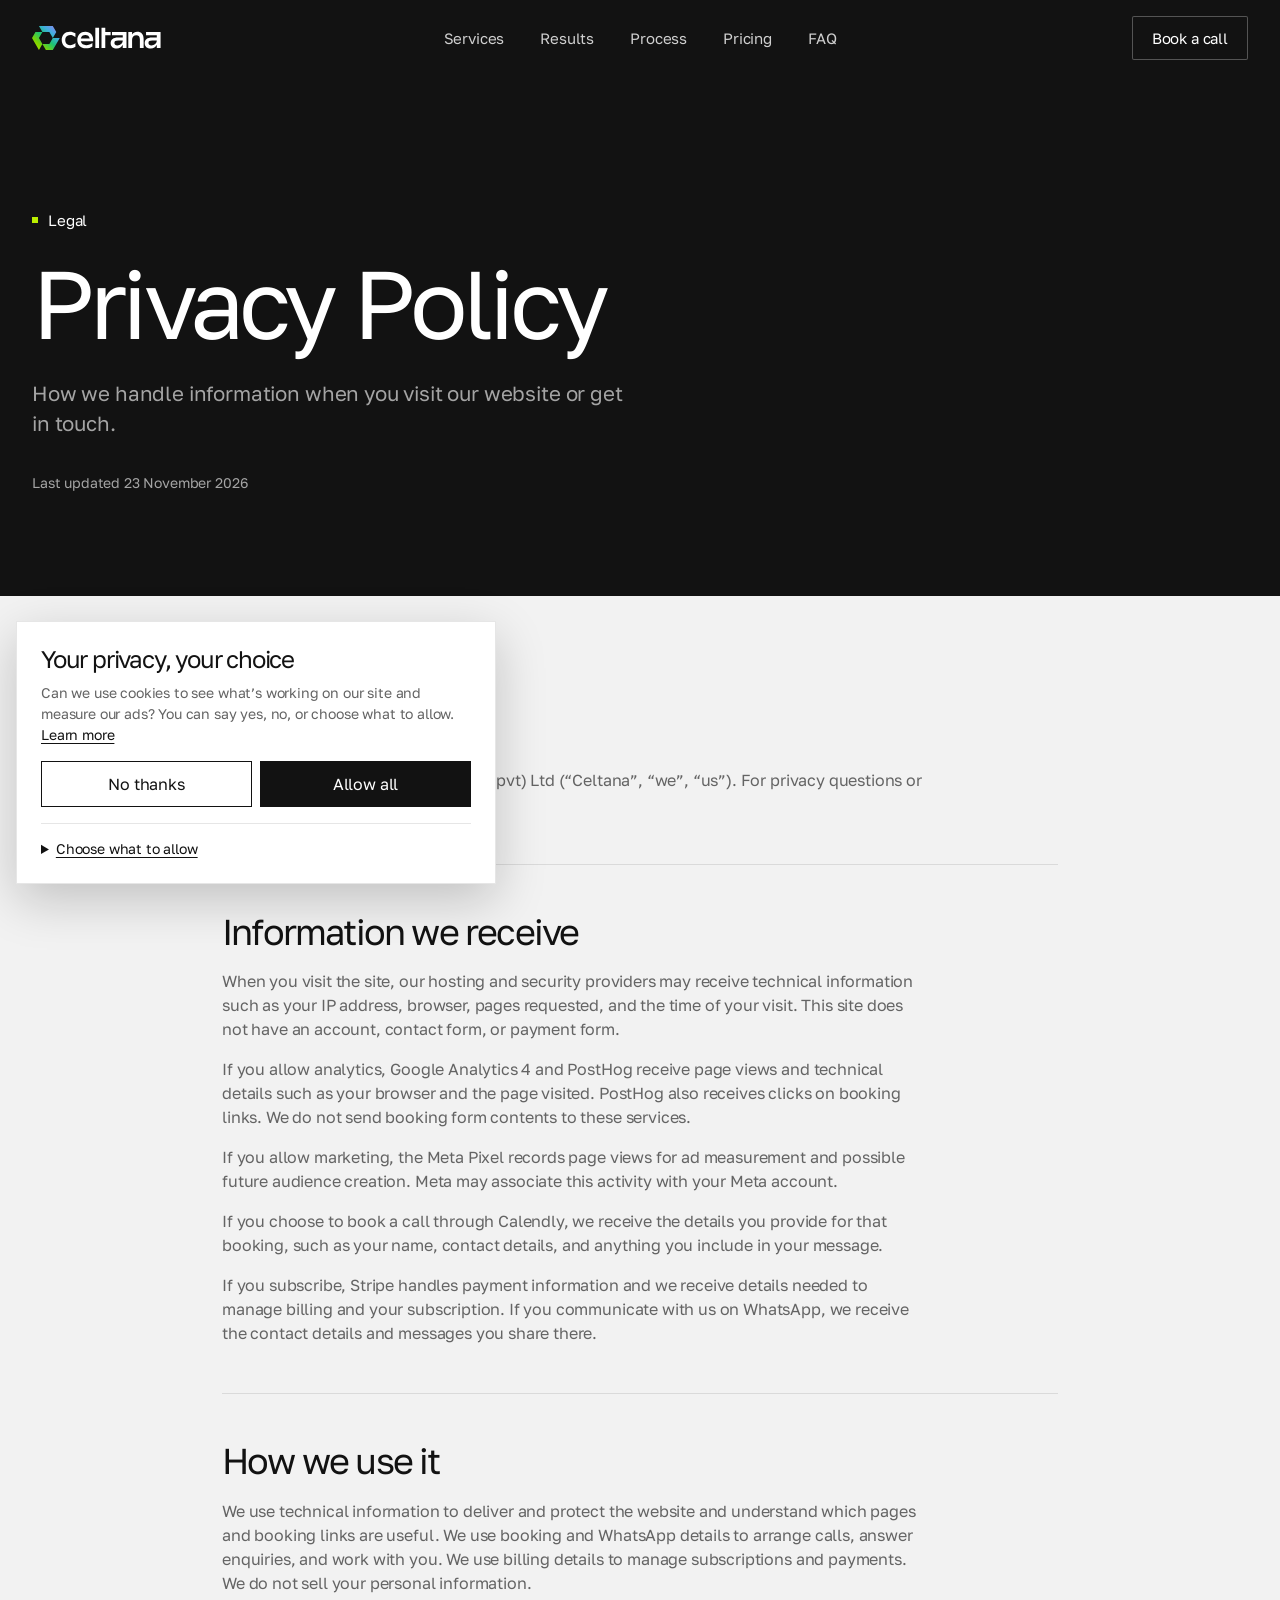
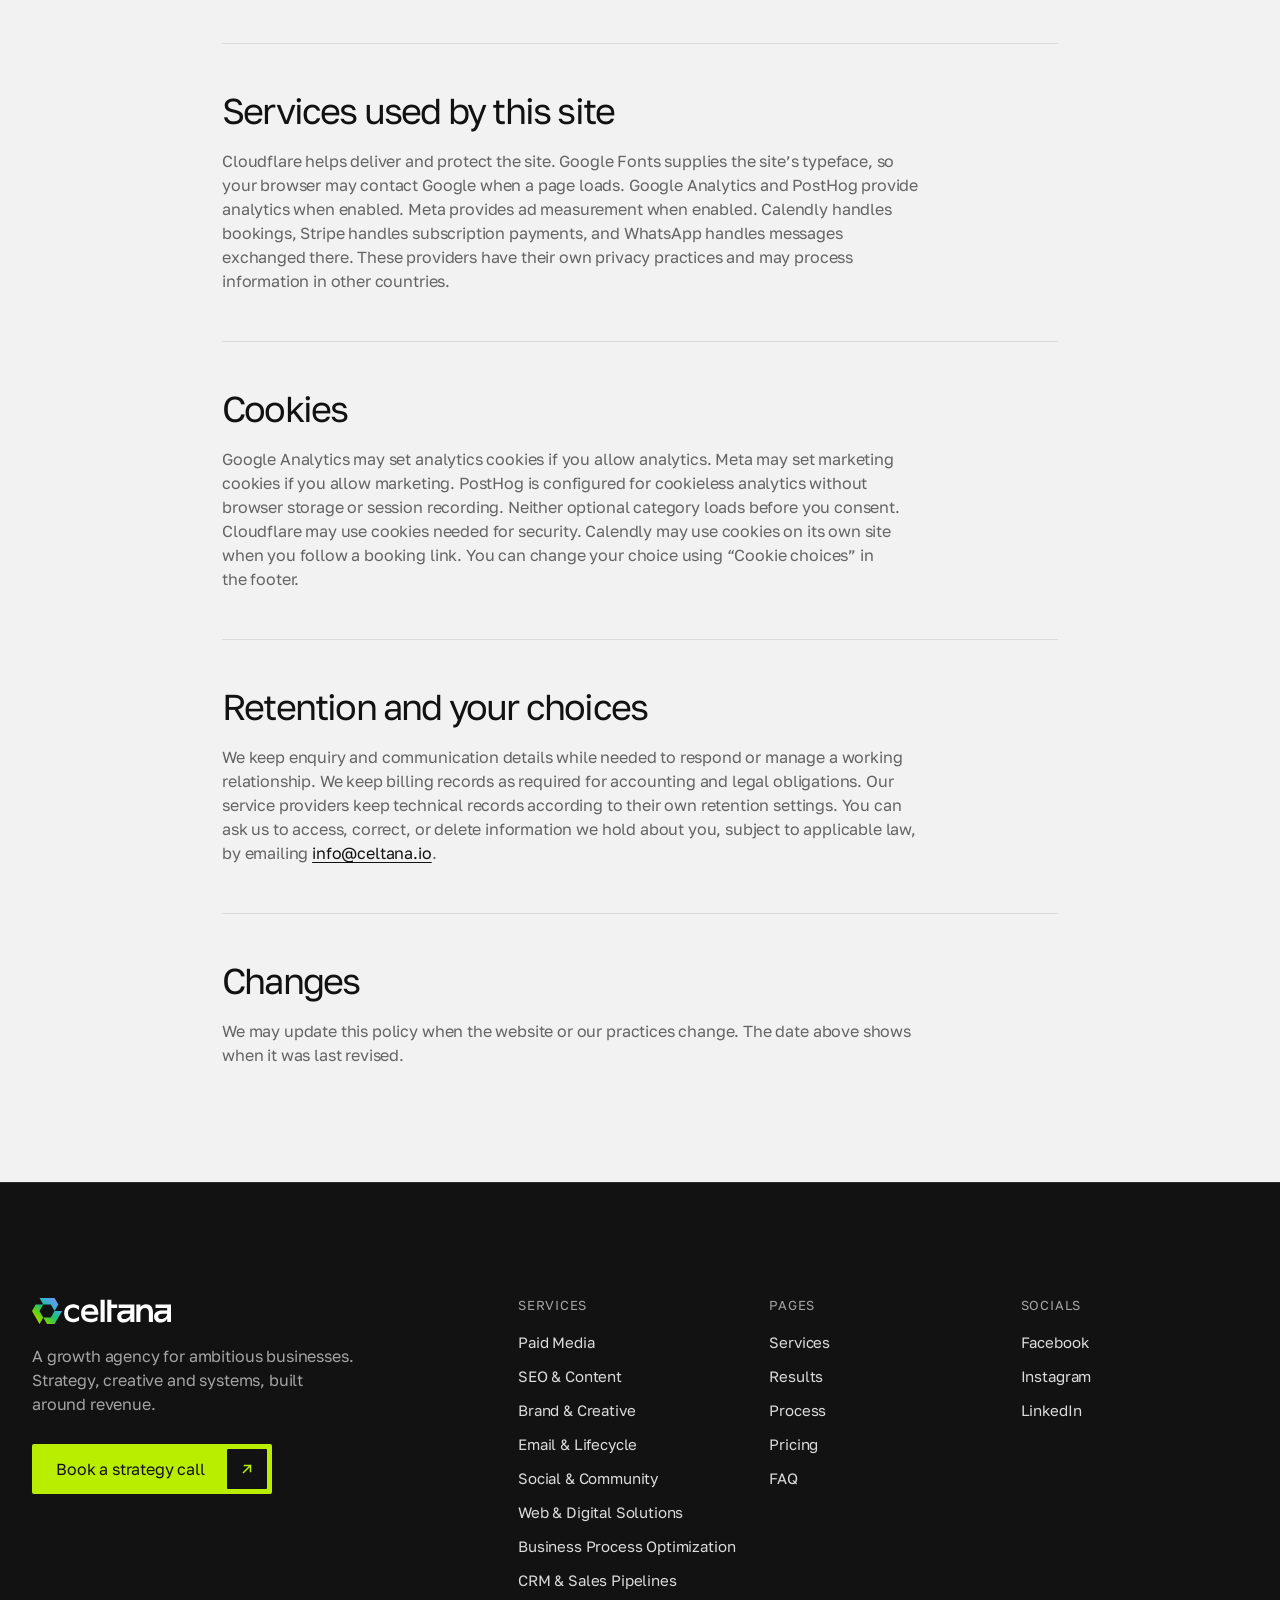
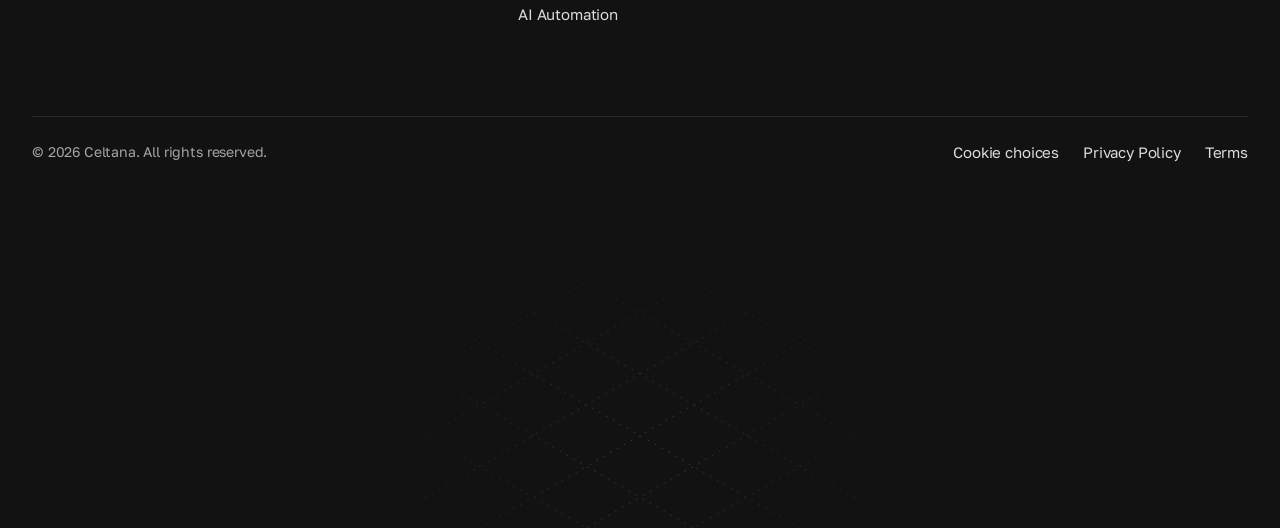
==== privacy/index.html @ 5a54888a "Publish 78c51f37f8bcbc0c3a8fbe68517673e09d79d1ba" ====
<!DOCTYPE html><html lang="en" class="no-js"><head><meta charset="utf-8"><meta name="viewport" content="width=device-width, initial-scale=1"><link rel="icon" type="image/svg+xml" href="/favicon.svg"><meta name="generator" content="Astro v7.4.13"><title>Privacy Policy | Celtana</title><meta name="description" content="Learn how Celtana (pvt) Ltd handles website analytics, booking details, WhatsApp messages, and subscription information."><link rel="canonical" href="https://www.celtana.io/privacy/"><meta property="og:type" content="website"><meta property="og:site_name" content="Celtana"><meta property="og:title" content="Privacy Policy | Celtana"><meta property="og:description" content="Learn how Celtana (pvt) Ltd handles website analytics, booking details, WhatsApp messages, and subscription information."><meta property="og:url" content="https://www.celtana.io/privacy/"><meta name="theme-color" content="#121212"><script>
      const consentKey = "celtana-consent";
      const pixelId = "1700839084925070";
      let started = {};
      function applyConsent(choices) {
        if (choices.analytics && !started.analytics) {
          started.analytics = true;
          document.dispatchEvent(new Event("celtana:analytics-consent"));
          window.dataLayer = window.dataLayer || [];
          window.gtag = function () { dataLayer.push(arguments); };
          gtag("js", new Date());
          gtag("config", "G-VMSF169Z6F");
          const tag = document.createElement("script");
          tag.async = true;
          tag.src = "https://www.googletagmanager.com/gtag/js?id=G-VMSF169Z6F";
          document.head.append(tag);
        }
        if (choices.marketing && !started.marketing) {
          started.marketing = true;
          !function(f,b,e,v,n,t,s){if(f.fbq)return;n=f.fbq=function(){n.callMethod?n.callMethod.apply(n,arguments):n.queue.push(arguments)};if(!f._fbq)f._fbq=n;n.push=n;n.loaded=!0;n.version="2.0";n.queue=[];t=b.createElement(e);t.async=!0;t.src=v;s=b.getElementsByTagName(e)[0];s.parentNode.insertBefore(t,s)}(window,document,"script","https://connect.facebook.net/en_US/fbevents.js");
          fbq("init", pixelId);
          fbq("track", "PageView");
        }
      }
      try { const saved = JSON.parse(localStorage.getItem(consentKey)); if (saved) applyConsent(saved); } catch (_) {}
      document.addEventListener("DOMContentLoaded", () => {
        const panel = document.querySelector("[data-consent]");
        const details = panel.querySelector("details");
        const analytics = panel.querySelector("[name=analytics]");
        const marketing = panel.querySelector("[name=marketing]");
        function show(customize = false) {
          let saved;
          try { saved = JSON.parse(localStorage.getItem(consentKey)); } catch (_) {}
          analytics.checked = !!saved?.analytics;
          marketing.checked = !!saved?.marketing;
          details.open = customize;
          panel.hidden = false;
        }
        if (!localStorage.getItem(consentKey)) show();
        document.querySelector("[data-consent-open]").addEventListener("click", () => show(true));
        panel.addEventListener("click", (event) => {
          const action = event.target.closest("[data-consent-action]")?.dataset.consentAction;
          if (!action) return;
          const choices = action === "all" ? { analytics: true, marketing: true } : action === "save" ? { analytics: analytics.checked, marketing: marketing.checked } : { analytics: false, marketing: false };
          let previous;
          try { previous = JSON.parse(localStorage.getItem(consentKey)); } catch (_) {}
          localStorage.setItem(consentKey, JSON.stringify(choices));
          panel.hidden = true;
          if ((previous?.analytics && !choices.analytics) || (previous?.marketing && !choices.marketing)) {
            document.cookie.split(";").forEach((part) => {
              const name = part.trim().split("=")[0];
              if (/^(_ga|_fbp|_fbc)/.test(name)) document.cookie = name + "=; Max-Age=0; Path=/";
            });
            location.reload();
          } else applyConsent(choices);
        });
      });
    </script><script>(function(){const apiKey = "phc_oPhG6ijaEAtDqSktFjMzgSo6GkRa7Hy32LniMuphGLwL";
const apiHost = "https://us.i.posthog.com";

  function startPostHog() {
  !function(t,e){var o,n,p,r;e.__SV||(window.posthog=e,e._i=[],e.init=function(i,s,a){function g(t,e){var o=e.split(".");2==o.length&&(t=t[o[0]],e=o[1]),t[e]=function(){t.push([e].concat(Array.prototype.slice.call(arguments,0)))}}(p=t.createElement("script")).type="text/javascript",p.crossOrigin="anonymous",p.async=!0,p.src=s.api_host.replace(".i.posthog.com","-assets.i.posthog.com")+"/static/array.js",(r=t.getElementsByTagName("script")[0]).parentNode.insertBefore(p,r);var u=e;for(void 0!==a?u=e[a]=[]:a="posthog",u.people=u.people||[],Object.defineProperty(u,"toString",{configurable:!0,enumerable:!0,writable:!0,value:function(t){var e="posthog";return"posthog"!==a&&(e+="."+a),t||(e+=" (stub)"),e}}),Object.defineProperty(u.people,"toString",{configurable:!0,enumerable:!0,writable:!0,value:function(){return u.toString(1)+".people (stub)"}}),o="capture identify alias people.set people.set_once set_config register register_once unregister opt_out_capturing has_opted_out_capturing opt_in_capturing reset isFeatureEnabled onFeatureFlags getFeatureFlag getFeatureFlagPayload reloadFeatureFlags group updateEarlyAccessFeatureEnrollment getEarlyAccessFeatures getActiveMatchingSurveys getSurveys getNextSurveyStep onSessionId".split(" "),n=0;n<o.length;n++)g(u,o[n]);e._i.push([i,s,a])},e.__SV=1)}(document,window.posthog||[]);

  posthog.init(apiKey, {
    api_host: apiHost,
    defaults: "2026-08-30",
    cookieless_mode: "always",
    person_profiles: "never",
    autocapture: false,
    capture_pageview: true,
    disable_session_recording: true,
  });

  document.addEventListener("click", (event) => {
    const link = event.target instanceof Element && event.target.closest("[data-posthog-event]");
    if (link) posthog.capture(link.getAttribute("data-posthog-event"));
  });
  }
  document.addEventListener("celtana:analytics-consent", startPostHog, { once: true });
  try { if (JSON.parse(localStorage.getItem("celtana-consent"))?.analytics) startPostHog(); } catch (_) {}
})();</script><link rel="preconnect" href="https://fonts.googleapis.com"><link rel="preconnect" href="https://fonts.gstatic.com" crossorigin><link href="https://fonts.googleapis.com/css2?family=Golos+Text:wght@400;500&display=swap" rel="stylesheet"><script>document.documentElement.classList.remove("no-js");</script><link rel="stylesheet" href="/_astro/Footer.DnplI2rX.css"></head><body><header class="header" data-header data-astro-cid-kgevm5mn><div class="container inner" data-astro-cid-kgevm5mn><a href="/" class="brand" data-astro-cid-kgevm5mn><svg viewBox="0 0 958.89 179.00" role="img" aria-label="Celtana home" xmlns="http://www.w3.org/2000/svg"><defs><linearGradient id="cg-lg7kua" x1="0" y1="1" x2="1" y2="0"><stop offset="0" stop-color="#BAEE00"></stop><stop offset=".25" stop-color="#7ED300"></stop><stop offset=".5" stop-color="#1CC274"></stop><stop offset=".7" stop-color="#3FAEDD"></stop><stop offset="1" stop-color="#A47DF7"></stop></linearGradient></defs><path fill="url(#cg-lg7kua)" fill-rule="evenodd" d="M51.73 0.00L77.63 44.75L25.87 44.75L0.00 89.50L51.73 179.00L77.63 134.25L103.50 179.00L155.26 179.00L207.00 89.50L155.26 89.50L181.13 44.75L155.26 0.00L51.73 0.00ZM77.63 44.75L129.37 44.75L155.26 89.50L129.37 134.25L77.63 134.25L51.73 89.50L77.63 44.75Z"></path><path fill="currentColor" fill-rule="evenodd" d="M323.97 54.54L323.97 82.58C309.94 70.56 297.91 66.55 283.87 66.55C259.81 66.55 247.78 82.58 247.78 104.60C247.78 126.63 261.82 142.65 283.87 142.65C299.91 142.65 311.94 136.65 323.97 126.63L323.97 154.67C309.94 162.68 297.91 166.68 281.87 166.68C245.78 166.68 221.72 140.65 221.72 104.60C221.72 68.56 245.78 42.52 281.87 42.52C297.91 42.52 309.94 46.53 323.97 54.54Z M456.31 114.62L364.08 114.62C368.09 134.64 384.13 142.65 404.18 142.65C422.22 142.65 436.26 136.65 450.29 126.63L450.29 152.67C438.26 162.68 420.22 166.68 402.17 166.68C362.07 166.68 338.01 140.65 338.01 104.60C338.01 68.56 362.07 42.52 398.16 42.52C436.26 42.52 460.32 68.56 456.31 114.62ZM364.08 92.59L430.24 92.59C426.23 74.57 416.21 66.55 398.16 66.55C380.12 66.55 368.09 74.57 364.08 92.59Z M472.35 12.48L500.42 12.48L500.42 164.68L472.35 164.68L472.35 12.48Z M518.47 12.48L546.54 12.48L546.54 44.53L586.64 44.53L586.64 68.56L546.54 68.56L546.54 164.68L518.47 164.68L518.47 12.48Z M596.67 44.53L704.94 44.53L704.94 164.68L676.87 164.68L676.87 140.65C668.85 158.67 652.81 168.69 632.76 168.69C604.69 168.69 586.64 152.67 586.64 128.64C586.64 102.60 606.69 86.58 640.78 86.58L676.87 86.58L676.87 68.56L596.67 68.56L596.67 44.53ZM676.87 108.61L642.78 108.61C622.73 108.61 614.71 114.62 614.71 126.63C614.71 138.65 622.73 144.66 636.77 144.66C658.82 144.66 676.87 128.64 676.87 108.61Z M718.37 44.53L746.44 44.53L746.44 62.55C756.47 48.53 768.50 42.52 784.54 42.52C816.62 42.52 832.66 62.55 832.66 96.59L832.66 164.68L804.59 164.68L804.59 100.60C804.59 78.57 796.57 68.56 778.52 68.56C758.47 68.56 746.44 82.58 746.44 102.60L746.44 164.68L718.37 164.68L718.37 44.53Z M850.62 44.53L958.89 44.53L958.89 164.68L930.82 164.68L930.82 140.65C922.80 158.67 906.76 168.69 886.71 168.69C858.64 168.69 840.60 152.67 840.60 128.64C840.60 102.60 860.65 86.58 894.73 86.58L930.82 86.58L930.82 68.56L850.62 68.56L850.62 44.53ZM930.82 108.61L896.74 108.61C876.69 108.61 868.67 114.62 868.67 126.63C868.67 138.65 876.69 144.66 890.72 144.66C912.78 144.66 930.82 128.64 930.82 108.61Z"></path></svg></a><nav aria-label="Primary" data-astro-cid-kgevm5mn><ul data-astro-cid-kgevm5mn><li data-astro-cid-kgevm5mn><a href="/#services" data-astro-cid-kgevm5mn>Services</a></li><li data-astro-cid-kgevm5mn><a href="/#results" data-astro-cid-kgevm5mn>Results</a></li><li data-astro-cid-kgevm5mn><a href="/#process" data-astro-cid-kgevm5mn>Process</a></li><li data-astro-cid-kgevm5mn><a href="/#pricing" data-astro-cid-kgevm5mn>Pricing</a></li><li data-astro-cid-kgevm5mn><a href="/#faq" data-astro-cid-kgevm5mn>FAQ</a></li></ul></nav><div class="end" data-astro-cid-kgevm5mn><a class="btn btn-outline nav-cta" href="https://calendly.com/celtana/strategy-call" data-posthog-event="booking_link_clicked" target="_blank" rel="noopener"><span>Book a call</span></a><button class="menu-btn" type="button" aria-expanded="false" aria-controls="mobile-nav" aria-label="Open menu" data-astro-cid-kgevm5mn><span data-astro-cid-kgevm5mn></span><span data-astro-cid-kgevm5mn></span></button></div></div><div class="mobile-nav" id="mobile-nav" hidden data-astro-cid-kgevm5mn><ul data-astro-cid-kgevm5mn><li data-astro-cid-kgevm5mn><a href="/#services" data-astro-cid-kgevm5mn>Services</a></li><li data-astro-cid-kgevm5mn><a href="/#results" data-astro-cid-kgevm5mn>Results</a></li><li data-astro-cid-kgevm5mn><a href="/#process" data-astro-cid-kgevm5mn>Process</a></li><li data-astro-cid-kgevm5mn><a href="/#pricing" data-astro-cid-kgevm5mn>Pricing</a></li><li data-astro-cid-kgevm5mn><a href="/#faq" data-astro-cid-kgevm5mn>FAQ</a></li></ul></div></header><script type="module">var e=document.querySelector(`[data-header]`),t=document.querySelector(`.menu-btn`),n=document.getElementById(`mobile-nav`);if(e){let t=window.scrollY,r=()=>{let r=window.scrollY;e.classList.toggle(`is-scrolled`,r>24),e.classList.toggle(`is-hidden`,r>400&&r>t&&n?.hidden!==!1),t=r};r(),window.addEventListener(`scroll`,r,{passive:!0})}if(t&&n){let e=e=>{t.setAttribute(`aria-expanded`,String(e)),n.hidden=!e};t.addEventListener(`click`,()=>e(n.hidden)),n.querySelectorAll(`a`).forEach(t=>t.addEventListener(`click`,()=>e(!1)))}</script><main class="legal-page"><header class="legal-hero dark"><div class="container"><span class="label">Legal</span><h1>Privacy Policy</h1><p>How we handle information when you visit our website or get in touch.</p><span class="updated">Last updated <time datetime="2026-11-23">23 November 2026</time></span></div></header><article class="container legal-content"><section><h2>Who we are</h2><p>This website is operated by Celtana (pvt) Ltd (“Celtana”, “we”, “us”). For privacy questions or requests, email <a href="mailto:info@celtana.io">info@celtana.io</a>.</p></section><section><h2>Information we receive</h2><p>When you visit the site, our hosting and security providers may receive technical information such as your IP address, browser, pages requested, and the time of your visit. This site does not have an account, contact form, or payment form.</p><p>If you allow analytics, Google Analytics 4 and PostHog receive page views and technical details such as your browser and the page visited. PostHog also receives clicks on booking links. We do not send booking form contents to these services.</p><p>If you allow marketing, the Meta Pixel records page views for ad measurement and possible future audience creation. Meta may associate this activity with your Meta account.</p><p>If you choose to book a call through Calendly, we receive the details you provide for that booking, such as your name, contact details, and anything you include in your message.</p><p>If you subscribe, Stripe handles payment information and we receive details needed to manage billing and your subscription. If you communicate with us on WhatsApp, we receive the contact details and messages you share there.</p></section><section><h2>How we use it</h2><p>We use technical information to deliver and protect the website and understand which pages and booking links are useful. We use booking and WhatsApp details to arrange calls, answer enquiries, and work with you. We use billing details to manage subscriptions and payments. We do not sell your personal information.</p></section><section><h2>Services used by this site</h2><p>Cloudflare helps deliver and protect the site. Google Fonts supplies the site’s typeface, so your browser may contact Google when a page loads. Google Analytics and PostHog provide analytics when enabled. Meta provides ad measurement when enabled. Calendly handles bookings, Stripe handles subscription payments, and WhatsApp handles messages exchanged there. These providers have their own privacy practices and may process information in other countries.</p></section><section><h2>Cookies</h2><p>Google Analytics may set analytics cookies if you allow analytics. Meta may set marketing cookies if you allow marketing. PostHog is configured for cookieless analytics without browser storage or session recording. Neither optional category loads before you consent. Cloudflare may use cookies needed for security. Calendly may use cookies on its own site when you follow a booking link. You can change your choice using “Cookie choices” in the footer.</p></section><section><h2>Retention and your choices</h2><p>We keep enquiry and communication details while needed to respond or manage a working relationship. We keep billing records as required for accounting and legal obligations. Our service providers keep technical records according to their own retention settings. You can ask us to access, correct, or delete information we hold about you, subject to applicable law, by emailing <a href="mailto:info@celtana.io">info@celtana.io</a>.</p></section><section><h2>Changes</h2><p>We may update this policy when the website or our practices change. The date above shows when it was last revised.</p></section></article></main><footer class="footer dark" data-astro-cid-yvkg62gd><div class="container" data-astro-cid-yvkg62gd><div class="top" data-astro-cid-yvkg62gd><div class="about" data-astro-cid-yvkg62gd><svg class="f-logo" viewBox="0 0 958.89 179.00" role="img" aria-label="Celtana" xmlns="http://www.w3.org/2000/svg"><defs><linearGradient id="cg-05hrk5" x1="0" y1="1" x2="1" y2="0"><stop offset="0" stop-color="#BAEE00"></stop><stop offset=".25" stop-color="#7ED300"></stop><stop offset=".5" stop-color="#1CC274"></stop><stop offset=".7" stop-color="#3FAEDD"></stop><stop offset="1" stop-color="#A47DF7"></stop></linearGradient></defs><path fill="url(#cg-05hrk5)" fill-rule="evenodd" d="M51.73 0.00L77.63 44.75L25.87 44.75L0.00 89.50L51.73 179.00L77.63 134.25L103.50 179.00L155.26 179.00L207.00 89.50L155.26 89.50L181.13 44.75L155.26 0.00L51.73 0.00ZM77.63 44.75L129.37 44.75L155.26 89.50L129.37 134.25L77.63 134.25L51.73 89.50L77.63 44.75Z"></path><path fill="currentColor" fill-rule="evenodd" d="M323.97 54.54L323.97 82.58C309.94 70.56 297.91 66.55 283.87 66.55C259.81 66.55 247.78 82.58 247.78 104.60C247.78 126.63 261.82 142.65 283.87 142.65C299.91 142.65 311.94 136.65 323.97 126.63L323.97 154.67C309.94 162.68 297.91 166.68 281.87 166.68C245.78 166.68 221.72 140.65 221.72 104.60C221.72 68.56 245.78 42.52 281.87 42.52C297.91 42.52 309.94 46.53 323.97 54.54Z M456.31 114.62L364.08 114.62C368.09 134.64 384.13 142.65 404.18 142.65C422.22 142.65 436.26 136.65 450.29 126.63L450.29 152.67C438.26 162.68 420.22 166.68 402.17 166.68C362.07 166.68 338.01 140.65 338.01 104.60C338.01 68.56 362.07 42.52 398.16 42.52C436.26 42.52 460.32 68.56 456.31 114.62ZM364.08 92.59L430.24 92.59C426.23 74.57 416.21 66.55 398.16 66.55C380.12 66.55 368.09 74.57 364.08 92.59Z M472.35 12.48L500.42 12.48L500.42 164.68L472.35 164.68L472.35 12.48Z M518.47 12.48L546.54 12.48L546.54 44.53L586.64 44.53L586.64 68.56L546.54 68.56L546.54 164.68L518.47 164.68L518.47 12.48Z M596.67 44.53L704.94 44.53L704.94 164.68L676.87 164.68L676.87 140.65C668.85 158.67 652.81 168.69 632.76 168.69C604.69 168.69 586.64 152.67 586.64 128.64C586.64 102.60 606.69 86.58 640.78 86.58L676.87 86.58L676.87 68.56L596.67 68.56L596.67 44.53ZM676.87 108.61L642.78 108.61C622.73 108.61 614.71 114.62 614.71 126.63C614.71 138.65 622.73 144.66 636.77 144.66C658.82 144.66 676.87 128.64 676.87 108.61Z M718.37 44.53L746.44 44.53L746.44 62.55C756.47 48.53 768.50 42.52 784.54 42.52C816.62 42.52 832.66 62.55 832.66 96.59L832.66 164.68L804.59 164.68L804.59 100.60C804.59 78.57 796.57 68.56 778.52 68.56C758.47 68.56 746.44 82.58 746.44 102.60L746.44 164.68L718.37 164.68L718.37 44.53Z M850.62 44.53L958.89 44.53L958.89 164.68L930.82 164.68L930.82 140.65C922.80 158.67 906.76 168.69 886.71 168.69C858.64 168.69 840.60 152.67 840.60 128.64C840.60 102.60 860.65 86.58 894.73 86.58L930.82 86.58L930.82 68.56L850.62 68.56L850.62 44.53ZM930.82 108.61L896.74 108.61C876.69 108.61 868.67 114.62 868.67 126.63C868.67 138.65 876.69 144.66 890.72 144.66C912.78 144.66 930.82 128.64 930.82 108.61Z"></path></svg><p data-astro-cid-yvkg62gd>A growth agency for ambitious businesses. Strategy, creative and systems, built around revenue.</p><a class="btn book" href="https://calendly.com/celtana/strategy-call" data-posthog-event="booking_link_clicked" target="_blank" rel="noopener"><span>Book a strategy call</span><span class="arrow" aria-hidden="true"><svg width="14" height="14" viewBox="0 0 14 14" fill="none"><path d="M3.5 10.5l7-7M4.5 3.5h6v6" stroke="currentColor" stroke-width="1.5" stroke-linecap="square"></path></svg><svg width="14" height="14" viewBox="0 0 14 14" fill="none"><path d="M3.5 10.5l7-7M4.5 3.5h6v6" stroke="currentColor" stroke-width="1.5" stroke-linecap="square"></path></svg></span></a></div><nav class="cols" aria-label="Footer" data-astro-cid-yvkg62gd><div data-astro-cid-yvkg62gd><h3 data-astro-cid-yvkg62gd>Services</h3><ul data-astro-cid-yvkg62gd><li data-astro-cid-yvkg62gd><a href="/services/paid-media/" data-astro-cid-yvkg62gd>Paid Media</a></li><li data-astro-cid-yvkg62gd><a href="/services/seo-content/" data-astro-cid-yvkg62gd>SEO &amp; Content</a></li><li data-astro-cid-yvkg62gd><a href="/services/brand-creative/" data-astro-cid-yvkg62gd>Brand &amp; Creative</a></li><li data-astro-cid-yvkg62gd><a href="/services/email-lifecycle/" data-astro-cid-yvkg62gd>Email &amp; Lifecycle</a></li><li data-astro-cid-yvkg62gd><a href="/services/social-community/" data-astro-cid-yvkg62gd>Social &amp; Community</a></li><li data-astro-cid-yvkg62gd><a href="/services/conversion-web/" data-astro-cid-yvkg62gd>Web &amp; Digital Solutions</a></li><li data-astro-cid-yvkg62gd><a href="/services/process-optimization/" data-astro-cid-yvkg62gd>Business Process Optimization</a></li><li data-astro-cid-yvkg62gd><a href="/services/crm-sales-pipelines/" data-astro-cid-yvkg62gd>CRM &amp; Sales Pipelines</a></li><li data-astro-cid-yvkg62gd><a href="/services/ai-automation/" data-astro-cid-yvkg62gd>AI Automation</a></li></ul></div><div data-astro-cid-yvkg62gd><h3 data-astro-cid-yvkg62gd>Pages</h3><ul data-astro-cid-yvkg62gd><li data-astro-cid-yvkg62gd><a href="/#services" data-astro-cid-yvkg62gd>Services</a></li><li data-astro-cid-yvkg62gd><a href="/#results" data-astro-cid-yvkg62gd>Results</a></li><li data-astro-cid-yvkg62gd><a href="/#process" data-astro-cid-yvkg62gd>Process</a></li><li data-astro-cid-yvkg62gd><a href="/#pricing" data-astro-cid-yvkg62gd>Pricing</a></li><li data-astro-cid-yvkg62gd><a href="/#faq" data-astro-cid-yvkg62gd>FAQ</a></li></ul></div><div data-astro-cid-yvkg62gd><h3 data-astro-cid-yvkg62gd>Socials</h3><ul data-astro-cid-yvkg62gd><li data-astro-cid-yvkg62gd><a href="https://web.facebook.com/celtana.io/" data-astro-cid-yvkg62gd>Facebook</a></li><li data-astro-cid-yvkg62gd><a href="https://www.instagram.com/celtana.io/" data-astro-cid-yvkg62gd>Instagram</a></li><li data-astro-cid-yvkg62gd><a href="https://www.linkedin.com/company/celtana-io/" data-astro-cid-yvkg62gd>LinkedIn</a></li></ul></div></nav></div><div class="bottom" data-astro-cid-yvkg62gd><span data-astro-cid-yvkg62gd>© 2026 Celtana. All rights reserved.</span><div class="legal" data-astro-cid-yvkg62gd><button type="button" data-consent-open data-astro-cid-yvkg62gd>Cookie choices</button><a href="/privacy/" data-astro-cid-yvkg62gd>Privacy Policy</a><a href="/terms/" data-astro-cid-yvkg62gd>Terms</a></div></div></div><div class="chart" data-astro-cid-yvkg62gd><div class="blocks-chart" aria-hidden="true" data-astro-cid-i5zgjwo4><canvas data-blocks-chart data-mode="wave" data-astro-cid-i5zgjwo4></canvas></div><script type="module" src="/_astro/BlocksChart.astro_astro_type_script_index_0_lang.DUdlTAFC.js"></script></div></footer><aside class="consent-panel" data-consent hidden aria-label="Cookie choices"><h2>Your privacy, your choice</h2><p>Can we use cookies to see what’s working on our site and measure our ads? You can say yes, no, or choose what to allow. <a href="/privacy/">Learn more</a></p><div class="consent-actions"><button type="button" data-consent-action="reject">No thanks</button><button type="button" data-consent-action="all">Allow all</button></div><details><summary>Choose what to allow</summary><label><input type="checkbox" name="analytics"> Site analytics <small>Google Analytics and PostHog help us understand visits.</small></label><label><input type="checkbox" name="marketing"> Ad measurement <small>Meta Pixel measures ads and may support future audiences.</small></label><button type="button" data-consent-action="save">Save my choices</button></details></aside><script type="module">var e=new IntersectionObserver(t=>{for(let n of t)n.isIntersecting&&(n.target.classList.add(`is-in`),e.unobserve(n.target))},{rootMargin:`0px 0px -10% 0px`,threshold:.08});document.querySelectorAll(`[data-reveal]`).forEach(t=>e.observe(t));</script></body></html>
---- _astro/Footer.DnplI2rX.css ----
:root{--lime:#baee00;--green:#7ed300;--emerald:#1cc274;--blue:#3faedd;--purple:#a47df7;--dark:#121212;--dark-2:#1a1a1a;--dark-3:#222;--light:#f2f2f2;--white:#fff;--ink:#121212;--accent:var(--lime);--accent-ink:#121212;--muted:#646464;--muted-on-dark:#ffffff9e;--line:#1212121a;--line-dark:#ffffff1a;--font:"Golos Text", ui-sans-serif, system-ui, sans-serif;--container:1320px;--gutter:clamp(16px, 3vw, 32px);--section-y:clamp(88px, 11vw, 160px);--ease-out:cubic-bezier(.16, 1, .3, 1)}*,:before,:after{box-sizing:border-box}html{-webkit-text-size-adjust:100%;interpolate-size:allow-keywords;scroll-padding-top:72px}@media (prefers-reduced-motion:no-preference){html{scroll-behavior:smooth}}body{background:var(--light);color:var(--ink);font-family:var(--font);letter-spacing:-.01em;-webkit-font-smoothing:antialiased;-moz-osx-font-smoothing:grayscale;margin:0;font-size:16px;font-weight:400;line-height:1.5;overflow-x:clip}h1,h2,h3,h4{letter-spacing:-.05em;text-wrap:balance;margin:0;font-weight:400;line-height:1.08}p{text-wrap:pretty;margin:0}a{color:inherit;text-decoration:none}img,svg{display:block}button{font:inherit;color:inherit;letter-spacing:inherit}:focus-visible{outline:2px solid var(--accent);outline-offset:3px}.container{width:100%;max-width:var(--container);padding-inline:var(--gutter);margin-inline:auto}.section{padding-block:var(--section-y)}.dark{background:var(--dark);color:var(--white)}.h2{font-size:clamp(36px,4.2vw,58px)}.lead{color:var(--muted);max-width:46ch;font-size:clamp(16px,1.25vw,18px)}.dark .lead{color:var(--muted-on-dark)}.label{color:var(--ink);align-items:center;gap:10px;margin-bottom:20px;font-size:15px;display:inline-flex}.label:before{content:"";background:var(--emerald);width:6px;height:6px}.dark .label{color:var(--white)}.dark .label:before{background:var(--accent)}.btn{cursor:pointer;white-space:nowrap;background:var(--accent);height:50px;color:var(--accent-ink);border:0;border-radius:2px;align-items:center;gap:22px;padding:5px 5px 5px 24px;font-size:16px;transition:background-color .3s,color .3s;display:inline-flex}.btn .arrow{background:var(--dark);width:40px;height:40px;color:var(--accent);border-radius:1px;place-items:center;display:grid;overflow:hidden}.btn .arrow svg{grid-area:1/1;transition:transform .4s cubic-bezier(.65,0,.35,1)}.btn .arrow svg+svg{transform:translate(-40px,40px)}.btn-dark{background:var(--dark);color:var(--white)}.btn-dark .arrow{background:var(--accent);color:var(--dark)}.btn-outline{height:44px;color:inherit;background:0 0;gap:0;padding:0 20px;box-shadow:inset 0 0 0 1px #ffffff47}@media (hover:hover){.btn:hover .arrow svg{transform:translate(40px,-40px)}.btn:hover .arrow svg+svg{transform:none}.btn-outline:hover{background:#ffffff14}}[data-reveal]{opacity:0;transition:opacity 1.1s var(--ease-out), transform 1.1s var(--ease-out);transition-delay:var(--d,0s);transform:translateY(28px)}[data-reveal].is-in,.no-js [data-reveal]{opacity:1;transform:none}@media (prefers-reduced-motion:reduce){[data-reveal]{opacity:1;transition:none;transform:none}}.sr-only{clip:rect(0 0 0 0);white-space:nowrap;border:0;width:1px;height:1px;margin:-1px;padding:0;position:absolute;overflow:hidden}.legal-hero{padding-block:clamp(148px,16vw,220px) clamp(72px,8vw,112px)}.legal-hero h1{font-size:clamp(48px,8vw,96px)}.legal-hero p{max-width:48ch;color:var(--muted-on-dark);margin-top:24px;font-size:clamp(18px,1.6vw,22px)}.legal-hero .updated{color:var(--muted-on-dark);margin-top:32px;font-size:14px;display:block}.legal-content{max-width:900px;padding-block:clamp(72px,9vw,120px)}.legal-content section+section{border-top:1px solid var(--line);margin-top:48px;padding-top:48px}.legal-content h2{margin-bottom:18px;font-size:clamp(26px,3vw,36px)}.legal-content p{max-width:70ch;color:var(--muted)}.legal-content p+p{margin-top:16px}.legal-content a{color:var(--ink);text-underline-offset:3px;text-decoration:underline}.consent-panel{z-index:100;background:var(--white);width:min(480px,100% - 32px);max-height:calc(100dvh - 32px);color:var(--ink);border:1px solid var(--line);margin:0;padding:24px;position:fixed;inset:auto 16px 16px;overflow:auto;box-shadow:0 16px 48px #0003}.consent-panel[hidden]{display:none}.consent-panel h2{margin-bottom:10px;font-size:24px}.consent-panel p{color:var(--muted);font-size:14px}.consent-panel a{color:var(--ink);text-underline-offset:3px;text-decoration:underline}.consent-panel details{border-top:1px solid var(--line);margin-top:16px;padding-top:14px;font-size:14px}.consent-panel summary{cursor:pointer;text-underline-offset:3px;text-decoration:underline}.consent-panel label{cursor:pointer;margin:16px 0;display:block}.consent-panel input{accent-color:var(--emerald);margin-right:8px}.consent-panel small{color:var(--muted);margin-left:26px;display:block}.consent-actions{flex-wrap:wrap;gap:8px;margin-top:16px;display:flex}.consent-panel button{border:1px solid var(--ink);color:var(--ink);cursor:pointer;background:0 0;padding:10px 16px}.consent-actions button{flex:1}.consent-actions [data-consent-action=all]{background:var(--dark);color:var(--white)}.header[data-astro-cid-kgevm5mn]{z-index:50;color:var(--white);transition:background-color .4s, transform .6s var(--ease-out), box-shadow .4s;position:fixed;inset:0 0 auto}.header[data-astro-cid-kgevm5mn].is-scrolled{-webkit-backdrop-filter:blur(14px);box-shadow:0 1px 0 var(--line-dark);background:#121212d1}.header[data-astro-cid-kgevm5mn].is-hidden{transform:translateY(-100%)}.inner[data-astro-cid-kgevm5mn]{grid-template-columns:1fr auto 1fr;align-items:center;gap:24px;height:76px;display:grid}.brand[data-astro-cid-kgevm5mn]{justify-self:start}.brand[data-astro-cid-kgevm5mn] svg{width:auto;height:24px;color:var(--white)}ul[data-astro-cid-kgevm5mn]{gap:36px;margin:0;padding:0;list-style:none;display:flex}nav[data-astro-cid-kgevm5mn] a[data-astro-cid-kgevm5mn]{color:#fffc;font-size:15px;transition:color .25s}@media (hover:hover){nav[data-astro-cid-kgevm5mn] a[data-astro-cid-kgevm5mn]:hover{color:var(--white)}}.end[data-astro-cid-kgevm5mn]{justify-self:end;align-items:center;gap:8px;display:flex}.end[data-astro-cid-kgevm5mn] .nav-cta{font-size:15px}.menu-btn[data-astro-cid-kgevm5mn]{cursor:pointer;background:#ffffff14;border:0;border-radius:2px;place-content:center;gap:5px;width:44px;height:44px;display:none}.menu-btn[data-astro-cid-kgevm5mn] span[data-astro-cid-kgevm5mn]{width:16px;height:1.5px;transition:transform .3s var(--ease-out);background:currentColor;display:block}.menu-btn[data-astro-cid-kgevm5mn][aria-expanded=true] span[data-astro-cid-kgevm5mn]:first-child{transform:translateY(3.25px)rotate(45deg)}.menu-btn[data-astro-cid-kgevm5mn][aria-expanded=true] span[data-astro-cid-kgevm5mn]:last-child{transform:translateY(-3.25px)rotate(-45deg)}.mobile-nav[data-astro-cid-kgevm5mn]{padding:8px var(--gutter) 16px;background:#121212f5}.mobile-nav[data-astro-cid-kgevm5mn] ul[data-astro-cid-kgevm5mn]{flex-direction:column;gap:0}.mobile-nav[data-astro-cid-kgevm5mn] a[data-astro-cid-kgevm5mn]{border-bottom:1px solid var(--line-dark);padding:14px 0;font-size:18px;display:block}@media (width<=860px){.inner[data-astro-cid-kgevm5mn]{grid-template-columns:1fr auto}nav[data-astro-cid-kgevm5mn]{display:none}.menu-btn[data-astro-cid-kgevm5mn]{display:grid}}@media (width<=420px){.end[data-astro-cid-kgevm5mn] .nav-cta{display:none}}.blocks-chart[data-astro-cid-i5zgjwo4]{pointer-events:none;position:absolute;inset:0}.blocks-chart[data-astro-cid-i5zgjwo4] canvas[data-astro-cid-i5zgjwo4]{width:100%;height:100%;display:block}.footer[data-astro-cid-yvkg62gd]{isolation:isolate;border-top:1px solid var(--line-dark);padding-top:clamp(72px,9vw,128px);position:relative;overflow:hidden}.top[data-astro-cid-yvkg62gd]{grid-template-columns:1.2fr 2fr;gap:48px;padding-bottom:clamp(56px,7vw,96px);display:grid}.about[data-astro-cid-yvkg62gd]{align-content:start;justify-items:start;gap:20px;display:grid}.about[data-astro-cid-yvkg62gd] .f-logo{width:auto;height:26px;color:var(--white)}.about[data-astro-cid-yvkg62gd] p[data-astro-cid-yvkg62gd]{color:var(--muted-on-dark);max-width:34ch;font-size:16px}.about[data-astro-cid-yvkg62gd] .book{margin-top:8px}.cols[data-astro-cid-yvkg62gd]{grid-template-columns:repeat(3,1fr);gap:24px;display:grid}h3[data-astro-cid-yvkg62gd]{letter-spacing:.06em;text-transform:uppercase;color:var(--muted-on-dark);margin-bottom:18px;font-size:13px}ul[data-astro-cid-yvkg62gd]{gap:10px;margin:0;padding:0;list-style:none;display:grid}.cols[data-astro-cid-yvkg62gd] a[data-astro-cid-yvkg62gd],.legal[data-astro-cid-yvkg62gd] a[data-astro-cid-yvkg62gd],.legal[data-astro-cid-yvkg62gd] button[data-astro-cid-yvkg62gd]{color:#ffffffd9;font-size:15px;transition:color .25s}.legal[data-astro-cid-yvkg62gd] button[data-astro-cid-yvkg62gd]{cursor:pointer;background:0 0;border:0;padding:0}@media (hover:hover){.cols[data-astro-cid-yvkg62gd] a[data-astro-cid-yvkg62gd]:hover,.legal[data-astro-cid-yvkg62gd] a[data-astro-cid-yvkg62gd]:hover{color:var(--accent)}}.bottom[data-astro-cid-yvkg62gd]{border-top:1px solid var(--line-dark);color:var(--muted-on-dark);flex-wrap:wrap;justify-content:space-between;gap:12px;padding:24px 0 32px;font-size:14px;display:flex}.legal[data-astro-cid-yvkg62gd]{gap:24px;display:flex}.chart[data-astro-cid-yvkg62gd]{height:clamp(240px,26vw,400px);position:relative}@media (width<=900px){.top[data-astro-cid-yvkg62gd]{grid-template-columns:1fr}}@media (width<=560px){.cols[data-astro-cid-yvkg62gd]{grid-template-columns:repeat(2,1fr);row-gap:32px}}
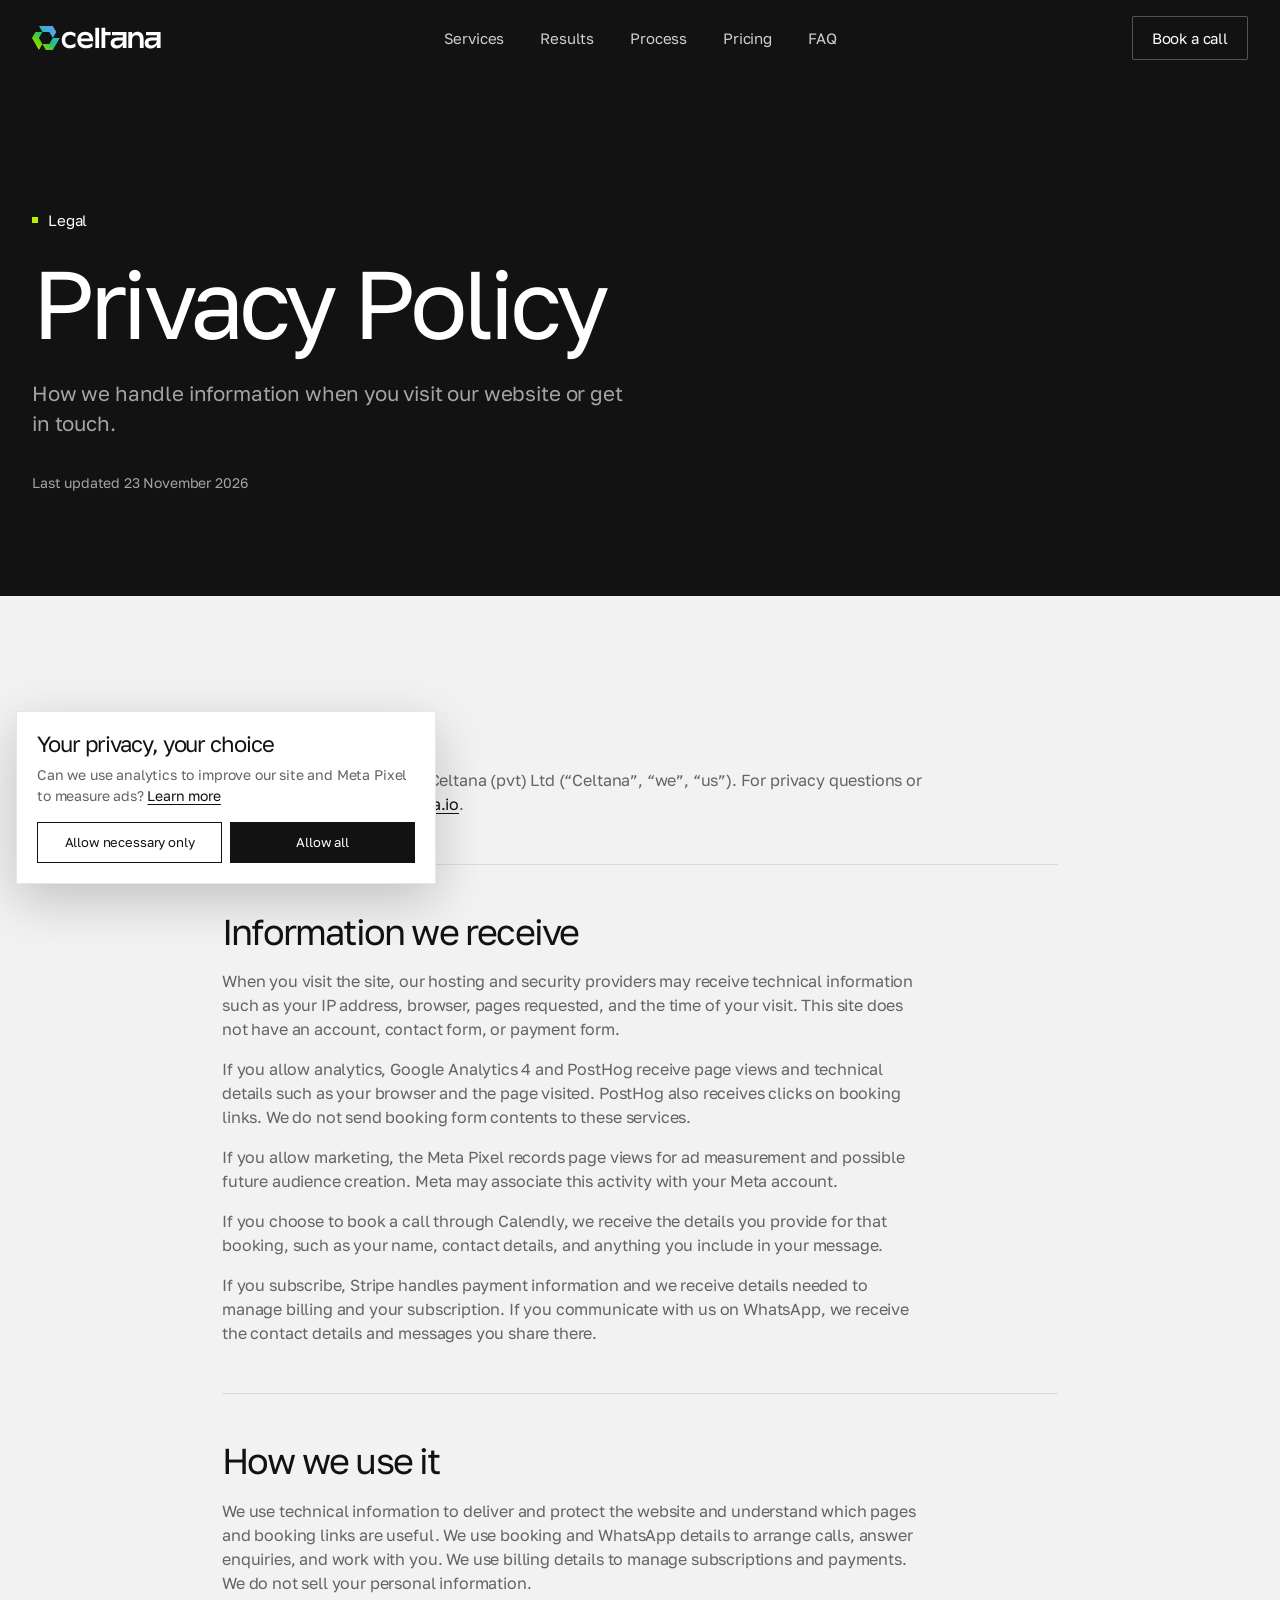
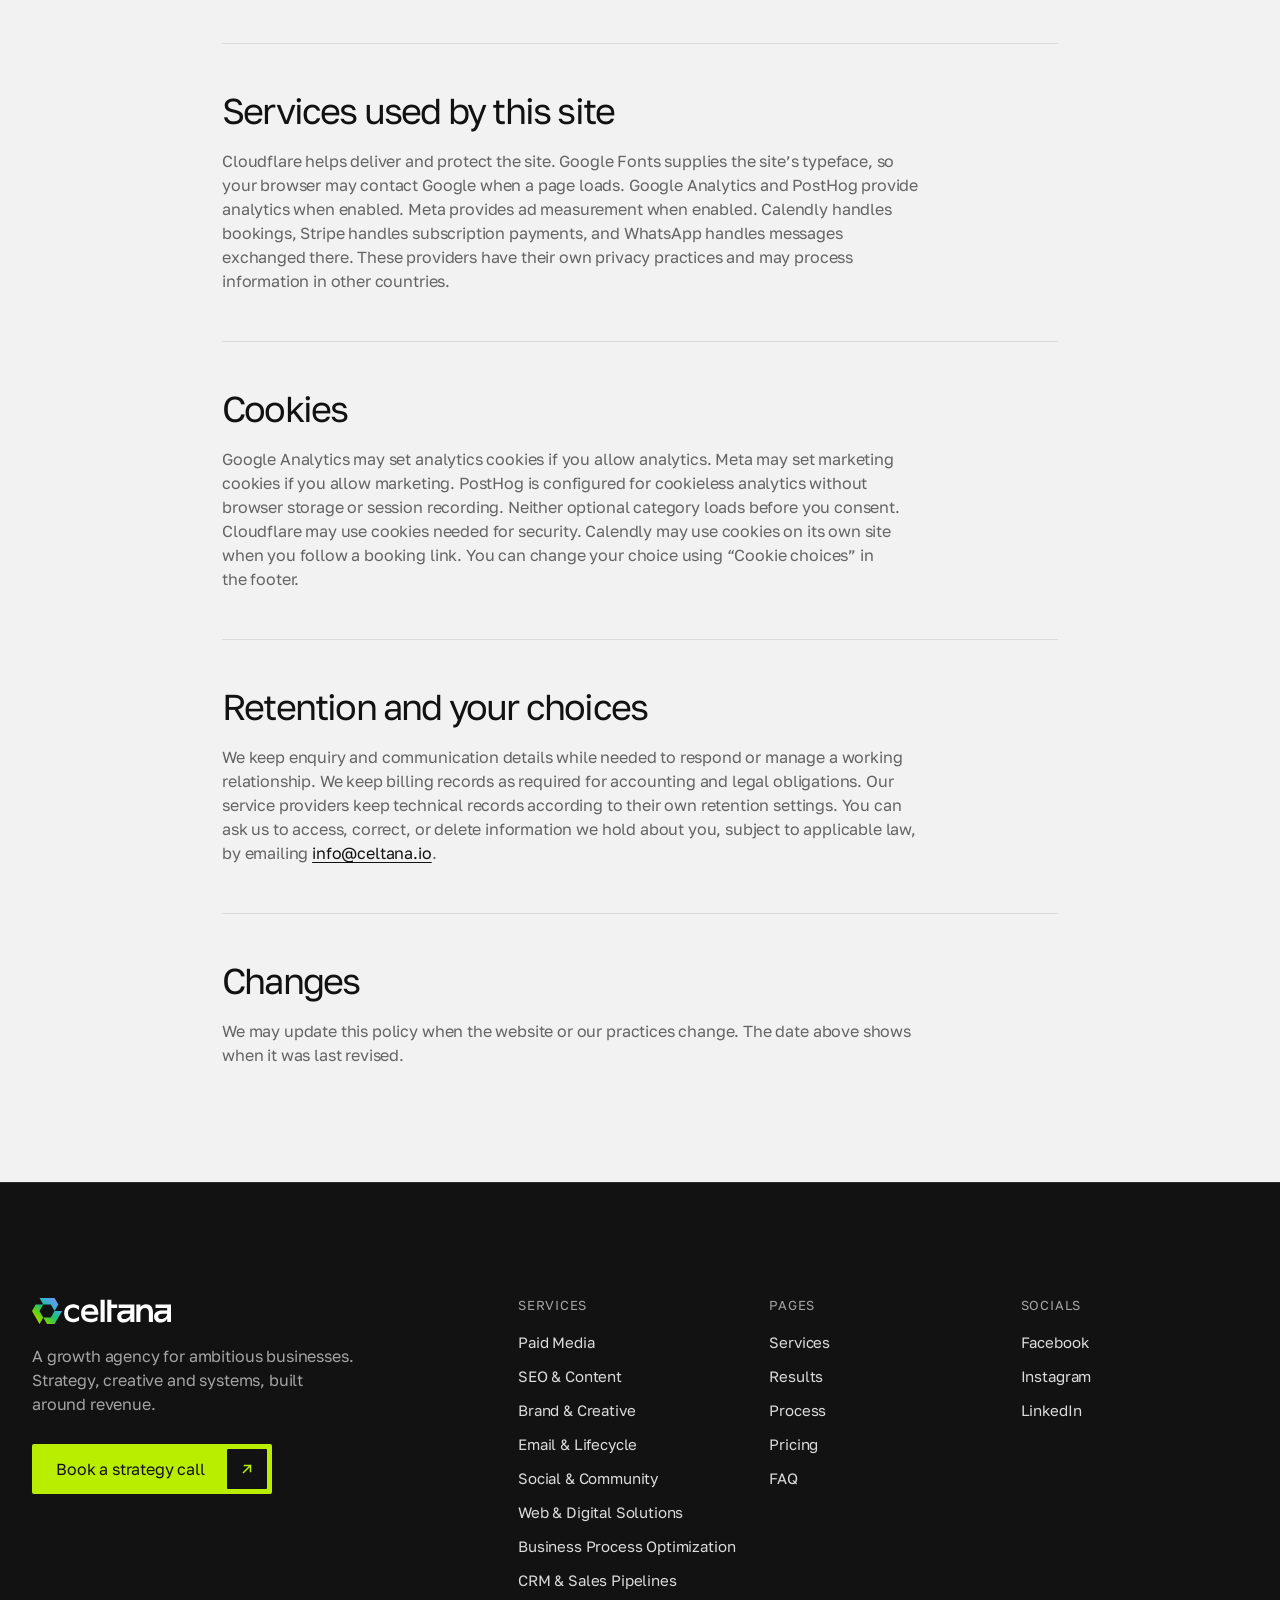
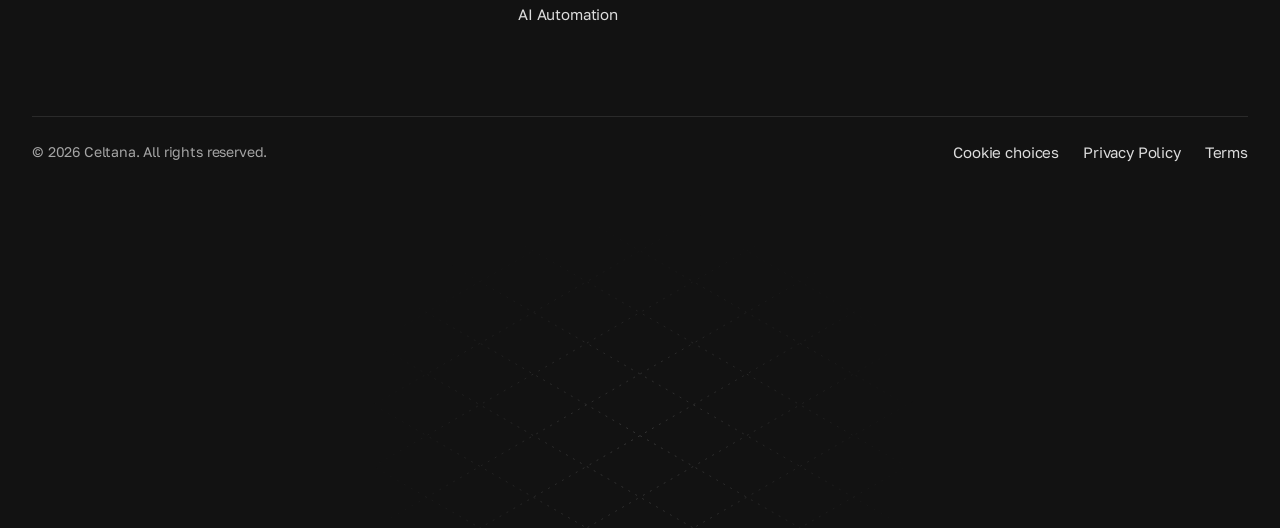
==== commit 4448cda4: "Publish 3817f319c59bcb3b84ba6573aac1e659de69db9f" ====
--- a/privacy/index.html
+++ b/privacy/index.html
@@ -25,23 +25,12 @@
       try { const saved = JSON.parse(localStorage.getItem(consentKey)); if (saved) applyConsent(saved); } catch (_) {}
       document.addEventListener("DOMContentLoaded", () => {
         const panel = document.querySelector("[data-consent]");
-        const details = panel.querySelector("details");
-        const analytics = panel.querySelector("[name=analytics]");
-        const marketing = panel.querySelector("[name=marketing]");
-        function show(customize = false) {
-          let saved;
-          try { saved = JSON.parse(localStorage.getItem(consentKey)); } catch (_) {}
-          analytics.checked = !!saved?.analytics;
-          marketing.checked = !!saved?.marketing;
-          details.open = customize;
-          panel.hidden = false;
-        }
-        if (!localStorage.getItem(consentKey)) show();
-        document.querySelector("[data-consent-open]").addEventListener("click", () => show(true));
+        if (!localStorage.getItem(consentKey)) panel.hidden = false;
+        document.querySelector("[data-consent-open]").addEventListener("click", () => { panel.hidden = false; });
         panel.addEventListener("click", (event) => {
           const action = event.target.closest("[data-consent-action]")?.dataset.consentAction;
           if (!action) return;
-          const choices = action === "all" ? { analytics: true, marketing: true } : action === "save" ? { analytics: analytics.checked, marketing: marketing.checked } : { analytics: false, marketing: false };
+          const choices = action === "all" ? { analytics: true, marketing: true } : { analytics: false, marketing: false };
           let previous;
           try { previous = JSON.parse(localStorage.getItem(consentKey)); } catch (_) {}
           localStorage.setItem(consentKey, JSON.stringify(choices));
@@ -78,4 +67,4 @@
   }
   document.addEventListener("celtana:analytics-consent", startPostHog, { once: true });
   try { if (JSON.parse(localStorage.getItem("celtana-consent"))?.analytics) startPostHog(); } catch (_) {}
-})();</script><link rel="preconnect" href="https://fonts.googleapis.com"><link rel="preconnect" href="https://fonts.gstatic.com" crossorigin><link href="https://fonts.googleapis.com/css2?family=Golos+Text:wght@400;500&display=swap" rel="stylesheet"><script>document.documentElement.classList.remove("no-js");</script><link rel="stylesheet" href="/_astro/Footer.DnplI2rX.css"></head><body><header class="header" data-header data-astro-cid-kgevm5mn><div class="container inner" data-astro-cid-kgevm5mn><a href="/" class="brand" data-astro-cid-kgevm5mn><svg viewBox="0 0 958.89 179.00" role="img" aria-label="Celtana home" xmlns="http://www.w3.org/2000/svg"><defs><linearGradient id="cg-lg7kua" x1="0" y1="1" x2="1" y2="0"><stop offset="0" stop-color="#BAEE00"></stop><stop offset=".25" stop-color="#7ED300"></stop><stop offset=".5" stop-color="#1CC274"></stop><stop offset=".7" stop-color="#3FAEDD"></stop><stop offset="1" stop-color="#A47DF7"></stop></linearGradient></defs><path fill="url(#cg-lg7kua)" fill-rule="evenodd" d="M51.73 0.00L77.63 44.75L25.87 44.75L0.00 89.50L51.73 179.00L77.63 134.25L103.50 179.00L155.26 179.00L207.00 89.50L155.26 89.50L181.13 44.75L155.26 0.00L51.73 0.00ZM77.63 44.75L129.37 44.75L155.26 89.50L129.37 134.25L77.63 134.25L51.73 89.50L77.63 44.75Z"></path><path fill="currentColor" fill-rule="evenodd" d="M323.97 54.54L323.97 82.58C309.94 70.56 297.91 66.55 283.87 66.55C259.81 66.55 247.78 82.58 247.78 104.60C247.78 126.63 261.82 142.65 283.87 142.65C299.91 142.65 311.94 136.65 323.97 126.63L323.97 154.67C309.94 162.68 297.91 166.68 281.87 166.68C245.78 166.68 221.72 140.65 221.72 104.60C221.72 68.56 245.78 42.52 281.87 42.52C297.91 42.52 309.94 46.53 323.97 54.54Z M456.31 114.62L364.08 114.62C368.09 134.64 384.13 142.65 404.18 142.65C422.22 142.65 436.26 136.65 450.29 126.63L450.29 152.67C438.26 162.68 420.22 166.68 402.17 166.68C362.07 166.68 338.01 140.65 338.01 104.60C338.01 68.56 362.07 42.52 398.16 42.52C436.26 42.52 460.32 68.56 456.31 114.62ZM364.08 92.59L430.24 92.59C426.23 74.57 416.21 66.55 398.16 66.55C380.12 66.55 368.09 74.57 364.08 92.59Z M472.35 12.48L500.42 12.48L500.42 164.68L472.35 164.68L472.35 12.48Z M518.47 12.48L546.54 12.48L546.54 44.53L586.64 44.53L586.64 68.56L546.54 68.56L546.54 164.68L518.47 164.68L518.47 12.48Z M596.67 44.53L704.94 44.53L704.94 164.68L676.87 164.68L676.87 140.65C668.85 158.67 652.81 168.69 632.76 168.69C604.69 168.69 586.64 152.67 586.64 128.64C586.64 102.60 606.69 86.58 640.78 86.58L676.87 86.58L676.87 68.56L596.67 68.56L596.67 44.53ZM676.87 108.61L642.78 108.61C622.73 108.61 614.71 114.62 614.71 126.63C614.71 138.65 622.73 144.66 636.77 144.66C658.82 144.66 676.87 128.64 676.87 108.61Z M718.37 44.53L746.44 44.53L746.44 62.55C756.47 48.53 768.50 42.52 784.54 42.52C816.62 42.52 832.66 62.55 832.66 96.59L832.66 164.68L804.59 164.68L804.59 100.60C804.59 78.57 796.57 68.56 778.52 68.56C758.47 68.56 746.44 82.58 746.44 102.60L746.44 164.68L718.37 164.68L718.37 44.53Z M850.62 44.53L958.89 44.53L958.89 164.68L930.82 164.68L930.82 140.65C922.80 158.67 906.76 168.69 886.71 168.69C858.64 168.69 840.60 152.67 840.60 128.64C840.60 102.60 860.65 86.58 894.73 86.58L930.82 86.58L930.82 68.56L850.62 68.56L850.62 44.53ZM930.82 108.61L896.74 108.61C876.69 108.61 868.67 114.62 868.67 126.63C868.67 138.65 876.69 144.66 890.72 144.66C912.78 144.66 930.82 128.64 930.82 108.61Z"></path></svg></a><nav aria-label="Primary" data-astro-cid-kgevm5mn><ul data-astro-cid-kgevm5mn><li data-astro-cid-kgevm5mn><a href="/#services" data-astro-cid-kgevm5mn>Services</a></li><li data-astro-cid-kgevm5mn><a href="/#results" data-astro-cid-kgevm5mn>Results</a></li><li data-astro-cid-kgevm5mn><a href="/#process" data-astro-cid-kgevm5mn>Process</a></li><li data-astro-cid-kgevm5mn><a href="/#pricing" data-astro-cid-kgevm5mn>Pricing</a></li><li data-astro-cid-kgevm5mn><a href="/#faq" data-astro-cid-kgevm5mn>FAQ</a></li></ul></nav><div class="end" data-astro-cid-kgevm5mn><a class="btn btn-outline nav-cta" href="https://calendly.com/celtana/strategy-call" data-posthog-event="booking_link_clicked" target="_blank" rel="noopener"><span>Book a call</span></a><button class="menu-btn" type="button" aria-expanded="false" aria-controls="mobile-nav" aria-label="Open menu" data-astro-cid-kgevm5mn><span data-astro-cid-kgevm5mn></span><span data-astro-cid-kgevm5mn></span></button></div></div><div class="mobile-nav" id="mobile-nav" hidden data-astro-cid-kgevm5mn><ul data-astro-cid-kgevm5mn><li data-astro-cid-kgevm5mn><a href="/#services" data-astro-cid-kgevm5mn>Services</a></li><li data-astro-cid-kgevm5mn><a href="/#results" data-astro-cid-kgevm5mn>Results</a></li><li data-astro-cid-kgevm5mn><a href="/#process" data-astro-cid-kgevm5mn>Process</a></li><li data-astro-cid-kgevm5mn><a href="/#pricing" data-astro-cid-kgevm5mn>Pricing</a></li><li data-astro-cid-kgevm5mn><a href="/#faq" data-astro-cid-kgevm5mn>FAQ</a></li></ul></div></header><script type="module">var e=document.querySelector(`[data-header]`),t=document.querySelector(`.menu-btn`),n=document.getElementById(`mobile-nav`);if(e){let t=window.scrollY,r=()=>{let r=window.scrollY;e.classList.toggle(`is-scrolled`,r>24),e.classList.toggle(`is-hidden`,r>400&&r>t&&n?.hidden!==!1),t=r};r(),window.addEventListener(`scroll`,r,{passive:!0})}if(t&&n){let e=e=>{t.setAttribute(`aria-expanded`,String(e)),n.hidden=!e};t.addEventListener(`click`,()=>e(n.hidden)),n.querySelectorAll(`a`).forEach(t=>t.addEventListener(`click`,()=>e(!1)))}</script><main class="legal-page"><header class="legal-hero dark"><div class="container"><span class="label">Legal</span><h1>Privacy Policy</h1><p>How we handle information when you visit our website or get in touch.</p><span class="updated">Last updated <time datetime="2026-11-23">23 November 2026</time></span></div></header><article class="container legal-content"><section><h2>Who we are</h2><p>This website is operated by Celtana (pvt) Ltd (“Celtana”, “we”, “us”). For privacy questions or requests, email <a href="mailto:info@celtana.io">info@celtana.io</a>.</p></section><section><h2>Information we receive</h2><p>When you visit the site, our hosting and security providers may receive technical information such as your IP address, browser, pages requested, and the time of your visit. This site does not have an account, contact form, or payment form.</p><p>If you allow analytics, Google Analytics 4 and PostHog receive page views and technical details such as your browser and the page visited. PostHog also receives clicks on booking links. We do not send booking form contents to these services.</p><p>If you allow marketing, the Meta Pixel records page views for ad measurement and possible future audience creation. Meta may associate this activity with your Meta account.</p><p>If you choose to book a call through Calendly, we receive the details you provide for that booking, such as your name, contact details, and anything you include in your message.</p><p>If you subscribe, Stripe handles payment information and we receive details needed to manage billing and your subscription. If you communicate with us on WhatsApp, we receive the contact details and messages you share there.</p></section><section><h2>How we use it</h2><p>We use technical information to deliver and protect the website and understand which pages and booking links are useful. We use booking and WhatsApp details to arrange calls, answer enquiries, and work with you. We use billing details to manage subscriptions and payments. We do not sell your personal information.</p></section><section><h2>Services used by this site</h2><p>Cloudflare helps deliver and protect the site. Google Fonts supplies the site’s typeface, so your browser may contact Google when a page loads. Google Analytics and PostHog provide analytics when enabled. Meta provides ad measurement when enabled. Calendly handles bookings, Stripe handles subscription payments, and WhatsApp handles messages exchanged there. These providers have their own privacy practices and may process information in other countries.</p></section><section><h2>Cookies</h2><p>Google Analytics may set analytics cookies if you allow analytics. Meta may set marketing cookies if you allow marketing. PostHog is configured for cookieless analytics without browser storage or session recording. Neither optional category loads before you consent. Cloudflare may use cookies needed for security. Calendly may use cookies on its own site when you follow a booking link. You can change your choice using “Cookie choices” in the footer.</p></section><section><h2>Retention and your choices</h2><p>We keep enquiry and communication details while needed to respond or manage a working relationship. We keep billing records as required for accounting and legal obligations. Our service providers keep technical records according to their own retention settings. You can ask us to access, correct, or delete information we hold about you, subject to applicable law, by emailing <a href="mailto:info@celtana.io">info@celtana.io</a>.</p></section><section><h2>Changes</h2><p>We may update this policy when the website or our practices change. The date above shows when it was last revised.</p></section></article></main><footer class="footer dark" data-astro-cid-yvkg62gd><div class="container" data-astro-cid-yvkg62gd><div class="top" data-astro-cid-yvkg62gd><div class="about" data-astro-cid-yvkg62gd><svg class="f-logo" viewBox="0 0 958.89 179.00" role="img" aria-label="Celtana" xmlns="http://www.w3.org/2000/svg"><defs><linearGradient id="cg-05hrk5" x1="0" y1="1" x2="1" y2="0"><stop offset="0" stop-color="#BAEE00"></stop><stop offset=".25" stop-color="#7ED300"></stop><stop offset=".5" stop-color="#1CC274"></stop><stop offset=".7" stop-color="#3FAEDD"></stop><stop offset="1" stop-color="#A47DF7"></stop></linearGradient></defs><path fill="url(#cg-05hrk5)" fill-rule="evenodd" d="M51.73 0.00L77.63 44.75L25.87 44.75L0.00 89.50L51.73 179.00L77.63 134.25L103.50 179.00L155.26 179.00L207.00 89.50L155.26 89.50L181.13 44.75L155.26 0.00L51.73 0.00ZM77.63 44.75L129.37 44.75L155.26 89.50L129.37 134.25L77.63 134.25L51.73 89.50L77.63 44.75Z"></path><path fill="currentColor" fill-rule="evenodd" d="M323.97 54.54L323.97 82.58C309.94 70.56 297.91 66.55 283.87 66.55C259.81 66.55 247.78 82.58 247.78 104.60C247.78 126.63 261.82 142.65 283.87 142.65C299.91 142.65 311.94 136.65 323.97 126.63L323.97 154.67C309.94 162.68 297.91 166.68 281.87 166.68C245.78 166.68 221.72 140.65 221.72 104.60C221.72 68.56 245.78 42.52 281.87 42.52C297.91 42.52 309.94 46.53 323.97 54.54Z M456.31 114.62L364.08 114.62C368.09 134.64 384.13 142.65 404.18 142.65C422.22 142.65 436.26 136.65 450.29 126.63L450.29 152.67C438.26 162.68 420.22 166.68 402.17 166.68C362.07 166.68 338.01 140.65 338.01 104.60C338.01 68.56 362.07 42.52 398.16 42.52C436.26 42.52 460.32 68.56 456.31 114.62ZM364.08 92.59L430.24 92.59C426.23 74.57 416.21 66.55 398.16 66.55C380.12 66.55 368.09 74.57 364.08 92.59Z M472.35 12.48L500.42 12.48L500.42 164.68L472.35 164.68L472.35 12.48Z M518.47 12.48L546.54 12.48L546.54 44.53L586.64 44.53L586.64 68.56L546.54 68.56L546.54 164.68L518.47 164.68L518.47 12.48Z M596.67 44.53L704.94 44.53L704.94 164.68L676.87 164.68L676.87 140.65C668.85 158.67 652.81 168.69 632.76 168.69C604.69 168.69 586.64 152.67 586.64 128.64C586.64 102.60 606.69 86.58 640.78 86.58L676.87 86.58L676.87 68.56L596.67 68.56L596.67 44.53ZM676.87 108.61L642.78 108.61C622.73 108.61 614.71 114.62 614.71 126.63C614.71 138.65 622.73 144.66 636.77 144.66C658.82 144.66 676.87 128.64 676.87 108.61Z M718.37 44.53L746.44 44.53L746.44 62.55C756.47 48.53 768.50 42.52 784.54 42.52C816.62 42.52 832.66 62.55 832.66 96.59L832.66 164.68L804.59 164.68L804.59 100.60C804.59 78.57 796.57 68.56 778.52 68.56C758.47 68.56 746.44 82.58 746.44 102.60L746.44 164.68L718.37 164.68L718.37 44.53Z M850.62 44.53L958.89 44.53L958.89 164.68L930.82 164.68L930.82 140.65C922.80 158.67 906.76 168.69 886.71 168.69C858.64 168.69 840.60 152.67 840.60 128.64C840.60 102.60 860.65 86.58 894.73 86.58L930.82 86.58L930.82 68.56L850.62 68.56L850.62 44.53ZM930.82 108.61L896.74 108.61C876.69 108.61 868.67 114.62 868.67 126.63C868.67 138.65 876.69 144.66 890.72 144.66C912.78 144.66 930.82 128.64 930.82 108.61Z"></path></svg><p data-astro-cid-yvkg62gd>A growth agency for ambitious businesses. Strategy, creative and systems, built around revenue.</p><a class="btn book" href="https://calendly.com/celtana/strategy-call" data-posthog-event="booking_link_clicked" target="_blank" rel="noopener"><span>Book a strategy call</span><span class="arrow" aria-hidden="true"><svg width="14" height="14" viewBox="0 0 14 14" fill="none"><path d="M3.5 10.5l7-7M4.5 3.5h6v6" stroke="currentColor" stroke-width="1.5" stroke-linecap="square"></path></svg><svg width="14" height="14" viewBox="0 0 14 14" fill="none"><path d="M3.5 10.5l7-7M4.5 3.5h6v6" stroke="currentColor" stroke-width="1.5" stroke-linecap="square"></path></svg></span></a></div><nav class="cols" aria-label="Footer" data-astro-cid-yvkg62gd><div data-astro-cid-yvkg62gd><h3 data-astro-cid-yvkg62gd>Services</h3><ul data-astro-cid-yvkg62gd><li data-astro-cid-yvkg62gd><a href="/services/paid-media/" data-astro-cid-yvkg62gd>Paid Media</a></li><li data-astro-cid-yvkg62gd><a href="/services/seo-content/" data-astro-cid-yvkg62gd>SEO &amp; Content</a></li><li data-astro-cid-yvkg62gd><a href="/services/brand-creative/" data-astro-cid-yvkg62gd>Brand &amp; Creative</a></li><li data-astro-cid-yvkg62gd><a href="/services/email-lifecycle/" data-astro-cid-yvkg62gd>Email &amp; Lifecycle</a></li><li data-astro-cid-yvkg62gd><a href="/services/social-community/" data-astro-cid-yvkg62gd>Social &amp; Community</a></li><li data-astro-cid-yvkg62gd><a href="/services/conversion-web/" data-astro-cid-yvkg62gd>Web &amp; Digital Solutions</a></li><li data-astro-cid-yvkg62gd><a href="/services/process-optimization/" data-astro-cid-yvkg62gd>Business Process Optimization</a></li><li data-astro-cid-yvkg62gd><a href="/services/crm-sales-pipelines/" data-astro-cid-yvkg62gd>CRM &amp; Sales Pipelines</a></li><li data-astro-cid-yvkg62gd><a href="/services/ai-automation/" data-astro-cid-yvkg62gd>AI Automation</a></li></ul></div><div data-astro-cid-yvkg62gd><h3 data-astro-cid-yvkg62gd>Pages</h3><ul data-astro-cid-yvkg62gd><li data-astro-cid-yvkg62gd><a href="/#services" data-astro-cid-yvkg62gd>Services</a></li><li data-astro-cid-yvkg62gd><a href="/#results" data-astro-cid-yvkg62gd>Results</a></li><li data-astro-cid-yvkg62gd><a href="/#process" data-astro-cid-yvkg62gd>Process</a></li><li data-astro-cid-yvkg62gd><a href="/#pricing" data-astro-cid-yvkg62gd>Pricing</a></li><li data-astro-cid-yvkg62gd><a href="/#faq" data-astro-cid-yvkg62gd>FAQ</a></li></ul></div><div data-astro-cid-yvkg62gd><h3 data-astro-cid-yvkg62gd>Socials</h3><ul data-astro-cid-yvkg62gd><li data-astro-cid-yvkg62gd><a href="https://web.facebook.com/celtana.io/" data-astro-cid-yvkg62gd>Facebook</a></li><li data-astro-cid-yvkg62gd><a href="https://www.instagram.com/celtana.io/" data-astro-cid-yvkg62gd>Instagram</a></li><li data-astro-cid-yvkg62gd><a href="https://www.linkedin.com/company/celtana-io/" data-astro-cid-yvkg62gd>LinkedIn</a></li></ul></div></nav></div><div class="bottom" data-astro-cid-yvkg62gd><span data-astro-cid-yvkg62gd>© 2026 Celtana. All rights reserved.</span><div class="legal" data-astro-cid-yvkg62gd><button type="button" data-consent-open data-astro-cid-yvkg62gd>Cookie choices</button><a href="/privacy/" data-astro-cid-yvkg62gd>Privacy Policy</a><a href="/terms/" data-astro-cid-yvkg62gd>Terms</a></div></div></div><div class="chart" data-astro-cid-yvkg62gd><div class="blocks-chart" aria-hidden="true" data-astro-cid-i5zgjwo4><canvas data-blocks-chart data-mode="wave" data-astro-cid-i5zgjwo4></canvas></div><script type="module" src="/_astro/BlocksChart.astro_astro_type_script_index_0_lang.DUdlTAFC.js"></script></div></footer><aside class="consent-panel" data-consent hidden aria-label="Cookie choices"><h2>Your privacy, your choice</h2><p>Can we use cookies to see what’s working on our site and measure our ads? You can say yes, no, or choose what to allow. <a href="/privacy/">Learn more</a></p><div class="consent-actions"><button type="button" data-consent-action="reject">No thanks</button><button type="button" data-consent-action="all">Allow all</button></div><details><summary>Choose what to allow</summary><label><input type="checkbox" name="analytics"> Site analytics <small>Google Analytics and PostHog help us understand visits.</small></label><label><input type="checkbox" name="marketing"> Ad measurement <small>Meta Pixel measures ads and may support future audiences.</small></label><button type="button" data-consent-action="save">Save my choices</button></details></aside><script type="module">var e=new IntersectionObserver(t=>{for(let n of t)n.isIntersecting&&(n.target.classList.add(`is-in`),e.unobserve(n.target))},{rootMargin:`0px 0px -10% 0px`,threshold:.08});document.querySelectorAll(`[data-reveal]`).forEach(t=>e.observe(t));</script></body></html>+})();</script><link rel="preconnect" href="https://fonts.googleapis.com"><link rel="preconnect" href="https://fonts.gstatic.com" crossorigin><link href="https://fonts.googleapis.com/css2?family=Golos+Text:wght@400;500&display=swap" rel="stylesheet"><script>document.documentElement.classList.remove("no-js");</script><link rel="stylesheet" href="/_astro/Footer.D3UJprCQ.css"></head><body><header class="header" data-header data-astro-cid-kgevm5mn><div class="container inner" data-astro-cid-kgevm5mn><a href="/" class="brand" data-astro-cid-kgevm5mn><svg viewBox="0 0 958.89 179.00" role="img" aria-label="Celtana home" xmlns="http://www.w3.org/2000/svg"><defs><linearGradient id="cg-ushl1q" x1="0" y1="1" x2="1" y2="0"><stop offset="0" stop-color="#BAEE00"></stop><stop offset=".25" stop-color="#7ED300"></stop><stop offset=".5" stop-color="#1CC274"></stop><stop offset=".7" stop-color="#3FAEDD"></stop><stop offset="1" stop-color="#A47DF7"></stop></linearGradient></defs><path fill="url(#cg-ushl1q)" fill-rule="evenodd" d="M51.73 0.00L77.63 44.75L25.87 44.75L0.00 89.50L51.73 179.00L77.63 134.25L103.50 179.00L155.26 179.00L207.00 89.50L155.26 89.50L181.13 44.75L155.26 0.00L51.73 0.00ZM77.63 44.75L129.37 44.75L155.26 89.50L129.37 134.25L77.63 134.25L51.73 89.50L77.63 44.75Z"></path><path fill="currentColor" fill-rule="evenodd" d="M323.97 54.54L323.97 82.58C309.94 70.56 297.91 66.55 283.87 66.55C259.81 66.55 247.78 82.58 247.78 104.60C247.78 126.63 261.82 142.65 283.87 142.65C299.91 142.65 311.94 136.65 323.97 126.63L323.97 154.67C309.94 162.68 297.91 166.68 281.87 166.68C245.78 166.68 221.72 140.65 221.72 104.60C221.72 68.56 245.78 42.52 281.87 42.52C297.91 42.52 309.94 46.53 323.97 54.54Z M456.31 114.62L364.08 114.62C368.09 134.64 384.13 142.65 404.18 142.65C422.22 142.65 436.26 136.65 450.29 126.63L450.29 152.67C438.26 162.68 420.22 166.68 402.17 166.68C362.07 166.68 338.01 140.65 338.01 104.60C338.01 68.56 362.07 42.52 398.16 42.52C436.26 42.52 460.32 68.56 456.31 114.62ZM364.08 92.59L430.24 92.59C426.23 74.57 416.21 66.55 398.16 66.55C380.12 66.55 368.09 74.57 364.08 92.59Z M472.35 12.48L500.42 12.48L500.42 164.68L472.35 164.68L472.35 12.48Z M518.47 12.48L546.54 12.48L546.54 44.53L586.64 44.53L586.64 68.56L546.54 68.56L546.54 164.68L518.47 164.68L518.47 12.48Z M596.67 44.53L704.94 44.53L704.94 164.68L676.87 164.68L676.87 140.65C668.85 158.67 652.81 168.69 632.76 168.69C604.69 168.69 586.64 152.67 586.64 128.64C586.64 102.60 606.69 86.58 640.78 86.58L676.87 86.58L676.87 68.56L596.67 68.56L596.67 44.53ZM676.87 108.61L642.78 108.61C622.73 108.61 614.71 114.62 614.71 126.63C614.71 138.65 622.73 144.66 636.77 144.66C658.82 144.66 676.87 128.64 676.87 108.61Z M718.37 44.53L746.44 44.53L746.44 62.55C756.47 48.53 768.50 42.52 784.54 42.52C816.62 42.52 832.66 62.55 832.66 96.59L832.66 164.68L804.59 164.68L804.59 100.60C804.59 78.57 796.57 68.56 778.52 68.56C758.47 68.56 746.44 82.58 746.44 102.60L746.44 164.68L718.37 164.68L718.37 44.53Z M850.62 44.53L958.89 44.53L958.89 164.68L930.82 164.68L930.82 140.65C922.80 158.67 906.76 168.69 886.71 168.69C858.64 168.69 840.60 152.67 840.60 128.64C840.60 102.60 860.65 86.58 894.73 86.58L930.82 86.58L930.82 68.56L850.62 68.56L850.62 44.53ZM930.82 108.61L896.74 108.61C876.69 108.61 868.67 114.62 868.67 126.63C868.67 138.65 876.69 144.66 890.72 144.66C912.78 144.66 930.82 128.64 930.82 108.61Z"></path></svg></a><nav aria-label="Primary" data-astro-cid-kgevm5mn><ul data-astro-cid-kgevm5mn><li data-astro-cid-kgevm5mn><a href="/#services" data-astro-cid-kgevm5mn>Services</a></li><li data-astro-cid-kgevm5mn><a href="/#results" data-astro-cid-kgevm5mn>Results</a></li><li data-astro-cid-kgevm5mn><a href="/#process" data-astro-cid-kgevm5mn>Process</a></li><li data-astro-cid-kgevm5mn><a href="/#pricing" data-astro-cid-kgevm5mn>Pricing</a></li><li data-astro-cid-kgevm5mn><a href="/#faq" data-astro-cid-kgevm5mn>FAQ</a></li></ul></nav><div class="end" data-astro-cid-kgevm5mn><a class="btn btn-outline nav-cta" href="https://calendly.com/celtana/strategy-call" data-posthog-event="booking_link_clicked" target="_blank" rel="noopener"><span>Book a call</span></a><button class="menu-btn" type="button" aria-expanded="false" aria-controls="mobile-nav" aria-label="Open menu" data-astro-cid-kgevm5mn><span data-astro-cid-kgevm5mn></span><span data-astro-cid-kgevm5mn></span></button></div></div><div class="mobile-nav" id="mobile-nav" hidden data-astro-cid-kgevm5mn><ul data-astro-cid-kgevm5mn><li data-astro-cid-kgevm5mn><a href="/#services" data-astro-cid-kgevm5mn>Services</a></li><li data-astro-cid-kgevm5mn><a href="/#results" data-astro-cid-kgevm5mn>Results</a></li><li data-astro-cid-kgevm5mn><a href="/#process" data-astro-cid-kgevm5mn>Process</a></li><li data-astro-cid-kgevm5mn><a href="/#pricing" data-astro-cid-kgevm5mn>Pricing</a></li><li data-astro-cid-kgevm5mn><a href="/#faq" data-astro-cid-kgevm5mn>FAQ</a></li></ul></div></header><script type="module">var e=document.querySelector(`[data-header]`),t=document.querySelector(`.menu-btn`),n=document.getElementById(`mobile-nav`);if(e){let t=window.scrollY,r=()=>{let r=window.scrollY;e.classList.toggle(`is-scrolled`,r>24),e.classList.toggle(`is-hidden`,r>400&&r>t&&n?.hidden!==!1),t=r};r(),window.addEventListener(`scroll`,r,{passive:!0})}if(t&&n){let e=e=>{t.setAttribute(`aria-expanded`,String(e)),n.hidden=!e};t.addEventListener(`click`,()=>e(n.hidden)),n.querySelectorAll(`a`).forEach(t=>t.addEventListener(`click`,()=>e(!1)))}</script><main class="legal-page"><header class="legal-hero dark"><div class="container"><span class="label">Legal</span><h1>Privacy Policy</h1><p>How we handle information when you visit our website or get in touch.</p><span class="updated">Last updated <time datetime="2026-11-23">23 November 2026</time></span></div></header><article class="container legal-content"><section><h2>Who we are</h2><p>This website is operated by Celtana (pvt) Ltd (“Celtana”, “we”, “us”). For privacy questions or requests, email <a href="mailto:info@celtana.io">info@celtana.io</a>.</p></section><section><h2>Information we receive</h2><p>When you visit the site, our hosting and security providers may receive technical information such as your IP address, browser, pages requested, and the time of your visit. This site does not have an account, contact form, or payment form.</p><p>If you allow analytics, Google Analytics 4 and PostHog receive page views and technical details such as your browser and the page visited. PostHog also receives clicks on booking links. We do not send booking form contents to these services.</p><p>If you allow marketing, the Meta Pixel records page views for ad measurement and possible future audience creation. Meta may associate this activity with your Meta account.</p><p>If you choose to book a call through Calendly, we receive the details you provide for that booking, such as your name, contact details, and anything you include in your message.</p><p>If you subscribe, Stripe handles payment information and we receive details needed to manage billing and your subscription. If you communicate with us on WhatsApp, we receive the contact details and messages you share there.</p></section><section><h2>How we use it</h2><p>We use technical information to deliver and protect the website and understand which pages and booking links are useful. We use booking and WhatsApp details to arrange calls, answer enquiries, and work with you. We use billing details to manage subscriptions and payments. We do not sell your personal information.</p></section><section><h2>Services used by this site</h2><p>Cloudflare helps deliver and protect the site. Google Fonts supplies the site’s typeface, so your browser may contact Google when a page loads. Google Analytics and PostHog provide analytics when enabled. Meta provides ad measurement when enabled. Calendly handles bookings, Stripe handles subscription payments, and WhatsApp handles messages exchanged there. These providers have their own privacy practices and may process information in other countries.</p></section><section><h2>Cookies</h2><p>Google Analytics may set analytics cookies if you allow analytics. Meta may set marketing cookies if you allow marketing. PostHog is configured for cookieless analytics without browser storage or session recording. Neither optional category loads before you consent. Cloudflare may use cookies needed for security. Calendly may use cookies on its own site when you follow a booking link. You can change your choice using “Cookie choices” in the footer.</p></section><section><h2>Retention and your choices</h2><p>We keep enquiry and communication details while needed to respond or manage a working relationship. We keep billing records as required for accounting and legal obligations. Our service providers keep technical records according to their own retention settings. You can ask us to access, correct, or delete information we hold about you, subject to applicable law, by emailing <a href="mailto:info@celtana.io">info@celtana.io</a>.</p></section><section><h2>Changes</h2><p>We may update this policy when the website or our practices change. The date above shows when it was last revised.</p></section></article></main><footer class="footer dark" data-astro-cid-yvkg62gd><div class="container" data-astro-cid-yvkg62gd><div class="top" data-astro-cid-yvkg62gd><div class="about" data-astro-cid-yvkg62gd><svg class="f-logo" viewBox="0 0 958.89 179.00" role="img" aria-label="Celtana" xmlns="http://www.w3.org/2000/svg"><defs><linearGradient id="cg-3mxyjw" x1="0" y1="1" x2="1" y2="0"><stop offset="0" stop-color="#BAEE00"></stop><stop offset=".25" stop-color="#7ED300"></stop><stop offset=".5" stop-color="#1CC274"></stop><stop offset=".7" stop-color="#3FAEDD"></stop><stop offset="1" stop-color="#A47DF7"></stop></linearGradient></defs><path fill="url(#cg-3mxyjw)" fill-rule="evenodd" d="M51.73 0.00L77.63 44.75L25.87 44.75L0.00 89.50L51.73 179.00L77.63 134.25L103.50 179.00L155.26 179.00L207.00 89.50L155.26 89.50L181.13 44.75L155.26 0.00L51.73 0.00ZM77.63 44.75L129.37 44.75L155.26 89.50L129.37 134.25L77.63 134.25L51.73 89.50L77.63 44.75Z"></path><path fill="currentColor" fill-rule="evenodd" d="M323.97 54.54L323.97 82.58C309.94 70.56 297.91 66.55 283.87 66.55C259.81 66.55 247.78 82.58 247.78 104.60C247.78 126.63 261.82 142.65 283.87 142.65C299.91 142.65 311.94 136.65 323.97 126.63L323.97 154.67C309.94 162.68 297.91 166.68 281.87 166.68C245.78 166.68 221.72 140.65 221.72 104.60C221.72 68.56 245.78 42.52 281.87 42.52C297.91 42.52 309.94 46.53 323.97 54.54Z M456.31 114.62L364.08 114.62C368.09 134.64 384.13 142.65 404.18 142.65C422.22 142.65 436.26 136.65 450.29 126.63L450.29 152.67C438.26 162.68 420.22 166.68 402.17 166.68C362.07 166.68 338.01 140.65 338.01 104.60C338.01 68.56 362.07 42.52 398.16 42.52C436.26 42.52 460.32 68.56 456.31 114.62ZM364.08 92.59L430.24 92.59C426.23 74.57 416.21 66.55 398.16 66.55C380.12 66.55 368.09 74.57 364.08 92.59Z M472.35 12.48L500.42 12.48L500.42 164.68L472.35 164.68L472.35 12.48Z M518.47 12.48L546.54 12.48L546.54 44.53L586.64 44.53L586.64 68.56L546.54 68.56L546.54 164.68L518.47 164.68L518.47 12.48Z M596.67 44.53L704.94 44.53L704.94 164.68L676.87 164.68L676.87 140.65C668.85 158.67 652.81 168.69 632.76 168.69C604.69 168.69 586.64 152.67 586.64 128.64C586.64 102.60 606.69 86.58 640.78 86.58L676.87 86.58L676.87 68.56L596.67 68.56L596.67 44.53ZM676.87 108.61L642.78 108.61C622.73 108.61 614.71 114.62 614.71 126.63C614.71 138.65 622.73 144.66 636.77 144.66C658.82 144.66 676.87 128.64 676.87 108.61Z M718.37 44.53L746.44 44.53L746.44 62.55C756.47 48.53 768.50 42.52 784.54 42.52C816.62 42.52 832.66 62.55 832.66 96.59L832.66 164.68L804.59 164.68L804.59 100.60C804.59 78.57 796.57 68.56 778.52 68.56C758.47 68.56 746.44 82.58 746.44 102.60L746.44 164.68L718.37 164.68L718.37 44.53Z M850.62 44.53L958.89 44.53L958.89 164.68L930.82 164.68L930.82 140.65C922.80 158.67 906.76 168.69 886.71 168.69C858.64 168.69 840.60 152.67 840.60 128.64C840.60 102.60 860.65 86.58 894.73 86.58L930.82 86.58L930.82 68.56L850.62 68.56L850.62 44.53ZM930.82 108.61L896.74 108.61C876.69 108.61 868.67 114.62 868.67 126.63C868.67 138.65 876.69 144.66 890.72 144.66C912.78 144.66 930.82 128.64 930.82 108.61Z"></path></svg><p data-astro-cid-yvkg62gd>A growth agency for ambitious businesses. Strategy, creative and systems, built around revenue.</p><a class="btn book" href="https://calendly.com/celtana/strategy-call" data-posthog-event="booking_link_clicked" target="_blank" rel="noopener"><span>Book a strategy call</span><span class="arrow" aria-hidden="true"><svg width="14" height="14" viewBox="0 0 14 14" fill="none"><path d="M3.5 10.5l7-7M4.5 3.5h6v6" stroke="currentColor" stroke-width="1.5" stroke-linecap="square"></path></svg><svg width="14" height="14" viewBox="0 0 14 14" fill="none"><path d="M3.5 10.5l7-7M4.5 3.5h6v6" stroke="currentColor" stroke-width="1.5" stroke-linecap="square"></path></svg></span></a></div><nav class="cols" aria-label="Footer" data-astro-cid-yvkg62gd><div data-astro-cid-yvkg62gd><h3 data-astro-cid-yvkg62gd>Services</h3><ul data-astro-cid-yvkg62gd><li data-astro-cid-yvkg62gd><a href="/services/paid-media/" data-astro-cid-yvkg62gd>Paid Media</a></li><li data-astro-cid-yvkg62gd><a href="/services/seo-content/" data-astro-cid-yvkg62gd>SEO &amp; Content</a></li><li data-astro-cid-yvkg62gd><a href="/services/brand-creative/" data-astro-cid-yvkg62gd>Brand &amp; Creative</a></li><li data-astro-cid-yvkg62gd><a href="/services/email-lifecycle/" data-astro-cid-yvkg62gd>Email &amp; Lifecycle</a></li><li data-astro-cid-yvkg62gd><a href="/services/social-community/" data-astro-cid-yvkg62gd>Social &amp; Community</a></li><li data-astro-cid-yvkg62gd><a href="/services/conversion-web/" data-astro-cid-yvkg62gd>Web &amp; Digital Solutions</a></li><li data-astro-cid-yvkg62gd><a href="/services/process-optimization/" data-astro-cid-yvkg62gd>Business Process Optimization</a></li><li data-astro-cid-yvkg62gd><a href="/services/crm-sales-pipelines/" data-astro-cid-yvkg62gd>CRM &amp; Sales Pipelines</a></li><li data-astro-cid-yvkg62gd><a href="/services/ai-automation/" data-astro-cid-yvkg62gd>AI Automation</a></li></ul></div><div data-astro-cid-yvkg62gd><h3 data-astro-cid-yvkg62gd>Pages</h3><ul data-astro-cid-yvkg62gd><li data-astro-cid-yvkg62gd><a href="/#services" data-astro-cid-yvkg62gd>Services</a></li><li data-astro-cid-yvkg62gd><a href="/#results" data-astro-cid-yvkg62gd>Results</a></li><li data-astro-cid-yvkg62gd><a href="/#process" data-astro-cid-yvkg62gd>Process</a></li><li data-astro-cid-yvkg62gd><a href="/#pricing" data-astro-cid-yvkg62gd>Pricing</a></li><li data-astro-cid-yvkg62gd><a href="/#faq" data-astro-cid-yvkg62gd>FAQ</a></li></ul></div><div data-astro-cid-yvkg62gd><h3 data-astro-cid-yvkg62gd>Socials</h3><ul data-astro-cid-yvkg62gd><li data-astro-cid-yvkg62gd><a href="https://web.facebook.com/celtana.io/" data-astro-cid-yvkg62gd>Facebook</a></li><li data-astro-cid-yvkg62gd><a href="https://www.instagram.com/celtana.io/" data-astro-cid-yvkg62gd>Instagram</a></li><li data-astro-cid-yvkg62gd><a href="https://www.linkedin.com/company/celtana-io/" data-astro-cid-yvkg62gd>LinkedIn</a></li></ul></div></nav></div><div class="bottom" data-astro-cid-yvkg62gd><span data-astro-cid-yvkg62gd>© 2026 Celtana. All rights reserved.</span><div class="legal" data-astro-cid-yvkg62gd><button type="button" data-consent-open data-astro-cid-yvkg62gd>Cookie choices</button><a href="/privacy/" data-astro-cid-yvkg62gd>Privacy Policy</a><a href="/terms/" data-astro-cid-yvkg62gd>Terms</a></div></div></div><div class="chart" data-astro-cid-yvkg62gd><div class="blocks-chart" aria-hidden="true" data-astro-cid-i5zgjwo4><canvas data-blocks-chart data-mode="wave" data-astro-cid-i5zgjwo4></canvas></div><script type="module" src="/_astro/BlocksChart.astro_astro_type_script_index_0_lang.DUdlTAFC.js"></script></div></footer><aside class="consent-panel" data-consent hidden aria-label="Cookie choices"><h2>Your privacy, your choice</h2><p>Can we use analytics to improve our site and Meta Pixel to measure ads? <a href="/privacy/">Learn more</a></p><div class="consent-actions"><button type="button" data-consent-action="reject">Allow necessary only</button><button type="button" data-consent-action="all">Allow all</button></div></aside><script type="module">var e=new IntersectionObserver(t=>{for(let n of t)n.isIntersecting&&(n.target.classList.add(`is-in`),e.unobserve(n.target))},{rootMargin:`0px 0px -10% 0px`,threshold:.08});document.querySelectorAll(`[data-reveal]`).forEach(t=>e.observe(t));</script></body></html>
--- a/_astro/Footer.D3UJprCQ.css
+++ b/_astro/Footer.D3UJprCQ.css
@@ -0,0 +1 @@
+:root{--lime:#baee00;--green:#7ed300;--emerald:#1cc274;--blue:#3faedd;--purple:#a47df7;--dark:#121212;--dark-2:#1a1a1a;--dark-3:#222;--light:#f2f2f2;--white:#fff;--ink:#121212;--accent:var(--lime);--accent-ink:#121212;--muted:#646464;--muted-on-dark:#ffffff9e;--line:#1212121a;--line-dark:#ffffff1a;--font:"Golos Text", ui-sans-serif, system-ui, sans-serif;--container:1320px;--gutter:clamp(16px, 3vw, 32px);--section-y:clamp(88px, 11vw, 160px);--ease-out:cubic-bezier(.16, 1, .3, 1)}*,:before,:after{box-sizing:border-box}html{-webkit-text-size-adjust:100%;interpolate-size:allow-keywords;scroll-padding-top:72px}@media (prefers-reduced-motion:no-preference){html{scroll-behavior:smooth}}body{background:var(--light);color:var(--ink);font-family:var(--font);letter-spacing:-.01em;-webkit-font-smoothing:antialiased;-moz-osx-font-smoothing:grayscale;margin:0;font-size:16px;font-weight:400;line-height:1.5;overflow-x:clip}h1,h2,h3,h4{letter-spacing:-.05em;text-wrap:balance;margin:0;font-weight:400;line-height:1.08}p{text-wrap:pretty;margin:0}a{color:inherit;text-decoration:none}img,svg{display:block}button{font:inherit;color:inherit;letter-spacing:inherit}:focus-visible{outline:2px solid var(--accent);outline-offset:3px}.container{width:100%;max-width:var(--container);padding-inline:var(--gutter);margin-inline:auto}.section{padding-block:var(--section-y)}.dark{background:var(--dark);color:var(--white)}.h2{font-size:clamp(36px,4.2vw,58px)}.lead{color:var(--muted);max-width:46ch;font-size:clamp(16px,1.25vw,18px)}.dark .lead{color:var(--muted-on-dark)}.label{color:var(--ink);align-items:center;gap:10px;margin-bottom:20px;font-size:15px;display:inline-flex}.label:before{content:"";background:var(--emerald);width:6px;height:6px}.dark .label{color:var(--white)}.dark .label:before{background:var(--accent)}.btn{cursor:pointer;white-space:nowrap;background:var(--accent);height:50px;color:var(--accent-ink);border:0;border-radius:2px;align-items:center;gap:22px;padding:5px 5px 5px 24px;font-size:16px;transition:background-color .3s,color .3s;display:inline-flex}.btn .arrow{background:var(--dark);width:40px;height:40px;color:var(--accent);border-radius:1px;place-items:center;display:grid;overflow:hidden}.btn .arrow svg{grid-area:1/1;transition:transform .4s cubic-bezier(.65,0,.35,1)}.btn .arrow svg+svg{transform:translate(-40px,40px)}.btn-dark{background:var(--dark);color:var(--white)}.btn-dark .arrow{background:var(--accent);color:var(--dark)}.btn-outline{height:44px;color:inherit;background:0 0;gap:0;padding:0 20px;box-shadow:inset 0 0 0 1px #ffffff47}@media (hover:hover){.btn:hover .arrow svg{transform:translate(40px,-40px)}.btn:hover .arrow svg+svg{transform:none}.btn-outline:hover{background:#ffffff14}}[data-reveal]{opacity:0;transition:opacity 1.1s var(--ease-out), transform 1.1s var(--ease-out);transition-delay:var(--d,0s);transform:translateY(28px)}[data-reveal].is-in,.no-js [data-reveal]{opacity:1;transform:none}@media (prefers-reduced-motion:reduce){[data-reveal]{opacity:1;transition:none;transform:none}}.sr-only{clip:rect(0 0 0 0);white-space:nowrap;border:0;width:1px;height:1px;margin:-1px;padding:0;position:absolute;overflow:hidden}.legal-hero{padding-block:clamp(148px,16vw,220px) clamp(72px,8vw,112px)}.legal-hero h1{font-size:clamp(48px,8vw,96px)}.legal-hero p{max-width:48ch;color:var(--muted-on-dark);margin-top:24px;font-size:clamp(18px,1.6vw,22px)}.legal-hero .updated{color:var(--muted-on-dark);margin-top:32px;font-size:14px;display:block}.legal-content{max-width:900px;padding-block:clamp(72px,9vw,120px)}.legal-content section+section{border-top:1px solid var(--line);margin-top:48px;padding-top:48px}.legal-content h2{margin-bottom:18px;font-size:clamp(26px,3vw,36px)}.legal-content p{max-width:70ch;color:var(--muted)}.legal-content p+p{margin-top:16px}.legal-content a{color:var(--ink);text-underline-offset:3px;text-decoration:underline}.consent-panel{z-index:100;background:var(--white);width:min(420px,100% - 32px);color:var(--ink);border:1px solid var(--line);margin:0;padding:20px;position:fixed;inset:auto 16px 16px;box-shadow:0 16px 48px #0003}.consent-panel[hidden]{display:none}.consent-panel h2{margin-bottom:8px;font-size:22px}.consent-panel p{color:var(--muted);font-size:14px}.consent-panel a{color:var(--ink);text-underline-offset:3px;text-decoration:underline}.consent-actions{flex-wrap:wrap;gap:8px;margin-top:16px;display:flex}.consent-panel button{border:1px solid var(--ink);color:var(--ink);cursor:pointer;background:0 0;padding:10px 16px}.consent-actions button{white-space:nowrap;flex:1;font-size:13px}.consent-actions [data-consent-action=all]{background:var(--dark);color:var(--white)}.header[data-astro-cid-kgevm5mn]{z-index:50;color:var(--white);transition:background-color .4s, transform .6s var(--ease-out), box-shadow .4s;position:fixed;inset:0 0 auto}.header[data-astro-cid-kgevm5mn].is-scrolled{-webkit-backdrop-filter:blur(14px);box-shadow:0 1px 0 var(--line-dark);background:#121212d1}.header[data-astro-cid-kgevm5mn].is-hidden{transform:translateY(-100%)}.inner[data-astro-cid-kgevm5mn]{grid-template-columns:1fr auto 1fr;align-items:center;gap:24px;height:76px;display:grid}.brand[data-astro-cid-kgevm5mn]{justify-self:start}.brand[data-astro-cid-kgevm5mn] svg{width:auto;height:24px;color:var(--white)}ul[data-astro-cid-kgevm5mn]{gap:36px;margin:0;padding:0;list-style:none;display:flex}nav[data-astro-cid-kgevm5mn] a[data-astro-cid-kgevm5mn]{color:#fffc;font-size:15px;transition:color .25s}@media (hover:hover){nav[data-astro-cid-kgevm5mn] a[data-astro-cid-kgevm5mn]:hover{color:var(--white)}}.end[data-astro-cid-kgevm5mn]{justify-self:end;align-items:center;gap:8px;display:flex}.end[data-astro-cid-kgevm5mn] .nav-cta{font-size:15px}.menu-btn[data-astro-cid-kgevm5mn]{cursor:pointer;background:#ffffff14;border:0;border-radius:2px;place-content:center;gap:5px;width:44px;height:44px;display:none}.menu-btn[data-astro-cid-kgevm5mn] span[data-astro-cid-kgevm5mn]{width:16px;height:1.5px;transition:transform .3s var(--ease-out);background:currentColor;display:block}.menu-btn[data-astro-cid-kgevm5mn][aria-expanded=true] span[data-astro-cid-kgevm5mn]:first-child{transform:translateY(3.25px)rotate(45deg)}.menu-btn[data-astro-cid-kgevm5mn][aria-expanded=true] span[data-astro-cid-kgevm5mn]:last-child{transform:translateY(-3.25px)rotate(-45deg)}.mobile-nav[data-astro-cid-kgevm5mn]{padding:8px var(--gutter) 16px;background:#121212f5}.mobile-nav[data-astro-cid-kgevm5mn] ul[data-astro-cid-kgevm5mn]{flex-direction:column;gap:0}.mobile-nav[data-astro-cid-kgevm5mn] a[data-astro-cid-kgevm5mn]{border-bottom:1px solid var(--line-dark);padding:14px 0;font-size:18px;display:block}@media (width<=860px){.inner[data-astro-cid-kgevm5mn]{grid-template-columns:1fr auto}nav[data-astro-cid-kgevm5mn]{display:none}.menu-btn[data-astro-cid-kgevm5mn]{display:grid}}@media (width<=420px){.end[data-astro-cid-kgevm5mn] .nav-cta{display:none}}.blocks-chart[data-astro-cid-i5zgjwo4]{pointer-events:none;position:absolute;inset:0}.blocks-chart[data-astro-cid-i5zgjwo4] canvas[data-astro-cid-i5zgjwo4]{width:100%;height:100%;display:block}.footer[data-astro-cid-yvkg62gd]{isolation:isolate;border-top:1px solid var(--line-dark);padding-top:clamp(72px,9vw,128px);position:relative;overflow:hidden}.top[data-astro-cid-yvkg62gd]{grid-template-columns:1.2fr 2fr;gap:48px;padding-bottom:clamp(56px,7vw,96px);display:grid}.about[data-astro-cid-yvkg62gd]{align-content:start;justify-items:start;gap:20px;display:grid}.about[data-astro-cid-yvkg62gd] .f-logo{width:auto;height:26px;color:var(--white)}.about[data-astro-cid-yvkg62gd] p[data-astro-cid-yvkg62gd]{color:var(--muted-on-dark);max-width:34ch;font-size:16px}.about[data-astro-cid-yvkg62gd] .book{margin-top:8px}.cols[data-astro-cid-yvkg62gd]{grid-template-columns:repeat(3,1fr);gap:24px;display:grid}h3[data-astro-cid-yvkg62gd]{letter-spacing:.06em;text-transform:uppercase;color:var(--muted-on-dark);margin-bottom:18px;font-size:13px}ul[data-astro-cid-yvkg62gd]{gap:10px;margin:0;padding:0;list-style:none;display:grid}.cols[data-astro-cid-yvkg62gd] a[data-astro-cid-yvkg62gd],.legal[data-astro-cid-yvkg62gd] a[data-astro-cid-yvkg62gd],.legal[data-astro-cid-yvkg62gd] button[data-astro-cid-yvkg62gd]{color:#ffffffd9;font-size:15px;transition:color .25s}.legal[data-astro-cid-yvkg62gd] button[data-astro-cid-yvkg62gd]{cursor:pointer;background:0 0;border:0;padding:0}@media (hover:hover){.cols[data-astro-cid-yvkg62gd] a[data-astro-cid-yvkg62gd]:hover,.legal[data-astro-cid-yvkg62gd] a[data-astro-cid-yvkg62gd]:hover{color:var(--accent)}}.bottom[data-astro-cid-yvkg62gd]{border-top:1px solid var(--line-dark);color:var(--muted-on-dark);flex-wrap:wrap;justify-content:space-between;gap:12px;padding:24px 0 32px;font-size:14px;display:flex}.legal[data-astro-cid-yvkg62gd]{gap:24px;display:flex}.chart[data-astro-cid-yvkg62gd]{height:clamp(240px,26vw,400px);position:relative}@media (width<=900px){.top[data-astro-cid-yvkg62gd]{grid-template-columns:1fr}}@media (width<=560px){.cols[data-astro-cid-yvkg62gd]{grid-template-columns:repeat(2,1fr);row-gap:32px}}
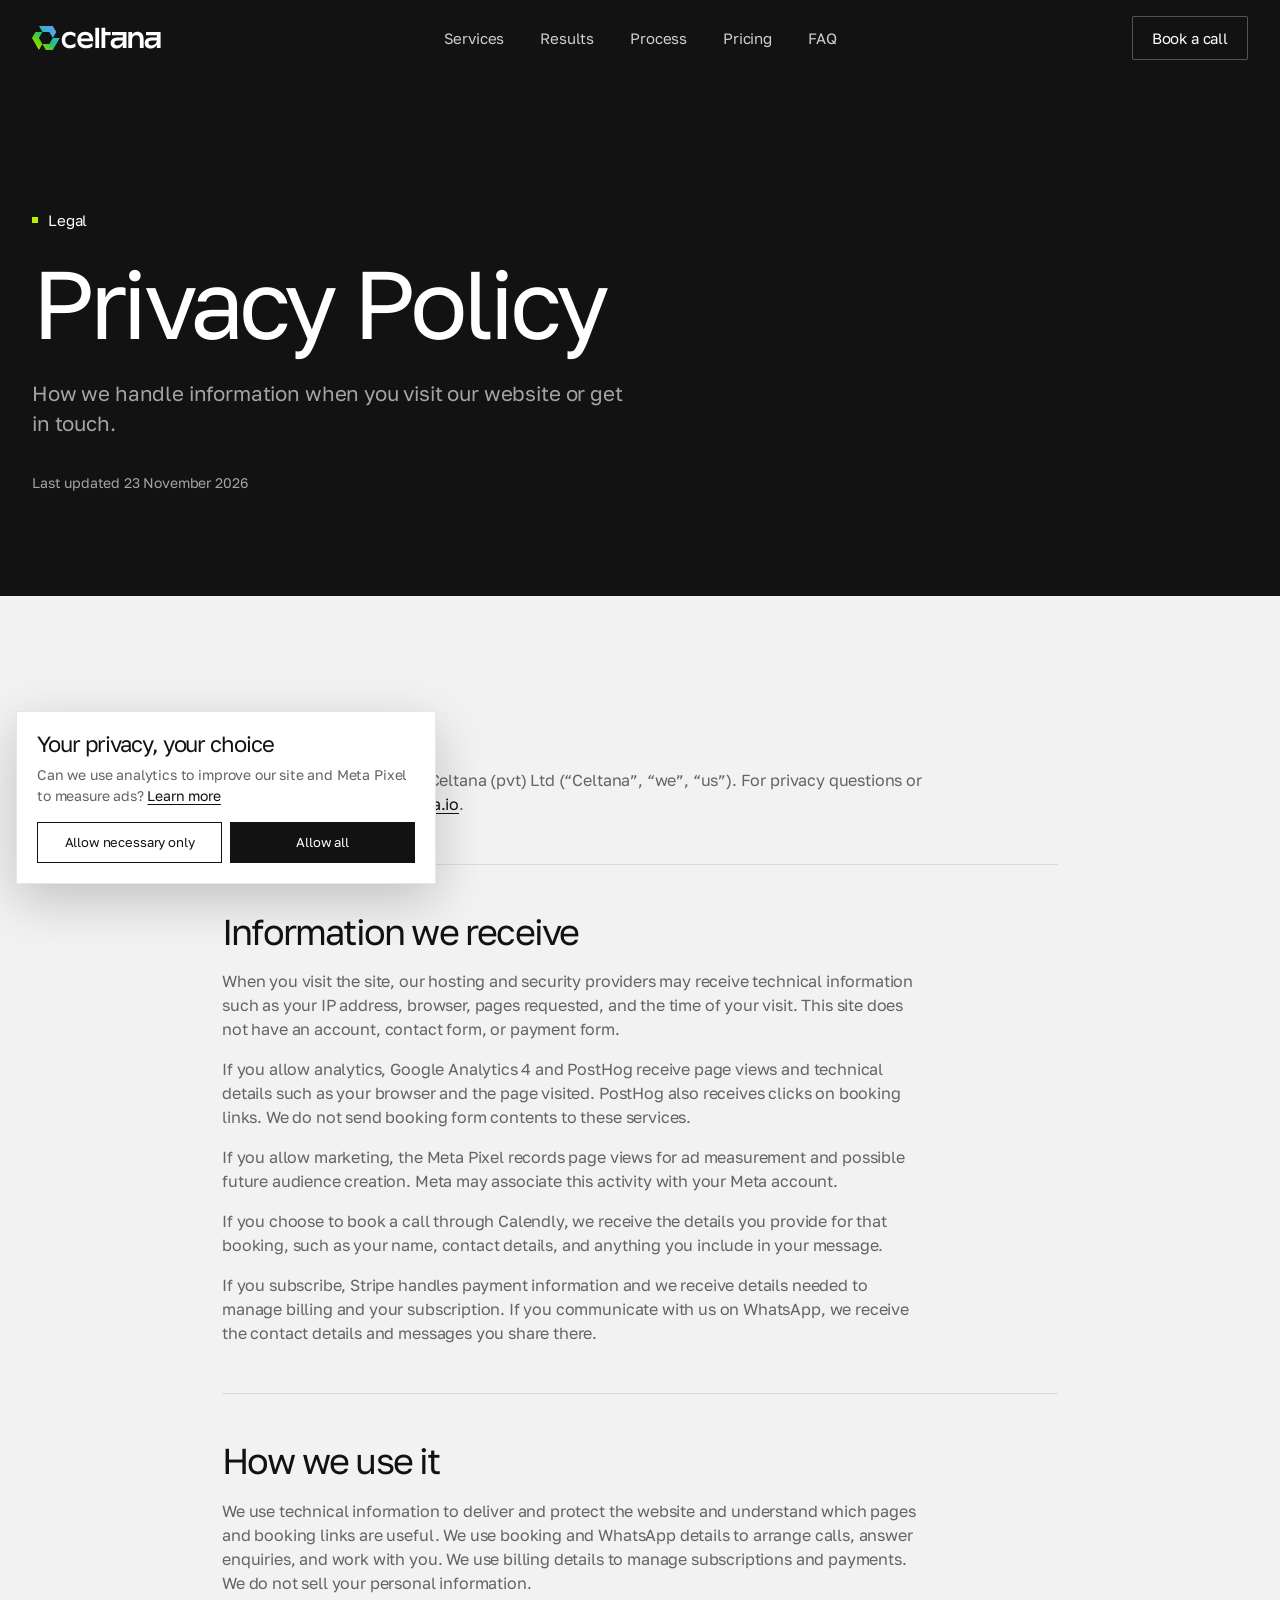
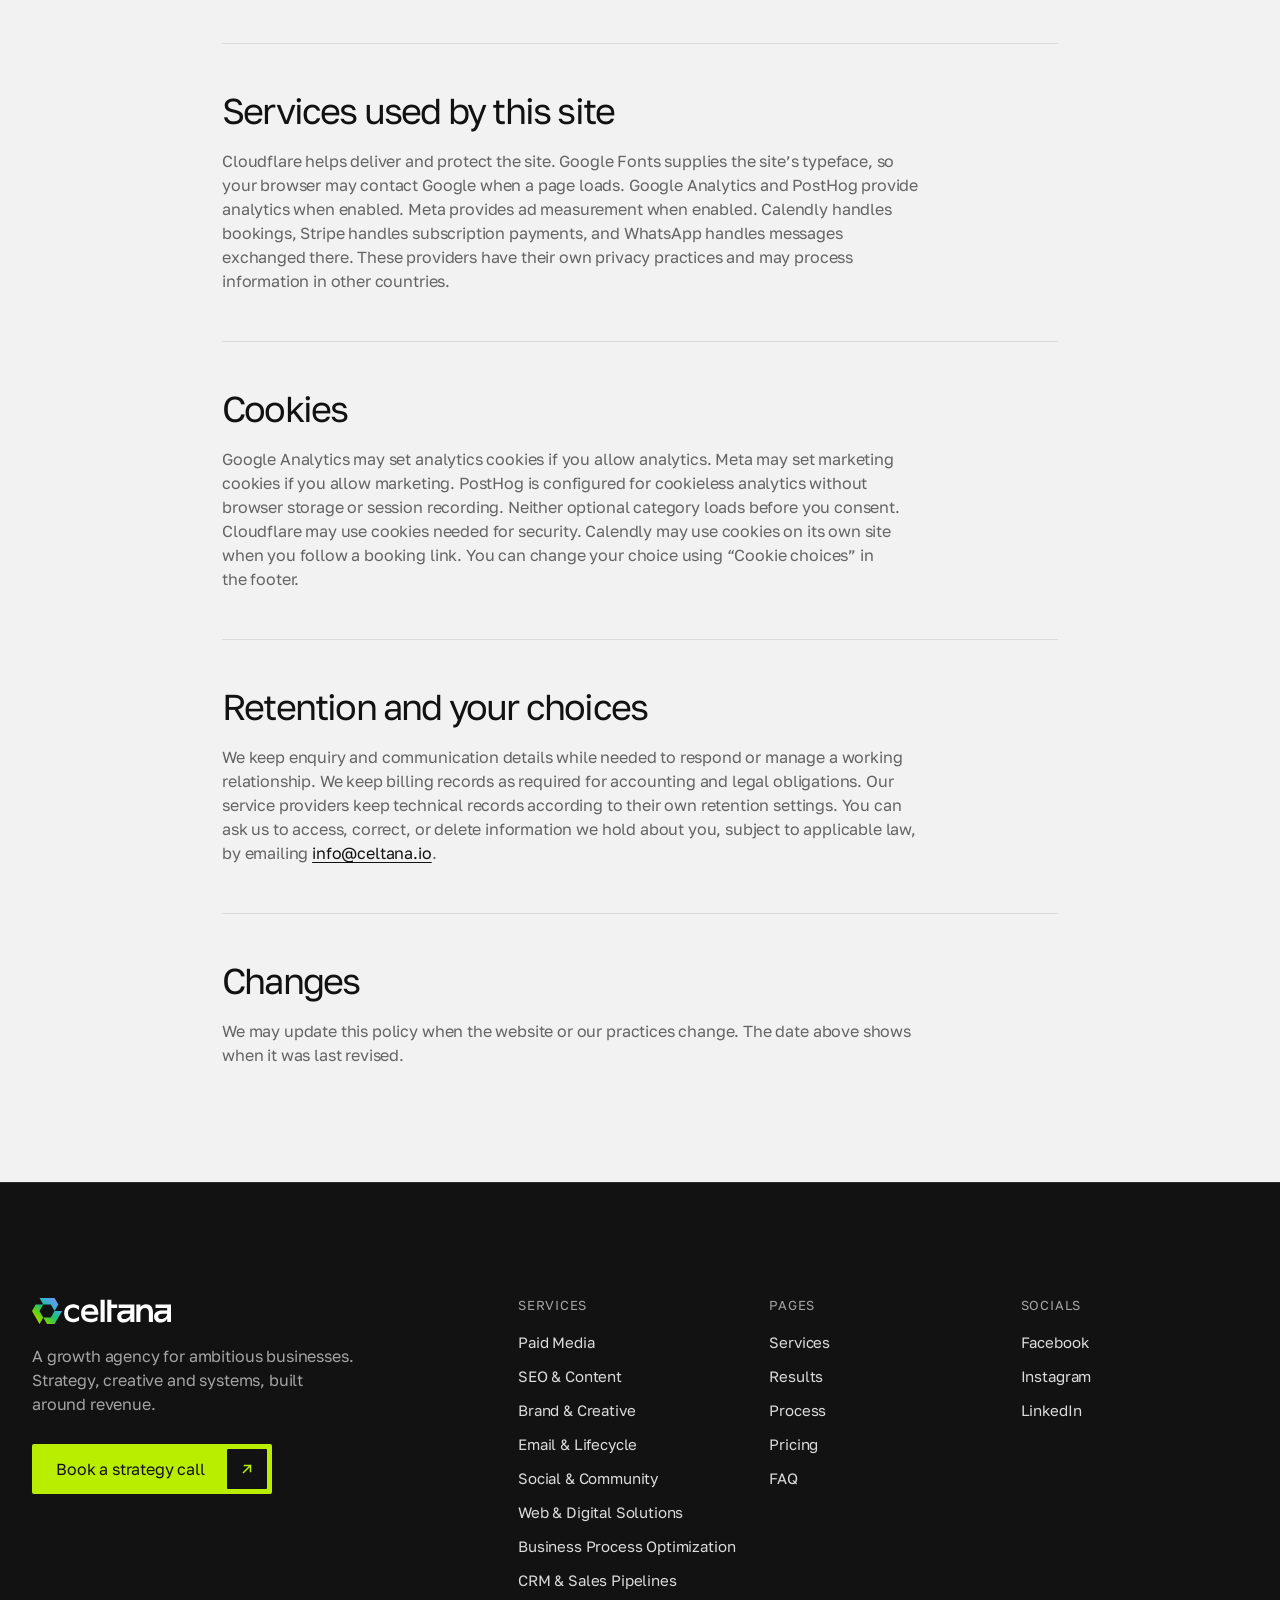
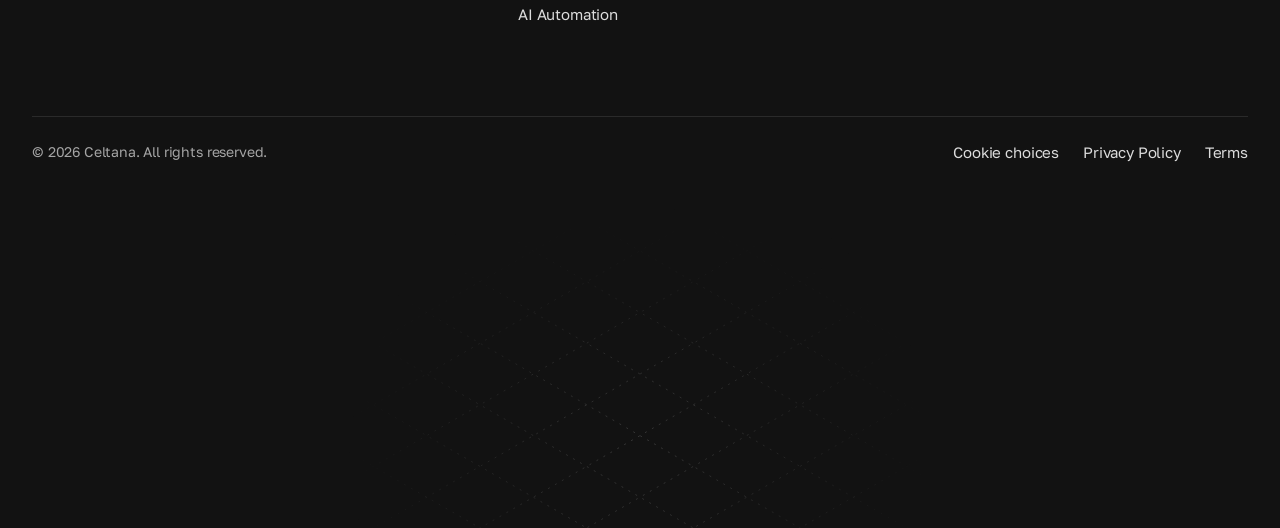
==== commit cfaa54f2: "Publish 2fb5cda691b873b4c24b5fcdefe75e840c500941" ====
--- a/privacy/index.html
+++ b/privacy/index.html
@@ -1,6 +1,5 @@
 <!DOCTYPE html><html lang="en" class="no-js"><head><meta charset="utf-8"><meta name="viewport" content="width=device-width, initial-scale=1"><link rel="icon" type="image/svg+xml" href="/favicon.svg"><meta name="generator" content="Astro v7.4.13"><title>Privacy Policy | Celtana</title><meta name="description" content="Learn how Celtana (pvt) Ltd handles website analytics, booking details, WhatsApp messages, and subscription information."><link rel="canonical" href="https://www.celtana.io/privacy/"><meta property="og:type" content="website"><meta property="og:site_name" content="Celtana"><meta property="og:title" content="Privacy Policy | Celtana"><meta property="og:description" content="Learn how Celtana (pvt) Ltd handles website analytics, booking details, WhatsApp messages, and subscription information."><meta property="og:url" content="https://www.celtana.io/privacy/"><meta name="theme-color" content="#121212"><script>
       const consentKey = "celtana-consent";
-      const pixelId = "1700839084925070";
       let started = {};
       function applyConsent(choices) {
         if (choices.analytics && !started.analytics) {
@@ -17,8 +16,9 @@
         }
         if (choices.marketing && !started.marketing) {
           started.marketing = true;
+          // Meta Pixel Code: load only after marketing consent.
           !function(f,b,e,v,n,t,s){if(f.fbq)return;n=f.fbq=function(){n.callMethod?n.callMethod.apply(n,arguments):n.queue.push(arguments)};if(!f._fbq)f._fbq=n;n.push=n;n.loaded=!0;n.version="2.0";n.queue=[];t=b.createElement(e);t.async=!0;t.src=v;s=b.getElementsByTagName(e)[0];s.parentNode.insertBefore(t,s)}(window,document,"script","https://connect.facebook.net/en_US/fbevents.js");
-          fbq("init", pixelId);
+          fbq("init", "1700839084925070");
           fbq("track", "PageView");
         }
       }
@@ -67,4 +67,4 @@
   }
   document.addEventListener("celtana:analytics-consent", startPostHog, { once: true });
   try { if (JSON.parse(localStorage.getItem("celtana-consent"))?.analytics) startPostHog(); } catch (_) {}
-})();</script><link rel="preconnect" href="https://fonts.googleapis.com"><link rel="preconnect" href="https://fonts.gstatic.com" crossorigin><link href="https://fonts.googleapis.com/css2?family=Golos+Text:wght@400;500&display=swap" rel="stylesheet"><script>document.documentElement.classList.remove("no-js");</script><link rel="stylesheet" href="/_astro/Footer.D3UJprCQ.css"></head><body><header class="header" data-header data-astro-cid-kgevm5mn><div class="container inner" data-astro-cid-kgevm5mn><a href="/" class="brand" data-astro-cid-kgevm5mn><svg viewBox="0 0 958.89 179.00" role="img" aria-label="Celtana home" xmlns="http://www.w3.org/2000/svg"><defs><linearGradient id="cg-ushl1q" x1="0" y1="1" x2="1" y2="0"><stop offset="0" stop-color="#BAEE00"></stop><stop offset=".25" stop-color="#7ED300"></stop><stop offset=".5" stop-color="#1CC274"></stop><stop offset=".7" stop-color="#3FAEDD"></stop><stop offset="1" stop-color="#A47DF7"></stop></linearGradient></defs><path fill="url(#cg-ushl1q)" fill-rule="evenodd" d="M51.73 0.00L77.63 44.75L25.87 44.75L0.00 89.50L51.73 179.00L77.63 134.25L103.50 179.00L155.26 179.00L207.00 89.50L155.26 89.50L181.13 44.75L155.26 0.00L51.73 0.00ZM77.63 44.75L129.37 44.75L155.26 89.50L129.37 134.25L77.63 134.25L51.73 89.50L77.63 44.75Z"></path><path fill="currentColor" fill-rule="evenodd" d="M323.97 54.54L323.97 82.58C309.94 70.56 297.91 66.55 283.87 66.55C259.81 66.55 247.78 82.58 247.78 104.60C247.78 126.63 261.82 142.65 283.87 142.65C299.91 142.65 311.94 136.65 323.97 126.63L323.97 154.67C309.94 162.68 297.91 166.68 281.87 166.68C245.78 166.68 221.72 140.65 221.72 104.60C221.72 68.56 245.78 42.52 281.87 42.52C297.91 42.52 309.94 46.53 323.97 54.54Z M456.31 114.62L364.08 114.62C368.09 134.64 384.13 142.65 404.18 142.65C422.22 142.65 436.26 136.65 450.29 126.63L450.29 152.67C438.26 162.68 420.22 166.68 402.17 166.68C362.07 166.68 338.01 140.65 338.01 104.60C338.01 68.56 362.07 42.52 398.16 42.52C436.26 42.52 460.32 68.56 456.31 114.62ZM364.08 92.59L430.24 92.59C426.23 74.57 416.21 66.55 398.16 66.55C380.12 66.55 368.09 74.57 364.08 92.59Z M472.35 12.48L500.42 12.48L500.42 164.68L472.35 164.68L472.35 12.48Z M518.47 12.48L546.54 12.48L546.54 44.53L586.64 44.53L586.64 68.56L546.54 68.56L546.54 164.68L518.47 164.68L518.47 12.48Z M596.67 44.53L704.94 44.53L704.94 164.68L676.87 164.68L676.87 140.65C668.85 158.67 652.81 168.69 632.76 168.69C604.69 168.69 586.64 152.67 586.64 128.64C586.64 102.60 606.69 86.58 640.78 86.58L676.87 86.58L676.87 68.56L596.67 68.56L596.67 44.53ZM676.87 108.61L642.78 108.61C622.73 108.61 614.71 114.62 614.71 126.63C614.71 138.65 622.73 144.66 636.77 144.66C658.82 144.66 676.87 128.64 676.87 108.61Z M718.37 44.53L746.44 44.53L746.44 62.55C756.47 48.53 768.50 42.52 784.54 42.52C816.62 42.52 832.66 62.55 832.66 96.59L832.66 164.68L804.59 164.68L804.59 100.60C804.59 78.57 796.57 68.56 778.52 68.56C758.47 68.56 746.44 82.58 746.44 102.60L746.44 164.68L718.37 164.68L718.37 44.53Z M850.62 44.53L958.89 44.53L958.89 164.68L930.82 164.68L930.82 140.65C922.80 158.67 906.76 168.69 886.71 168.69C858.64 168.69 840.60 152.67 840.60 128.64C840.60 102.60 860.65 86.58 894.73 86.58L930.82 86.58L930.82 68.56L850.62 68.56L850.62 44.53ZM930.82 108.61L896.74 108.61C876.69 108.61 868.67 114.62 868.67 126.63C868.67 138.65 876.69 144.66 890.72 144.66C912.78 144.66 930.82 128.64 930.82 108.61Z"></path></svg></a><nav aria-label="Primary" data-astro-cid-kgevm5mn><ul data-astro-cid-kgevm5mn><li data-astro-cid-kgevm5mn><a href="/#services" data-astro-cid-kgevm5mn>Services</a></li><li data-astro-cid-kgevm5mn><a href="/#results" data-astro-cid-kgevm5mn>Results</a></li><li data-astro-cid-kgevm5mn><a href="/#process" data-astro-cid-kgevm5mn>Process</a></li><li data-astro-cid-kgevm5mn><a href="/#pricing" data-astro-cid-kgevm5mn>Pricing</a></li><li data-astro-cid-kgevm5mn><a href="/#faq" data-astro-cid-kgevm5mn>FAQ</a></li></ul></nav><div class="end" data-astro-cid-kgevm5mn><a class="btn btn-outline nav-cta" href="https://calendly.com/celtana/strategy-call" data-posthog-event="booking_link_clicked" target="_blank" rel="noopener"><span>Book a call</span></a><button class="menu-btn" type="button" aria-expanded="false" aria-controls="mobile-nav" aria-label="Open menu" data-astro-cid-kgevm5mn><span data-astro-cid-kgevm5mn></span><span data-astro-cid-kgevm5mn></span></button></div></div><div class="mobile-nav" id="mobile-nav" hidden data-astro-cid-kgevm5mn><ul data-astro-cid-kgevm5mn><li data-astro-cid-kgevm5mn><a href="/#services" data-astro-cid-kgevm5mn>Services</a></li><li data-astro-cid-kgevm5mn><a href="/#results" data-astro-cid-kgevm5mn>Results</a></li><li data-astro-cid-kgevm5mn><a href="/#process" data-astro-cid-kgevm5mn>Process</a></li><li data-astro-cid-kgevm5mn><a href="/#pricing" data-astro-cid-kgevm5mn>Pricing</a></li><li data-astro-cid-kgevm5mn><a href="/#faq" data-astro-cid-kgevm5mn>FAQ</a></li></ul></div></header><script type="module">var e=document.querySelector(`[data-header]`),t=document.querySelector(`.menu-btn`),n=document.getElementById(`mobile-nav`);if(e){let t=window.scrollY,r=()=>{let r=window.scrollY;e.classList.toggle(`is-scrolled`,r>24),e.classList.toggle(`is-hidden`,r>400&&r>t&&n?.hidden!==!1),t=r};r(),window.addEventListener(`scroll`,r,{passive:!0})}if(t&&n){let e=e=>{t.setAttribute(`aria-expanded`,String(e)),n.hidden=!e};t.addEventListener(`click`,()=>e(n.hidden)),n.querySelectorAll(`a`).forEach(t=>t.addEventListener(`click`,()=>e(!1)))}</script><main class="legal-page"><header class="legal-hero dark"><div class="container"><span class="label">Legal</span><h1>Privacy Policy</h1><p>How we handle information when you visit our website or get in touch.</p><span class="updated">Last updated <time datetime="2026-11-23">23 November 2026</time></span></div></header><article class="container legal-content"><section><h2>Who we are</h2><p>This website is operated by Celtana (pvt) Ltd (“Celtana”, “we”, “us”). For privacy questions or requests, email <a href="mailto:info@celtana.io">info@celtana.io</a>.</p></section><section><h2>Information we receive</h2><p>When you visit the site, our hosting and security providers may receive technical information such as your IP address, browser, pages requested, and the time of your visit. This site does not have an account, contact form, or payment form.</p><p>If you allow analytics, Google Analytics 4 and PostHog receive page views and technical details such as your browser and the page visited. PostHog also receives clicks on booking links. We do not send booking form contents to these services.</p><p>If you allow marketing, the Meta Pixel records page views for ad measurement and possible future audience creation. Meta may associate this activity with your Meta account.</p><p>If you choose to book a call through Calendly, we receive the details you provide for that booking, such as your name, contact details, and anything you include in your message.</p><p>If you subscribe, Stripe handles payment information and we receive details needed to manage billing and your subscription. If you communicate with us on WhatsApp, we receive the contact details and messages you share there.</p></section><section><h2>How we use it</h2><p>We use technical information to deliver and protect the website and understand which pages and booking links are useful. We use booking and WhatsApp details to arrange calls, answer enquiries, and work with you. We use billing details to manage subscriptions and payments. We do not sell your personal information.</p></section><section><h2>Services used by this site</h2><p>Cloudflare helps deliver and protect the site. Google Fonts supplies the site’s typeface, so your browser may contact Google when a page loads. Google Analytics and PostHog provide analytics when enabled. Meta provides ad measurement when enabled. Calendly handles bookings, Stripe handles subscription payments, and WhatsApp handles messages exchanged there. These providers have their own privacy practices and may process information in other countries.</p></section><section><h2>Cookies</h2><p>Google Analytics may set analytics cookies if you allow analytics. Meta may set marketing cookies if you allow marketing. PostHog is configured for cookieless analytics without browser storage or session recording. Neither optional category loads before you consent. Cloudflare may use cookies needed for security. Calendly may use cookies on its own site when you follow a booking link. You can change your choice using “Cookie choices” in the footer.</p></section><section><h2>Retention and your choices</h2><p>We keep enquiry and communication details while needed to respond or manage a working relationship. We keep billing records as required for accounting and legal obligations. Our service providers keep technical records according to their own retention settings. You can ask us to access, correct, or delete information we hold about you, subject to applicable law, by emailing <a href="mailto:info@celtana.io">info@celtana.io</a>.</p></section><section><h2>Changes</h2><p>We may update this policy when the website or our practices change. The date above shows when it was last revised.</p></section></article></main><footer class="footer dark" data-astro-cid-yvkg62gd><div class="container" data-astro-cid-yvkg62gd><div class="top" data-astro-cid-yvkg62gd><div class="about" data-astro-cid-yvkg62gd><svg class="f-logo" viewBox="0 0 958.89 179.00" role="img" aria-label="Celtana" xmlns="http://www.w3.org/2000/svg"><defs><linearGradient id="cg-3mxyjw" x1="0" y1="1" x2="1" y2="0"><stop offset="0" stop-color="#BAEE00"></stop><stop offset=".25" stop-color="#7ED300"></stop><stop offset=".5" stop-color="#1CC274"></stop><stop offset=".7" stop-color="#3FAEDD"></stop><stop offset="1" stop-color="#A47DF7"></stop></linearGradient></defs><path fill="url(#cg-3mxyjw)" fill-rule="evenodd" d="M51.73 0.00L77.63 44.75L25.87 44.75L0.00 89.50L51.73 179.00L77.63 134.25L103.50 179.00L155.26 179.00L207.00 89.50L155.26 89.50L181.13 44.75L155.26 0.00L51.73 0.00ZM77.63 44.75L129.37 44.75L155.26 89.50L129.37 134.25L77.63 134.25L51.73 89.50L77.63 44.75Z"></path><path fill="currentColor" fill-rule="evenodd" d="M323.97 54.54L323.97 82.58C309.94 70.56 297.91 66.55 283.87 66.55C259.81 66.55 247.78 82.58 247.78 104.60C247.78 126.63 261.82 142.65 283.87 142.65C299.91 142.65 311.94 136.65 323.97 126.63L323.97 154.67C309.94 162.68 297.91 166.68 281.87 166.68C245.78 166.68 221.72 140.65 221.72 104.60C221.72 68.56 245.78 42.52 281.87 42.52C297.91 42.52 309.94 46.53 323.97 54.54Z M456.31 114.62L364.08 114.62C368.09 134.64 384.13 142.65 404.18 142.65C422.22 142.65 436.26 136.65 450.29 126.63L450.29 152.67C438.26 162.68 420.22 166.68 402.17 166.68C362.07 166.68 338.01 140.65 338.01 104.60C338.01 68.56 362.07 42.52 398.16 42.52C436.26 42.52 460.32 68.56 456.31 114.62ZM364.08 92.59L430.24 92.59C426.23 74.57 416.21 66.55 398.16 66.55C380.12 66.55 368.09 74.57 364.08 92.59Z M472.35 12.48L500.42 12.48L500.42 164.68L472.35 164.68L472.35 12.48Z M518.47 12.48L546.54 12.48L546.54 44.53L586.64 44.53L586.64 68.56L546.54 68.56L546.54 164.68L518.47 164.68L518.47 12.48Z M596.67 44.53L704.94 44.53L704.94 164.68L676.87 164.68L676.87 140.65C668.85 158.67 652.81 168.69 632.76 168.69C604.69 168.69 586.64 152.67 586.64 128.64C586.64 102.60 606.69 86.58 640.78 86.58L676.87 86.58L676.87 68.56L596.67 68.56L596.67 44.53ZM676.87 108.61L642.78 108.61C622.73 108.61 614.71 114.62 614.71 126.63C614.71 138.65 622.73 144.66 636.77 144.66C658.82 144.66 676.87 128.64 676.87 108.61Z M718.37 44.53L746.44 44.53L746.44 62.55C756.47 48.53 768.50 42.52 784.54 42.52C816.62 42.52 832.66 62.55 832.66 96.59L832.66 164.68L804.59 164.68L804.59 100.60C804.59 78.57 796.57 68.56 778.52 68.56C758.47 68.56 746.44 82.58 746.44 102.60L746.44 164.68L718.37 164.68L718.37 44.53Z M850.62 44.53L958.89 44.53L958.89 164.68L930.82 164.68L930.82 140.65C922.80 158.67 906.76 168.69 886.71 168.69C858.64 168.69 840.60 152.67 840.60 128.64C840.60 102.60 860.65 86.58 894.73 86.58L930.82 86.58L930.82 68.56L850.62 68.56L850.62 44.53ZM930.82 108.61L896.74 108.61C876.69 108.61 868.67 114.62 868.67 126.63C868.67 138.65 876.69 144.66 890.72 144.66C912.78 144.66 930.82 128.64 930.82 108.61Z"></path></svg><p data-astro-cid-yvkg62gd>A growth agency for ambitious businesses. Strategy, creative and systems, built around revenue.</p><a class="btn book" href="https://calendly.com/celtana/strategy-call" data-posthog-event="booking_link_clicked" target="_blank" rel="noopener"><span>Book a strategy call</span><span class="arrow" aria-hidden="true"><svg width="14" height="14" viewBox="0 0 14 14" fill="none"><path d="M3.5 10.5l7-7M4.5 3.5h6v6" stroke="currentColor" stroke-width="1.5" stroke-linecap="square"></path></svg><svg width="14" height="14" viewBox="0 0 14 14" fill="none"><path d="M3.5 10.5l7-7M4.5 3.5h6v6" stroke="currentColor" stroke-width="1.5" stroke-linecap="square"></path></svg></span></a></div><nav class="cols" aria-label="Footer" data-astro-cid-yvkg62gd><div data-astro-cid-yvkg62gd><h3 data-astro-cid-yvkg62gd>Services</h3><ul data-astro-cid-yvkg62gd><li data-astro-cid-yvkg62gd><a href="/services/paid-media/" data-astro-cid-yvkg62gd>Paid Media</a></li><li data-astro-cid-yvkg62gd><a href="/services/seo-content/" data-astro-cid-yvkg62gd>SEO &amp; Content</a></li><li data-astro-cid-yvkg62gd><a href="/services/brand-creative/" data-astro-cid-yvkg62gd>Brand &amp; Creative</a></li><li data-astro-cid-yvkg62gd><a href="/services/email-lifecycle/" data-astro-cid-yvkg62gd>Email &amp; Lifecycle</a></li><li data-astro-cid-yvkg62gd><a href="/services/social-community/" data-astro-cid-yvkg62gd>Social &amp; Community</a></li><li data-astro-cid-yvkg62gd><a href="/services/conversion-web/" data-astro-cid-yvkg62gd>Web &amp; Digital Solutions</a></li><li data-astro-cid-yvkg62gd><a href="/services/process-optimization/" data-astro-cid-yvkg62gd>Business Process Optimization</a></li><li data-astro-cid-yvkg62gd><a href="/services/crm-sales-pipelines/" data-astro-cid-yvkg62gd>CRM &amp; Sales Pipelines</a></li><li data-astro-cid-yvkg62gd><a href="/services/ai-automation/" data-astro-cid-yvkg62gd>AI Automation</a></li></ul></div><div data-astro-cid-yvkg62gd><h3 data-astro-cid-yvkg62gd>Pages</h3><ul data-astro-cid-yvkg62gd><li data-astro-cid-yvkg62gd><a href="/#services" data-astro-cid-yvkg62gd>Services</a></li><li data-astro-cid-yvkg62gd><a href="/#results" data-astro-cid-yvkg62gd>Results</a></li><li data-astro-cid-yvkg62gd><a href="/#process" data-astro-cid-yvkg62gd>Process</a></li><li data-astro-cid-yvkg62gd><a href="/#pricing" data-astro-cid-yvkg62gd>Pricing</a></li><li data-astro-cid-yvkg62gd><a href="/#faq" data-astro-cid-yvkg62gd>FAQ</a></li></ul></div><div data-astro-cid-yvkg62gd><h3 data-astro-cid-yvkg62gd>Socials</h3><ul data-astro-cid-yvkg62gd><li data-astro-cid-yvkg62gd><a href="https://web.facebook.com/celtana.io/" data-astro-cid-yvkg62gd>Facebook</a></li><li data-astro-cid-yvkg62gd><a href="https://www.instagram.com/celtana.io/" data-astro-cid-yvkg62gd>Instagram</a></li><li data-astro-cid-yvkg62gd><a href="https://www.linkedin.com/company/celtana-io/" data-astro-cid-yvkg62gd>LinkedIn</a></li></ul></div></nav></div><div class="bottom" data-astro-cid-yvkg62gd><span data-astro-cid-yvkg62gd>© 2026 Celtana. All rights reserved.</span><div class="legal" data-astro-cid-yvkg62gd><button type="button" data-consent-open data-astro-cid-yvkg62gd>Cookie choices</button><a href="/privacy/" data-astro-cid-yvkg62gd>Privacy Policy</a><a href="/terms/" data-astro-cid-yvkg62gd>Terms</a></div></div></div><div class="chart" data-astro-cid-yvkg62gd><div class="blocks-chart" aria-hidden="true" data-astro-cid-i5zgjwo4><canvas data-blocks-chart data-mode="wave" data-astro-cid-i5zgjwo4></canvas></div><script type="module" src="/_astro/BlocksChart.astro_astro_type_script_index_0_lang.DUdlTAFC.js"></script></div></footer><aside class="consent-panel" data-consent hidden aria-label="Cookie choices"><h2>Your privacy, your choice</h2><p>Can we use analytics to improve our site and Meta Pixel to measure ads? <a href="/privacy/">Learn more</a></p><div class="consent-actions"><button type="button" data-consent-action="reject">Allow necessary only</button><button type="button" data-consent-action="all">Allow all</button></div></aside><script type="module">var e=new IntersectionObserver(t=>{for(let n of t)n.isIntersecting&&(n.target.classList.add(`is-in`),e.unobserve(n.target))},{rootMargin:`0px 0px -10% 0px`,threshold:.08});document.querySelectorAll(`[data-reveal]`).forEach(t=>e.observe(t));</script></body></html>+})();</script><link rel="preconnect" href="https://fonts.googleapis.com"><link rel="preconnect" href="https://fonts.gstatic.com" crossorigin><link href="https://fonts.googleapis.com/css2?family=Golos+Text:wght@400;500&display=swap" rel="stylesheet"><script>document.documentElement.classList.remove("no-js");</script><link rel="stylesheet" href="/_astro/Footer.D3UJprCQ.css"></head><body><header class="header" data-header data-astro-cid-kgevm5mn><div class="container inner" data-astro-cid-kgevm5mn><a href="/" class="brand" data-astro-cid-kgevm5mn><svg viewBox="0 0 958.89 179.00" role="img" aria-label="Celtana home" xmlns="http://www.w3.org/2000/svg"><defs><linearGradient id="cg-xzcyvj" x1="0" y1="1" x2="1" y2="0"><stop offset="0" stop-color="#BAEE00"></stop><stop offset=".25" stop-color="#7ED300"></stop><stop offset=".5" stop-color="#1CC274"></stop><stop offset=".7" stop-color="#3FAEDD"></stop><stop offset="1" stop-color="#A47DF7"></stop></linearGradient></defs><path fill="url(#cg-xzcyvj)" fill-rule="evenodd" d="M51.73 0.00L77.63 44.75L25.87 44.75L0.00 89.50L51.73 179.00L77.63 134.25L103.50 179.00L155.26 179.00L207.00 89.50L155.26 89.50L181.13 44.75L155.26 0.00L51.73 0.00ZM77.63 44.75L129.37 44.75L155.26 89.50L129.37 134.25L77.63 134.25L51.73 89.50L77.63 44.75Z"></path><path fill="currentColor" fill-rule="evenodd" d="M323.97 54.54L323.97 82.58C309.94 70.56 297.91 66.55 283.87 66.55C259.81 66.55 247.78 82.58 247.78 104.60C247.78 126.63 261.82 142.65 283.87 142.65C299.91 142.65 311.94 136.65 323.97 126.63L323.97 154.67C309.94 162.68 297.91 166.68 281.87 166.68C245.78 166.68 221.72 140.65 221.72 104.60C221.72 68.56 245.78 42.52 281.87 42.52C297.91 42.52 309.94 46.53 323.97 54.54Z M456.31 114.62L364.08 114.62C368.09 134.64 384.13 142.65 404.18 142.65C422.22 142.65 436.26 136.65 450.29 126.63L450.29 152.67C438.26 162.68 420.22 166.68 402.17 166.68C362.07 166.68 338.01 140.65 338.01 104.60C338.01 68.56 362.07 42.52 398.16 42.52C436.26 42.52 460.32 68.56 456.31 114.62ZM364.08 92.59L430.24 92.59C426.23 74.57 416.21 66.55 398.16 66.55C380.12 66.55 368.09 74.57 364.08 92.59Z M472.35 12.48L500.42 12.48L500.42 164.68L472.35 164.68L472.35 12.48Z M518.47 12.48L546.54 12.48L546.54 44.53L586.64 44.53L586.64 68.56L546.54 68.56L546.54 164.68L518.47 164.68L518.47 12.48Z M596.67 44.53L704.94 44.53L704.94 164.68L676.87 164.68L676.87 140.65C668.85 158.67 652.81 168.69 632.76 168.69C604.69 168.69 586.64 152.67 586.64 128.64C586.64 102.60 606.69 86.58 640.78 86.58L676.87 86.58L676.87 68.56L596.67 68.56L596.67 44.53ZM676.87 108.61L642.78 108.61C622.73 108.61 614.71 114.62 614.71 126.63C614.71 138.65 622.73 144.66 636.77 144.66C658.82 144.66 676.87 128.64 676.87 108.61Z M718.37 44.53L746.44 44.53L746.44 62.55C756.47 48.53 768.50 42.52 784.54 42.52C816.62 42.52 832.66 62.55 832.66 96.59L832.66 164.68L804.59 164.68L804.59 100.60C804.59 78.57 796.57 68.56 778.52 68.56C758.47 68.56 746.44 82.58 746.44 102.60L746.44 164.68L718.37 164.68L718.37 44.53Z M850.62 44.53L958.89 44.53L958.89 164.68L930.82 164.68L930.82 140.65C922.80 158.67 906.76 168.69 886.71 168.69C858.64 168.69 840.60 152.67 840.60 128.64C840.60 102.60 860.65 86.58 894.73 86.58L930.82 86.58L930.82 68.56L850.62 68.56L850.62 44.53ZM930.82 108.61L896.74 108.61C876.69 108.61 868.67 114.62 868.67 126.63C868.67 138.65 876.69 144.66 890.72 144.66C912.78 144.66 930.82 128.64 930.82 108.61Z"></path></svg></a><nav aria-label="Primary" data-astro-cid-kgevm5mn><ul data-astro-cid-kgevm5mn><li data-astro-cid-kgevm5mn><a href="/#services" data-astro-cid-kgevm5mn>Services</a></li><li data-astro-cid-kgevm5mn><a href="/#results" data-astro-cid-kgevm5mn>Results</a></li><li data-astro-cid-kgevm5mn><a href="/#process" data-astro-cid-kgevm5mn>Process</a></li><li data-astro-cid-kgevm5mn><a href="/#pricing" data-astro-cid-kgevm5mn>Pricing</a></li><li data-astro-cid-kgevm5mn><a href="/#faq" data-astro-cid-kgevm5mn>FAQ</a></li></ul></nav><div class="end" data-astro-cid-kgevm5mn><a class="btn btn-outline nav-cta" href="https://calendly.com/celtana/strategy-call" data-posthog-event="booking_link_clicked" target="_blank" rel="noopener"><span>Book a call</span></a><button class="menu-btn" type="button" aria-expanded="false" aria-controls="mobile-nav" aria-label="Open menu" data-astro-cid-kgevm5mn><span data-astro-cid-kgevm5mn></span><span data-astro-cid-kgevm5mn></span></button></div></div><div class="mobile-nav" id="mobile-nav" hidden data-astro-cid-kgevm5mn><ul data-astro-cid-kgevm5mn><li data-astro-cid-kgevm5mn><a href="/#services" data-astro-cid-kgevm5mn>Services</a></li><li data-astro-cid-kgevm5mn><a href="/#results" data-astro-cid-kgevm5mn>Results</a></li><li data-astro-cid-kgevm5mn><a href="/#process" data-astro-cid-kgevm5mn>Process</a></li><li data-astro-cid-kgevm5mn><a href="/#pricing" data-astro-cid-kgevm5mn>Pricing</a></li><li data-astro-cid-kgevm5mn><a href="/#faq" data-astro-cid-kgevm5mn>FAQ</a></li></ul></div></header><script type="module">var e=document.querySelector(`[data-header]`),t=document.querySelector(`.menu-btn`),n=document.getElementById(`mobile-nav`);if(e){let t=window.scrollY,r=()=>{let r=window.scrollY;e.classList.toggle(`is-scrolled`,r>24),e.classList.toggle(`is-hidden`,r>400&&r>t&&n?.hidden!==!1),t=r};r(),window.addEventListener(`scroll`,r,{passive:!0})}if(t&&n){let e=e=>{t.setAttribute(`aria-expanded`,String(e)),n.hidden=!e};t.addEventListener(`click`,()=>e(n.hidden)),n.querySelectorAll(`a`).forEach(t=>t.addEventListener(`click`,()=>e(!1)))}</script><main class="legal-page"><header class="legal-hero dark"><div class="container"><span class="label">Legal</span><h1>Privacy Policy</h1><p>How we handle information when you visit our website or get in touch.</p><span class="updated">Last updated <time datetime="2026-11-23">23 November 2026</time></span></div></header><article class="container legal-content"><section><h2>Who we are</h2><p>This website is operated by Celtana (pvt) Ltd (“Celtana”, “we”, “us”). For privacy questions or requests, email <a href="mailto:info@celtana.io">info@celtana.io</a>.</p></section><section><h2>Information we receive</h2><p>When you visit the site, our hosting and security providers may receive technical information such as your IP address, browser, pages requested, and the time of your visit. This site does not have an account, contact form, or payment form.</p><p>If you allow analytics, Google Analytics 4 and PostHog receive page views and technical details such as your browser and the page visited. PostHog also receives clicks on booking links. We do not send booking form contents to these services.</p><p>If you allow marketing, the Meta Pixel records page views for ad measurement and possible future audience creation. Meta may associate this activity with your Meta account.</p><p>If you choose to book a call through Calendly, we receive the details you provide for that booking, such as your name, contact details, and anything you include in your message.</p><p>If you subscribe, Stripe handles payment information and we receive details needed to manage billing and your subscription. If you communicate with us on WhatsApp, we receive the contact details and messages you share there.</p></section><section><h2>How we use it</h2><p>We use technical information to deliver and protect the website and understand which pages and booking links are useful. We use booking and WhatsApp details to arrange calls, answer enquiries, and work with you. We use billing details to manage subscriptions and payments. We do not sell your personal information.</p></section><section><h2>Services used by this site</h2><p>Cloudflare helps deliver and protect the site. Google Fonts supplies the site’s typeface, so your browser may contact Google when a page loads. Google Analytics and PostHog provide analytics when enabled. Meta provides ad measurement when enabled. Calendly handles bookings, Stripe handles subscription payments, and WhatsApp handles messages exchanged there. These providers have their own privacy practices and may process information in other countries.</p></section><section><h2>Cookies</h2><p>Google Analytics may set analytics cookies if you allow analytics. Meta may set marketing cookies if you allow marketing. PostHog is configured for cookieless analytics without browser storage or session recording. Neither optional category loads before you consent. Cloudflare may use cookies needed for security. Calendly may use cookies on its own site when you follow a booking link. You can change your choice using “Cookie choices” in the footer.</p></section><section><h2>Retention and your choices</h2><p>We keep enquiry and communication details while needed to respond or manage a working relationship. We keep billing records as required for accounting and legal obligations. Our service providers keep technical records according to their own retention settings. You can ask us to access, correct, or delete information we hold about you, subject to applicable law, by emailing <a href="mailto:info@celtana.io">info@celtana.io</a>.</p></section><section><h2>Changes</h2><p>We may update this policy when the website or our practices change. The date above shows when it was last revised.</p></section></article></main><footer class="footer dark" data-astro-cid-yvkg62gd><div class="container" data-astro-cid-yvkg62gd><div class="top" data-astro-cid-yvkg62gd><div class="about" data-astro-cid-yvkg62gd><svg class="f-logo" viewBox="0 0 958.89 179.00" role="img" aria-label="Celtana" xmlns="http://www.w3.org/2000/svg"><defs><linearGradient id="cg-7fq6h1" x1="0" y1="1" x2="1" y2="0"><stop offset="0" stop-color="#BAEE00"></stop><stop offset=".25" stop-color="#7ED300"></stop><stop offset=".5" stop-color="#1CC274"></stop><stop offset=".7" stop-color="#3FAEDD"></stop><stop offset="1" stop-color="#A47DF7"></stop></linearGradient></defs><path fill="url(#cg-7fq6h1)" fill-rule="evenodd" d="M51.73 0.00L77.63 44.75L25.87 44.75L0.00 89.50L51.73 179.00L77.63 134.25L103.50 179.00L155.26 179.00L207.00 89.50L155.26 89.50L181.13 44.75L155.26 0.00L51.73 0.00ZM77.63 44.75L129.37 44.75L155.26 89.50L129.37 134.25L77.63 134.25L51.73 89.50L77.63 44.75Z"></path><path fill="currentColor" fill-rule="evenodd" d="M323.97 54.54L323.97 82.58C309.94 70.56 297.91 66.55 283.87 66.55C259.81 66.55 247.78 82.58 247.78 104.60C247.78 126.63 261.82 142.65 283.87 142.65C299.91 142.65 311.94 136.65 323.97 126.63L323.97 154.67C309.94 162.68 297.91 166.68 281.87 166.68C245.78 166.68 221.72 140.65 221.72 104.60C221.72 68.56 245.78 42.52 281.87 42.52C297.91 42.52 309.94 46.53 323.97 54.54Z M456.31 114.62L364.08 114.62C368.09 134.64 384.13 142.65 404.18 142.65C422.22 142.65 436.26 136.65 450.29 126.63L450.29 152.67C438.26 162.68 420.22 166.68 402.17 166.68C362.07 166.68 338.01 140.65 338.01 104.60C338.01 68.56 362.07 42.52 398.16 42.52C436.26 42.52 460.32 68.56 456.31 114.62ZM364.08 92.59L430.24 92.59C426.23 74.57 416.21 66.55 398.16 66.55C380.12 66.55 368.09 74.57 364.08 92.59Z M472.35 12.48L500.42 12.48L500.42 164.68L472.35 164.68L472.35 12.48Z M518.47 12.48L546.54 12.48L546.54 44.53L586.64 44.53L586.64 68.56L546.54 68.56L546.54 164.68L518.47 164.68L518.47 12.48Z M596.67 44.53L704.94 44.53L704.94 164.68L676.87 164.68L676.87 140.65C668.85 158.67 652.81 168.69 632.76 168.69C604.69 168.69 586.64 152.67 586.64 128.64C586.64 102.60 606.69 86.58 640.78 86.58L676.87 86.58L676.87 68.56L596.67 68.56L596.67 44.53ZM676.87 108.61L642.78 108.61C622.73 108.61 614.71 114.62 614.71 126.63C614.71 138.65 622.73 144.66 636.77 144.66C658.82 144.66 676.87 128.64 676.87 108.61Z M718.37 44.53L746.44 44.53L746.44 62.55C756.47 48.53 768.50 42.52 784.54 42.52C816.62 42.52 832.66 62.55 832.66 96.59L832.66 164.68L804.59 164.68L804.59 100.60C804.59 78.57 796.57 68.56 778.52 68.56C758.47 68.56 746.44 82.58 746.44 102.60L746.44 164.68L718.37 164.68L718.37 44.53Z M850.62 44.53L958.89 44.53L958.89 164.68L930.82 164.68L930.82 140.65C922.80 158.67 906.76 168.69 886.71 168.69C858.64 168.69 840.60 152.67 840.60 128.64C840.60 102.60 860.65 86.58 894.73 86.58L930.82 86.58L930.82 68.56L850.62 68.56L850.62 44.53ZM930.82 108.61L896.74 108.61C876.69 108.61 868.67 114.62 868.67 126.63C868.67 138.65 876.69 144.66 890.72 144.66C912.78 144.66 930.82 128.64 930.82 108.61Z"></path></svg><p data-astro-cid-yvkg62gd>A growth agency for ambitious businesses. Strategy, creative and systems, built around revenue.</p><a class="btn book" href="https://calendly.com/celtana/strategy-call" data-posthog-event="booking_link_clicked" target="_blank" rel="noopener"><span>Book a strategy call</span><span class="arrow" aria-hidden="true"><svg width="14" height="14" viewBox="0 0 14 14" fill="none"><path d="M3.5 10.5l7-7M4.5 3.5h6v6" stroke="currentColor" stroke-width="1.5" stroke-linecap="square"></path></svg><svg width="14" height="14" viewBox="0 0 14 14" fill="none"><path d="M3.5 10.5l7-7M4.5 3.5h6v6" stroke="currentColor" stroke-width="1.5" stroke-linecap="square"></path></svg></span></a></div><nav class="cols" aria-label="Footer" data-astro-cid-yvkg62gd><div data-astro-cid-yvkg62gd><h3 data-astro-cid-yvkg62gd>Services</h3><ul data-astro-cid-yvkg62gd><li data-astro-cid-yvkg62gd><a href="/services/paid-media/" data-astro-cid-yvkg62gd>Paid Media</a></li><li data-astro-cid-yvkg62gd><a href="/services/seo-content/" data-astro-cid-yvkg62gd>SEO &amp; Content</a></li><li data-astro-cid-yvkg62gd><a href="/services/brand-creative/" data-astro-cid-yvkg62gd>Brand &amp; Creative</a></li><li data-astro-cid-yvkg62gd><a href="/services/email-lifecycle/" data-astro-cid-yvkg62gd>Email &amp; Lifecycle</a></li><li data-astro-cid-yvkg62gd><a href="/services/social-community/" data-astro-cid-yvkg62gd>Social &amp; Community</a></li><li data-astro-cid-yvkg62gd><a href="/services/conversion-web/" data-astro-cid-yvkg62gd>Web &amp; Digital Solutions</a></li><li data-astro-cid-yvkg62gd><a href="/services/process-optimization/" data-astro-cid-yvkg62gd>Business Process Optimization</a></li><li data-astro-cid-yvkg62gd><a href="/services/crm-sales-pipelines/" data-astro-cid-yvkg62gd>CRM &amp; Sales Pipelines</a></li><li data-astro-cid-yvkg62gd><a href="/services/ai-automation/" data-astro-cid-yvkg62gd>AI Automation</a></li></ul></div><div data-astro-cid-yvkg62gd><h3 data-astro-cid-yvkg62gd>Pages</h3><ul data-astro-cid-yvkg62gd><li data-astro-cid-yvkg62gd><a href="/#services" data-astro-cid-yvkg62gd>Services</a></li><li data-astro-cid-yvkg62gd><a href="/#results" data-astro-cid-yvkg62gd>Results</a></li><li data-astro-cid-yvkg62gd><a href="/#process" data-astro-cid-yvkg62gd>Process</a></li><li data-astro-cid-yvkg62gd><a href="/#pricing" data-astro-cid-yvkg62gd>Pricing</a></li><li data-astro-cid-yvkg62gd><a href="/#faq" data-astro-cid-yvkg62gd>FAQ</a></li></ul></div><div data-astro-cid-yvkg62gd><h3 data-astro-cid-yvkg62gd>Socials</h3><ul data-astro-cid-yvkg62gd><li data-astro-cid-yvkg62gd><a href="https://web.facebook.com/celtana.io/" data-astro-cid-yvkg62gd>Facebook</a></li><li data-astro-cid-yvkg62gd><a href="https://www.instagram.com/celtana.io/" data-astro-cid-yvkg62gd>Instagram</a></li><li data-astro-cid-yvkg62gd><a href="https://www.linkedin.com/company/celtana-io/" data-astro-cid-yvkg62gd>LinkedIn</a></li></ul></div></nav></div><div class="bottom" data-astro-cid-yvkg62gd><span data-astro-cid-yvkg62gd>© 2026 Celtana. All rights reserved.</span><div class="legal" data-astro-cid-yvkg62gd><button type="button" data-consent-open data-astro-cid-yvkg62gd>Cookie choices</button><a href="/privacy/" data-astro-cid-yvkg62gd>Privacy Policy</a><a href="/terms/" data-astro-cid-yvkg62gd>Terms</a></div></div></div><div class="chart" data-astro-cid-yvkg62gd><div class="blocks-chart" aria-hidden="true" data-astro-cid-i5zgjwo4><canvas data-blocks-chart data-mode="wave" data-astro-cid-i5zgjwo4></canvas></div><script type="module" src="/_astro/BlocksChart.astro_astro_type_script_index_0_lang.DUdlTAFC.js"></script></div></footer><aside class="consent-panel" data-consent hidden aria-label="Cookie choices"><h2>Your privacy, your choice</h2><p>Can we use analytics to improve our site and Meta Pixel to measure ads? <a href="/privacy/">Learn more</a></p><div class="consent-actions"><button type="button" data-consent-action="reject">Allow necessary only</button><button type="button" data-consent-action="all">Allow all</button></div></aside><script type="module">var e=new IntersectionObserver(t=>{for(let n of t)n.isIntersecting&&(n.target.classList.add(`is-in`),e.unobserve(n.target))},{rootMargin:`0px 0px -10% 0px`,threshold:.08});document.querySelectorAll(`[data-reveal]`).forEach(t=>e.observe(t));</script></body></html>
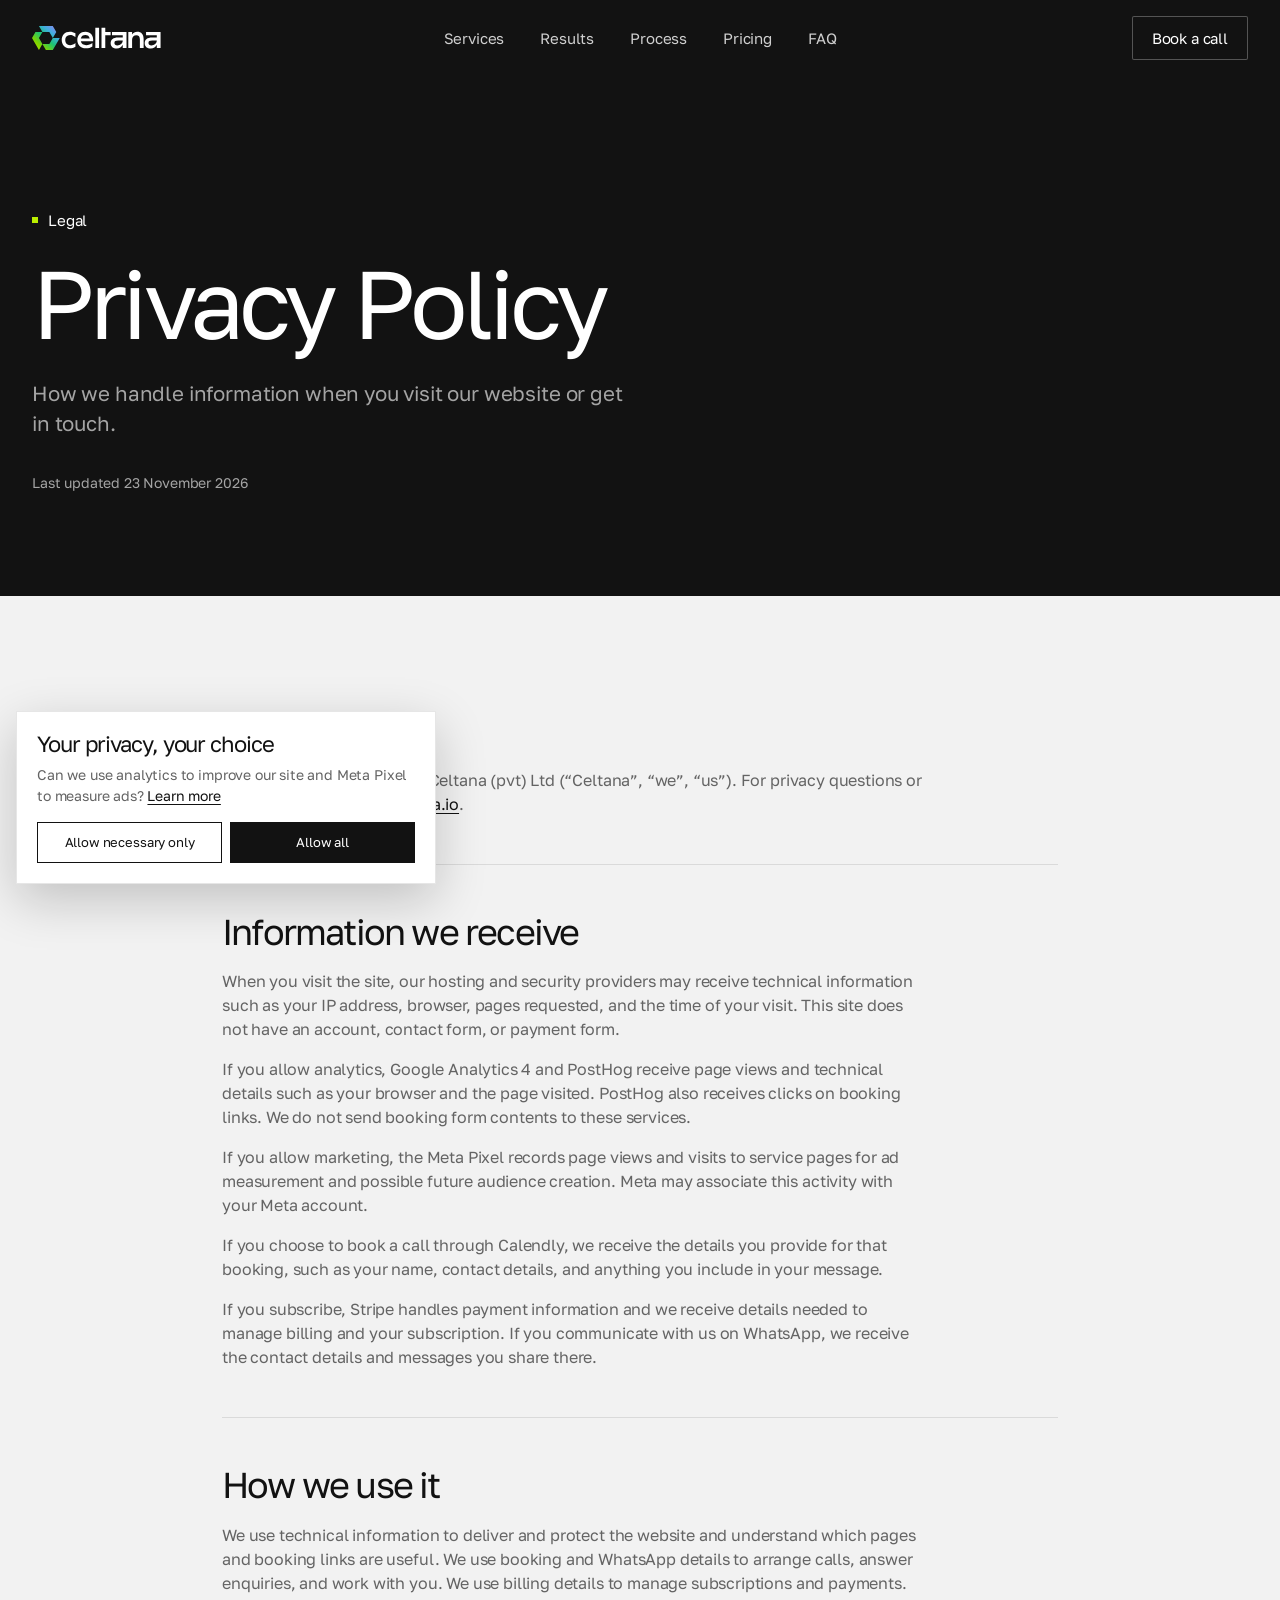
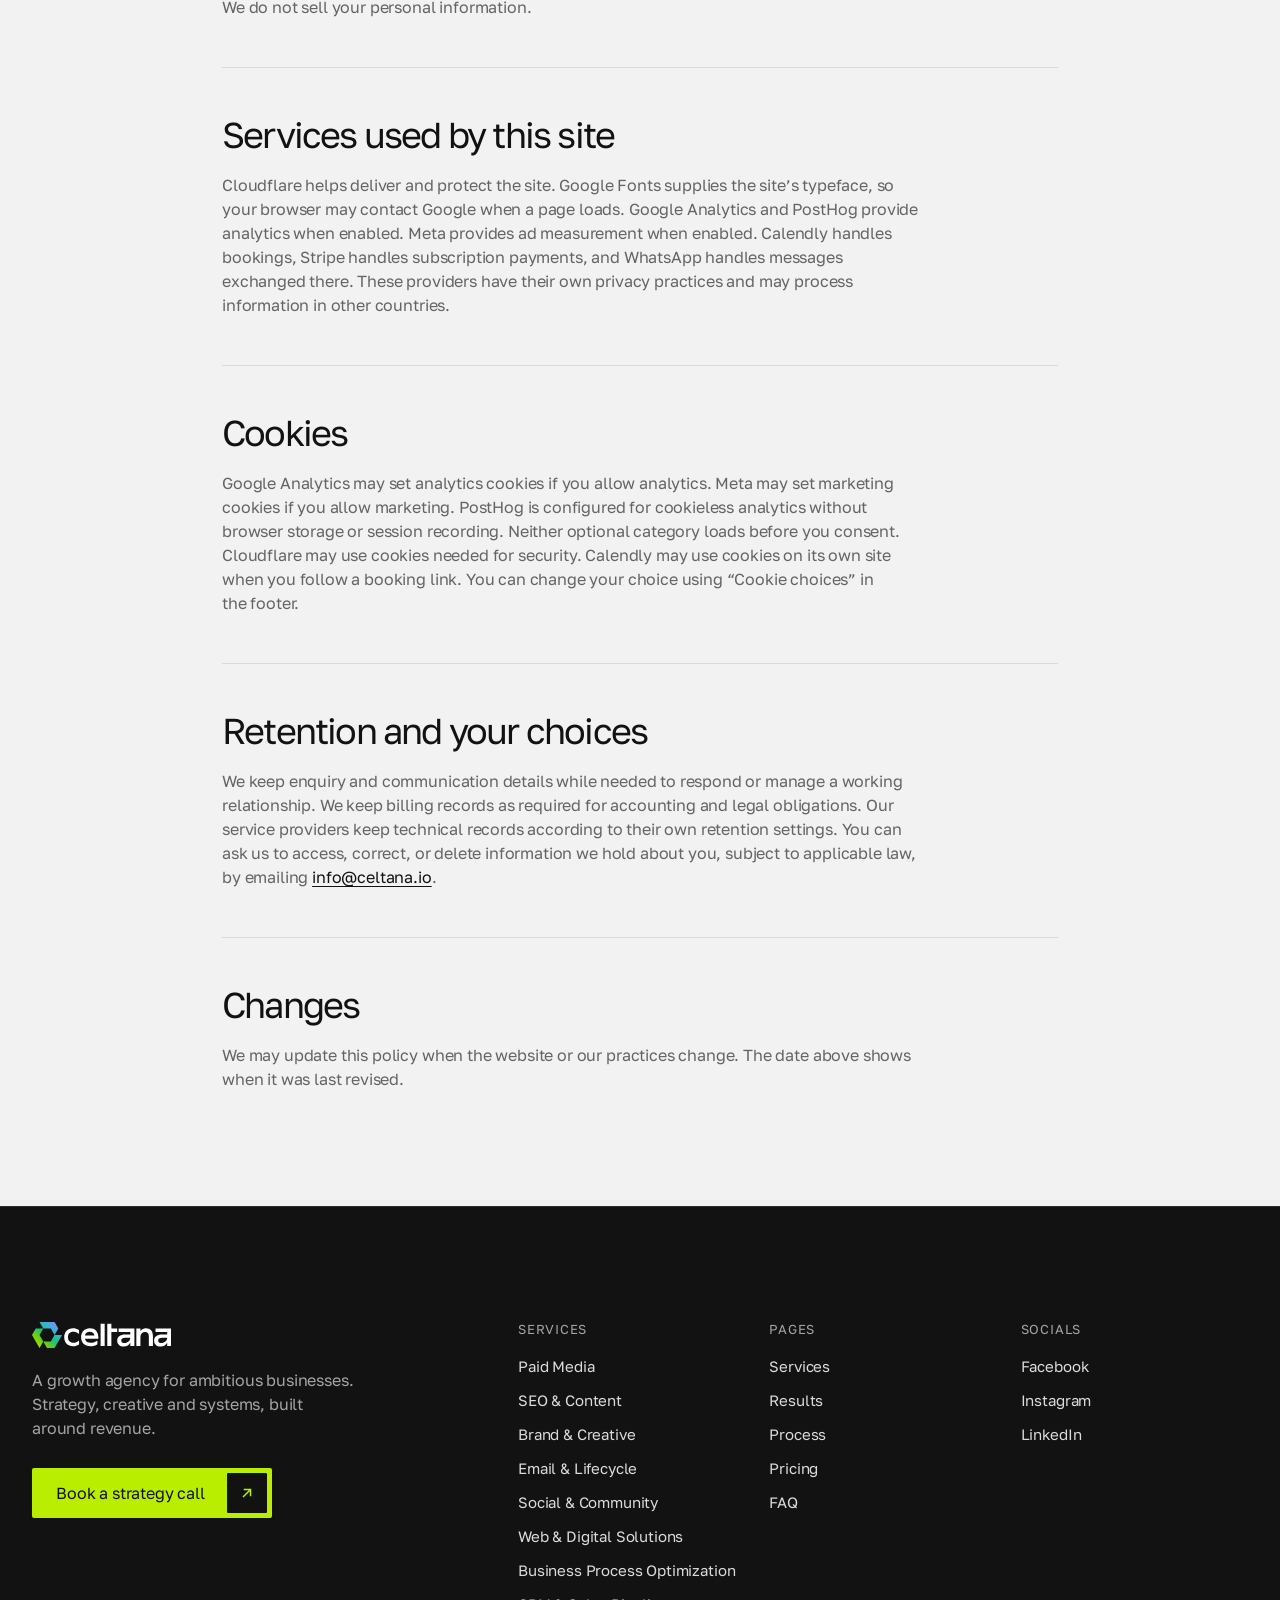
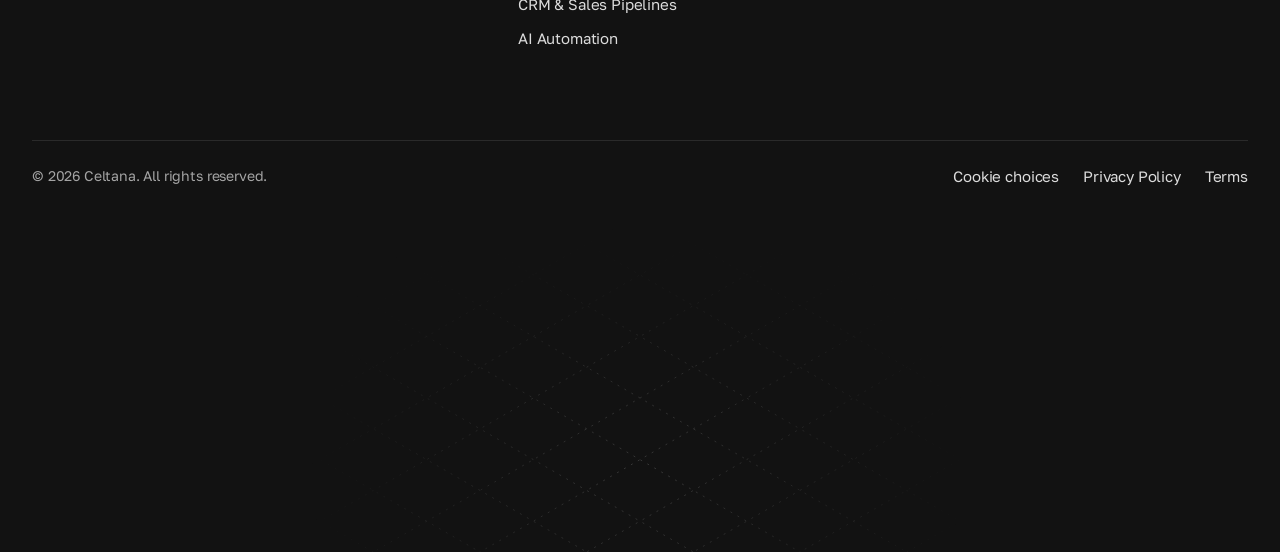
==== commit 80cfea3e: "Publish b0fe2249c683c4d6e78c1db3c426c6aad90bf2b3" ====
--- a/privacy/index.html
+++ b/privacy/index.html
@@ -20,6 +20,7 @@
           !function(f,b,e,v,n,t,s){if(f.fbq)return;n=f.fbq=function(){n.callMethod?n.callMethod.apply(n,arguments):n.queue.push(arguments)};if(!f._fbq)f._fbq=n;n.push=n;n.loaded=!0;n.version="2.0";n.queue=[];t=b.createElement(e);t.async=!0;t.src=v;s=b.getElementsByTagName(e)[0];s.parentNode.insertBefore(t,s)}(window,document,"script","https://connect.facebook.net/en_US/fbevents.js");
           fbq("init", "1700839084925070");
           fbq("track", "PageView");
+          if (location.pathname.startsWith("/services/") && location.pathname !== "/services/") fbq("track", "ViewContent");
         }
       }
       try { const saved = JSON.parse(localStorage.getItem(consentKey)); if (saved) applyConsent(saved); } catch (_) {}
@@ -67,4 +68,4 @@
   }
   document.addEventListener("celtana:analytics-consent", startPostHog, { once: true });
   try { if (JSON.parse(localStorage.getItem("celtana-consent"))?.analytics) startPostHog(); } catch (_) {}
-})();</script><link rel="preconnect" href="https://fonts.googleapis.com"><link rel="preconnect" href="https://fonts.gstatic.com" crossorigin><link href="https://fonts.googleapis.com/css2?family=Golos+Text:wght@400;500&display=swap" rel="stylesheet"><script>document.documentElement.classList.remove("no-js");</script><link rel="stylesheet" href="/_astro/Footer.D3UJprCQ.css"></head><body><header class="header" data-header data-astro-cid-kgevm5mn><div class="container inner" data-astro-cid-kgevm5mn><a href="/" class="brand" data-astro-cid-kgevm5mn><svg viewBox="0 0 958.89 179.00" role="img" aria-label="Celtana home" xmlns="http://www.w3.org/2000/svg"><defs><linearGradient id="cg-xzcyvj" x1="0" y1="1" x2="1" y2="0"><stop offset="0" stop-color="#BAEE00"></stop><stop offset=".25" stop-color="#7ED300"></stop><stop offset=".5" stop-color="#1CC274"></stop><stop offset=".7" stop-color="#3FAEDD"></stop><stop offset="1" stop-color="#A47DF7"></stop></linearGradient></defs><path fill="url(#cg-xzcyvj)" fill-rule="evenodd" d="M51.73 0.00L77.63 44.75L25.87 44.75L0.00 89.50L51.73 179.00L77.63 134.25L103.50 179.00L155.26 179.00L207.00 89.50L155.26 89.50L181.13 44.75L155.26 0.00L51.73 0.00ZM77.63 44.75L129.37 44.75L155.26 89.50L129.37 134.25L77.63 134.25L51.73 89.50L77.63 44.75Z"></path><path fill="currentColor" fill-rule="evenodd" d="M323.97 54.54L323.97 82.58C309.94 70.56 297.91 66.55 283.87 66.55C259.81 66.55 247.78 82.58 247.78 104.60C247.78 126.63 261.82 142.65 283.87 142.65C299.91 142.65 311.94 136.65 323.97 126.63L323.97 154.67C309.94 162.68 297.91 166.68 281.87 166.68C245.78 166.68 221.72 140.65 221.72 104.60C221.72 68.56 245.78 42.52 281.87 42.52C297.91 42.52 309.94 46.53 323.97 54.54Z M456.31 114.62L364.08 114.62C368.09 134.64 384.13 142.65 404.18 142.65C422.22 142.65 436.26 136.65 450.29 126.63L450.29 152.67C438.26 162.68 420.22 166.68 402.17 166.68C362.07 166.68 338.01 140.65 338.01 104.60C338.01 68.56 362.07 42.52 398.16 42.52C436.26 42.52 460.32 68.56 456.31 114.62ZM364.08 92.59L430.24 92.59C426.23 74.57 416.21 66.55 398.16 66.55C380.12 66.55 368.09 74.57 364.08 92.59Z M472.35 12.48L500.42 12.48L500.42 164.68L472.35 164.68L472.35 12.48Z M518.47 12.48L546.54 12.48L546.54 44.53L586.64 44.53L586.64 68.56L546.54 68.56L546.54 164.68L518.47 164.68L518.47 12.48Z M596.67 44.53L704.94 44.53L704.94 164.68L676.87 164.68L676.87 140.65C668.85 158.67 652.81 168.69 632.76 168.69C604.69 168.69 586.64 152.67 586.64 128.64C586.64 102.60 606.69 86.58 640.78 86.58L676.87 86.58L676.87 68.56L596.67 68.56L596.67 44.53ZM676.87 108.61L642.78 108.61C622.73 108.61 614.71 114.62 614.71 126.63C614.71 138.65 622.73 144.66 636.77 144.66C658.82 144.66 676.87 128.64 676.87 108.61Z M718.37 44.53L746.44 44.53L746.44 62.55C756.47 48.53 768.50 42.52 784.54 42.52C816.62 42.52 832.66 62.55 832.66 96.59L832.66 164.68L804.59 164.68L804.59 100.60C804.59 78.57 796.57 68.56 778.52 68.56C758.47 68.56 746.44 82.58 746.44 102.60L746.44 164.68L718.37 164.68L718.37 44.53Z M850.62 44.53L958.89 44.53L958.89 164.68L930.82 164.68L930.82 140.65C922.80 158.67 906.76 168.69 886.71 168.69C858.64 168.69 840.60 152.67 840.60 128.64C840.60 102.60 860.65 86.58 894.73 86.58L930.82 86.58L930.82 68.56L850.62 68.56L850.62 44.53ZM930.82 108.61L896.74 108.61C876.69 108.61 868.67 114.62 868.67 126.63C868.67 138.65 876.69 144.66 890.72 144.66C912.78 144.66 930.82 128.64 930.82 108.61Z"></path></svg></a><nav aria-label="Primary" data-astro-cid-kgevm5mn><ul data-astro-cid-kgevm5mn><li data-astro-cid-kgevm5mn><a href="/#services" data-astro-cid-kgevm5mn>Services</a></li><li data-astro-cid-kgevm5mn><a href="/#results" data-astro-cid-kgevm5mn>Results</a></li><li data-astro-cid-kgevm5mn><a href="/#process" data-astro-cid-kgevm5mn>Process</a></li><li data-astro-cid-kgevm5mn><a href="/#pricing" data-astro-cid-kgevm5mn>Pricing</a></li><li data-astro-cid-kgevm5mn><a href="/#faq" data-astro-cid-kgevm5mn>FAQ</a></li></ul></nav><div class="end" data-astro-cid-kgevm5mn><a class="btn btn-outline nav-cta" href="https://calendly.com/celtana/strategy-call" data-posthog-event="booking_link_clicked" target="_blank" rel="noopener"><span>Book a call</span></a><button class="menu-btn" type="button" aria-expanded="false" aria-controls="mobile-nav" aria-label="Open menu" data-astro-cid-kgevm5mn><span data-astro-cid-kgevm5mn></span><span data-astro-cid-kgevm5mn></span></button></div></div><div class="mobile-nav" id="mobile-nav" hidden data-astro-cid-kgevm5mn><ul data-astro-cid-kgevm5mn><li data-astro-cid-kgevm5mn><a href="/#services" data-astro-cid-kgevm5mn>Services</a></li><li data-astro-cid-kgevm5mn><a href="/#results" data-astro-cid-kgevm5mn>Results</a></li><li data-astro-cid-kgevm5mn><a href="/#process" data-astro-cid-kgevm5mn>Process</a></li><li data-astro-cid-kgevm5mn><a href="/#pricing" data-astro-cid-kgevm5mn>Pricing</a></li><li data-astro-cid-kgevm5mn><a href="/#faq" data-astro-cid-kgevm5mn>FAQ</a></li></ul></div></header><script type="module">var e=document.querySelector(`[data-header]`),t=document.querySelector(`.menu-btn`),n=document.getElementById(`mobile-nav`);if(e){let t=window.scrollY,r=()=>{let r=window.scrollY;e.classList.toggle(`is-scrolled`,r>24),e.classList.toggle(`is-hidden`,r>400&&r>t&&n?.hidden!==!1),t=r};r(),window.addEventListener(`scroll`,r,{passive:!0})}if(t&&n){let e=e=>{t.setAttribute(`aria-expanded`,String(e)),n.hidden=!e};t.addEventListener(`click`,()=>e(n.hidden)),n.querySelectorAll(`a`).forEach(t=>t.addEventListener(`click`,()=>e(!1)))}</script><main class="legal-page"><header class="legal-hero dark"><div class="container"><span class="label">Legal</span><h1>Privacy Policy</h1><p>How we handle information when you visit our website or get in touch.</p><span class="updated">Last updated <time datetime="2026-11-23">23 November 2026</time></span></div></header><article class="container legal-content"><section><h2>Who we are</h2><p>This website is operated by Celtana (pvt) Ltd (“Celtana”, “we”, “us”). For privacy questions or requests, email <a href="mailto:info@celtana.io">info@celtana.io</a>.</p></section><section><h2>Information we receive</h2><p>When you visit the site, our hosting and security providers may receive technical information such as your IP address, browser, pages requested, and the time of your visit. This site does not have an account, contact form, or payment form.</p><p>If you allow analytics, Google Analytics 4 and PostHog receive page views and technical details such as your browser and the page visited. PostHog also receives clicks on booking links. We do not send booking form contents to these services.</p><p>If you allow marketing, the Meta Pixel records page views for ad measurement and possible future audience creation. Meta may associate this activity with your Meta account.</p><p>If you choose to book a call through Calendly, we receive the details you provide for that booking, such as your name, contact details, and anything you include in your message.</p><p>If you subscribe, Stripe handles payment information and we receive details needed to manage billing and your subscription. If you communicate with us on WhatsApp, we receive the contact details and messages you share there.</p></section><section><h2>How we use it</h2><p>We use technical information to deliver and protect the website and understand which pages and booking links are useful. We use booking and WhatsApp details to arrange calls, answer enquiries, and work with you. We use billing details to manage subscriptions and payments. We do not sell your personal information.</p></section><section><h2>Services used by this site</h2><p>Cloudflare helps deliver and protect the site. Google Fonts supplies the site’s typeface, so your browser may contact Google when a page loads. Google Analytics and PostHog provide analytics when enabled. Meta provides ad measurement when enabled. Calendly handles bookings, Stripe handles subscription payments, and WhatsApp handles messages exchanged there. These providers have their own privacy practices and may process information in other countries.</p></section><section><h2>Cookies</h2><p>Google Analytics may set analytics cookies if you allow analytics. Meta may set marketing cookies if you allow marketing. PostHog is configured for cookieless analytics without browser storage or session recording. Neither optional category loads before you consent. Cloudflare may use cookies needed for security. Calendly may use cookies on its own site when you follow a booking link. You can change your choice using “Cookie choices” in the footer.</p></section><section><h2>Retention and your choices</h2><p>We keep enquiry and communication details while needed to respond or manage a working relationship. We keep billing records as required for accounting and legal obligations. Our service providers keep technical records according to their own retention settings. You can ask us to access, correct, or delete information we hold about you, subject to applicable law, by emailing <a href="mailto:info@celtana.io">info@celtana.io</a>.</p></section><section><h2>Changes</h2><p>We may update this policy when the website or our practices change. The date above shows when it was last revised.</p></section></article></main><footer class="footer dark" data-astro-cid-yvkg62gd><div class="container" data-astro-cid-yvkg62gd><div class="top" data-astro-cid-yvkg62gd><div class="about" data-astro-cid-yvkg62gd><svg class="f-logo" viewBox="0 0 958.89 179.00" role="img" aria-label="Celtana" xmlns="http://www.w3.org/2000/svg"><defs><linearGradient id="cg-7fq6h1" x1="0" y1="1" x2="1" y2="0"><stop offset="0" stop-color="#BAEE00"></stop><stop offset=".25" stop-color="#7ED300"></stop><stop offset=".5" stop-color="#1CC274"></stop><stop offset=".7" stop-color="#3FAEDD"></stop><stop offset="1" stop-color="#A47DF7"></stop></linearGradient></defs><path fill="url(#cg-7fq6h1)" fill-rule="evenodd" d="M51.73 0.00L77.63 44.75L25.87 44.75L0.00 89.50L51.73 179.00L77.63 134.25L103.50 179.00L155.26 179.00L207.00 89.50L155.26 89.50L181.13 44.75L155.26 0.00L51.73 0.00ZM77.63 44.75L129.37 44.75L155.26 89.50L129.37 134.25L77.63 134.25L51.73 89.50L77.63 44.75Z"></path><path fill="currentColor" fill-rule="evenodd" d="M323.97 54.54L323.97 82.58C309.94 70.56 297.91 66.55 283.87 66.55C259.81 66.55 247.78 82.58 247.78 104.60C247.78 126.63 261.82 142.65 283.87 142.65C299.91 142.65 311.94 136.65 323.97 126.63L323.97 154.67C309.94 162.68 297.91 166.68 281.87 166.68C245.78 166.68 221.72 140.65 221.72 104.60C221.72 68.56 245.78 42.52 281.87 42.52C297.91 42.52 309.94 46.53 323.97 54.54Z M456.31 114.62L364.08 114.62C368.09 134.64 384.13 142.65 404.18 142.65C422.22 142.65 436.26 136.65 450.29 126.63L450.29 152.67C438.26 162.68 420.22 166.68 402.17 166.68C362.07 166.68 338.01 140.65 338.01 104.60C338.01 68.56 362.07 42.52 398.16 42.52C436.26 42.52 460.32 68.56 456.31 114.62ZM364.08 92.59L430.24 92.59C426.23 74.57 416.21 66.55 398.16 66.55C380.12 66.55 368.09 74.57 364.08 92.59Z M472.35 12.48L500.42 12.48L500.42 164.68L472.35 164.68L472.35 12.48Z M518.47 12.48L546.54 12.48L546.54 44.53L586.64 44.53L586.64 68.56L546.54 68.56L546.54 164.68L518.47 164.68L518.47 12.48Z M596.67 44.53L704.94 44.53L704.94 164.68L676.87 164.68L676.87 140.65C668.85 158.67 652.81 168.69 632.76 168.69C604.69 168.69 586.64 152.67 586.64 128.64C586.64 102.60 606.69 86.58 640.78 86.58L676.87 86.58L676.87 68.56L596.67 68.56L596.67 44.53ZM676.87 108.61L642.78 108.61C622.73 108.61 614.71 114.62 614.71 126.63C614.71 138.65 622.73 144.66 636.77 144.66C658.82 144.66 676.87 128.64 676.87 108.61Z M718.37 44.53L746.44 44.53L746.44 62.55C756.47 48.53 768.50 42.52 784.54 42.52C816.62 42.52 832.66 62.55 832.66 96.59L832.66 164.68L804.59 164.68L804.59 100.60C804.59 78.57 796.57 68.56 778.52 68.56C758.47 68.56 746.44 82.58 746.44 102.60L746.44 164.68L718.37 164.68L718.37 44.53Z M850.62 44.53L958.89 44.53L958.89 164.68L930.82 164.68L930.82 140.65C922.80 158.67 906.76 168.69 886.71 168.69C858.64 168.69 840.60 152.67 840.60 128.64C840.60 102.60 860.65 86.58 894.73 86.58L930.82 86.58L930.82 68.56L850.62 68.56L850.62 44.53ZM930.82 108.61L896.74 108.61C876.69 108.61 868.67 114.62 868.67 126.63C868.67 138.65 876.69 144.66 890.72 144.66C912.78 144.66 930.82 128.64 930.82 108.61Z"></path></svg><p data-astro-cid-yvkg62gd>A growth agency for ambitious businesses. Strategy, creative and systems, built around revenue.</p><a class="btn book" href="https://calendly.com/celtana/strategy-call" data-posthog-event="booking_link_clicked" target="_blank" rel="noopener"><span>Book a strategy call</span><span class="arrow" aria-hidden="true"><svg width="14" height="14" viewBox="0 0 14 14" fill="none"><path d="M3.5 10.5l7-7M4.5 3.5h6v6" stroke="currentColor" stroke-width="1.5" stroke-linecap="square"></path></svg><svg width="14" height="14" viewBox="0 0 14 14" fill="none"><path d="M3.5 10.5l7-7M4.5 3.5h6v6" stroke="currentColor" stroke-width="1.5" stroke-linecap="square"></path></svg></span></a></div><nav class="cols" aria-label="Footer" data-astro-cid-yvkg62gd><div data-astro-cid-yvkg62gd><h3 data-astro-cid-yvkg62gd>Services</h3><ul data-astro-cid-yvkg62gd><li data-astro-cid-yvkg62gd><a href="/services/paid-media/" data-astro-cid-yvkg62gd>Paid Media</a></li><li data-astro-cid-yvkg62gd><a href="/services/seo-content/" data-astro-cid-yvkg62gd>SEO &amp; Content</a></li><li data-astro-cid-yvkg62gd><a href="/services/brand-creative/" data-astro-cid-yvkg62gd>Brand &amp; Creative</a></li><li data-astro-cid-yvkg62gd><a href="/services/email-lifecycle/" data-astro-cid-yvkg62gd>Email &amp; Lifecycle</a></li><li data-astro-cid-yvkg62gd><a href="/services/social-community/" data-astro-cid-yvkg62gd>Social &amp; Community</a></li><li data-astro-cid-yvkg62gd><a href="/services/conversion-web/" data-astro-cid-yvkg62gd>Web &amp; Digital Solutions</a></li><li data-astro-cid-yvkg62gd><a href="/services/process-optimization/" data-astro-cid-yvkg62gd>Business Process Optimization</a></li><li data-astro-cid-yvkg62gd><a href="/services/crm-sales-pipelines/" data-astro-cid-yvkg62gd>CRM &amp; Sales Pipelines</a></li><li data-astro-cid-yvkg62gd><a href="/services/ai-automation/" data-astro-cid-yvkg62gd>AI Automation</a></li></ul></div><div data-astro-cid-yvkg62gd><h3 data-astro-cid-yvkg62gd>Pages</h3><ul data-astro-cid-yvkg62gd><li data-astro-cid-yvkg62gd><a href="/#services" data-astro-cid-yvkg62gd>Services</a></li><li data-astro-cid-yvkg62gd><a href="/#results" data-astro-cid-yvkg62gd>Results</a></li><li data-astro-cid-yvkg62gd><a href="/#process" data-astro-cid-yvkg62gd>Process</a></li><li data-astro-cid-yvkg62gd><a href="/#pricing" data-astro-cid-yvkg62gd>Pricing</a></li><li data-astro-cid-yvkg62gd><a href="/#faq" data-astro-cid-yvkg62gd>FAQ</a></li></ul></div><div data-astro-cid-yvkg62gd><h3 data-astro-cid-yvkg62gd>Socials</h3><ul data-astro-cid-yvkg62gd><li data-astro-cid-yvkg62gd><a href="https://web.facebook.com/celtana.io/" data-astro-cid-yvkg62gd>Facebook</a></li><li data-astro-cid-yvkg62gd><a href="https://www.instagram.com/celtana.io/" data-astro-cid-yvkg62gd>Instagram</a></li><li data-astro-cid-yvkg62gd><a href="https://www.linkedin.com/company/celtana-io/" data-astro-cid-yvkg62gd>LinkedIn</a></li></ul></div></nav></div><div class="bottom" data-astro-cid-yvkg62gd><span data-astro-cid-yvkg62gd>© 2026 Celtana. All rights reserved.</span><div class="legal" data-astro-cid-yvkg62gd><button type="button" data-consent-open data-astro-cid-yvkg62gd>Cookie choices</button><a href="/privacy/" data-astro-cid-yvkg62gd>Privacy Policy</a><a href="/terms/" data-astro-cid-yvkg62gd>Terms</a></div></div></div><div class="chart" data-astro-cid-yvkg62gd><div class="blocks-chart" aria-hidden="true" data-astro-cid-i5zgjwo4><canvas data-blocks-chart data-mode="wave" data-astro-cid-i5zgjwo4></canvas></div><script type="module" src="/_astro/BlocksChart.astro_astro_type_script_index_0_lang.DUdlTAFC.js"></script></div></footer><aside class="consent-panel" data-consent hidden aria-label="Cookie choices"><h2>Your privacy, your choice</h2><p>Can we use analytics to improve our site and Meta Pixel to measure ads? <a href="/privacy/">Learn more</a></p><div class="consent-actions"><button type="button" data-consent-action="reject">Allow necessary only</button><button type="button" data-consent-action="all">Allow all</button></div></aside><script type="module">var e=new IntersectionObserver(t=>{for(let n of t)n.isIntersecting&&(n.target.classList.add(`is-in`),e.unobserve(n.target))},{rootMargin:`0px 0px -10% 0px`,threshold:.08});document.querySelectorAll(`[data-reveal]`).forEach(t=>e.observe(t));</script></body></html>+})();</script><link rel="preconnect" href="https://fonts.googleapis.com"><link rel="preconnect" href="https://fonts.gstatic.com" crossorigin><link href="https://fonts.googleapis.com/css2?family=Golos+Text:wght@400;500&display=swap" rel="stylesheet"><script>document.documentElement.classList.remove("no-js");</script><link rel="stylesheet" href="/_astro/Footer.D3UJprCQ.css"></head><body><header class="header" data-header data-astro-cid-kgevm5mn><div class="container inner" data-astro-cid-kgevm5mn><a href="/" class="brand" data-astro-cid-kgevm5mn><svg viewBox="0 0 958.89 179.00" role="img" aria-label="Celtana home" xmlns="http://www.w3.org/2000/svg"><defs><linearGradient id="cg-6ql7gg" x1="0" y1="1" x2="1" y2="0"><stop offset="0" stop-color="#BAEE00"></stop><stop offset=".25" stop-color="#7ED300"></stop><stop offset=".5" stop-color="#1CC274"></stop><stop offset=".7" stop-color="#3FAEDD"></stop><stop offset="1" stop-color="#A47DF7"></stop></linearGradient></defs><path fill="url(#cg-6ql7gg)" fill-rule="evenodd" d="M51.73 0.00L77.63 44.75L25.87 44.75L0.00 89.50L51.73 179.00L77.63 134.25L103.50 179.00L155.26 179.00L207.00 89.50L155.26 89.50L181.13 44.75L155.26 0.00L51.73 0.00ZM77.63 44.75L129.37 44.75L155.26 89.50L129.37 134.25L77.63 134.25L51.73 89.50L77.63 44.75Z"></path><path fill="currentColor" fill-rule="evenodd" d="M323.97 54.54L323.97 82.58C309.94 70.56 297.91 66.55 283.87 66.55C259.81 66.55 247.78 82.58 247.78 104.60C247.78 126.63 261.82 142.65 283.87 142.65C299.91 142.65 311.94 136.65 323.97 126.63L323.97 154.67C309.94 162.68 297.91 166.68 281.87 166.68C245.78 166.68 221.72 140.65 221.72 104.60C221.72 68.56 245.78 42.52 281.87 42.52C297.91 42.52 309.94 46.53 323.97 54.54Z M456.31 114.62L364.08 114.62C368.09 134.64 384.13 142.65 404.18 142.65C422.22 142.65 436.26 136.65 450.29 126.63L450.29 152.67C438.26 162.68 420.22 166.68 402.17 166.68C362.07 166.68 338.01 140.65 338.01 104.60C338.01 68.56 362.07 42.52 398.16 42.52C436.26 42.52 460.32 68.56 456.31 114.62ZM364.08 92.59L430.24 92.59C426.23 74.57 416.21 66.55 398.16 66.55C380.12 66.55 368.09 74.57 364.08 92.59Z M472.35 12.48L500.42 12.48L500.42 164.68L472.35 164.68L472.35 12.48Z M518.47 12.48L546.54 12.48L546.54 44.53L586.64 44.53L586.64 68.56L546.54 68.56L546.54 164.68L518.47 164.68L518.47 12.48Z M596.67 44.53L704.94 44.53L704.94 164.68L676.87 164.68L676.87 140.65C668.85 158.67 652.81 168.69 632.76 168.69C604.69 168.69 586.64 152.67 586.64 128.64C586.64 102.60 606.69 86.58 640.78 86.58L676.87 86.58L676.87 68.56L596.67 68.56L596.67 44.53ZM676.87 108.61L642.78 108.61C622.73 108.61 614.71 114.62 614.71 126.63C614.71 138.65 622.73 144.66 636.77 144.66C658.82 144.66 676.87 128.64 676.87 108.61Z M718.37 44.53L746.44 44.53L746.44 62.55C756.47 48.53 768.50 42.52 784.54 42.52C816.62 42.52 832.66 62.55 832.66 96.59L832.66 164.68L804.59 164.68L804.59 100.60C804.59 78.57 796.57 68.56 778.52 68.56C758.47 68.56 746.44 82.58 746.44 102.60L746.44 164.68L718.37 164.68L718.37 44.53Z M850.62 44.53L958.89 44.53L958.89 164.68L930.82 164.68L930.82 140.65C922.80 158.67 906.76 168.69 886.71 168.69C858.64 168.69 840.60 152.67 840.60 128.64C840.60 102.60 860.65 86.58 894.73 86.58L930.82 86.58L930.82 68.56L850.62 68.56L850.62 44.53ZM930.82 108.61L896.74 108.61C876.69 108.61 868.67 114.62 868.67 126.63C868.67 138.65 876.69 144.66 890.72 144.66C912.78 144.66 930.82 128.64 930.82 108.61Z"></path></svg></a><nav aria-label="Primary" data-astro-cid-kgevm5mn><ul data-astro-cid-kgevm5mn><li data-astro-cid-kgevm5mn><a href="/#services" data-astro-cid-kgevm5mn>Services</a></li><li data-astro-cid-kgevm5mn><a href="/#results" data-astro-cid-kgevm5mn>Results</a></li><li data-astro-cid-kgevm5mn><a href="/#process" data-astro-cid-kgevm5mn>Process</a></li><li data-astro-cid-kgevm5mn><a href="/#pricing" data-astro-cid-kgevm5mn>Pricing</a></li><li data-astro-cid-kgevm5mn><a href="/#faq" data-astro-cid-kgevm5mn>FAQ</a></li></ul></nav><div class="end" data-astro-cid-kgevm5mn><a class="btn btn-outline nav-cta" href="https://calendly.com/celtana/strategy-call" data-posthog-event="booking_link_clicked" target="_blank" rel="noopener"><span>Book a call</span></a><button class="menu-btn" type="button" aria-expanded="false" aria-controls="mobile-nav" aria-label="Open menu" data-astro-cid-kgevm5mn><span data-astro-cid-kgevm5mn></span><span data-astro-cid-kgevm5mn></span></button></div></div><div class="mobile-nav" id="mobile-nav" hidden data-astro-cid-kgevm5mn><ul data-astro-cid-kgevm5mn><li data-astro-cid-kgevm5mn><a href="/#services" data-astro-cid-kgevm5mn>Services</a></li><li data-astro-cid-kgevm5mn><a href="/#results" data-astro-cid-kgevm5mn>Results</a></li><li data-astro-cid-kgevm5mn><a href="/#process" data-astro-cid-kgevm5mn>Process</a></li><li data-astro-cid-kgevm5mn><a href="/#pricing" data-astro-cid-kgevm5mn>Pricing</a></li><li data-astro-cid-kgevm5mn><a href="/#faq" data-astro-cid-kgevm5mn>FAQ</a></li></ul></div></header><script type="module">var e=document.querySelector(`[data-header]`),t=document.querySelector(`.menu-btn`),n=document.getElementById(`mobile-nav`);if(e){let t=window.scrollY,r=()=>{let r=window.scrollY;e.classList.toggle(`is-scrolled`,r>24),e.classList.toggle(`is-hidden`,r>400&&r>t&&n?.hidden!==!1),t=r};r(),window.addEventListener(`scroll`,r,{passive:!0})}if(t&&n){let e=e=>{t.setAttribute(`aria-expanded`,String(e)),n.hidden=!e};t.addEventListener(`click`,()=>e(n.hidden)),n.querySelectorAll(`a`).forEach(t=>t.addEventListener(`click`,()=>e(!1)))}</script><main class="legal-page"><header class="legal-hero dark"><div class="container"><span class="label">Legal</span><h1>Privacy Policy</h1><p>How we handle information when you visit our website or get in touch.</p><span class="updated">Last updated <time datetime="2026-11-23">23 November 2026</time></span></div></header><article class="container legal-content"><section><h2>Who we are</h2><p>This website is operated by Celtana (pvt) Ltd (“Celtana”, “we”, “us”). For privacy questions or requests, email <a href="mailto:info@celtana.io">info@celtana.io</a>.</p></section><section><h2>Information we receive</h2><p>When you visit the site, our hosting and security providers may receive technical information such as your IP address, browser, pages requested, and the time of your visit. This site does not have an account, contact form, or payment form.</p><p>If you allow analytics, Google Analytics 4 and PostHog receive page views and technical details such as your browser and the page visited. PostHog also receives clicks on booking links. We do not send booking form contents to these services.</p><p>If you allow marketing, the Meta Pixel records page views and visits to service pages for ad measurement and possible future audience creation. Meta may associate this activity with your Meta account.</p><p>If you choose to book a call through Calendly, we receive the details you provide for that booking, such as your name, contact details, and anything you include in your message.</p><p>If you subscribe, Stripe handles payment information and we receive details needed to manage billing and your subscription. If you communicate with us on WhatsApp, we receive the contact details and messages you share there.</p></section><section><h2>How we use it</h2><p>We use technical information to deliver and protect the website and understand which pages and booking links are useful. We use booking and WhatsApp details to arrange calls, answer enquiries, and work with you. We use billing details to manage subscriptions and payments. We do not sell your personal information.</p></section><section><h2>Services used by this site</h2><p>Cloudflare helps deliver and protect the site. Google Fonts supplies the site’s typeface, so your browser may contact Google when a page loads. Google Analytics and PostHog provide analytics when enabled. Meta provides ad measurement when enabled. Calendly handles bookings, Stripe handles subscription payments, and WhatsApp handles messages exchanged there. These providers have their own privacy practices and may process information in other countries.</p></section><section><h2>Cookies</h2><p>Google Analytics may set analytics cookies if you allow analytics. Meta may set marketing cookies if you allow marketing. PostHog is configured for cookieless analytics without browser storage or session recording. Neither optional category loads before you consent. Cloudflare may use cookies needed for security. Calendly may use cookies on its own site when you follow a booking link. You can change your choice using “Cookie choices” in the footer.</p></section><section><h2>Retention and your choices</h2><p>We keep enquiry and communication details while needed to respond or manage a working relationship. We keep billing records as required for accounting and legal obligations. Our service providers keep technical records according to their own retention settings. You can ask us to access, correct, or delete information we hold about you, subject to applicable law, by emailing <a href="mailto:info@celtana.io">info@celtana.io</a>.</p></section><section><h2>Changes</h2><p>We may update this policy when the website or our practices change. The date above shows when it was last revised.</p></section></article></main><footer class="footer dark" data-astro-cid-yvkg62gd><div class="container" data-astro-cid-yvkg62gd><div class="top" data-astro-cid-yvkg62gd><div class="about" data-astro-cid-yvkg62gd><svg class="f-logo" viewBox="0 0 958.89 179.00" role="img" aria-label="Celtana" xmlns="http://www.w3.org/2000/svg"><defs><linearGradient id="cg-0y4bpm" x1="0" y1="1" x2="1" y2="0"><stop offset="0" stop-color="#BAEE00"></stop><stop offset=".25" stop-color="#7ED300"></stop><stop offset=".5" stop-color="#1CC274"></stop><stop offset=".7" stop-color="#3FAEDD"></stop><stop offset="1" stop-color="#A47DF7"></stop></linearGradient></defs><path fill="url(#cg-0y4bpm)" fill-rule="evenodd" d="M51.73 0.00L77.63 44.75L25.87 44.75L0.00 89.50L51.73 179.00L77.63 134.25L103.50 179.00L155.26 179.00L207.00 89.50L155.26 89.50L181.13 44.75L155.26 0.00L51.73 0.00ZM77.63 44.75L129.37 44.75L155.26 89.50L129.37 134.25L77.63 134.25L51.73 89.50L77.63 44.75Z"></path><path fill="currentColor" fill-rule="evenodd" d="M323.97 54.54L323.97 82.58C309.94 70.56 297.91 66.55 283.87 66.55C259.81 66.55 247.78 82.58 247.78 104.60C247.78 126.63 261.82 142.65 283.87 142.65C299.91 142.65 311.94 136.65 323.97 126.63L323.97 154.67C309.94 162.68 297.91 166.68 281.87 166.68C245.78 166.68 221.72 140.65 221.72 104.60C221.72 68.56 245.78 42.52 281.87 42.52C297.91 42.52 309.94 46.53 323.97 54.54Z M456.31 114.62L364.08 114.62C368.09 134.64 384.13 142.65 404.18 142.65C422.22 142.65 436.26 136.65 450.29 126.63L450.29 152.67C438.26 162.68 420.22 166.68 402.17 166.68C362.07 166.68 338.01 140.65 338.01 104.60C338.01 68.56 362.07 42.52 398.16 42.52C436.26 42.52 460.32 68.56 456.31 114.62ZM364.08 92.59L430.24 92.59C426.23 74.57 416.21 66.55 398.16 66.55C380.12 66.55 368.09 74.57 364.08 92.59Z M472.35 12.48L500.42 12.48L500.42 164.68L472.35 164.68L472.35 12.48Z M518.47 12.48L546.54 12.48L546.54 44.53L586.64 44.53L586.64 68.56L546.54 68.56L546.54 164.68L518.47 164.68L518.47 12.48Z M596.67 44.53L704.94 44.53L704.94 164.68L676.87 164.68L676.87 140.65C668.85 158.67 652.81 168.69 632.76 168.69C604.69 168.69 586.64 152.67 586.64 128.64C586.64 102.60 606.69 86.58 640.78 86.58L676.87 86.58L676.87 68.56L596.67 68.56L596.67 44.53ZM676.87 108.61L642.78 108.61C622.73 108.61 614.71 114.62 614.71 126.63C614.71 138.65 622.73 144.66 636.77 144.66C658.82 144.66 676.87 128.64 676.87 108.61Z M718.37 44.53L746.44 44.53L746.44 62.55C756.47 48.53 768.50 42.52 784.54 42.52C816.62 42.52 832.66 62.55 832.66 96.59L832.66 164.68L804.59 164.68L804.59 100.60C804.59 78.57 796.57 68.56 778.52 68.56C758.47 68.56 746.44 82.58 746.44 102.60L746.44 164.68L718.37 164.68L718.37 44.53Z M850.62 44.53L958.89 44.53L958.89 164.68L930.82 164.68L930.82 140.65C922.80 158.67 906.76 168.69 886.71 168.69C858.64 168.69 840.60 152.67 840.60 128.64C840.60 102.60 860.65 86.58 894.73 86.58L930.82 86.58L930.82 68.56L850.62 68.56L850.62 44.53ZM930.82 108.61L896.74 108.61C876.69 108.61 868.67 114.62 868.67 126.63C868.67 138.65 876.69 144.66 890.72 144.66C912.78 144.66 930.82 128.64 930.82 108.61Z"></path></svg><p data-astro-cid-yvkg62gd>A growth agency for ambitious businesses. Strategy, creative and systems, built around revenue.</p><a class="btn book" href="https://calendly.com/celtana/strategy-call" data-posthog-event="booking_link_clicked" target="_blank" rel="noopener"><span>Book a strategy call</span><span class="arrow" aria-hidden="true"><svg width="14" height="14" viewBox="0 0 14 14" fill="none"><path d="M3.5 10.5l7-7M4.5 3.5h6v6" stroke="currentColor" stroke-width="1.5" stroke-linecap="square"></path></svg><svg width="14" height="14" viewBox="0 0 14 14" fill="none"><path d="M3.5 10.5l7-7M4.5 3.5h6v6" stroke="currentColor" stroke-width="1.5" stroke-linecap="square"></path></svg></span></a></div><nav class="cols" aria-label="Footer" data-astro-cid-yvkg62gd><div data-astro-cid-yvkg62gd><h3 data-astro-cid-yvkg62gd>Services</h3><ul data-astro-cid-yvkg62gd><li data-astro-cid-yvkg62gd><a href="/services/paid-media/" data-astro-cid-yvkg62gd>Paid Media</a></li><li data-astro-cid-yvkg62gd><a href="/services/seo-content/" data-astro-cid-yvkg62gd>SEO &amp; Content</a></li><li data-astro-cid-yvkg62gd><a href="/services/brand-creative/" data-astro-cid-yvkg62gd>Brand &amp; Creative</a></li><li data-astro-cid-yvkg62gd><a href="/services/email-lifecycle/" data-astro-cid-yvkg62gd>Email &amp; Lifecycle</a></li><li data-astro-cid-yvkg62gd><a href="/services/social-community/" data-astro-cid-yvkg62gd>Social &amp; Community</a></li><li data-astro-cid-yvkg62gd><a href="/services/conversion-web/" data-astro-cid-yvkg62gd>Web &amp; Digital Solutions</a></li><li data-astro-cid-yvkg62gd><a href="/services/process-optimization/" data-astro-cid-yvkg62gd>Business Process Optimization</a></li><li data-astro-cid-yvkg62gd><a href="/services/crm-sales-pipelines/" data-astro-cid-yvkg62gd>CRM &amp; Sales Pipelines</a></li><li data-astro-cid-yvkg62gd><a href="/services/ai-automation/" data-astro-cid-yvkg62gd>AI Automation</a></li></ul></div><div data-astro-cid-yvkg62gd><h3 data-astro-cid-yvkg62gd>Pages</h3><ul data-astro-cid-yvkg62gd><li data-astro-cid-yvkg62gd><a href="/#services" data-astro-cid-yvkg62gd>Services</a></li><li data-astro-cid-yvkg62gd><a href="/#results" data-astro-cid-yvkg62gd>Results</a></li><li data-astro-cid-yvkg62gd><a href="/#process" data-astro-cid-yvkg62gd>Process</a></li><li data-astro-cid-yvkg62gd><a href="/#pricing" data-astro-cid-yvkg62gd>Pricing</a></li><li data-astro-cid-yvkg62gd><a href="/#faq" data-astro-cid-yvkg62gd>FAQ</a></li></ul></div><div data-astro-cid-yvkg62gd><h3 data-astro-cid-yvkg62gd>Socials</h3><ul data-astro-cid-yvkg62gd><li data-astro-cid-yvkg62gd><a href="https://web.facebook.com/celtana.io/" data-astro-cid-yvkg62gd>Facebook</a></li><li data-astro-cid-yvkg62gd><a href="https://www.instagram.com/celtana.io/" data-astro-cid-yvkg62gd>Instagram</a></li><li data-astro-cid-yvkg62gd><a href="https://www.linkedin.com/company/celtana-io/" data-astro-cid-yvkg62gd>LinkedIn</a></li></ul></div></nav></div><div class="bottom" data-astro-cid-yvkg62gd><span data-astro-cid-yvkg62gd>© 2026 Celtana. All rights reserved.</span><div class="legal" data-astro-cid-yvkg62gd><button type="button" data-consent-open data-astro-cid-yvkg62gd>Cookie choices</button><a href="/privacy/" data-astro-cid-yvkg62gd>Privacy Policy</a><a href="/terms/" data-astro-cid-yvkg62gd>Terms</a></div></div></div><div class="chart" data-astro-cid-yvkg62gd><div class="blocks-chart" aria-hidden="true" data-astro-cid-i5zgjwo4><canvas data-blocks-chart data-mode="wave" data-astro-cid-i5zgjwo4></canvas></div><script type="module" src="/_astro/BlocksChart.astro_astro_type_script_index_0_lang.DUdlTAFC.js"></script></div></footer><aside class="consent-panel" data-consent hidden aria-label="Cookie choices"><h2>Your privacy, your choice</h2><p>Can we use analytics to improve our site and Meta Pixel to measure ads? <a href="/privacy/">Learn more</a></p><div class="consent-actions"><button type="button" data-consent-action="reject">Allow necessary only</button><button type="button" data-consent-action="all">Allow all</button></div></aside><script type="module">var e=new IntersectionObserver(t=>{for(let n of t)n.isIntersecting&&(n.target.classList.add(`is-in`),e.unobserve(n.target))},{rootMargin:`0px 0px -10% 0px`,threshold:.08});document.querySelectorAll(`[data-reveal]`).forEach(t=>e.observe(t));</script></body></html>
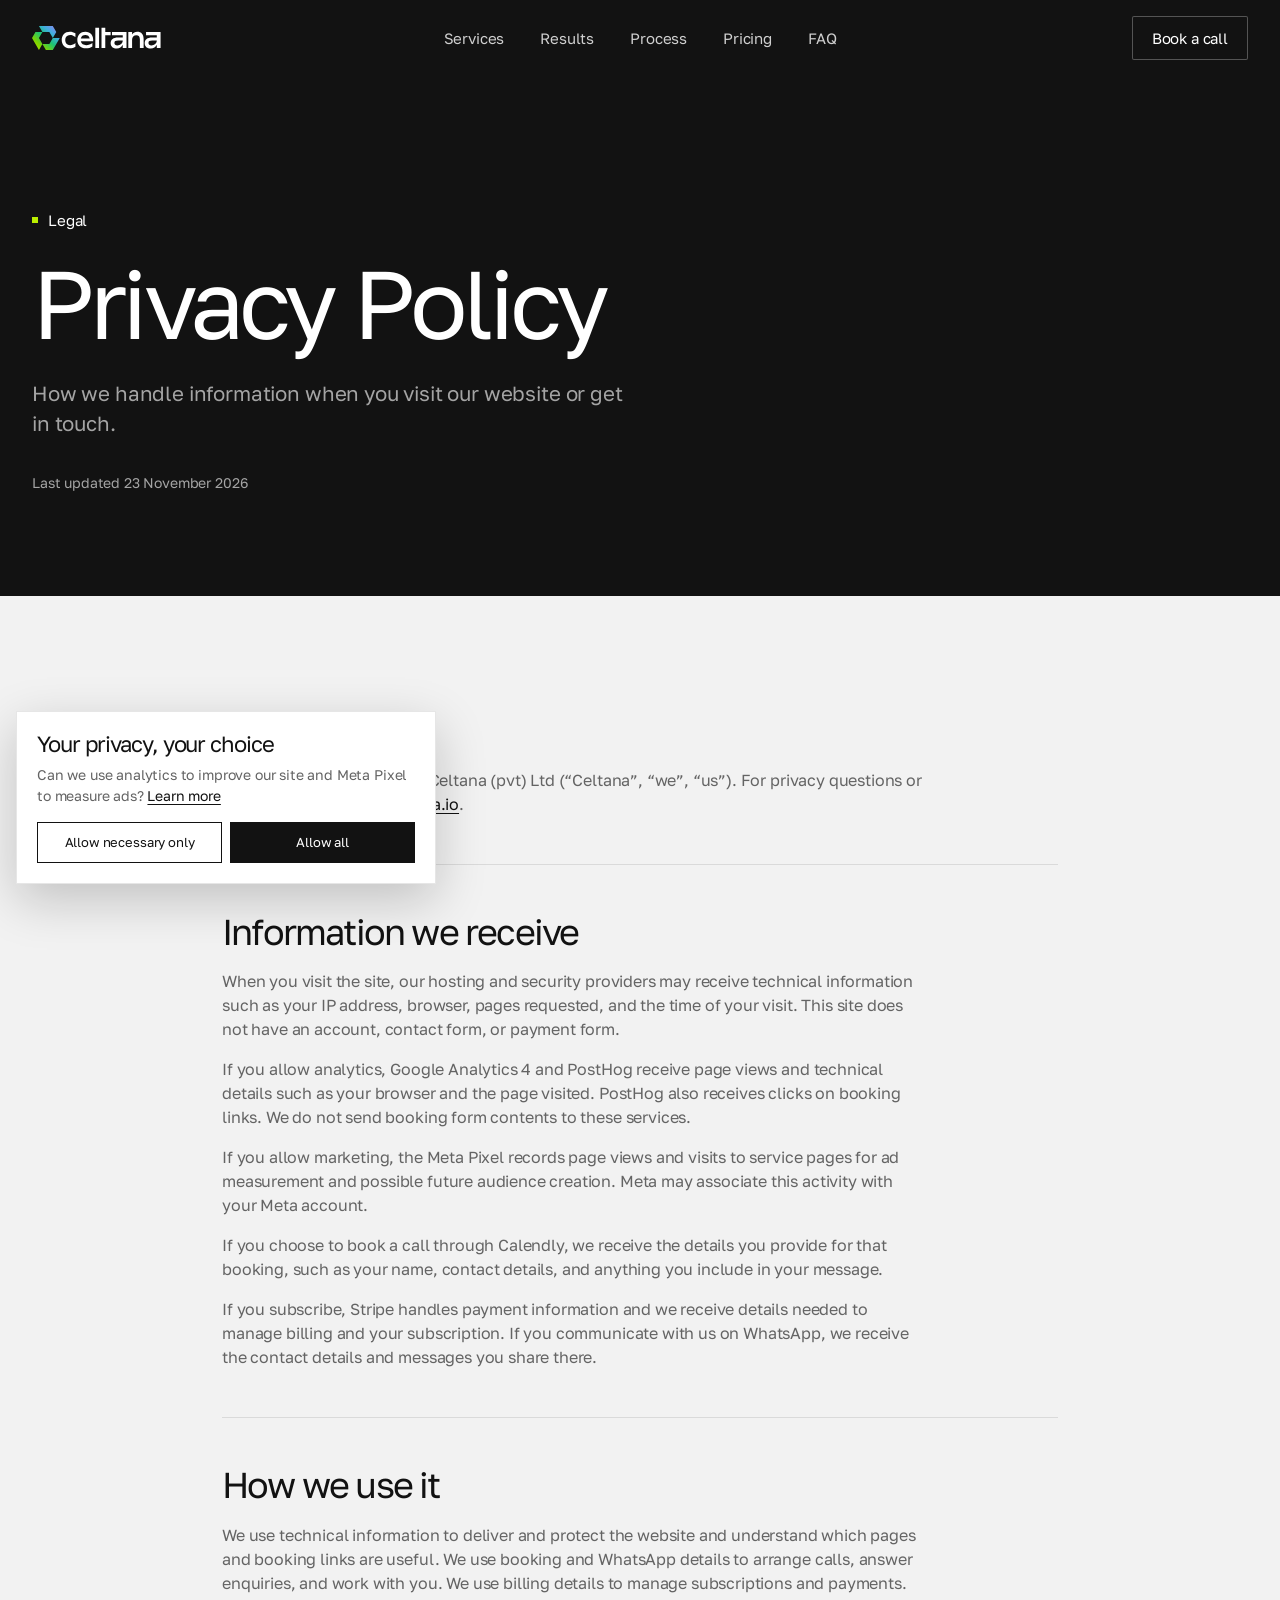
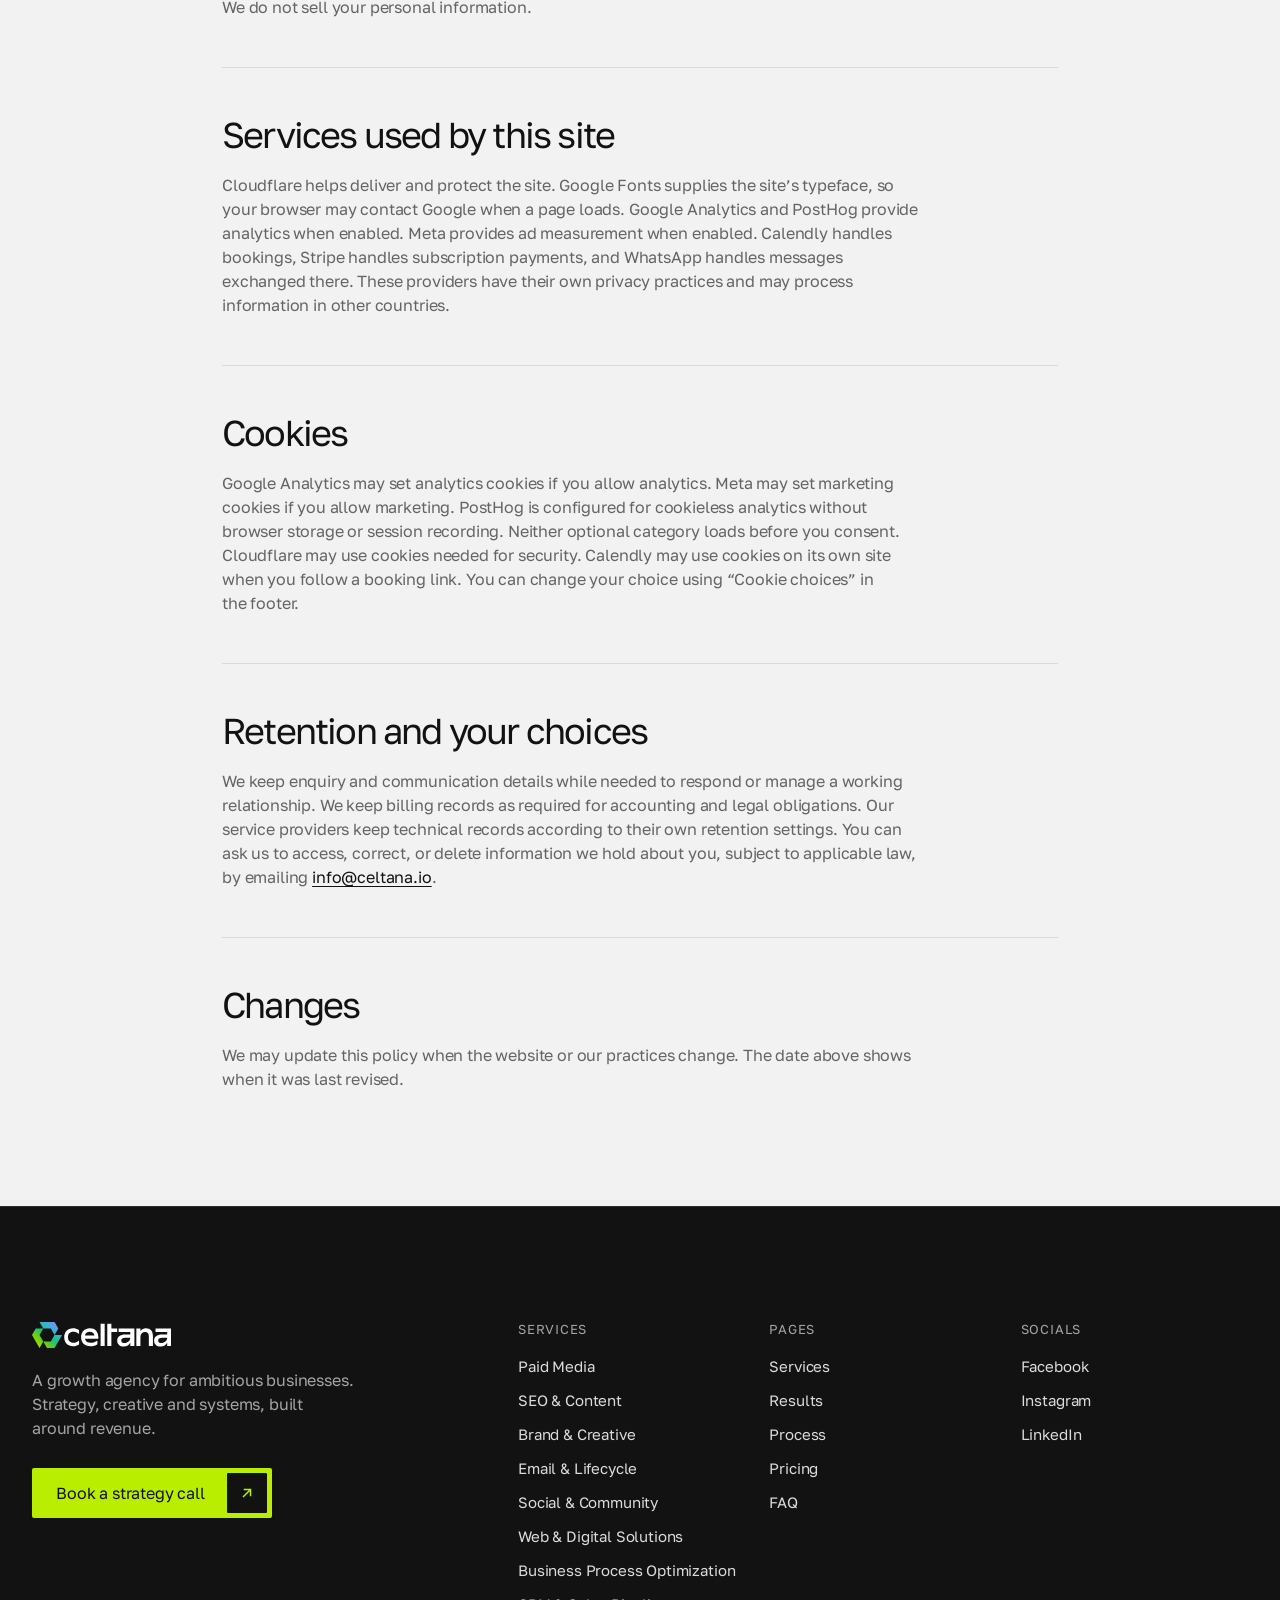
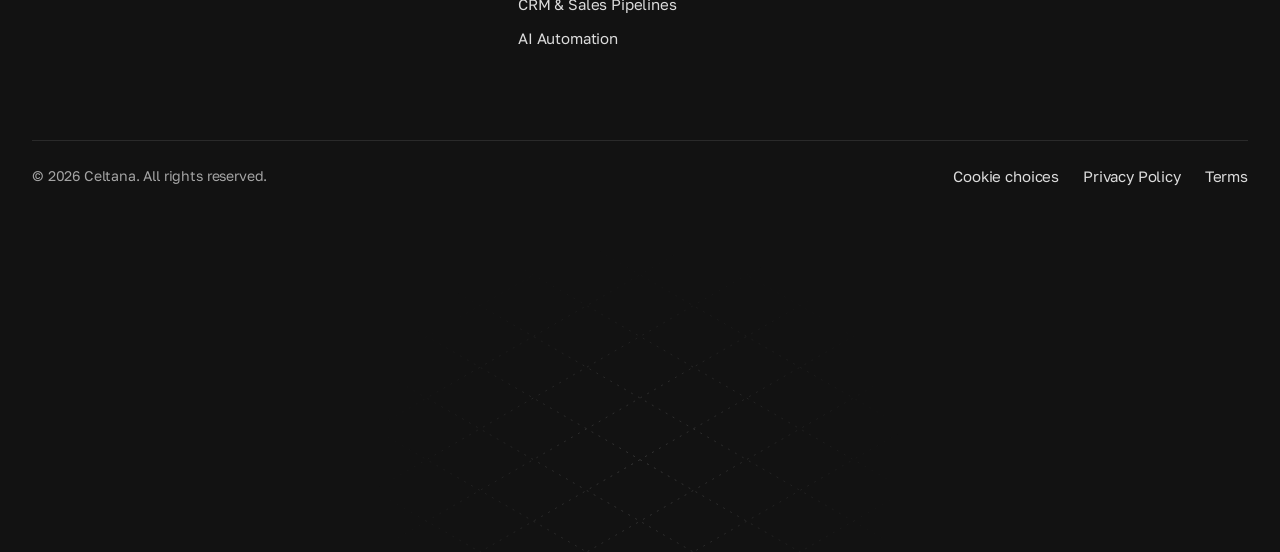
==== commit c530ee71: "Publish 36a9a853e013d9b7b1b5507bfa968f35c129fd50" ====
--- a/privacy/index.html
+++ b/privacy/index.html
@@ -68,4 +68,4 @@
   }
   document.addEventListener("celtana:analytics-consent", startPostHog, { once: true });
   try { if (JSON.parse(localStorage.getItem("celtana-consent"))?.analytics) startPostHog(); } catch (_) {}
-})();</script><link rel="preconnect" href="https://fonts.googleapis.com"><link rel="preconnect" href="https://fonts.gstatic.com" crossorigin><link href="https://fonts.googleapis.com/css2?family=Golos+Text:wght@400;500&display=swap" rel="stylesheet"><script>document.documentElement.classList.remove("no-js");</script><link rel="stylesheet" href="/_astro/Footer.D3UJprCQ.css"></head><body><header class="header" data-header data-astro-cid-kgevm5mn><div class="container inner" data-astro-cid-kgevm5mn><a href="/" class="brand" data-astro-cid-kgevm5mn><svg viewBox="0 0 958.89 179.00" role="img" aria-label="Celtana home" xmlns="http://www.w3.org/2000/svg"><defs><linearGradient id="cg-6ql7gg" x1="0" y1="1" x2="1" y2="0"><stop offset="0" stop-color="#BAEE00"></stop><stop offset=".25" stop-color="#7ED300"></stop><stop offset=".5" stop-color="#1CC274"></stop><stop offset=".7" stop-color="#3FAEDD"></stop><stop offset="1" stop-color="#A47DF7"></stop></linearGradient></defs><path fill="url(#cg-6ql7gg)" fill-rule="evenodd" d="M51.73 0.00L77.63 44.75L25.87 44.75L0.00 89.50L51.73 179.00L77.63 134.25L103.50 179.00L155.26 179.00L207.00 89.50L155.26 89.50L181.13 44.75L155.26 0.00L51.73 0.00ZM77.63 44.75L129.37 44.75L155.26 89.50L129.37 134.25L77.63 134.25L51.73 89.50L77.63 44.75Z"></path><path fill="currentColor" fill-rule="evenodd" d="M323.97 54.54L323.97 82.58C309.94 70.56 297.91 66.55 283.87 66.55C259.81 66.55 247.78 82.58 247.78 104.60C247.78 126.63 261.82 142.65 283.87 142.65C299.91 142.65 311.94 136.65 323.97 126.63L323.97 154.67C309.94 162.68 297.91 166.68 281.87 166.68C245.78 166.68 221.72 140.65 221.72 104.60C221.72 68.56 245.78 42.52 281.87 42.52C297.91 42.52 309.94 46.53 323.97 54.54Z M456.31 114.62L364.08 114.62C368.09 134.64 384.13 142.65 404.18 142.65C422.22 142.65 436.26 136.65 450.29 126.63L450.29 152.67C438.26 162.68 420.22 166.68 402.17 166.68C362.07 166.68 338.01 140.65 338.01 104.60C338.01 68.56 362.07 42.52 398.16 42.52C436.26 42.52 460.32 68.56 456.31 114.62ZM364.08 92.59L430.24 92.59C426.23 74.57 416.21 66.55 398.16 66.55C380.12 66.55 368.09 74.57 364.08 92.59Z M472.35 12.48L500.42 12.48L500.42 164.68L472.35 164.68L472.35 12.48Z M518.47 12.48L546.54 12.48L546.54 44.53L586.64 44.53L586.64 68.56L546.54 68.56L546.54 164.68L518.47 164.68L518.47 12.48Z M596.67 44.53L704.94 44.53L704.94 164.68L676.87 164.68L676.87 140.65C668.85 158.67 652.81 168.69 632.76 168.69C604.69 168.69 586.64 152.67 586.64 128.64C586.64 102.60 606.69 86.58 640.78 86.58L676.87 86.58L676.87 68.56L596.67 68.56L596.67 44.53ZM676.87 108.61L642.78 108.61C622.73 108.61 614.71 114.62 614.71 126.63C614.71 138.65 622.73 144.66 636.77 144.66C658.82 144.66 676.87 128.64 676.87 108.61Z M718.37 44.53L746.44 44.53L746.44 62.55C756.47 48.53 768.50 42.52 784.54 42.52C816.62 42.52 832.66 62.55 832.66 96.59L832.66 164.68L804.59 164.68L804.59 100.60C804.59 78.57 796.57 68.56 778.52 68.56C758.47 68.56 746.44 82.58 746.44 102.60L746.44 164.68L718.37 164.68L718.37 44.53Z M850.62 44.53L958.89 44.53L958.89 164.68L930.82 164.68L930.82 140.65C922.80 158.67 906.76 168.69 886.71 168.69C858.64 168.69 840.60 152.67 840.60 128.64C840.60 102.60 860.65 86.58 894.73 86.58L930.82 86.58L930.82 68.56L850.62 68.56L850.62 44.53ZM930.82 108.61L896.74 108.61C876.69 108.61 868.67 114.62 868.67 126.63C868.67 138.65 876.69 144.66 890.72 144.66C912.78 144.66 930.82 128.64 930.82 108.61Z"></path></svg></a><nav aria-label="Primary" data-astro-cid-kgevm5mn><ul data-astro-cid-kgevm5mn><li data-astro-cid-kgevm5mn><a href="/#services" data-astro-cid-kgevm5mn>Services</a></li><li data-astro-cid-kgevm5mn><a href="/#results" data-astro-cid-kgevm5mn>Results</a></li><li data-astro-cid-kgevm5mn><a href="/#process" data-astro-cid-kgevm5mn>Process</a></li><li data-astro-cid-kgevm5mn><a href="/#pricing" data-astro-cid-kgevm5mn>Pricing</a></li><li data-astro-cid-kgevm5mn><a href="/#faq" data-astro-cid-kgevm5mn>FAQ</a></li></ul></nav><div class="end" data-astro-cid-kgevm5mn><a class="btn btn-outline nav-cta" href="https://calendly.com/celtana/strategy-call" data-posthog-event="booking_link_clicked" target="_blank" rel="noopener"><span>Book a call</span></a><button class="menu-btn" type="button" aria-expanded="false" aria-controls="mobile-nav" aria-label="Open menu" data-astro-cid-kgevm5mn><span data-astro-cid-kgevm5mn></span><span data-astro-cid-kgevm5mn></span></button></div></div><div class="mobile-nav" id="mobile-nav" hidden data-astro-cid-kgevm5mn><ul data-astro-cid-kgevm5mn><li data-astro-cid-kgevm5mn><a href="/#services" data-astro-cid-kgevm5mn>Services</a></li><li data-astro-cid-kgevm5mn><a href="/#results" data-astro-cid-kgevm5mn>Results</a></li><li data-astro-cid-kgevm5mn><a href="/#process" data-astro-cid-kgevm5mn>Process</a></li><li data-astro-cid-kgevm5mn><a href="/#pricing" data-astro-cid-kgevm5mn>Pricing</a></li><li data-astro-cid-kgevm5mn><a href="/#faq" data-astro-cid-kgevm5mn>FAQ</a></li></ul></div></header><script type="module">var e=document.querySelector(`[data-header]`),t=document.querySelector(`.menu-btn`),n=document.getElementById(`mobile-nav`);if(e){let t=window.scrollY,r=()=>{let r=window.scrollY;e.classList.toggle(`is-scrolled`,r>24),e.classList.toggle(`is-hidden`,r>400&&r>t&&n?.hidden!==!1),t=r};r(),window.addEventListener(`scroll`,r,{passive:!0})}if(t&&n){let e=e=>{t.setAttribute(`aria-expanded`,String(e)),n.hidden=!e};t.addEventListener(`click`,()=>e(n.hidden)),n.querySelectorAll(`a`).forEach(t=>t.addEventListener(`click`,()=>e(!1)))}</script><main class="legal-page"><header class="legal-hero dark"><div class="container"><span class="label">Legal</span><h1>Privacy Policy</h1><p>How we handle information when you visit our website or get in touch.</p><span class="updated">Last updated <time datetime="2026-11-23">23 November 2026</time></span></div></header><article class="container legal-content"><section><h2>Who we are</h2><p>This website is operated by Celtana (pvt) Ltd (“Celtana”, “we”, “us”). For privacy questions or requests, email <a href="mailto:info@celtana.io">info@celtana.io</a>.</p></section><section><h2>Information we receive</h2><p>When you visit the site, our hosting and security providers may receive technical information such as your IP address, browser, pages requested, and the time of your visit. This site does not have an account, contact form, or payment form.</p><p>If you allow analytics, Google Analytics 4 and PostHog receive page views and technical details such as your browser and the page visited. PostHog also receives clicks on booking links. We do not send booking form contents to these services.</p><p>If you allow marketing, the Meta Pixel records page views and visits to service pages for ad measurement and possible future audience creation. Meta may associate this activity with your Meta account.</p><p>If you choose to book a call through Calendly, we receive the details you provide for that booking, such as your name, contact details, and anything you include in your message.</p><p>If you subscribe, Stripe handles payment information and we receive details needed to manage billing and your subscription. If you communicate with us on WhatsApp, we receive the contact details and messages you share there.</p></section><section><h2>How we use it</h2><p>We use technical information to deliver and protect the website and understand which pages and booking links are useful. We use booking and WhatsApp details to arrange calls, answer enquiries, and work with you. We use billing details to manage subscriptions and payments. We do not sell your personal information.</p></section><section><h2>Services used by this site</h2><p>Cloudflare helps deliver and protect the site. Google Fonts supplies the site’s typeface, so your browser may contact Google when a page loads. Google Analytics and PostHog provide analytics when enabled. Meta provides ad measurement when enabled. Calendly handles bookings, Stripe handles subscription payments, and WhatsApp handles messages exchanged there. These providers have their own privacy practices and may process information in other countries.</p></section><section><h2>Cookies</h2><p>Google Analytics may set analytics cookies if you allow analytics. Meta may set marketing cookies if you allow marketing. PostHog is configured for cookieless analytics without browser storage or session recording. Neither optional category loads before you consent. Cloudflare may use cookies needed for security. Calendly may use cookies on its own site when you follow a booking link. You can change your choice using “Cookie choices” in the footer.</p></section><section><h2>Retention and your choices</h2><p>We keep enquiry and communication details while needed to respond or manage a working relationship. We keep billing records as required for accounting and legal obligations. Our service providers keep technical records according to their own retention settings. You can ask us to access, correct, or delete information we hold about you, subject to applicable law, by emailing <a href="mailto:info@celtana.io">info@celtana.io</a>.</p></section><section><h2>Changes</h2><p>We may update this policy when the website or our practices change. The date above shows when it was last revised.</p></section></article></main><footer class="footer dark" data-astro-cid-yvkg62gd><div class="container" data-astro-cid-yvkg62gd><div class="top" data-astro-cid-yvkg62gd><div class="about" data-astro-cid-yvkg62gd><svg class="f-logo" viewBox="0 0 958.89 179.00" role="img" aria-label="Celtana" xmlns="http://www.w3.org/2000/svg"><defs><linearGradient id="cg-0y4bpm" x1="0" y1="1" x2="1" y2="0"><stop offset="0" stop-color="#BAEE00"></stop><stop offset=".25" stop-color="#7ED300"></stop><stop offset=".5" stop-color="#1CC274"></stop><stop offset=".7" stop-color="#3FAEDD"></stop><stop offset="1" stop-color="#A47DF7"></stop></linearGradient></defs><path fill="url(#cg-0y4bpm)" fill-rule="evenodd" d="M51.73 0.00L77.63 44.75L25.87 44.75L0.00 89.50L51.73 179.00L77.63 134.25L103.50 179.00L155.26 179.00L207.00 89.50L155.26 89.50L181.13 44.75L155.26 0.00L51.73 0.00ZM77.63 44.75L129.37 44.75L155.26 89.50L129.37 134.25L77.63 134.25L51.73 89.50L77.63 44.75Z"></path><path fill="currentColor" fill-rule="evenodd" d="M323.97 54.54L323.97 82.58C309.94 70.56 297.91 66.55 283.87 66.55C259.81 66.55 247.78 82.58 247.78 104.60C247.78 126.63 261.82 142.65 283.87 142.65C299.91 142.65 311.94 136.65 323.97 126.63L323.97 154.67C309.94 162.68 297.91 166.68 281.87 166.68C245.78 166.68 221.72 140.65 221.72 104.60C221.72 68.56 245.78 42.52 281.87 42.52C297.91 42.52 309.94 46.53 323.97 54.54Z M456.31 114.62L364.08 114.62C368.09 134.64 384.13 142.65 404.18 142.65C422.22 142.65 436.26 136.65 450.29 126.63L450.29 152.67C438.26 162.68 420.22 166.68 402.17 166.68C362.07 166.68 338.01 140.65 338.01 104.60C338.01 68.56 362.07 42.52 398.16 42.52C436.26 42.52 460.32 68.56 456.31 114.62ZM364.08 92.59L430.24 92.59C426.23 74.57 416.21 66.55 398.16 66.55C380.12 66.55 368.09 74.57 364.08 92.59Z M472.35 12.48L500.42 12.48L500.42 164.68L472.35 164.68L472.35 12.48Z M518.47 12.48L546.54 12.48L546.54 44.53L586.64 44.53L586.64 68.56L546.54 68.56L546.54 164.68L518.47 164.68L518.47 12.48Z M596.67 44.53L704.94 44.53L704.94 164.68L676.87 164.68L676.87 140.65C668.85 158.67 652.81 168.69 632.76 168.69C604.69 168.69 586.64 152.67 586.64 128.64C586.64 102.60 606.69 86.58 640.78 86.58L676.87 86.58L676.87 68.56L596.67 68.56L596.67 44.53ZM676.87 108.61L642.78 108.61C622.73 108.61 614.71 114.62 614.71 126.63C614.71 138.65 622.73 144.66 636.77 144.66C658.82 144.66 676.87 128.64 676.87 108.61Z M718.37 44.53L746.44 44.53L746.44 62.55C756.47 48.53 768.50 42.52 784.54 42.52C816.62 42.52 832.66 62.55 832.66 96.59L832.66 164.68L804.59 164.68L804.59 100.60C804.59 78.57 796.57 68.56 778.52 68.56C758.47 68.56 746.44 82.58 746.44 102.60L746.44 164.68L718.37 164.68L718.37 44.53Z M850.62 44.53L958.89 44.53L958.89 164.68L930.82 164.68L930.82 140.65C922.80 158.67 906.76 168.69 886.71 168.69C858.64 168.69 840.60 152.67 840.60 128.64C840.60 102.60 860.65 86.58 894.73 86.58L930.82 86.58L930.82 68.56L850.62 68.56L850.62 44.53ZM930.82 108.61L896.74 108.61C876.69 108.61 868.67 114.62 868.67 126.63C868.67 138.65 876.69 144.66 890.72 144.66C912.78 144.66 930.82 128.64 930.82 108.61Z"></path></svg><p data-astro-cid-yvkg62gd>A growth agency for ambitious businesses. Strategy, creative and systems, built around revenue.</p><a class="btn book" href="https://calendly.com/celtana/strategy-call" data-posthog-event="booking_link_clicked" target="_blank" rel="noopener"><span>Book a strategy call</span><span class="arrow" aria-hidden="true"><svg width="14" height="14" viewBox="0 0 14 14" fill="none"><path d="M3.5 10.5l7-7M4.5 3.5h6v6" stroke="currentColor" stroke-width="1.5" stroke-linecap="square"></path></svg><svg width="14" height="14" viewBox="0 0 14 14" fill="none"><path d="M3.5 10.5l7-7M4.5 3.5h6v6" stroke="currentColor" stroke-width="1.5" stroke-linecap="square"></path></svg></span></a></div><nav class="cols" aria-label="Footer" data-astro-cid-yvkg62gd><div data-astro-cid-yvkg62gd><h3 data-astro-cid-yvkg62gd>Services</h3><ul data-astro-cid-yvkg62gd><li data-astro-cid-yvkg62gd><a href="/services/paid-media/" data-astro-cid-yvkg62gd>Paid Media</a></li><li data-astro-cid-yvkg62gd><a href="/services/seo-content/" data-astro-cid-yvkg62gd>SEO &amp; Content</a></li><li data-astro-cid-yvkg62gd><a href="/services/brand-creative/" data-astro-cid-yvkg62gd>Brand &amp; Creative</a></li><li data-astro-cid-yvkg62gd><a href="/services/email-lifecycle/" data-astro-cid-yvkg62gd>Email &amp; Lifecycle</a></li><li data-astro-cid-yvkg62gd><a href="/services/social-community/" data-astro-cid-yvkg62gd>Social &amp; Community</a></li><li data-astro-cid-yvkg62gd><a href="/services/conversion-web/" data-astro-cid-yvkg62gd>Web &amp; Digital Solutions</a></li><li data-astro-cid-yvkg62gd><a href="/services/process-optimization/" data-astro-cid-yvkg62gd>Business Process Optimization</a></li><li data-astro-cid-yvkg62gd><a href="/services/crm-sales-pipelines/" data-astro-cid-yvkg62gd>CRM &amp; Sales Pipelines</a></li><li data-astro-cid-yvkg62gd><a href="/services/ai-automation/" data-astro-cid-yvkg62gd>AI Automation</a></li></ul></div><div data-astro-cid-yvkg62gd><h3 data-astro-cid-yvkg62gd>Pages</h3><ul data-astro-cid-yvkg62gd><li data-astro-cid-yvkg62gd><a href="/#services" data-astro-cid-yvkg62gd>Services</a></li><li data-astro-cid-yvkg62gd><a href="/#results" data-astro-cid-yvkg62gd>Results</a></li><li data-astro-cid-yvkg62gd><a href="/#process" data-astro-cid-yvkg62gd>Process</a></li><li data-astro-cid-yvkg62gd><a href="/#pricing" data-astro-cid-yvkg62gd>Pricing</a></li><li data-astro-cid-yvkg62gd><a href="/#faq" data-astro-cid-yvkg62gd>FAQ</a></li></ul></div><div data-astro-cid-yvkg62gd><h3 data-astro-cid-yvkg62gd>Socials</h3><ul data-astro-cid-yvkg62gd><li data-astro-cid-yvkg62gd><a href="https://web.facebook.com/celtana.io/" data-astro-cid-yvkg62gd>Facebook</a></li><li data-astro-cid-yvkg62gd><a href="https://www.instagram.com/celtana.io/" data-astro-cid-yvkg62gd>Instagram</a></li><li data-astro-cid-yvkg62gd><a href="https://www.linkedin.com/company/celtana-io/" data-astro-cid-yvkg62gd>LinkedIn</a></li></ul></div></nav></div><div class="bottom" data-astro-cid-yvkg62gd><span data-astro-cid-yvkg62gd>© 2026 Celtana. All rights reserved.</span><div class="legal" data-astro-cid-yvkg62gd><button type="button" data-consent-open data-astro-cid-yvkg62gd>Cookie choices</button><a href="/privacy/" data-astro-cid-yvkg62gd>Privacy Policy</a><a href="/terms/" data-astro-cid-yvkg62gd>Terms</a></div></div></div><div class="chart" data-astro-cid-yvkg62gd><div class="blocks-chart" aria-hidden="true" data-astro-cid-i5zgjwo4><canvas data-blocks-chart data-mode="wave" data-astro-cid-i5zgjwo4></canvas></div><script type="module" src="/_astro/BlocksChart.astro_astro_type_script_index_0_lang.DUdlTAFC.js"></script></div></footer><aside class="consent-panel" data-consent hidden aria-label="Cookie choices"><h2>Your privacy, your choice</h2><p>Can we use analytics to improve our site and Meta Pixel to measure ads? <a href="/privacy/">Learn more</a></p><div class="consent-actions"><button type="button" data-consent-action="reject">Allow necessary only</button><button type="button" data-consent-action="all">Allow all</button></div></aside><script type="module">var e=new IntersectionObserver(t=>{for(let n of t)n.isIntersecting&&(n.target.classList.add(`is-in`),e.unobserve(n.target))},{rootMargin:`0px 0px -10% 0px`,threshold:.08});document.querySelectorAll(`[data-reveal]`).forEach(t=>e.observe(t));</script></body></html>+})();</script><link rel="preconnect" href="https://fonts.googleapis.com"><link rel="preconnect" href="https://fonts.gstatic.com" crossorigin><link href="https://fonts.googleapis.com/css2?family=Golos+Text:wght@400;500&display=swap" rel="stylesheet"><script>document.documentElement.classList.remove("no-js");</script><link rel="stylesheet" href="/_astro/Footer.D3UJprCQ.css"></head><body><header class="header" data-header data-astro-cid-kgevm5mn><div class="container inner" data-astro-cid-kgevm5mn><a href="/" class="brand" data-astro-cid-kgevm5mn><svg viewBox="0 0 958.89 179.00" role="img" aria-label="Celtana home" xmlns="http://www.w3.org/2000/svg"><defs><linearGradient id="cg-9d46fo" x1="0" y1="1" x2="1" y2="0"><stop offset="0" stop-color="#BAEE00"></stop><stop offset=".25" stop-color="#7ED300"></stop><stop offset=".5" stop-color="#1CC274"></stop><stop offset=".7" stop-color="#3FAEDD"></stop><stop offset="1" stop-color="#A47DF7"></stop></linearGradient></defs><path fill="url(#cg-9d46fo)" fill-rule="evenodd" d="M51.73 0.00L77.63 44.75L25.87 44.75L0.00 89.50L51.73 179.00L77.63 134.25L103.50 179.00L155.26 179.00L207.00 89.50L155.26 89.50L181.13 44.75L155.26 0.00L51.73 0.00ZM77.63 44.75L129.37 44.75L155.26 89.50L129.37 134.25L77.63 134.25L51.73 89.50L77.63 44.75Z"></path><path fill="currentColor" fill-rule="evenodd" d="M323.97 54.54L323.97 82.58C309.94 70.56 297.91 66.55 283.87 66.55C259.81 66.55 247.78 82.58 247.78 104.60C247.78 126.63 261.82 142.65 283.87 142.65C299.91 142.65 311.94 136.65 323.97 126.63L323.97 154.67C309.94 162.68 297.91 166.68 281.87 166.68C245.78 166.68 221.72 140.65 221.72 104.60C221.72 68.56 245.78 42.52 281.87 42.52C297.91 42.52 309.94 46.53 323.97 54.54Z M456.31 114.62L364.08 114.62C368.09 134.64 384.13 142.65 404.18 142.65C422.22 142.65 436.26 136.65 450.29 126.63L450.29 152.67C438.26 162.68 420.22 166.68 402.17 166.68C362.07 166.68 338.01 140.65 338.01 104.60C338.01 68.56 362.07 42.52 398.16 42.52C436.26 42.52 460.32 68.56 456.31 114.62ZM364.08 92.59L430.24 92.59C426.23 74.57 416.21 66.55 398.16 66.55C380.12 66.55 368.09 74.57 364.08 92.59Z M472.35 12.48L500.42 12.48L500.42 164.68L472.35 164.68L472.35 12.48Z M518.47 12.48L546.54 12.48L546.54 44.53L586.64 44.53L586.64 68.56L546.54 68.56L546.54 164.68L518.47 164.68L518.47 12.48Z M596.67 44.53L704.94 44.53L704.94 164.68L676.87 164.68L676.87 140.65C668.85 158.67 652.81 168.69 632.76 168.69C604.69 168.69 586.64 152.67 586.64 128.64C586.64 102.60 606.69 86.58 640.78 86.58L676.87 86.58L676.87 68.56L596.67 68.56L596.67 44.53ZM676.87 108.61L642.78 108.61C622.73 108.61 614.71 114.62 614.71 126.63C614.71 138.65 622.73 144.66 636.77 144.66C658.82 144.66 676.87 128.64 676.87 108.61Z M718.37 44.53L746.44 44.53L746.44 62.55C756.47 48.53 768.50 42.52 784.54 42.52C816.62 42.52 832.66 62.55 832.66 96.59L832.66 164.68L804.59 164.68L804.59 100.60C804.59 78.57 796.57 68.56 778.52 68.56C758.47 68.56 746.44 82.58 746.44 102.60L746.44 164.68L718.37 164.68L718.37 44.53Z M850.62 44.53L958.89 44.53L958.89 164.68L930.82 164.68L930.82 140.65C922.80 158.67 906.76 168.69 886.71 168.69C858.64 168.69 840.60 152.67 840.60 128.64C840.60 102.60 860.65 86.58 894.73 86.58L930.82 86.58L930.82 68.56L850.62 68.56L850.62 44.53ZM930.82 108.61L896.74 108.61C876.69 108.61 868.67 114.62 868.67 126.63C868.67 138.65 876.69 144.66 890.72 144.66C912.78 144.66 930.82 128.64 930.82 108.61Z"></path></svg></a><nav aria-label="Primary" data-astro-cid-kgevm5mn><ul data-astro-cid-kgevm5mn><li data-astro-cid-kgevm5mn><a href="/#services" data-astro-cid-kgevm5mn>Services</a></li><li data-astro-cid-kgevm5mn><a href="/#results" data-astro-cid-kgevm5mn>Results</a></li><li data-astro-cid-kgevm5mn><a href="/#process" data-astro-cid-kgevm5mn>Process</a></li><li data-astro-cid-kgevm5mn><a href="/#pricing" data-astro-cid-kgevm5mn>Pricing</a></li><li data-astro-cid-kgevm5mn><a href="/#faq" data-astro-cid-kgevm5mn>FAQ</a></li></ul></nav><div class="end" data-astro-cid-kgevm5mn><a class="btn btn-outline nav-cta" href="https://calendly.com/celtana/strategy-call" data-posthog-event="booking_link_clicked" target="_blank" rel="noopener"><span>Book a call</span></a><button class="menu-btn" type="button" aria-expanded="false" aria-controls="mobile-nav" aria-label="Open menu" data-astro-cid-kgevm5mn><span data-astro-cid-kgevm5mn></span><span data-astro-cid-kgevm5mn></span></button></div></div><div class="mobile-nav" id="mobile-nav" hidden data-astro-cid-kgevm5mn><ul data-astro-cid-kgevm5mn><li data-astro-cid-kgevm5mn><a href="/#services" data-astro-cid-kgevm5mn>Services</a></li><li data-astro-cid-kgevm5mn><a href="/#results" data-astro-cid-kgevm5mn>Results</a></li><li data-astro-cid-kgevm5mn><a href="/#process" data-astro-cid-kgevm5mn>Process</a></li><li data-astro-cid-kgevm5mn><a href="/#pricing" data-astro-cid-kgevm5mn>Pricing</a></li><li data-astro-cid-kgevm5mn><a href="/#faq" data-astro-cid-kgevm5mn>FAQ</a></li></ul></div></header><script type="module">var e=document.querySelector(`[data-header]`),t=document.querySelector(`.menu-btn`),n=document.getElementById(`mobile-nav`);if(e){let t=window.scrollY,r=()=>{let r=window.scrollY;e.classList.toggle(`is-scrolled`,r>24),e.classList.toggle(`is-hidden`,r>400&&r>t&&n?.hidden!==!1),t=r};r(),window.addEventListener(`scroll`,r,{passive:!0})}if(t&&n){let e=e=>{t.setAttribute(`aria-expanded`,String(e)),n.hidden=!e};t.addEventListener(`click`,()=>e(n.hidden)),n.querySelectorAll(`a`).forEach(t=>t.addEventListener(`click`,()=>e(!1)))}</script><main class="legal-page"><header class="legal-hero dark"><div class="container"><span class="label">Legal</span><h1>Privacy Policy</h1><p>How we handle information when you visit our website or get in touch.</p><span class="updated">Last updated <time datetime="2026-11-23">23 November 2026</time></span></div></header><article class="container legal-content"><section><h2>Who we are</h2><p>This website is operated by Celtana (pvt) Ltd (“Celtana”, “we”, “us”). For privacy questions or requests, email <a href="mailto:info@celtana.io">info@celtana.io</a>.</p></section><section><h2>Information we receive</h2><p>When you visit the site, our hosting and security providers may receive technical information such as your IP address, browser, pages requested, and the time of your visit. This site does not have an account, contact form, or payment form.</p><p>If you allow analytics, Google Analytics 4 and PostHog receive page views and technical details such as your browser and the page visited. PostHog also receives clicks on booking links. We do not send booking form contents to these services.</p><p>If you allow marketing, the Meta Pixel records page views and visits to service pages for ad measurement and possible future audience creation. Meta may associate this activity with your Meta account.</p><p>If you choose to book a call through Calendly, we receive the details you provide for that booking, such as your name, contact details, and anything you include in your message.</p><p>If you subscribe, Stripe handles payment information and we receive details needed to manage billing and your subscription. If you communicate with us on WhatsApp, we receive the contact details and messages you share there.</p></section><section><h2>How we use it</h2><p>We use technical information to deliver and protect the website and understand which pages and booking links are useful. We use booking and WhatsApp details to arrange calls, answer enquiries, and work with you. We use billing details to manage subscriptions and payments. We do not sell your personal information.</p></section><section><h2>Services used by this site</h2><p>Cloudflare helps deliver and protect the site. Google Fonts supplies the site’s typeface, so your browser may contact Google when a page loads. Google Analytics and PostHog provide analytics when enabled. Meta provides ad measurement when enabled. Calendly handles bookings, Stripe handles subscription payments, and WhatsApp handles messages exchanged there. These providers have their own privacy practices and may process information in other countries.</p></section><section><h2>Cookies</h2><p>Google Analytics may set analytics cookies if you allow analytics. Meta may set marketing cookies if you allow marketing. PostHog is configured for cookieless analytics without browser storage or session recording. Neither optional category loads before you consent. Cloudflare may use cookies needed for security. Calendly may use cookies on its own site when you follow a booking link. You can change your choice using “Cookie choices” in the footer.</p></section><section><h2>Retention and your choices</h2><p>We keep enquiry and communication details while needed to respond or manage a working relationship. We keep billing records as required for accounting and legal obligations. Our service providers keep technical records according to their own retention settings. You can ask us to access, correct, or delete information we hold about you, subject to applicable law, by emailing <a href="mailto:info@celtana.io">info@celtana.io</a>.</p></section><section><h2>Changes</h2><p>We may update this policy when the website or our practices change. The date above shows when it was last revised.</p></section></article></main><footer class="footer dark" data-astro-cid-yvkg62gd><div class="container" data-astro-cid-yvkg62gd><div class="top" data-astro-cid-yvkg62gd><div class="about" data-astro-cid-yvkg62gd><svg class="f-logo" viewBox="0 0 958.89 179.00" role="img" aria-label="Celtana" xmlns="http://www.w3.org/2000/svg"><defs><linearGradient id="cg-x29l1p" x1="0" y1="1" x2="1" y2="0"><stop offset="0" stop-color="#BAEE00"></stop><stop offset=".25" stop-color="#7ED300"></stop><stop offset=".5" stop-color="#1CC274"></stop><stop offset=".7" stop-color="#3FAEDD"></stop><stop offset="1" stop-color="#A47DF7"></stop></linearGradient></defs><path fill="url(#cg-x29l1p)" fill-rule="evenodd" d="M51.73 0.00L77.63 44.75L25.87 44.75L0.00 89.50L51.73 179.00L77.63 134.25L103.50 179.00L155.26 179.00L207.00 89.50L155.26 89.50L181.13 44.75L155.26 0.00L51.73 0.00ZM77.63 44.75L129.37 44.75L155.26 89.50L129.37 134.25L77.63 134.25L51.73 89.50L77.63 44.75Z"></path><path fill="currentColor" fill-rule="evenodd" d="M323.97 54.54L323.97 82.58C309.94 70.56 297.91 66.55 283.87 66.55C259.81 66.55 247.78 82.58 247.78 104.60C247.78 126.63 261.82 142.65 283.87 142.65C299.91 142.65 311.94 136.65 323.97 126.63L323.97 154.67C309.94 162.68 297.91 166.68 281.87 166.68C245.78 166.68 221.72 140.65 221.72 104.60C221.72 68.56 245.78 42.52 281.87 42.52C297.91 42.52 309.94 46.53 323.97 54.54Z M456.31 114.62L364.08 114.62C368.09 134.64 384.13 142.65 404.18 142.65C422.22 142.65 436.26 136.65 450.29 126.63L450.29 152.67C438.26 162.68 420.22 166.68 402.17 166.68C362.07 166.68 338.01 140.65 338.01 104.60C338.01 68.56 362.07 42.52 398.16 42.52C436.26 42.52 460.32 68.56 456.31 114.62ZM364.08 92.59L430.24 92.59C426.23 74.57 416.21 66.55 398.16 66.55C380.12 66.55 368.09 74.57 364.08 92.59Z M472.35 12.48L500.42 12.48L500.42 164.68L472.35 164.68L472.35 12.48Z M518.47 12.48L546.54 12.48L546.54 44.53L586.64 44.53L586.64 68.56L546.54 68.56L546.54 164.68L518.47 164.68L518.47 12.48Z M596.67 44.53L704.94 44.53L704.94 164.68L676.87 164.68L676.87 140.65C668.85 158.67 652.81 168.69 632.76 168.69C604.69 168.69 586.64 152.67 586.64 128.64C586.64 102.60 606.69 86.58 640.78 86.58L676.87 86.58L676.87 68.56L596.67 68.56L596.67 44.53ZM676.87 108.61L642.78 108.61C622.73 108.61 614.71 114.62 614.71 126.63C614.71 138.65 622.73 144.66 636.77 144.66C658.82 144.66 676.87 128.64 676.87 108.61Z M718.37 44.53L746.44 44.53L746.44 62.55C756.47 48.53 768.50 42.52 784.54 42.52C816.62 42.52 832.66 62.55 832.66 96.59L832.66 164.68L804.59 164.68L804.59 100.60C804.59 78.57 796.57 68.56 778.52 68.56C758.47 68.56 746.44 82.58 746.44 102.60L746.44 164.68L718.37 164.68L718.37 44.53Z M850.62 44.53L958.89 44.53L958.89 164.68L930.82 164.68L930.82 140.65C922.80 158.67 906.76 168.69 886.71 168.69C858.64 168.69 840.60 152.67 840.60 128.64C840.60 102.60 860.65 86.58 894.73 86.58L930.82 86.58L930.82 68.56L850.62 68.56L850.62 44.53ZM930.82 108.61L896.74 108.61C876.69 108.61 868.67 114.62 868.67 126.63C868.67 138.65 876.69 144.66 890.72 144.66C912.78 144.66 930.82 128.64 930.82 108.61Z"></path></svg><p data-astro-cid-yvkg62gd>A growth agency for ambitious businesses. Strategy, creative and systems, built around revenue.</p><a class="btn book" href="https://calendly.com/celtana/strategy-call" data-posthog-event="booking_link_clicked" target="_blank" rel="noopener"><span>Book a strategy call</span><span class="arrow" aria-hidden="true"><svg width="14" height="14" viewBox="0 0 14 14" fill="none"><path d="M3.5 10.5l7-7M4.5 3.5h6v6" stroke="currentColor" stroke-width="1.5" stroke-linecap="square"></path></svg><svg width="14" height="14" viewBox="0 0 14 14" fill="none"><path d="M3.5 10.5l7-7M4.5 3.5h6v6" stroke="currentColor" stroke-width="1.5" stroke-linecap="square"></path></svg></span></a></div><nav class="cols" aria-label="Footer" data-astro-cid-yvkg62gd><div data-astro-cid-yvkg62gd><h3 data-astro-cid-yvkg62gd>Services</h3><ul data-astro-cid-yvkg62gd><li data-astro-cid-yvkg62gd><a href="/services/paid-media/" data-astro-cid-yvkg62gd>Paid Media</a></li><li data-astro-cid-yvkg62gd><a href="/services/seo-content/" data-astro-cid-yvkg62gd>SEO &amp; Content</a></li><li data-astro-cid-yvkg62gd><a href="/services/brand-creative/" data-astro-cid-yvkg62gd>Brand &amp; Creative</a></li><li data-astro-cid-yvkg62gd><a href="/services/email-lifecycle/" data-astro-cid-yvkg62gd>Email &amp; Lifecycle</a></li><li data-astro-cid-yvkg62gd><a href="/services/social-community/" data-astro-cid-yvkg62gd>Social &amp; Community</a></li><li data-astro-cid-yvkg62gd><a href="/services/conversion-web/" data-astro-cid-yvkg62gd>Web &amp; Digital Solutions</a></li><li data-astro-cid-yvkg62gd><a href="/services/process-optimization/" data-astro-cid-yvkg62gd>Business Process Optimization</a></li><li data-astro-cid-yvkg62gd><a href="/services/crm-sales-pipelines/" data-astro-cid-yvkg62gd>CRM &amp; Sales Pipelines</a></li><li data-astro-cid-yvkg62gd><a href="/services/ai-automation/" data-astro-cid-yvkg62gd>AI Automation</a></li></ul></div><div data-astro-cid-yvkg62gd><h3 data-astro-cid-yvkg62gd>Pages</h3><ul data-astro-cid-yvkg62gd><li data-astro-cid-yvkg62gd><a href="/#services" data-astro-cid-yvkg62gd>Services</a></li><li data-astro-cid-yvkg62gd><a href="/#results" data-astro-cid-yvkg62gd>Results</a></li><li data-astro-cid-yvkg62gd><a href="/#process" data-astro-cid-yvkg62gd>Process</a></li><li data-astro-cid-yvkg62gd><a href="/#pricing" data-astro-cid-yvkg62gd>Pricing</a></li><li data-astro-cid-yvkg62gd><a href="/#faq" data-astro-cid-yvkg62gd>FAQ</a></li></ul></div><div data-astro-cid-yvkg62gd><h3 data-astro-cid-yvkg62gd>Socials</h3><ul data-astro-cid-yvkg62gd><li data-astro-cid-yvkg62gd><a href="https://web.facebook.com/celtana.io/" data-astro-cid-yvkg62gd>Facebook</a></li><li data-astro-cid-yvkg62gd><a href="https://www.instagram.com/celtana.io/" data-astro-cid-yvkg62gd>Instagram</a></li><li data-astro-cid-yvkg62gd><a href="https://www.linkedin.com/company/celtana-io/" data-astro-cid-yvkg62gd>LinkedIn</a></li></ul></div></nav></div><div class="bottom" data-astro-cid-yvkg62gd><span data-astro-cid-yvkg62gd>© 2026 Celtana. All rights reserved.</span><div class="legal" data-astro-cid-yvkg62gd><button type="button" data-consent-open data-astro-cid-yvkg62gd>Cookie choices</button><a href="/privacy/" data-astro-cid-yvkg62gd>Privacy Policy</a><a href="/terms/" data-astro-cid-yvkg62gd>Terms</a></div></div></div><div class="chart" data-astro-cid-yvkg62gd><div class="blocks-chart" aria-hidden="true" data-astro-cid-i5zgjwo4><canvas data-blocks-chart data-mode="wave" data-astro-cid-i5zgjwo4></canvas></div><script type="module" src="/_astro/BlocksChart.astro_astro_type_script_index_0_lang.DUdlTAFC.js"></script></div></footer><aside class="consent-panel" data-consent hidden aria-label="Cookie choices"><h2>Your privacy, your choice</h2><p>Can we use analytics to improve our site and Meta Pixel to measure ads? <a href="/privacy/">Learn more</a></p><div class="consent-actions"><button type="button" data-consent-action="reject">Allow necessary only</button><button type="button" data-consent-action="all">Allow all</button></div></aside><script type="module">var e=new IntersectionObserver(t=>{for(let n of t)n.isIntersecting&&(n.target.classList.add(`is-in`),e.unobserve(n.target))},{rootMargin:`0px 0px -10% 0px`,threshold:.08});document.querySelectorAll(`[data-reveal]`).forEach(t=>e.observe(t));</script></body></html>
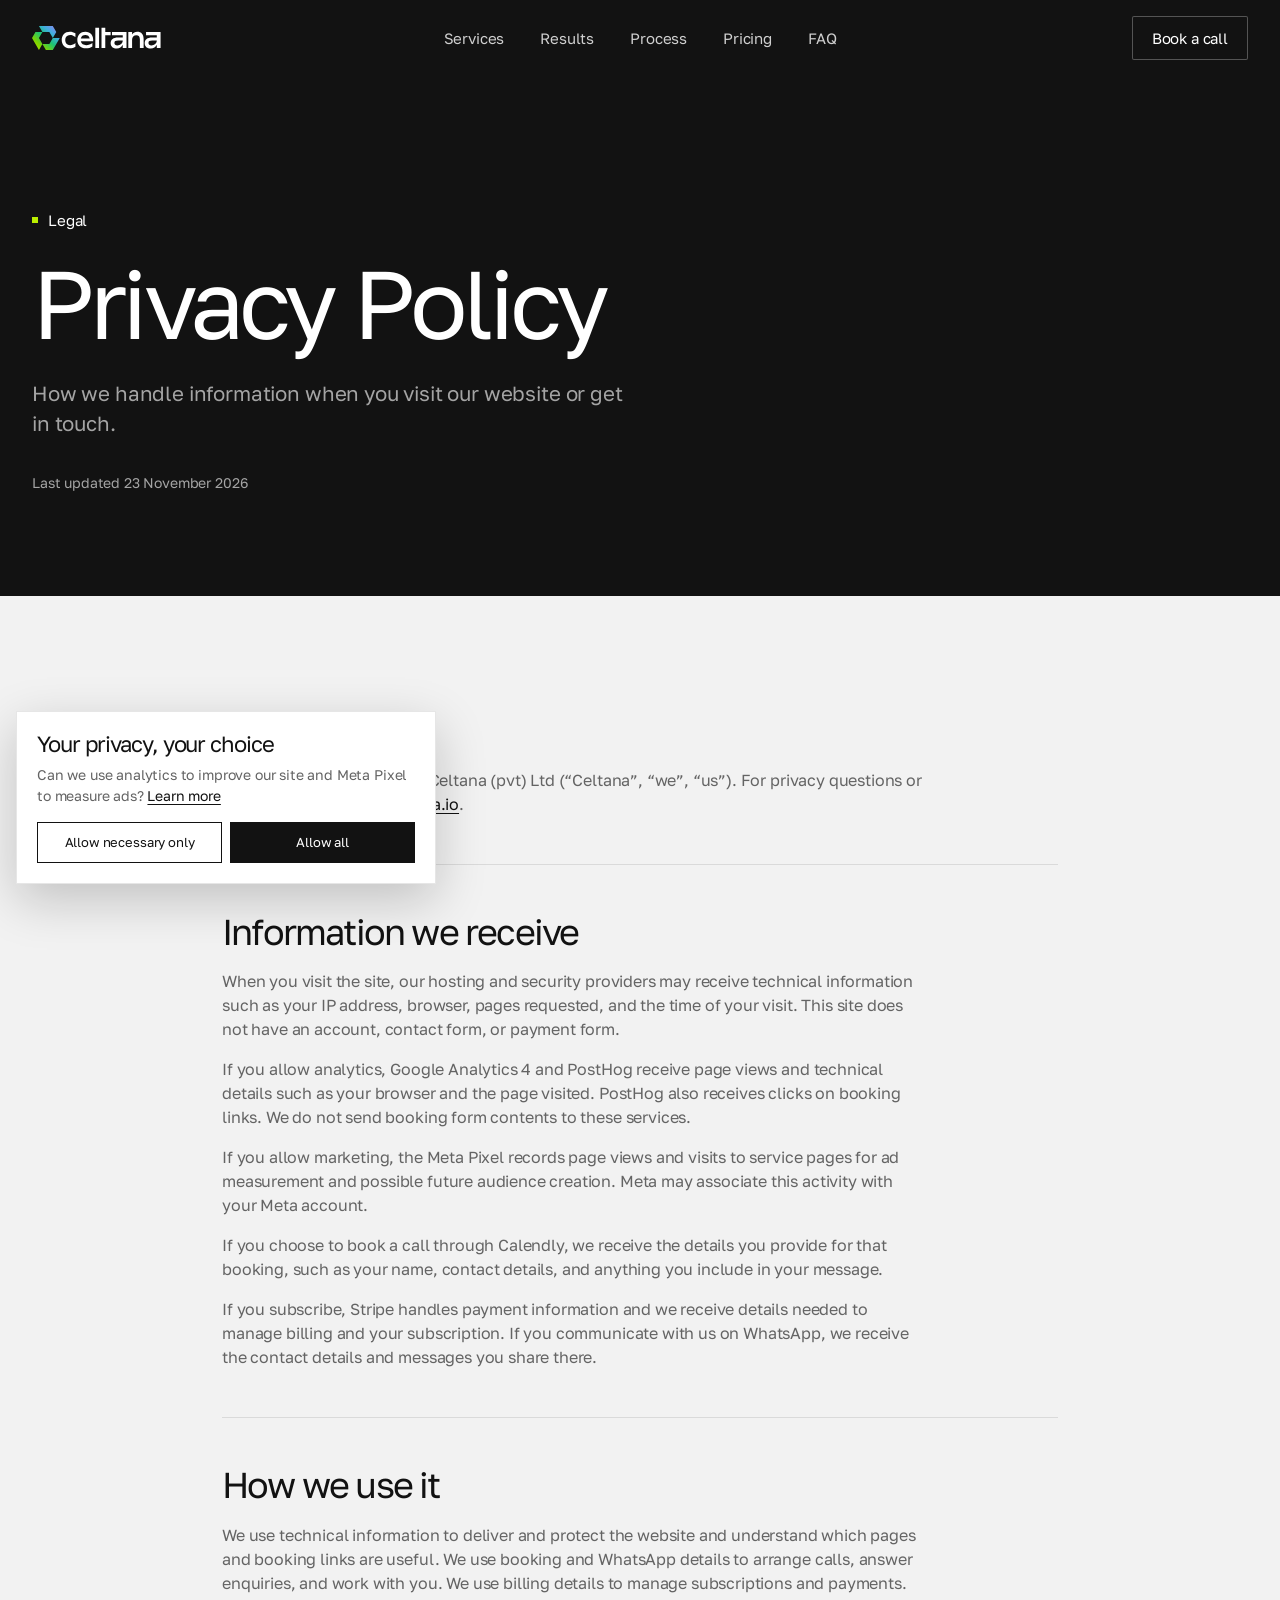
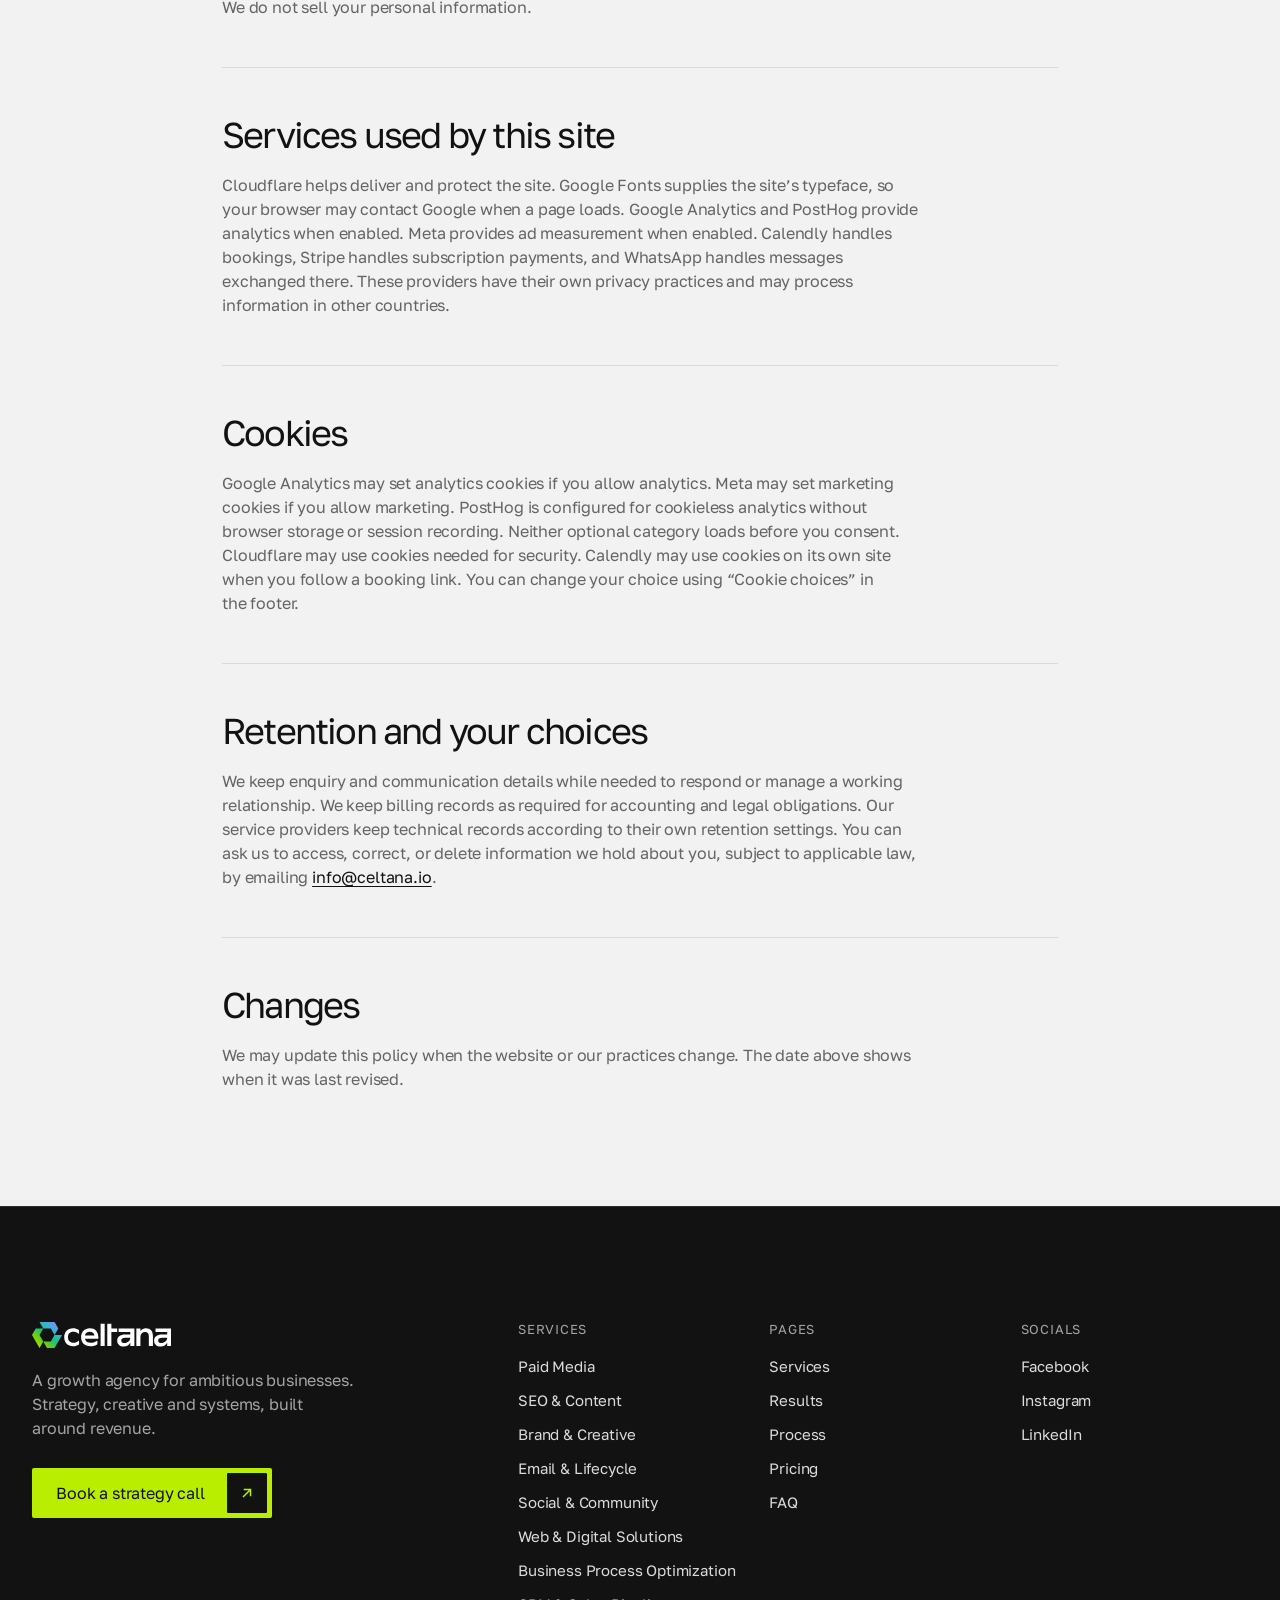
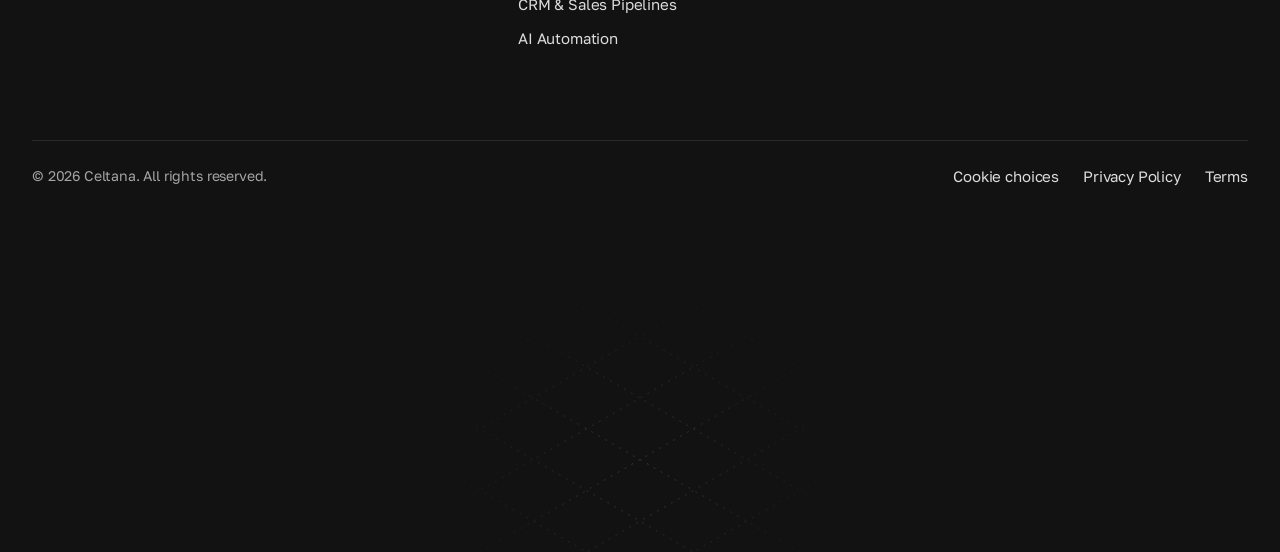
==== commit b07e51ca: "Publish 654908db2341781da0fcf8b0b91e753c14a753b9" ====
--- a/privacy/index.html
+++ b/privacy/index.html
@@ -68,4 +68,4 @@
   }
   document.addEventListener("celtana:analytics-consent", startPostHog, { once: true });
   try { if (JSON.parse(localStorage.getItem("celtana-consent"))?.analytics) startPostHog(); } catch (_) {}
-})();</script><link rel="preconnect" href="https://fonts.googleapis.com"><link rel="preconnect" href="https://fonts.gstatic.com" crossorigin><link href="https://fonts.googleapis.com/css2?family=Golos+Text:wght@400;500&display=swap" rel="stylesheet"><script>document.documentElement.classList.remove("no-js");</script><link rel="stylesheet" href="/_astro/Footer.D3UJprCQ.css"></head><body><header class="header" data-header data-astro-cid-kgevm5mn><div class="container inner" data-astro-cid-kgevm5mn><a href="/" class="brand" data-astro-cid-kgevm5mn><svg viewBox="0 0 958.89 179.00" role="img" aria-label="Celtana home" xmlns="http://www.w3.org/2000/svg"><defs><linearGradient id="cg-9d46fo" x1="0" y1="1" x2="1" y2="0"><stop offset="0" stop-color="#BAEE00"></stop><stop offset=".25" stop-color="#7ED300"></stop><stop offset=".5" stop-color="#1CC274"></stop><stop offset=".7" stop-color="#3FAEDD"></stop><stop offset="1" stop-color="#A47DF7"></stop></linearGradient></defs><path fill="url(#cg-9d46fo)" fill-rule="evenodd" d="M51.73 0.00L77.63 44.75L25.87 44.75L0.00 89.50L51.73 179.00L77.63 134.25L103.50 179.00L155.26 179.00L207.00 89.50L155.26 89.50L181.13 44.75L155.26 0.00L51.73 0.00ZM77.63 44.75L129.37 44.75L155.26 89.50L129.37 134.25L77.63 134.25L51.73 89.50L77.63 44.75Z"></path><path fill="currentColor" fill-rule="evenodd" d="M323.97 54.54L323.97 82.58C309.94 70.56 297.91 66.55 283.87 66.55C259.81 66.55 247.78 82.58 247.78 104.60C247.78 126.63 261.82 142.65 283.87 142.65C299.91 142.65 311.94 136.65 323.97 126.63L323.97 154.67C309.94 162.68 297.91 166.68 281.87 166.68C245.78 166.68 221.72 140.65 221.72 104.60C221.72 68.56 245.78 42.52 281.87 42.52C297.91 42.52 309.94 46.53 323.97 54.54Z M456.31 114.62L364.08 114.62C368.09 134.64 384.13 142.65 404.18 142.65C422.22 142.65 436.26 136.65 450.29 126.63L450.29 152.67C438.26 162.68 420.22 166.68 402.17 166.68C362.07 166.68 338.01 140.65 338.01 104.60C338.01 68.56 362.07 42.52 398.16 42.52C436.26 42.52 460.32 68.56 456.31 114.62ZM364.08 92.59L430.24 92.59C426.23 74.57 416.21 66.55 398.16 66.55C380.12 66.55 368.09 74.57 364.08 92.59Z M472.35 12.48L500.42 12.48L500.42 164.68L472.35 164.68L472.35 12.48Z M518.47 12.48L546.54 12.48L546.54 44.53L586.64 44.53L586.64 68.56L546.54 68.56L546.54 164.68L518.47 164.68L518.47 12.48Z M596.67 44.53L704.94 44.53L704.94 164.68L676.87 164.68L676.87 140.65C668.85 158.67 652.81 168.69 632.76 168.69C604.69 168.69 586.64 152.67 586.64 128.64C586.64 102.60 606.69 86.58 640.78 86.58L676.87 86.58L676.87 68.56L596.67 68.56L596.67 44.53ZM676.87 108.61L642.78 108.61C622.73 108.61 614.71 114.62 614.71 126.63C614.71 138.65 622.73 144.66 636.77 144.66C658.82 144.66 676.87 128.64 676.87 108.61Z M718.37 44.53L746.44 44.53L746.44 62.55C756.47 48.53 768.50 42.52 784.54 42.52C816.62 42.52 832.66 62.55 832.66 96.59L832.66 164.68L804.59 164.68L804.59 100.60C804.59 78.57 796.57 68.56 778.52 68.56C758.47 68.56 746.44 82.58 746.44 102.60L746.44 164.68L718.37 164.68L718.37 44.53Z M850.62 44.53L958.89 44.53L958.89 164.68L930.82 164.68L930.82 140.65C922.80 158.67 906.76 168.69 886.71 168.69C858.64 168.69 840.60 152.67 840.60 128.64C840.60 102.60 860.65 86.58 894.73 86.58L930.82 86.58L930.82 68.56L850.62 68.56L850.62 44.53ZM930.82 108.61L896.74 108.61C876.69 108.61 868.67 114.62 868.67 126.63C868.67 138.65 876.69 144.66 890.72 144.66C912.78 144.66 930.82 128.64 930.82 108.61Z"></path></svg></a><nav aria-label="Primary" data-astro-cid-kgevm5mn><ul data-astro-cid-kgevm5mn><li data-astro-cid-kgevm5mn><a href="/#services" data-astro-cid-kgevm5mn>Services</a></li><li data-astro-cid-kgevm5mn><a href="/#results" data-astro-cid-kgevm5mn>Results</a></li><li data-astro-cid-kgevm5mn><a href="/#process" data-astro-cid-kgevm5mn>Process</a></li><li data-astro-cid-kgevm5mn><a href="/#pricing" data-astro-cid-kgevm5mn>Pricing</a></li><li data-astro-cid-kgevm5mn><a href="/#faq" data-astro-cid-kgevm5mn>FAQ</a></li></ul></nav><div class="end" data-astro-cid-kgevm5mn><a class="btn btn-outline nav-cta" href="https://calendly.com/celtana/strategy-call" data-posthog-event="booking_link_clicked" target="_blank" rel="noopener"><span>Book a call</span></a><button class="menu-btn" type="button" aria-expanded="false" aria-controls="mobile-nav" aria-label="Open menu" data-astro-cid-kgevm5mn><span data-astro-cid-kgevm5mn></span><span data-astro-cid-kgevm5mn></span></button></div></div><div class="mobile-nav" id="mobile-nav" hidden data-astro-cid-kgevm5mn><ul data-astro-cid-kgevm5mn><li data-astro-cid-kgevm5mn><a href="/#services" data-astro-cid-kgevm5mn>Services</a></li><li data-astro-cid-kgevm5mn><a href="/#results" data-astro-cid-kgevm5mn>Results</a></li><li data-astro-cid-kgevm5mn><a href="/#process" data-astro-cid-kgevm5mn>Process</a></li><li data-astro-cid-kgevm5mn><a href="/#pricing" data-astro-cid-kgevm5mn>Pricing</a></li><li data-astro-cid-kgevm5mn><a href="/#faq" data-astro-cid-kgevm5mn>FAQ</a></li></ul></div></header><script type="module">var e=document.querySelector(`[data-header]`),t=document.querySelector(`.menu-btn`),n=document.getElementById(`mobile-nav`);if(e){let t=window.scrollY,r=()=>{let r=window.scrollY;e.classList.toggle(`is-scrolled`,r>24),e.classList.toggle(`is-hidden`,r>400&&r>t&&n?.hidden!==!1),t=r};r(),window.addEventListener(`scroll`,r,{passive:!0})}if(t&&n){let e=e=>{t.setAttribute(`aria-expanded`,String(e)),n.hidden=!e};t.addEventListener(`click`,()=>e(n.hidden)),n.querySelectorAll(`a`).forEach(t=>t.addEventListener(`click`,()=>e(!1)))}</script><main class="legal-page"><header class="legal-hero dark"><div class="container"><span class="label">Legal</span><h1>Privacy Policy</h1><p>How we handle information when you visit our website or get in touch.</p><span class="updated">Last updated <time datetime="2026-11-23">23 November 2026</time></span></div></header><article class="container legal-content"><section><h2>Who we are</h2><p>This website is operated by Celtana (pvt) Ltd (“Celtana”, “we”, “us”). For privacy questions or requests, email <a href="mailto:info@celtana.io">info@celtana.io</a>.</p></section><section><h2>Information we receive</h2><p>When you visit the site, our hosting and security providers may receive technical information such as your IP address, browser, pages requested, and the time of your visit. This site does not have an account, contact form, or payment form.</p><p>If you allow analytics, Google Analytics 4 and PostHog receive page views and technical details such as your browser and the page visited. PostHog also receives clicks on booking links. We do not send booking form contents to these services.</p><p>If you allow marketing, the Meta Pixel records page views and visits to service pages for ad measurement and possible future audience creation. Meta may associate this activity with your Meta account.</p><p>If you choose to book a call through Calendly, we receive the details you provide for that booking, such as your name, contact details, and anything you include in your message.</p><p>If you subscribe, Stripe handles payment information and we receive details needed to manage billing and your subscription. If you communicate with us on WhatsApp, we receive the contact details and messages you share there.</p></section><section><h2>How we use it</h2><p>We use technical information to deliver and protect the website and understand which pages and booking links are useful. We use booking and WhatsApp details to arrange calls, answer enquiries, and work with you. We use billing details to manage subscriptions and payments. We do not sell your personal information.</p></section><section><h2>Services used by this site</h2><p>Cloudflare helps deliver and protect the site. Google Fonts supplies the site’s typeface, so your browser may contact Google when a page loads. Google Analytics and PostHog provide analytics when enabled. Meta provides ad measurement when enabled. Calendly handles bookings, Stripe handles subscription payments, and WhatsApp handles messages exchanged there. These providers have their own privacy practices and may process information in other countries.</p></section><section><h2>Cookies</h2><p>Google Analytics may set analytics cookies if you allow analytics. Meta may set marketing cookies if you allow marketing. PostHog is configured for cookieless analytics without browser storage or session recording. Neither optional category loads before you consent. Cloudflare may use cookies needed for security. Calendly may use cookies on its own site when you follow a booking link. You can change your choice using “Cookie choices” in the footer.</p></section><section><h2>Retention and your choices</h2><p>We keep enquiry and communication details while needed to respond or manage a working relationship. We keep billing records as required for accounting and legal obligations. Our service providers keep technical records according to their own retention settings. You can ask us to access, correct, or delete information we hold about you, subject to applicable law, by emailing <a href="mailto:info@celtana.io">info@celtana.io</a>.</p></section><section><h2>Changes</h2><p>We may update this policy when the website or our practices change. The date above shows when it was last revised.</p></section></article></main><footer class="footer dark" data-astro-cid-yvkg62gd><div class="container" data-astro-cid-yvkg62gd><div class="top" data-astro-cid-yvkg62gd><div class="about" data-astro-cid-yvkg62gd><svg class="f-logo" viewBox="0 0 958.89 179.00" role="img" aria-label="Celtana" xmlns="http://www.w3.org/2000/svg"><defs><linearGradient id="cg-x29l1p" x1="0" y1="1" x2="1" y2="0"><stop offset="0" stop-color="#BAEE00"></stop><stop offset=".25" stop-color="#7ED300"></stop><stop offset=".5" stop-color="#1CC274"></stop><stop offset=".7" stop-color="#3FAEDD"></stop><stop offset="1" stop-color="#A47DF7"></stop></linearGradient></defs><path fill="url(#cg-x29l1p)" fill-rule="evenodd" d="M51.73 0.00L77.63 44.75L25.87 44.75L0.00 89.50L51.73 179.00L77.63 134.25L103.50 179.00L155.26 179.00L207.00 89.50L155.26 89.50L181.13 44.75L155.26 0.00L51.73 0.00ZM77.63 44.75L129.37 44.75L155.26 89.50L129.37 134.25L77.63 134.25L51.73 89.50L77.63 44.75Z"></path><path fill="currentColor" fill-rule="evenodd" d="M323.97 54.54L323.97 82.58C309.94 70.56 297.91 66.55 283.87 66.55C259.81 66.55 247.78 82.58 247.78 104.60C247.78 126.63 261.82 142.65 283.87 142.65C299.91 142.65 311.94 136.65 323.97 126.63L323.97 154.67C309.94 162.68 297.91 166.68 281.87 166.68C245.78 166.68 221.72 140.65 221.72 104.60C221.72 68.56 245.78 42.52 281.87 42.52C297.91 42.52 309.94 46.53 323.97 54.54Z M456.31 114.62L364.08 114.62C368.09 134.64 384.13 142.65 404.18 142.65C422.22 142.65 436.26 136.65 450.29 126.63L450.29 152.67C438.26 162.68 420.22 166.68 402.17 166.68C362.07 166.68 338.01 140.65 338.01 104.60C338.01 68.56 362.07 42.52 398.16 42.52C436.26 42.52 460.32 68.56 456.31 114.62ZM364.08 92.59L430.24 92.59C426.23 74.57 416.21 66.55 398.16 66.55C380.12 66.55 368.09 74.57 364.08 92.59Z M472.35 12.48L500.42 12.48L500.42 164.68L472.35 164.68L472.35 12.48Z M518.47 12.48L546.54 12.48L546.54 44.53L586.64 44.53L586.64 68.56L546.54 68.56L546.54 164.68L518.47 164.68L518.47 12.48Z M596.67 44.53L704.94 44.53L704.94 164.68L676.87 164.68L676.87 140.65C668.85 158.67 652.81 168.69 632.76 168.69C604.69 168.69 586.64 152.67 586.64 128.64C586.64 102.60 606.69 86.58 640.78 86.58L676.87 86.58L676.87 68.56L596.67 68.56L596.67 44.53ZM676.87 108.61L642.78 108.61C622.73 108.61 614.71 114.62 614.71 126.63C614.71 138.65 622.73 144.66 636.77 144.66C658.82 144.66 676.87 128.64 676.87 108.61Z M718.37 44.53L746.44 44.53L746.44 62.55C756.47 48.53 768.50 42.52 784.54 42.52C816.62 42.52 832.66 62.55 832.66 96.59L832.66 164.68L804.59 164.68L804.59 100.60C804.59 78.57 796.57 68.56 778.52 68.56C758.47 68.56 746.44 82.58 746.44 102.60L746.44 164.68L718.37 164.68L718.37 44.53Z M850.62 44.53L958.89 44.53L958.89 164.68L930.82 164.68L930.82 140.65C922.80 158.67 906.76 168.69 886.71 168.69C858.64 168.69 840.60 152.67 840.60 128.64C840.60 102.60 860.65 86.58 894.73 86.58L930.82 86.58L930.82 68.56L850.62 68.56L850.62 44.53ZM930.82 108.61L896.74 108.61C876.69 108.61 868.67 114.62 868.67 126.63C868.67 138.65 876.69 144.66 890.72 144.66C912.78 144.66 930.82 128.64 930.82 108.61Z"></path></svg><p data-astro-cid-yvkg62gd>A growth agency for ambitious businesses. Strategy, creative and systems, built around revenue.</p><a class="btn book" href="https://calendly.com/celtana/strategy-call" data-posthog-event="booking_link_clicked" target="_blank" rel="noopener"><span>Book a strategy call</span><span class="arrow" aria-hidden="true"><svg width="14" height="14" viewBox="0 0 14 14" fill="none"><path d="M3.5 10.5l7-7M4.5 3.5h6v6" stroke="currentColor" stroke-width="1.5" stroke-linecap="square"></path></svg><svg width="14" height="14" viewBox="0 0 14 14" fill="none"><path d="M3.5 10.5l7-7M4.5 3.5h6v6" stroke="currentColor" stroke-width="1.5" stroke-linecap="square"></path></svg></span></a></div><nav class="cols" aria-label="Footer" data-astro-cid-yvkg62gd><div data-astro-cid-yvkg62gd><h3 data-astro-cid-yvkg62gd>Services</h3><ul data-astro-cid-yvkg62gd><li data-astro-cid-yvkg62gd><a href="/services/paid-media/" data-astro-cid-yvkg62gd>Paid Media</a></li><li data-astro-cid-yvkg62gd><a href="/services/seo-content/" data-astro-cid-yvkg62gd>SEO &amp; Content</a></li><li data-astro-cid-yvkg62gd><a href="/services/brand-creative/" data-astro-cid-yvkg62gd>Brand &amp; Creative</a></li><li data-astro-cid-yvkg62gd><a href="/services/email-lifecycle/" data-astro-cid-yvkg62gd>Email &amp; Lifecycle</a></li><li data-astro-cid-yvkg62gd><a href="/services/social-community/" data-astro-cid-yvkg62gd>Social &amp; Community</a></li><li data-astro-cid-yvkg62gd><a href="/services/conversion-web/" data-astro-cid-yvkg62gd>Web &amp; Digital Solutions</a></li><li data-astro-cid-yvkg62gd><a href="/services/process-optimization/" data-astro-cid-yvkg62gd>Business Process Optimization</a></li><li data-astro-cid-yvkg62gd><a href="/services/crm-sales-pipelines/" data-astro-cid-yvkg62gd>CRM &amp; Sales Pipelines</a></li><li data-astro-cid-yvkg62gd><a href="/services/ai-automation/" data-astro-cid-yvkg62gd>AI Automation</a></li></ul></div><div data-astro-cid-yvkg62gd><h3 data-astro-cid-yvkg62gd>Pages</h3><ul data-astro-cid-yvkg62gd><li data-astro-cid-yvkg62gd><a href="/#services" data-astro-cid-yvkg62gd>Services</a></li><li data-astro-cid-yvkg62gd><a href="/#results" data-astro-cid-yvkg62gd>Results</a></li><li data-astro-cid-yvkg62gd><a href="/#process" data-astro-cid-yvkg62gd>Process</a></li><li data-astro-cid-yvkg62gd><a href="/#pricing" data-astro-cid-yvkg62gd>Pricing</a></li><li data-astro-cid-yvkg62gd><a href="/#faq" data-astro-cid-yvkg62gd>FAQ</a></li></ul></div><div data-astro-cid-yvkg62gd><h3 data-astro-cid-yvkg62gd>Socials</h3><ul data-astro-cid-yvkg62gd><li data-astro-cid-yvkg62gd><a href="https://web.facebook.com/celtana.io/" data-astro-cid-yvkg62gd>Facebook</a></li><li data-astro-cid-yvkg62gd><a href="https://www.instagram.com/celtana.io/" data-astro-cid-yvkg62gd>Instagram</a></li><li data-astro-cid-yvkg62gd><a href="https://www.linkedin.com/company/celtana-io/" data-astro-cid-yvkg62gd>LinkedIn</a></li></ul></div></nav></div><div class="bottom" data-astro-cid-yvkg62gd><span data-astro-cid-yvkg62gd>© 2026 Celtana. All rights reserved.</span><div class="legal" data-astro-cid-yvkg62gd><button type="button" data-consent-open data-astro-cid-yvkg62gd>Cookie choices</button><a href="/privacy/" data-astro-cid-yvkg62gd>Privacy Policy</a><a href="/terms/" data-astro-cid-yvkg62gd>Terms</a></div></div></div><div class="chart" data-astro-cid-yvkg62gd><div class="blocks-chart" aria-hidden="true" data-astro-cid-i5zgjwo4><canvas data-blocks-chart data-mode="wave" data-astro-cid-i5zgjwo4></canvas></div><script type="module" src="/_astro/BlocksChart.astro_astro_type_script_index_0_lang.DUdlTAFC.js"></script></div></footer><aside class="consent-panel" data-consent hidden aria-label="Cookie choices"><h2>Your privacy, your choice</h2><p>Can we use analytics to improve our site and Meta Pixel to measure ads? <a href="/privacy/">Learn more</a></p><div class="consent-actions"><button type="button" data-consent-action="reject">Allow necessary only</button><button type="button" data-consent-action="all">Allow all</button></div></aside><script type="module">var e=new IntersectionObserver(t=>{for(let n of t)n.isIntersecting&&(n.target.classList.add(`is-in`),e.unobserve(n.target))},{rootMargin:`0px 0px -10% 0px`,threshold:.08});document.querySelectorAll(`[data-reveal]`).forEach(t=>e.observe(t));</script></body></html>+})();</script><link rel="preconnect" href="https://fonts.googleapis.com"><link rel="preconnect" href="https://fonts.gstatic.com" crossorigin><link href="https://fonts.googleapis.com/css2?family=Golos+Text:wght@400;500&display=swap" rel="stylesheet"><script>document.documentElement.classList.remove("no-js");</script><link rel="stylesheet" href="/_astro/Footer.D3UJprCQ.css"></head><body><header class="header" data-header data-astro-cid-kgevm5mn><div class="container inner" data-astro-cid-kgevm5mn><a href="/" class="brand" data-astro-cid-kgevm5mn><svg viewBox="0 0 958.89 179.00" role="img" aria-label="Celtana home" xmlns="http://www.w3.org/2000/svg"><defs><linearGradient id="cg-s0akys" x1="0" y1="1" x2="1" y2="0"><stop offset="0" stop-color="#BAEE00"></stop><stop offset=".25" stop-color="#7ED300"></stop><stop offset=".5" stop-color="#1CC274"></stop><stop offset=".7" stop-color="#3FAEDD"></stop><stop offset="1" stop-color="#A47DF7"></stop></linearGradient></defs><path fill="url(#cg-s0akys)" fill-rule="evenodd" d="M51.73 0.00L77.63 44.75L25.87 44.75L0.00 89.50L51.73 179.00L77.63 134.25L103.50 179.00L155.26 179.00L207.00 89.50L155.26 89.50L181.13 44.75L155.26 0.00L51.73 0.00ZM77.63 44.75L129.37 44.75L155.26 89.50L129.37 134.25L77.63 134.25L51.73 89.50L77.63 44.75Z"></path><path fill="currentColor" fill-rule="evenodd" d="M323.97 54.54L323.97 82.58C309.94 70.56 297.91 66.55 283.87 66.55C259.81 66.55 247.78 82.58 247.78 104.60C247.78 126.63 261.82 142.65 283.87 142.65C299.91 142.65 311.94 136.65 323.97 126.63L323.97 154.67C309.94 162.68 297.91 166.68 281.87 166.68C245.78 166.68 221.72 140.65 221.72 104.60C221.72 68.56 245.78 42.52 281.87 42.52C297.91 42.52 309.94 46.53 323.97 54.54Z M456.31 114.62L364.08 114.62C368.09 134.64 384.13 142.65 404.18 142.65C422.22 142.65 436.26 136.65 450.29 126.63L450.29 152.67C438.26 162.68 420.22 166.68 402.17 166.68C362.07 166.68 338.01 140.65 338.01 104.60C338.01 68.56 362.07 42.52 398.16 42.52C436.26 42.52 460.32 68.56 456.31 114.62ZM364.08 92.59L430.24 92.59C426.23 74.57 416.21 66.55 398.16 66.55C380.12 66.55 368.09 74.57 364.08 92.59Z M472.35 12.48L500.42 12.48L500.42 164.68L472.35 164.68L472.35 12.48Z M518.47 12.48L546.54 12.48L546.54 44.53L586.64 44.53L586.64 68.56L546.54 68.56L546.54 164.68L518.47 164.68L518.47 12.48Z M596.67 44.53L704.94 44.53L704.94 164.68L676.87 164.68L676.87 140.65C668.85 158.67 652.81 168.69 632.76 168.69C604.69 168.69 586.64 152.67 586.64 128.64C586.64 102.60 606.69 86.58 640.78 86.58L676.87 86.58L676.87 68.56L596.67 68.56L596.67 44.53ZM676.87 108.61L642.78 108.61C622.73 108.61 614.71 114.62 614.71 126.63C614.71 138.65 622.73 144.66 636.77 144.66C658.82 144.66 676.87 128.64 676.87 108.61Z M718.37 44.53L746.44 44.53L746.44 62.55C756.47 48.53 768.50 42.52 784.54 42.52C816.62 42.52 832.66 62.55 832.66 96.59L832.66 164.68L804.59 164.68L804.59 100.60C804.59 78.57 796.57 68.56 778.52 68.56C758.47 68.56 746.44 82.58 746.44 102.60L746.44 164.68L718.37 164.68L718.37 44.53Z M850.62 44.53L958.89 44.53L958.89 164.68L930.82 164.68L930.82 140.65C922.80 158.67 906.76 168.69 886.71 168.69C858.64 168.69 840.60 152.67 840.60 128.64C840.60 102.60 860.65 86.58 894.73 86.58L930.82 86.58L930.82 68.56L850.62 68.56L850.62 44.53ZM930.82 108.61L896.74 108.61C876.69 108.61 868.67 114.62 868.67 126.63C868.67 138.65 876.69 144.66 890.72 144.66C912.78 144.66 930.82 128.64 930.82 108.61Z"></path></svg></a><nav aria-label="Primary" data-astro-cid-kgevm5mn><ul data-astro-cid-kgevm5mn><li data-astro-cid-kgevm5mn><a href="/#services" data-astro-cid-kgevm5mn>Services</a></li><li data-astro-cid-kgevm5mn><a href="/#results" data-astro-cid-kgevm5mn>Results</a></li><li data-astro-cid-kgevm5mn><a href="/#process" data-astro-cid-kgevm5mn>Process</a></li><li data-astro-cid-kgevm5mn><a href="/#pricing" data-astro-cid-kgevm5mn>Pricing</a></li><li data-astro-cid-kgevm5mn><a href="/#faq" data-astro-cid-kgevm5mn>FAQ</a></li></ul></nav><div class="end" data-astro-cid-kgevm5mn><a class="btn btn-outline nav-cta" href="https://calendly.com/celtana/strategy-call" data-posthog-event="booking_link_clicked" target="_blank" rel="noopener"><span>Book a call</span></a><button class="menu-btn" type="button" aria-expanded="false" aria-controls="mobile-nav" aria-label="Open menu" data-astro-cid-kgevm5mn><span data-astro-cid-kgevm5mn></span><span data-astro-cid-kgevm5mn></span></button></div></div><div class="mobile-nav" id="mobile-nav" hidden data-astro-cid-kgevm5mn><ul data-astro-cid-kgevm5mn><li data-astro-cid-kgevm5mn><a href="/#services" data-astro-cid-kgevm5mn>Services</a></li><li data-astro-cid-kgevm5mn><a href="/#results" data-astro-cid-kgevm5mn>Results</a></li><li data-astro-cid-kgevm5mn><a href="/#process" data-astro-cid-kgevm5mn>Process</a></li><li data-astro-cid-kgevm5mn><a href="/#pricing" data-astro-cid-kgevm5mn>Pricing</a></li><li data-astro-cid-kgevm5mn><a href="/#faq" data-astro-cid-kgevm5mn>FAQ</a></li></ul></div></header><script type="module">var e=document.querySelector(`[data-header]`),t=document.querySelector(`.menu-btn`),n=document.getElementById(`mobile-nav`);if(e){let t=window.scrollY,r=()=>{let r=window.scrollY;e.classList.toggle(`is-scrolled`,r>24),e.classList.toggle(`is-hidden`,r>400&&r>t&&n?.hidden!==!1),t=r};r(),window.addEventListener(`scroll`,r,{passive:!0})}if(t&&n){let e=e=>{t.setAttribute(`aria-expanded`,String(e)),n.hidden=!e};t.addEventListener(`click`,()=>e(n.hidden)),n.querySelectorAll(`a`).forEach(t=>t.addEventListener(`click`,()=>e(!1)))}</script><main class="legal-page"><header class="legal-hero dark"><div class="container"><span class="label">Legal</span><h1>Privacy Policy</h1><p>How we handle information when you visit our website or get in touch.</p><span class="updated">Last updated <time datetime="2026-11-23">23 November 2026</time></span></div></header><article class="container legal-content"><section><h2>Who we are</h2><p>This website is operated by Celtana (pvt) Ltd (“Celtana”, “we”, “us”). For privacy questions or requests, email <a href="mailto:info@celtana.io">info@celtana.io</a>.</p></section><section><h2>Information we receive</h2><p>When you visit the site, our hosting and security providers may receive technical information such as your IP address, browser, pages requested, and the time of your visit. This site does not have an account, contact form, or payment form.</p><p>If you allow analytics, Google Analytics 4 and PostHog receive page views and technical details such as your browser and the page visited. PostHog also receives clicks on booking links. We do not send booking form contents to these services.</p><p>If you allow marketing, the Meta Pixel records page views and visits to service pages for ad measurement and possible future audience creation. Meta may associate this activity with your Meta account.</p><p>If you choose to book a call through Calendly, we receive the details you provide for that booking, such as your name, contact details, and anything you include in your message.</p><p>If you subscribe, Stripe handles payment information and we receive details needed to manage billing and your subscription. If you communicate with us on WhatsApp, we receive the contact details and messages you share there.</p></section><section><h2>How we use it</h2><p>We use technical information to deliver and protect the website and understand which pages and booking links are useful. We use booking and WhatsApp details to arrange calls, answer enquiries, and work with you. We use billing details to manage subscriptions and payments. We do not sell your personal information.</p></section><section><h2>Services used by this site</h2><p>Cloudflare helps deliver and protect the site. Google Fonts supplies the site’s typeface, so your browser may contact Google when a page loads. Google Analytics and PostHog provide analytics when enabled. Meta provides ad measurement when enabled. Calendly handles bookings, Stripe handles subscription payments, and WhatsApp handles messages exchanged there. These providers have their own privacy practices and may process information in other countries.</p></section><section><h2>Cookies</h2><p>Google Analytics may set analytics cookies if you allow analytics. Meta may set marketing cookies if you allow marketing. PostHog is configured for cookieless analytics without browser storage or session recording. Neither optional category loads before you consent. Cloudflare may use cookies needed for security. Calendly may use cookies on its own site when you follow a booking link. You can change your choice using “Cookie choices” in the footer.</p></section><section><h2>Retention and your choices</h2><p>We keep enquiry and communication details while needed to respond or manage a working relationship. We keep billing records as required for accounting and legal obligations. Our service providers keep technical records according to their own retention settings. You can ask us to access, correct, or delete information we hold about you, subject to applicable law, by emailing <a href="mailto:info@celtana.io">info@celtana.io</a>.</p></section><section><h2>Changes</h2><p>We may update this policy when the website or our practices change. The date above shows when it was last revised.</p></section></article></main><footer class="footer dark" data-astro-cid-yvkg62gd><div class="container" data-astro-cid-yvkg62gd><div class="top" data-astro-cid-yvkg62gd><div class="about" data-astro-cid-yvkg62gd><svg class="f-logo" viewBox="0 0 958.89 179.00" role="img" aria-label="Celtana" xmlns="http://www.w3.org/2000/svg"><defs><linearGradient id="cg-gyblf3" x1="0" y1="1" x2="1" y2="0"><stop offset="0" stop-color="#BAEE00"></stop><stop offset=".25" stop-color="#7ED300"></stop><stop offset=".5" stop-color="#1CC274"></stop><stop offset=".7" stop-color="#3FAEDD"></stop><stop offset="1" stop-color="#A47DF7"></stop></linearGradient></defs><path fill="url(#cg-gyblf3)" fill-rule="evenodd" d="M51.73 0.00L77.63 44.75L25.87 44.75L0.00 89.50L51.73 179.00L77.63 134.25L103.50 179.00L155.26 179.00L207.00 89.50L155.26 89.50L181.13 44.75L155.26 0.00L51.73 0.00ZM77.63 44.75L129.37 44.75L155.26 89.50L129.37 134.25L77.63 134.25L51.73 89.50L77.63 44.75Z"></path><path fill="currentColor" fill-rule="evenodd" d="M323.97 54.54L323.97 82.58C309.94 70.56 297.91 66.55 283.87 66.55C259.81 66.55 247.78 82.58 247.78 104.60C247.78 126.63 261.82 142.65 283.87 142.65C299.91 142.65 311.94 136.65 323.97 126.63L323.97 154.67C309.94 162.68 297.91 166.68 281.87 166.68C245.78 166.68 221.72 140.65 221.72 104.60C221.72 68.56 245.78 42.52 281.87 42.52C297.91 42.52 309.94 46.53 323.97 54.54Z M456.31 114.62L364.08 114.62C368.09 134.64 384.13 142.65 404.18 142.65C422.22 142.65 436.26 136.65 450.29 126.63L450.29 152.67C438.26 162.68 420.22 166.68 402.17 166.68C362.07 166.68 338.01 140.65 338.01 104.60C338.01 68.56 362.07 42.52 398.16 42.52C436.26 42.52 460.32 68.56 456.31 114.62ZM364.08 92.59L430.24 92.59C426.23 74.57 416.21 66.55 398.16 66.55C380.12 66.55 368.09 74.57 364.08 92.59Z M472.35 12.48L500.42 12.48L500.42 164.68L472.35 164.68L472.35 12.48Z M518.47 12.48L546.54 12.48L546.54 44.53L586.64 44.53L586.64 68.56L546.54 68.56L546.54 164.68L518.47 164.68L518.47 12.48Z M596.67 44.53L704.94 44.53L704.94 164.68L676.87 164.68L676.87 140.65C668.85 158.67 652.81 168.69 632.76 168.69C604.69 168.69 586.64 152.67 586.64 128.64C586.64 102.60 606.69 86.58 640.78 86.58L676.87 86.58L676.87 68.56L596.67 68.56L596.67 44.53ZM676.87 108.61L642.78 108.61C622.73 108.61 614.71 114.62 614.71 126.63C614.71 138.65 622.73 144.66 636.77 144.66C658.82 144.66 676.87 128.64 676.87 108.61Z M718.37 44.53L746.44 44.53L746.44 62.55C756.47 48.53 768.50 42.52 784.54 42.52C816.62 42.52 832.66 62.55 832.66 96.59L832.66 164.68L804.59 164.68L804.59 100.60C804.59 78.57 796.57 68.56 778.52 68.56C758.47 68.56 746.44 82.58 746.44 102.60L746.44 164.68L718.37 164.68L718.37 44.53Z M850.62 44.53L958.89 44.53L958.89 164.68L930.82 164.68L930.82 140.65C922.80 158.67 906.76 168.69 886.71 168.69C858.64 168.69 840.60 152.67 840.60 128.64C840.60 102.60 860.65 86.58 894.73 86.58L930.82 86.58L930.82 68.56L850.62 68.56L850.62 44.53ZM930.82 108.61L896.74 108.61C876.69 108.61 868.67 114.62 868.67 126.63C868.67 138.65 876.69 144.66 890.72 144.66C912.78 144.66 930.82 128.64 930.82 108.61Z"></path></svg><p data-astro-cid-yvkg62gd>A growth agency for ambitious businesses. Strategy, creative and systems, built around revenue.</p><a class="btn book" href="https://calendly.com/celtana/strategy-call" data-posthog-event="booking_link_clicked" target="_blank" rel="noopener"><span>Book a strategy call</span><span class="arrow" aria-hidden="true"><svg width="14" height="14" viewBox="0 0 14 14" fill="none"><path d="M3.5 10.5l7-7M4.5 3.5h6v6" stroke="currentColor" stroke-width="1.5" stroke-linecap="square"></path></svg><svg width="14" height="14" viewBox="0 0 14 14" fill="none"><path d="M3.5 10.5l7-7M4.5 3.5h6v6" stroke="currentColor" stroke-width="1.5" stroke-linecap="square"></path></svg></span></a></div><nav class="cols" aria-label="Footer" data-astro-cid-yvkg62gd><div data-astro-cid-yvkg62gd><h3 data-astro-cid-yvkg62gd>Services</h3><ul data-astro-cid-yvkg62gd><li data-astro-cid-yvkg62gd><a href="/services/paid-media/" data-astro-cid-yvkg62gd>Paid Media</a></li><li data-astro-cid-yvkg62gd><a href="/services/seo-content/" data-astro-cid-yvkg62gd>SEO &amp; Content</a></li><li data-astro-cid-yvkg62gd><a href="/services/brand-creative/" data-astro-cid-yvkg62gd>Brand &amp; Creative</a></li><li data-astro-cid-yvkg62gd><a href="/services/email-lifecycle/" data-astro-cid-yvkg62gd>Email &amp; Lifecycle</a></li><li data-astro-cid-yvkg62gd><a href="/services/social-community/" data-astro-cid-yvkg62gd>Social &amp; Community</a></li><li data-astro-cid-yvkg62gd><a href="/services/conversion-web/" data-astro-cid-yvkg62gd>Web &amp; Digital Solutions</a></li><li data-astro-cid-yvkg62gd><a href="/services/process-optimization/" data-astro-cid-yvkg62gd>Business Process Optimization</a></li><li data-astro-cid-yvkg62gd><a href="/services/crm-sales-pipelines/" data-astro-cid-yvkg62gd>CRM &amp; Sales Pipelines</a></li><li data-astro-cid-yvkg62gd><a href="/services/ai-automation/" data-astro-cid-yvkg62gd>AI Automation</a></li></ul></div><div data-astro-cid-yvkg62gd><h3 data-astro-cid-yvkg62gd>Pages</h3><ul data-astro-cid-yvkg62gd><li data-astro-cid-yvkg62gd><a href="/#services" data-astro-cid-yvkg62gd>Services</a></li><li data-astro-cid-yvkg62gd><a href="/#results" data-astro-cid-yvkg62gd>Results</a></li><li data-astro-cid-yvkg62gd><a href="/#process" data-astro-cid-yvkg62gd>Process</a></li><li data-astro-cid-yvkg62gd><a href="/#pricing" data-astro-cid-yvkg62gd>Pricing</a></li><li data-astro-cid-yvkg62gd><a href="/#faq" data-astro-cid-yvkg62gd>FAQ</a></li></ul></div><div data-astro-cid-yvkg62gd><h3 data-astro-cid-yvkg62gd>Socials</h3><ul data-astro-cid-yvkg62gd><li data-astro-cid-yvkg62gd><a href="https://web.facebook.com/celtana.io/" data-astro-cid-yvkg62gd>Facebook</a></li><li data-astro-cid-yvkg62gd><a href="https://www.instagram.com/celtana.io/" data-astro-cid-yvkg62gd>Instagram</a></li><li data-astro-cid-yvkg62gd><a href="https://www.linkedin.com/company/celtana-io/" data-astro-cid-yvkg62gd>LinkedIn</a></li></ul></div></nav></div><div class="bottom" data-astro-cid-yvkg62gd><span data-astro-cid-yvkg62gd>© 2026 Celtana. All rights reserved.</span><div class="legal" data-astro-cid-yvkg62gd><button type="button" data-consent-open data-astro-cid-yvkg62gd>Cookie choices</button><a href="/privacy/" data-astro-cid-yvkg62gd>Privacy Policy</a><a href="/terms/" data-astro-cid-yvkg62gd>Terms</a></div></div></div><div class="chart" data-astro-cid-yvkg62gd><div class="blocks-chart" aria-hidden="true" data-astro-cid-i5zgjwo4><canvas data-blocks-chart data-mode="wave" data-astro-cid-i5zgjwo4></canvas></div><script type="module" src="/_astro/BlocksChart.astro_astro_type_script_index_0_lang.DUdlTAFC.js"></script></div></footer><aside class="consent-panel" data-consent hidden aria-label="Cookie choices"><h2>Your privacy, your choice</h2><p>Can we use analytics to improve our site and Meta Pixel to measure ads? <a href="/privacy/">Learn more</a></p><div class="consent-actions"><button type="button" data-consent-action="reject">Allow necessary only</button><button type="button" data-consent-action="all">Allow all</button></div></aside><script type="module">var e=new IntersectionObserver(t=>{for(let n of t)n.isIntersecting&&(n.target.classList.add(`is-in`),e.unobserve(n.target))},{rootMargin:`0px 0px -10% 0px`,threshold:.08});document.querySelectorAll(`[data-reveal]`).forEach(t=>e.observe(t));</script></body></html>
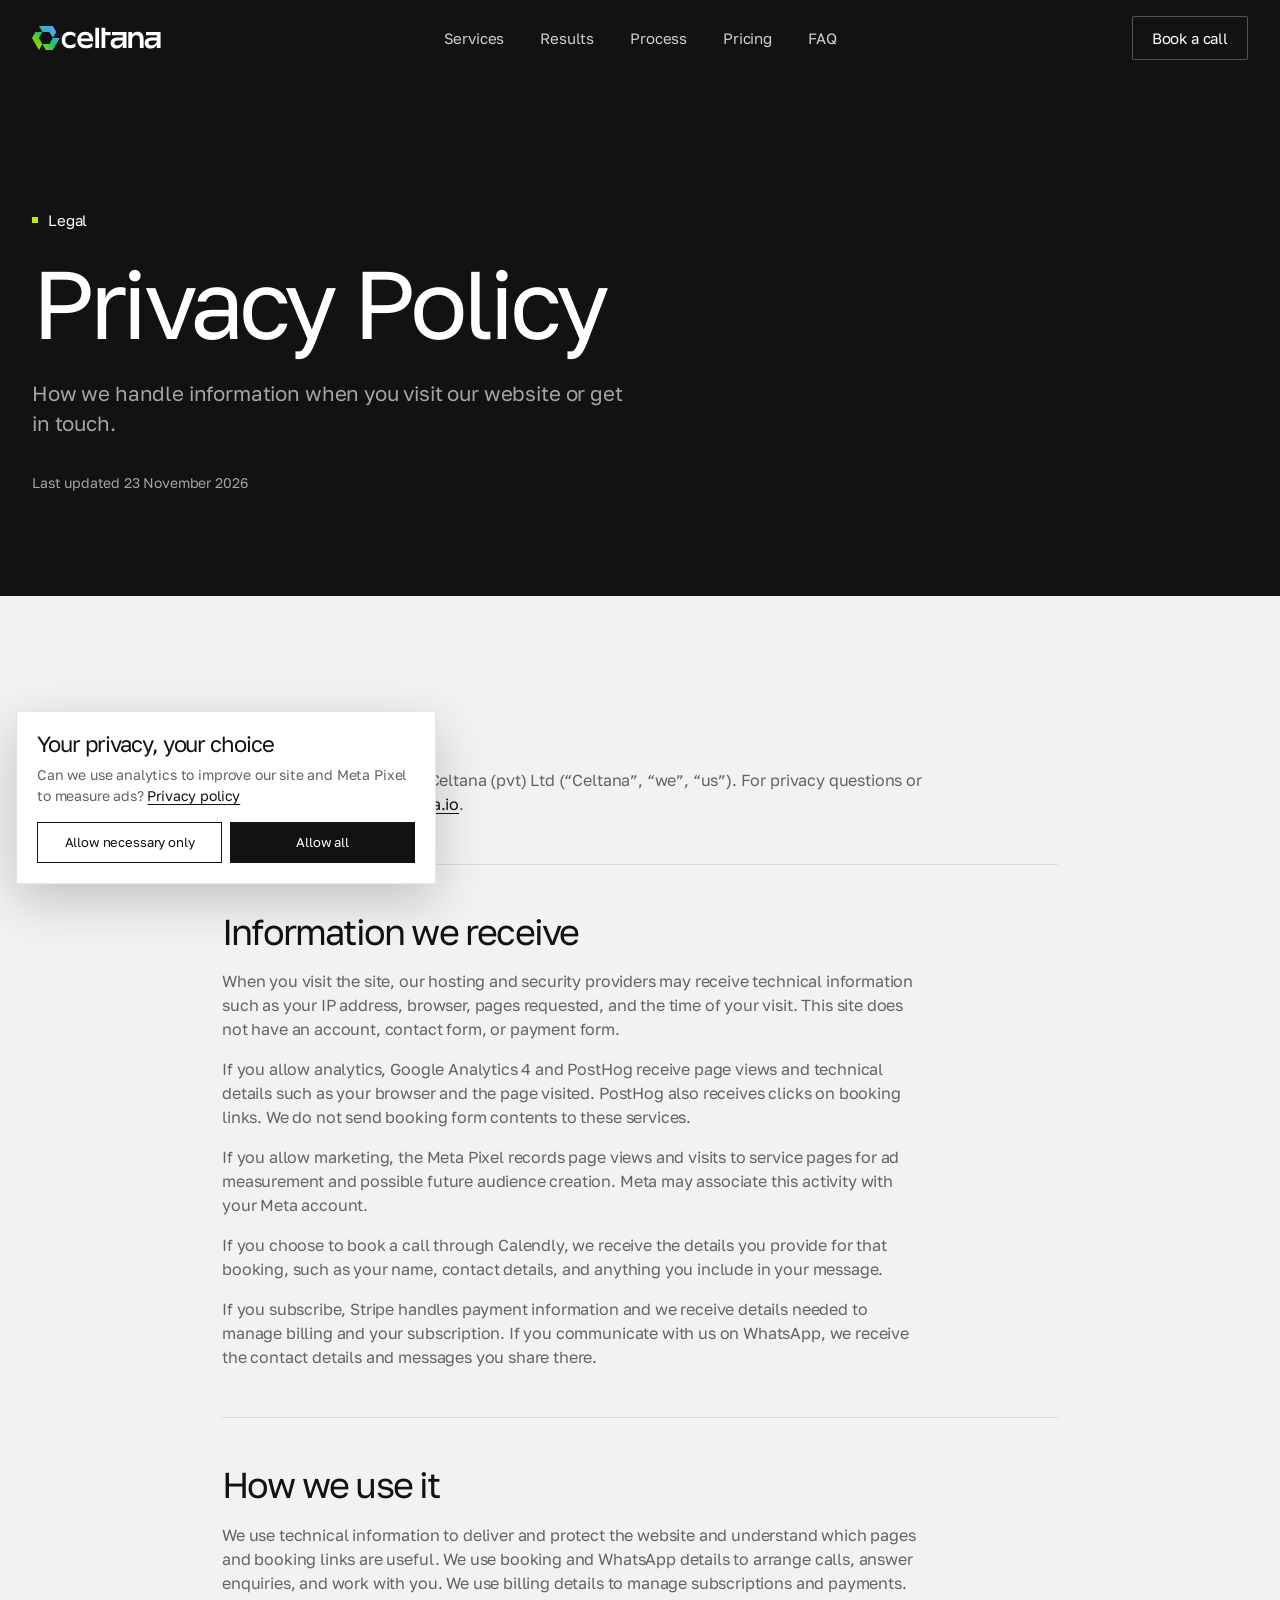
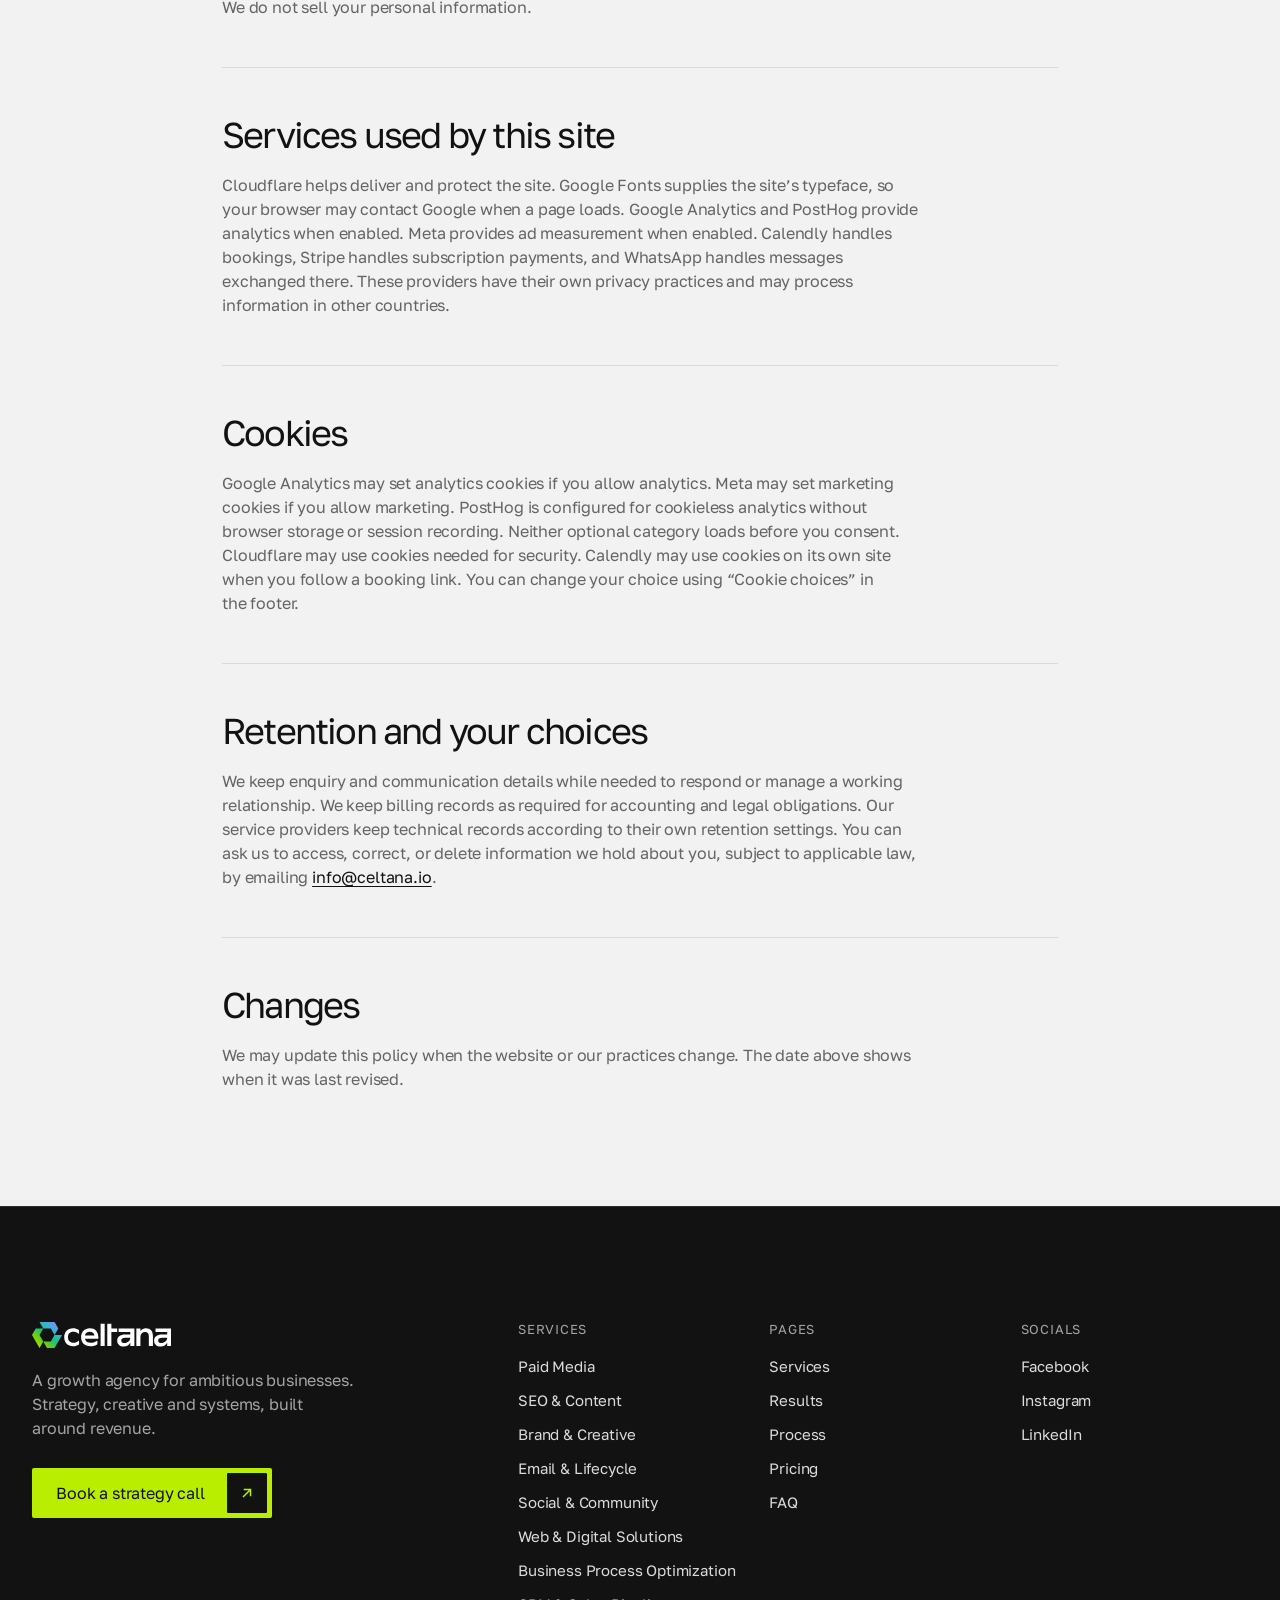
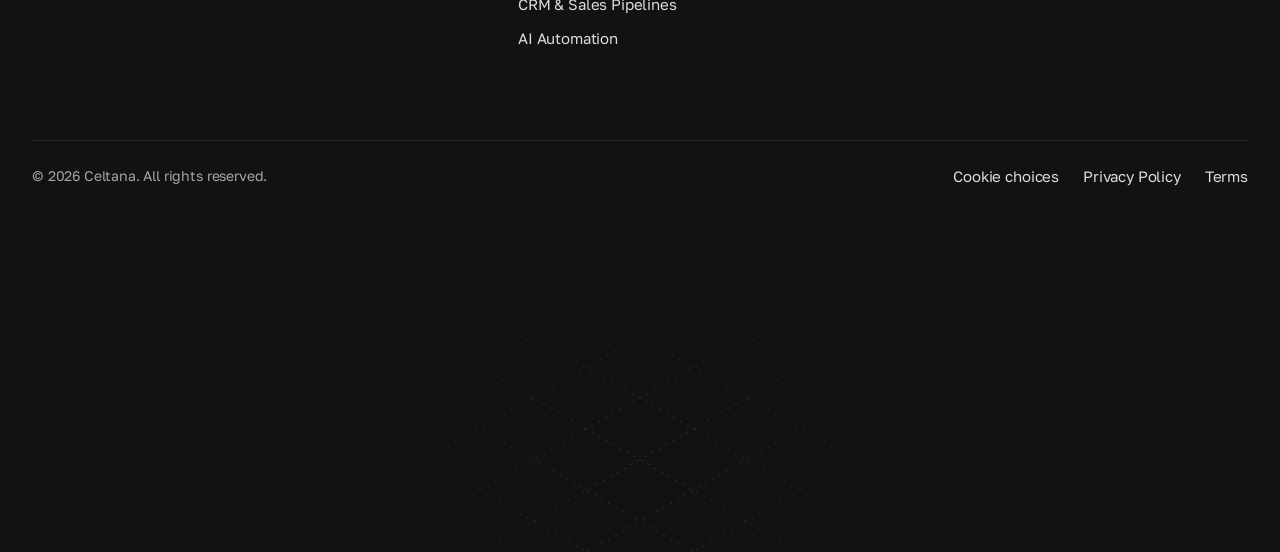
==== commit de873006: "Publish 366a00ce40e8210dfa44770087d5dce6d5371c0c" ====
--- a/privacy/index.html
+++ b/privacy/index.html
@@ -68,4 +68,4 @@
   }
   document.addEventListener("celtana:analytics-consent", startPostHog, { once: true });
   try { if (JSON.parse(localStorage.getItem("celtana-consent"))?.analytics) startPostHog(); } catch (_) {}
-})();</script><link rel="preconnect" href="https://fonts.googleapis.com"><link rel="preconnect" href="https://fonts.gstatic.com" crossorigin><link href="https://fonts.googleapis.com/css2?family=Golos+Text:wght@400;500&display=swap" rel="stylesheet"><script>document.documentElement.classList.remove("no-js");</script><link rel="stylesheet" href="/_astro/Footer.D3UJprCQ.css"></head><body><header class="header" data-header data-astro-cid-kgevm5mn><div class="container inner" data-astro-cid-kgevm5mn><a href="/" class="brand" data-astro-cid-kgevm5mn><svg viewBox="0 0 958.89 179.00" role="img" aria-label="Celtana home" xmlns="http://www.w3.org/2000/svg"><defs><linearGradient id="cg-s0akys" x1="0" y1="1" x2="1" y2="0"><stop offset="0" stop-color="#BAEE00"></stop><stop offset=".25" stop-color="#7ED300"></stop><stop offset=".5" stop-color="#1CC274"></stop><stop offset=".7" stop-color="#3FAEDD"></stop><stop offset="1" stop-color="#A47DF7"></stop></linearGradient></defs><path fill="url(#cg-s0akys)" fill-rule="evenodd" d="M51.73 0.00L77.63 44.75L25.87 44.75L0.00 89.50L51.73 179.00L77.63 134.25L103.50 179.00L155.26 179.00L207.00 89.50L155.26 89.50L181.13 44.75L155.26 0.00L51.73 0.00ZM77.63 44.75L129.37 44.75L155.26 89.50L129.37 134.25L77.63 134.25L51.73 89.50L77.63 44.75Z"></path><path fill="currentColor" fill-rule="evenodd" d="M323.97 54.54L323.97 82.58C309.94 70.56 297.91 66.55 283.87 66.55C259.81 66.55 247.78 82.58 247.78 104.60C247.78 126.63 261.82 142.65 283.87 142.65C299.91 142.65 311.94 136.65 323.97 126.63L323.97 154.67C309.94 162.68 297.91 166.68 281.87 166.68C245.78 166.68 221.72 140.65 221.72 104.60C221.72 68.56 245.78 42.52 281.87 42.52C297.91 42.52 309.94 46.53 323.97 54.54Z M456.31 114.62L364.08 114.62C368.09 134.64 384.13 142.65 404.18 142.65C422.22 142.65 436.26 136.65 450.29 126.63L450.29 152.67C438.26 162.68 420.22 166.68 402.17 166.68C362.07 166.68 338.01 140.65 338.01 104.60C338.01 68.56 362.07 42.52 398.16 42.52C436.26 42.52 460.32 68.56 456.31 114.62ZM364.08 92.59L430.24 92.59C426.23 74.57 416.21 66.55 398.16 66.55C380.12 66.55 368.09 74.57 364.08 92.59Z M472.35 12.48L500.42 12.48L500.42 164.68L472.35 164.68L472.35 12.48Z M518.47 12.48L546.54 12.48L546.54 44.53L586.64 44.53L586.64 68.56L546.54 68.56L546.54 164.68L518.47 164.68L518.47 12.48Z M596.67 44.53L704.94 44.53L704.94 164.68L676.87 164.68L676.87 140.65C668.85 158.67 652.81 168.69 632.76 168.69C604.69 168.69 586.64 152.67 586.64 128.64C586.64 102.60 606.69 86.58 640.78 86.58L676.87 86.58L676.87 68.56L596.67 68.56L596.67 44.53ZM676.87 108.61L642.78 108.61C622.73 108.61 614.71 114.62 614.71 126.63C614.71 138.65 622.73 144.66 636.77 144.66C658.82 144.66 676.87 128.64 676.87 108.61Z M718.37 44.53L746.44 44.53L746.44 62.55C756.47 48.53 768.50 42.52 784.54 42.52C816.62 42.52 832.66 62.55 832.66 96.59L832.66 164.68L804.59 164.68L804.59 100.60C804.59 78.57 796.57 68.56 778.52 68.56C758.47 68.56 746.44 82.58 746.44 102.60L746.44 164.68L718.37 164.68L718.37 44.53Z M850.62 44.53L958.89 44.53L958.89 164.68L930.82 164.68L930.82 140.65C922.80 158.67 906.76 168.69 886.71 168.69C858.64 168.69 840.60 152.67 840.60 128.64C840.60 102.60 860.65 86.58 894.73 86.58L930.82 86.58L930.82 68.56L850.62 68.56L850.62 44.53ZM930.82 108.61L896.74 108.61C876.69 108.61 868.67 114.62 868.67 126.63C868.67 138.65 876.69 144.66 890.72 144.66C912.78 144.66 930.82 128.64 930.82 108.61Z"></path></svg></a><nav aria-label="Primary" data-astro-cid-kgevm5mn><ul data-astro-cid-kgevm5mn><li data-astro-cid-kgevm5mn><a href="/#services" data-astro-cid-kgevm5mn>Services</a></li><li data-astro-cid-kgevm5mn><a href="/#results" data-astro-cid-kgevm5mn>Results</a></li><li data-astro-cid-kgevm5mn><a href="/#process" data-astro-cid-kgevm5mn>Process</a></li><li data-astro-cid-kgevm5mn><a href="/#pricing" data-astro-cid-kgevm5mn>Pricing</a></li><li data-astro-cid-kgevm5mn><a href="/#faq" data-astro-cid-kgevm5mn>FAQ</a></li></ul></nav><div class="end" data-astro-cid-kgevm5mn><a class="btn btn-outline nav-cta" href="https://calendly.com/celtana/strategy-call" data-posthog-event="booking_link_clicked" target="_blank" rel="noopener"><span>Book a call</span></a><button class="menu-btn" type="button" aria-expanded="false" aria-controls="mobile-nav" aria-label="Open menu" data-astro-cid-kgevm5mn><span data-astro-cid-kgevm5mn></span><span data-astro-cid-kgevm5mn></span></button></div></div><div class="mobile-nav" id="mobile-nav" hidden data-astro-cid-kgevm5mn><ul data-astro-cid-kgevm5mn><li data-astro-cid-kgevm5mn><a href="/#services" data-astro-cid-kgevm5mn>Services</a></li><li data-astro-cid-kgevm5mn><a href="/#results" data-astro-cid-kgevm5mn>Results</a></li><li data-astro-cid-kgevm5mn><a href="/#process" data-astro-cid-kgevm5mn>Process</a></li><li data-astro-cid-kgevm5mn><a href="/#pricing" data-astro-cid-kgevm5mn>Pricing</a></li><li data-astro-cid-kgevm5mn><a href="/#faq" data-astro-cid-kgevm5mn>FAQ</a></li></ul></div></header><script type="module">var e=document.querySelector(`[data-header]`),t=document.querySelector(`.menu-btn`),n=document.getElementById(`mobile-nav`);if(e){let t=window.scrollY,r=()=>{let r=window.scrollY;e.classList.toggle(`is-scrolled`,r>24),e.classList.toggle(`is-hidden`,r>400&&r>t&&n?.hidden!==!1),t=r};r(),window.addEventListener(`scroll`,r,{passive:!0})}if(t&&n){let e=e=>{t.setAttribute(`aria-expanded`,String(e)),n.hidden=!e};t.addEventListener(`click`,()=>e(n.hidden)),n.querySelectorAll(`a`).forEach(t=>t.addEventListener(`click`,()=>e(!1)))}</script><main class="legal-page"><header class="legal-hero dark"><div class="container"><span class="label">Legal</span><h1>Privacy Policy</h1><p>How we handle information when you visit our website or get in touch.</p><span class="updated">Last updated <time datetime="2026-11-23">23 November 2026</time></span></div></header><article class="container legal-content"><section><h2>Who we are</h2><p>This website is operated by Celtana (pvt) Ltd (“Celtana”, “we”, “us”). For privacy questions or requests, email <a href="mailto:info@celtana.io">info@celtana.io</a>.</p></section><section><h2>Information we receive</h2><p>When you visit the site, our hosting and security providers may receive technical information such as your IP address, browser, pages requested, and the time of your visit. This site does not have an account, contact form, or payment form.</p><p>If you allow analytics, Google Analytics 4 and PostHog receive page views and technical details such as your browser and the page visited. PostHog also receives clicks on booking links. We do not send booking form contents to these services.</p><p>If you allow marketing, the Meta Pixel records page views and visits to service pages for ad measurement and possible future audience creation. Meta may associate this activity with your Meta account.</p><p>If you choose to book a call through Calendly, we receive the details you provide for that booking, such as your name, contact details, and anything you include in your message.</p><p>If you subscribe, Stripe handles payment information and we receive details needed to manage billing and your subscription. If you communicate with us on WhatsApp, we receive the contact details and messages you share there.</p></section><section><h2>How we use it</h2><p>We use technical information to deliver and protect the website and understand which pages and booking links are useful. We use booking and WhatsApp details to arrange calls, answer enquiries, and work with you. We use billing details to manage subscriptions and payments. We do not sell your personal information.</p></section><section><h2>Services used by this site</h2><p>Cloudflare helps deliver and protect the site. Google Fonts supplies the site’s typeface, so your browser may contact Google when a page loads. Google Analytics and PostHog provide analytics when enabled. Meta provides ad measurement when enabled. Calendly handles bookings, Stripe handles subscription payments, and WhatsApp handles messages exchanged there. These providers have their own privacy practices and may process information in other countries.</p></section><section><h2>Cookies</h2><p>Google Analytics may set analytics cookies if you allow analytics. Meta may set marketing cookies if you allow marketing. PostHog is configured for cookieless analytics without browser storage or session recording. Neither optional category loads before you consent. Cloudflare may use cookies needed for security. Calendly may use cookies on its own site when you follow a booking link. You can change your choice using “Cookie choices” in the footer.</p></section><section><h2>Retention and your choices</h2><p>We keep enquiry and communication details while needed to respond or manage a working relationship. We keep billing records as required for accounting and legal obligations. Our service providers keep technical records according to their own retention settings. You can ask us to access, correct, or delete information we hold about you, subject to applicable law, by emailing <a href="mailto:info@celtana.io">info@celtana.io</a>.</p></section><section><h2>Changes</h2><p>We may update this policy when the website or our practices change. The date above shows when it was last revised.</p></section></article></main><footer class="footer dark" data-astro-cid-yvkg62gd><div class="container" data-astro-cid-yvkg62gd><div class="top" data-astro-cid-yvkg62gd><div class="about" data-astro-cid-yvkg62gd><svg class="f-logo" viewBox="0 0 958.89 179.00" role="img" aria-label="Celtana" xmlns="http://www.w3.org/2000/svg"><defs><linearGradient id="cg-gyblf3" x1="0" y1="1" x2="1" y2="0"><stop offset="0" stop-color="#BAEE00"></stop><stop offset=".25" stop-color="#7ED300"></stop><stop offset=".5" stop-color="#1CC274"></stop><stop offset=".7" stop-color="#3FAEDD"></stop><stop offset="1" stop-color="#A47DF7"></stop></linearGradient></defs><path fill="url(#cg-gyblf3)" fill-rule="evenodd" d="M51.73 0.00L77.63 44.75L25.87 44.75L0.00 89.50L51.73 179.00L77.63 134.25L103.50 179.00L155.26 179.00L207.00 89.50L155.26 89.50L181.13 44.75L155.26 0.00L51.73 0.00ZM77.63 44.75L129.37 44.75L155.26 89.50L129.37 134.25L77.63 134.25L51.73 89.50L77.63 44.75Z"></path><path fill="currentColor" fill-rule="evenodd" d="M323.97 54.54L323.97 82.58C309.94 70.56 297.91 66.55 283.87 66.55C259.81 66.55 247.78 82.58 247.78 104.60C247.78 126.63 261.82 142.65 283.87 142.65C299.91 142.65 311.94 136.65 323.97 126.63L323.97 154.67C309.94 162.68 297.91 166.68 281.87 166.68C245.78 166.68 221.72 140.65 221.72 104.60C221.72 68.56 245.78 42.52 281.87 42.52C297.91 42.52 309.94 46.53 323.97 54.54Z M456.31 114.62L364.08 114.62C368.09 134.64 384.13 142.65 404.18 142.65C422.22 142.65 436.26 136.65 450.29 126.63L450.29 152.67C438.26 162.68 420.22 166.68 402.17 166.68C362.07 166.68 338.01 140.65 338.01 104.60C338.01 68.56 362.07 42.52 398.16 42.52C436.26 42.52 460.32 68.56 456.31 114.62ZM364.08 92.59L430.24 92.59C426.23 74.57 416.21 66.55 398.16 66.55C380.12 66.55 368.09 74.57 364.08 92.59Z M472.35 12.48L500.42 12.48L500.42 164.68L472.35 164.68L472.35 12.48Z M518.47 12.48L546.54 12.48L546.54 44.53L586.64 44.53L586.64 68.56L546.54 68.56L546.54 164.68L518.47 164.68L518.47 12.48Z M596.67 44.53L704.94 44.53L704.94 164.68L676.87 164.68L676.87 140.65C668.85 158.67 652.81 168.69 632.76 168.69C604.69 168.69 586.64 152.67 586.64 128.64C586.64 102.60 606.69 86.58 640.78 86.58L676.87 86.58L676.87 68.56L596.67 68.56L596.67 44.53ZM676.87 108.61L642.78 108.61C622.73 108.61 614.71 114.62 614.71 126.63C614.71 138.65 622.73 144.66 636.77 144.66C658.82 144.66 676.87 128.64 676.87 108.61Z M718.37 44.53L746.44 44.53L746.44 62.55C756.47 48.53 768.50 42.52 784.54 42.52C816.62 42.52 832.66 62.55 832.66 96.59L832.66 164.68L804.59 164.68L804.59 100.60C804.59 78.57 796.57 68.56 778.52 68.56C758.47 68.56 746.44 82.58 746.44 102.60L746.44 164.68L718.37 164.68L718.37 44.53Z M850.62 44.53L958.89 44.53L958.89 164.68L930.82 164.68L930.82 140.65C922.80 158.67 906.76 168.69 886.71 168.69C858.64 168.69 840.60 152.67 840.60 128.64C840.60 102.60 860.65 86.58 894.73 86.58L930.82 86.58L930.82 68.56L850.62 68.56L850.62 44.53ZM930.82 108.61L896.74 108.61C876.69 108.61 868.67 114.62 868.67 126.63C868.67 138.65 876.69 144.66 890.72 144.66C912.78 144.66 930.82 128.64 930.82 108.61Z"></path></svg><p data-astro-cid-yvkg62gd>A growth agency for ambitious businesses. Strategy, creative and systems, built around revenue.</p><a class="btn book" href="https://calendly.com/celtana/strategy-call" data-posthog-event="booking_link_clicked" target="_blank" rel="noopener"><span>Book a strategy call</span><span class="arrow" aria-hidden="true"><svg width="14" height="14" viewBox="0 0 14 14" fill="none"><path d="M3.5 10.5l7-7M4.5 3.5h6v6" stroke="currentColor" stroke-width="1.5" stroke-linecap="square"></path></svg><svg width="14" height="14" viewBox="0 0 14 14" fill="none"><path d="M3.5 10.5l7-7M4.5 3.5h6v6" stroke="currentColor" stroke-width="1.5" stroke-linecap="square"></path></svg></span></a></div><nav class="cols" aria-label="Footer" data-astro-cid-yvkg62gd><div data-astro-cid-yvkg62gd><h3 data-astro-cid-yvkg62gd>Services</h3><ul data-astro-cid-yvkg62gd><li data-astro-cid-yvkg62gd><a href="/services/paid-media/" data-astro-cid-yvkg62gd>Paid Media</a></li><li data-astro-cid-yvkg62gd><a href="/services/seo-content/" data-astro-cid-yvkg62gd>SEO &amp; Content</a></li><li data-astro-cid-yvkg62gd><a href="/services/brand-creative/" data-astro-cid-yvkg62gd>Brand &amp; Creative</a></li><li data-astro-cid-yvkg62gd><a href="/services/email-lifecycle/" data-astro-cid-yvkg62gd>Email &amp; Lifecycle</a></li><li data-astro-cid-yvkg62gd><a href="/services/social-community/" data-astro-cid-yvkg62gd>Social &amp; Community</a></li><li data-astro-cid-yvkg62gd><a href="/services/conversion-web/" data-astro-cid-yvkg62gd>Web &amp; Digital Solutions</a></li><li data-astro-cid-yvkg62gd><a href="/services/process-optimization/" data-astro-cid-yvkg62gd>Business Process Optimization</a></li><li data-astro-cid-yvkg62gd><a href="/services/crm-sales-pipelines/" data-astro-cid-yvkg62gd>CRM &amp; Sales Pipelines</a></li><li data-astro-cid-yvkg62gd><a href="/services/ai-automation/" data-astro-cid-yvkg62gd>AI Automation</a></li></ul></div><div data-astro-cid-yvkg62gd><h3 data-astro-cid-yvkg62gd>Pages</h3><ul data-astro-cid-yvkg62gd><li data-astro-cid-yvkg62gd><a href="/#services" data-astro-cid-yvkg62gd>Services</a></li><li data-astro-cid-yvkg62gd><a href="/#results" data-astro-cid-yvkg62gd>Results</a></li><li data-astro-cid-yvkg62gd><a href="/#process" data-astro-cid-yvkg62gd>Process</a></li><li data-astro-cid-yvkg62gd><a href="/#pricing" data-astro-cid-yvkg62gd>Pricing</a></li><li data-astro-cid-yvkg62gd><a href="/#faq" data-astro-cid-yvkg62gd>FAQ</a></li></ul></div><div data-astro-cid-yvkg62gd><h3 data-astro-cid-yvkg62gd>Socials</h3><ul data-astro-cid-yvkg62gd><li data-astro-cid-yvkg62gd><a href="https://web.facebook.com/celtana.io/" data-astro-cid-yvkg62gd>Facebook</a></li><li data-astro-cid-yvkg62gd><a href="https://www.instagram.com/celtana.io/" data-astro-cid-yvkg62gd>Instagram</a></li><li data-astro-cid-yvkg62gd><a href="https://www.linkedin.com/company/celtana-io/" data-astro-cid-yvkg62gd>LinkedIn</a></li></ul></div></nav></div><div class="bottom" data-astro-cid-yvkg62gd><span data-astro-cid-yvkg62gd>© 2026 Celtana. All rights reserved.</span><div class="legal" data-astro-cid-yvkg62gd><button type="button" data-consent-open data-astro-cid-yvkg62gd>Cookie choices</button><a href="/privacy/" data-astro-cid-yvkg62gd>Privacy Policy</a><a href="/terms/" data-astro-cid-yvkg62gd>Terms</a></div></div></div><div class="chart" data-astro-cid-yvkg62gd><div class="blocks-chart" aria-hidden="true" data-astro-cid-i5zgjwo4><canvas data-blocks-chart data-mode="wave" data-astro-cid-i5zgjwo4></canvas></div><script type="module" src="/_astro/BlocksChart.astro_astro_type_script_index_0_lang.DUdlTAFC.js"></script></div></footer><aside class="consent-panel" data-consent hidden aria-label="Cookie choices"><h2>Your privacy, your choice</h2><p>Can we use analytics to improve our site and Meta Pixel to measure ads? <a href="/privacy/">Learn more</a></p><div class="consent-actions"><button type="button" data-consent-action="reject">Allow necessary only</button><button type="button" data-consent-action="all">Allow all</button></div></aside><script type="module">var e=new IntersectionObserver(t=>{for(let n of t)n.isIntersecting&&(n.target.classList.add(`is-in`),e.unobserve(n.target))},{rootMargin:`0px 0px -10% 0px`,threshold:.08});document.querySelectorAll(`[data-reveal]`).forEach(t=>e.observe(t));</script></body></html>+})();</script><link rel="preconnect" href="https://fonts.googleapis.com"><link rel="preconnect" href="https://fonts.gstatic.com" crossorigin><link href="https://fonts.googleapis.com/css2?family=Golos+Text:wght@400;500&display=swap" rel="stylesheet"><script>document.documentElement.classList.remove("no-js");</script><link rel="stylesheet" href="/_astro/Footer.D3UJprCQ.css"></head><body><header class="header" data-header data-astro-cid-kgevm5mn><div class="container inner" data-astro-cid-kgevm5mn><a href="/" class="brand" data-astro-cid-kgevm5mn><svg viewBox="0 0 958.89 179.00" role="img" aria-label="Celtana home" xmlns="http://www.w3.org/2000/svg"><defs><linearGradient id="cg-vh03wy" x1="0" y1="1" x2="1" y2="0"><stop offset="0" stop-color="#BAEE00"></stop><stop offset=".25" stop-color="#7ED300"></stop><stop offset=".5" stop-color="#1CC274"></stop><stop offset=".7" stop-color="#3FAEDD"></stop><stop offset="1" stop-color="#A47DF7"></stop></linearGradient></defs><path fill="url(#cg-vh03wy)" fill-rule="evenodd" d="M51.73 0.00L77.63 44.75L25.87 44.75L0.00 89.50L51.73 179.00L77.63 134.25L103.50 179.00L155.26 179.00L207.00 89.50L155.26 89.50L181.13 44.75L155.26 0.00L51.73 0.00ZM77.63 44.75L129.37 44.75L155.26 89.50L129.37 134.25L77.63 134.25L51.73 89.50L77.63 44.75Z"></path><path fill="currentColor" fill-rule="evenodd" d="M323.97 54.54L323.97 82.58C309.94 70.56 297.91 66.55 283.87 66.55C259.81 66.55 247.78 82.58 247.78 104.60C247.78 126.63 261.82 142.65 283.87 142.65C299.91 142.65 311.94 136.65 323.97 126.63L323.97 154.67C309.94 162.68 297.91 166.68 281.87 166.68C245.78 166.68 221.72 140.65 221.72 104.60C221.72 68.56 245.78 42.52 281.87 42.52C297.91 42.52 309.94 46.53 323.97 54.54Z M456.31 114.62L364.08 114.62C368.09 134.64 384.13 142.65 404.18 142.65C422.22 142.65 436.26 136.65 450.29 126.63L450.29 152.67C438.26 162.68 420.22 166.68 402.17 166.68C362.07 166.68 338.01 140.65 338.01 104.60C338.01 68.56 362.07 42.52 398.16 42.52C436.26 42.52 460.32 68.56 456.31 114.62ZM364.08 92.59L430.24 92.59C426.23 74.57 416.21 66.55 398.16 66.55C380.12 66.55 368.09 74.57 364.08 92.59Z M472.35 12.48L500.42 12.48L500.42 164.68L472.35 164.68L472.35 12.48Z M518.47 12.48L546.54 12.48L546.54 44.53L586.64 44.53L586.64 68.56L546.54 68.56L546.54 164.68L518.47 164.68L518.47 12.48Z M596.67 44.53L704.94 44.53L704.94 164.68L676.87 164.68L676.87 140.65C668.85 158.67 652.81 168.69 632.76 168.69C604.69 168.69 586.64 152.67 586.64 128.64C586.64 102.60 606.69 86.58 640.78 86.58L676.87 86.58L676.87 68.56L596.67 68.56L596.67 44.53ZM676.87 108.61L642.78 108.61C622.73 108.61 614.71 114.62 614.71 126.63C614.71 138.65 622.73 144.66 636.77 144.66C658.82 144.66 676.87 128.64 676.87 108.61Z M718.37 44.53L746.44 44.53L746.44 62.55C756.47 48.53 768.50 42.52 784.54 42.52C816.62 42.52 832.66 62.55 832.66 96.59L832.66 164.68L804.59 164.68L804.59 100.60C804.59 78.57 796.57 68.56 778.52 68.56C758.47 68.56 746.44 82.58 746.44 102.60L746.44 164.68L718.37 164.68L718.37 44.53Z M850.62 44.53L958.89 44.53L958.89 164.68L930.82 164.68L930.82 140.65C922.80 158.67 906.76 168.69 886.71 168.69C858.64 168.69 840.60 152.67 840.60 128.64C840.60 102.60 860.65 86.58 894.73 86.58L930.82 86.58L930.82 68.56L850.62 68.56L850.62 44.53ZM930.82 108.61L896.74 108.61C876.69 108.61 868.67 114.62 868.67 126.63C868.67 138.65 876.69 144.66 890.72 144.66C912.78 144.66 930.82 128.64 930.82 108.61Z"></path></svg></a><nav aria-label="Primary" data-astro-cid-kgevm5mn><ul data-astro-cid-kgevm5mn><li data-astro-cid-kgevm5mn><a href="/#services" data-astro-cid-kgevm5mn>Services</a></li><li data-astro-cid-kgevm5mn><a href="/#results" data-astro-cid-kgevm5mn>Results</a></li><li data-astro-cid-kgevm5mn><a href="/#process" data-astro-cid-kgevm5mn>Process</a></li><li data-astro-cid-kgevm5mn><a href="/#pricing" data-astro-cid-kgevm5mn>Pricing</a></li><li data-astro-cid-kgevm5mn><a href="/#faq" data-astro-cid-kgevm5mn>FAQ</a></li></ul></nav><div class="end" data-astro-cid-kgevm5mn><a class="btn btn-outline nav-cta" href="https://calendly.com/celtana/strategy-call" data-posthog-event="booking_link_clicked" target="_blank" rel="noopener"><span>Book a call</span></a><button class="menu-btn" type="button" aria-expanded="false" aria-controls="mobile-nav" aria-label="Open menu" data-astro-cid-kgevm5mn><span data-astro-cid-kgevm5mn></span><span data-astro-cid-kgevm5mn></span></button></div></div><div class="mobile-nav" id="mobile-nav" hidden data-astro-cid-kgevm5mn><ul data-astro-cid-kgevm5mn><li data-astro-cid-kgevm5mn><a href="/#services" data-astro-cid-kgevm5mn>Services</a></li><li data-astro-cid-kgevm5mn><a href="/#results" data-astro-cid-kgevm5mn>Results</a></li><li data-astro-cid-kgevm5mn><a href="/#process" data-astro-cid-kgevm5mn>Process</a></li><li data-astro-cid-kgevm5mn><a href="/#pricing" data-astro-cid-kgevm5mn>Pricing</a></li><li data-astro-cid-kgevm5mn><a href="/#faq" data-astro-cid-kgevm5mn>FAQ</a></li></ul></div></header><script type="module">var e=document.querySelector(`[data-header]`),t=document.querySelector(`.menu-btn`),n=document.getElementById(`mobile-nav`);if(e){let t=window.scrollY,r=()=>{let r=window.scrollY;e.classList.toggle(`is-scrolled`,r>24),e.classList.toggle(`is-hidden`,r>400&&r>t&&n?.hidden!==!1),t=r};r(),window.addEventListener(`scroll`,r,{passive:!0})}if(t&&n){let e=e=>{t.setAttribute(`aria-expanded`,String(e)),n.hidden=!e};t.addEventListener(`click`,()=>e(n.hidden)),n.querySelectorAll(`a`).forEach(t=>t.addEventListener(`click`,()=>e(!1)))}</script><main class="legal-page"><header class="legal-hero dark"><div class="container"><span class="label">Legal</span><h1>Privacy Policy</h1><p>How we handle information when you visit our website or get in touch.</p><span class="updated">Last updated <time datetime="2026-11-23">23 November 2026</time></span></div></header><article class="container legal-content"><section><h2>Who we are</h2><p>This website is operated by Celtana (pvt) Ltd (“Celtana”, “we”, “us”). For privacy questions or requests, email <a href="mailto:info@celtana.io">info@celtana.io</a>.</p></section><section><h2>Information we receive</h2><p>When you visit the site, our hosting and security providers may receive technical information such as your IP address, browser, pages requested, and the time of your visit. This site does not have an account, contact form, or payment form.</p><p>If you allow analytics, Google Analytics 4 and PostHog receive page views and technical details such as your browser and the page visited. PostHog also receives clicks on booking links. We do not send booking form contents to these services.</p><p>If you allow marketing, the Meta Pixel records page views and visits to service pages for ad measurement and possible future audience creation. Meta may associate this activity with your Meta account.</p><p>If you choose to book a call through Calendly, we receive the details you provide for that booking, such as your name, contact details, and anything you include in your message.</p><p>If you subscribe, Stripe handles payment information and we receive details needed to manage billing and your subscription. If you communicate with us on WhatsApp, we receive the contact details and messages you share there.</p></section><section><h2>How we use it</h2><p>We use technical information to deliver and protect the website and understand which pages and booking links are useful. We use booking and WhatsApp details to arrange calls, answer enquiries, and work with you. We use billing details to manage subscriptions and payments. We do not sell your personal information.</p></section><section><h2>Services used by this site</h2><p>Cloudflare helps deliver and protect the site. Google Fonts supplies the site’s typeface, so your browser may contact Google when a page loads. Google Analytics and PostHog provide analytics when enabled. Meta provides ad measurement when enabled. Calendly handles bookings, Stripe handles subscription payments, and WhatsApp handles messages exchanged there. These providers have their own privacy practices and may process information in other countries.</p></section><section><h2>Cookies</h2><p>Google Analytics may set analytics cookies if you allow analytics. Meta may set marketing cookies if you allow marketing. PostHog is configured for cookieless analytics without browser storage or session recording. Neither optional category loads before you consent. Cloudflare may use cookies needed for security. Calendly may use cookies on its own site when you follow a booking link. You can change your choice using “Cookie choices” in the footer.</p></section><section><h2>Retention and your choices</h2><p>We keep enquiry and communication details while needed to respond or manage a working relationship. We keep billing records as required for accounting and legal obligations. Our service providers keep technical records according to their own retention settings. You can ask us to access, correct, or delete information we hold about you, subject to applicable law, by emailing <a href="mailto:info@celtana.io">info@celtana.io</a>.</p></section><section><h2>Changes</h2><p>We may update this policy when the website or our practices change. The date above shows when it was last revised.</p></section></article></main><footer class="footer dark" data-astro-cid-yvkg62gd><div class="container" data-astro-cid-yvkg62gd><div class="top" data-astro-cid-yvkg62gd><div class="about" data-astro-cid-yvkg62gd><svg class="f-logo" viewBox="0 0 958.89 179.00" role="img" aria-label="Celtana" xmlns="http://www.w3.org/2000/svg"><defs><linearGradient id="cg-2c1o0k" x1="0" y1="1" x2="1" y2="0"><stop offset="0" stop-color="#BAEE00"></stop><stop offset=".25" stop-color="#7ED300"></stop><stop offset=".5" stop-color="#1CC274"></stop><stop offset=".7" stop-color="#3FAEDD"></stop><stop offset="1" stop-color="#A47DF7"></stop></linearGradient></defs><path fill="url(#cg-2c1o0k)" fill-rule="evenodd" d="M51.73 0.00L77.63 44.75L25.87 44.75L0.00 89.50L51.73 179.00L77.63 134.25L103.50 179.00L155.26 179.00L207.00 89.50L155.26 89.50L181.13 44.75L155.26 0.00L51.73 0.00ZM77.63 44.75L129.37 44.75L155.26 89.50L129.37 134.25L77.63 134.25L51.73 89.50L77.63 44.75Z"></path><path fill="currentColor" fill-rule="evenodd" d="M323.97 54.54L323.97 82.58C309.94 70.56 297.91 66.55 283.87 66.55C259.81 66.55 247.78 82.58 247.78 104.60C247.78 126.63 261.82 142.65 283.87 142.65C299.91 142.65 311.94 136.65 323.97 126.63L323.97 154.67C309.94 162.68 297.91 166.68 281.87 166.68C245.78 166.68 221.72 140.65 221.72 104.60C221.72 68.56 245.78 42.52 281.87 42.52C297.91 42.52 309.94 46.53 323.97 54.54Z M456.31 114.62L364.08 114.62C368.09 134.64 384.13 142.65 404.18 142.65C422.22 142.65 436.26 136.65 450.29 126.63L450.29 152.67C438.26 162.68 420.22 166.68 402.17 166.68C362.07 166.68 338.01 140.65 338.01 104.60C338.01 68.56 362.07 42.52 398.16 42.52C436.26 42.52 460.32 68.56 456.31 114.62ZM364.08 92.59L430.24 92.59C426.23 74.57 416.21 66.55 398.16 66.55C380.12 66.55 368.09 74.57 364.08 92.59Z M472.35 12.48L500.42 12.48L500.42 164.68L472.35 164.68L472.35 12.48Z M518.47 12.48L546.54 12.48L546.54 44.53L586.64 44.53L586.64 68.56L546.54 68.56L546.54 164.68L518.47 164.68L518.47 12.48Z M596.67 44.53L704.94 44.53L704.94 164.68L676.87 164.68L676.87 140.65C668.85 158.67 652.81 168.69 632.76 168.69C604.69 168.69 586.64 152.67 586.64 128.64C586.64 102.60 606.69 86.58 640.78 86.58L676.87 86.58L676.87 68.56L596.67 68.56L596.67 44.53ZM676.87 108.61L642.78 108.61C622.73 108.61 614.71 114.62 614.71 126.63C614.71 138.65 622.73 144.66 636.77 144.66C658.82 144.66 676.87 128.64 676.87 108.61Z M718.37 44.53L746.44 44.53L746.44 62.55C756.47 48.53 768.50 42.52 784.54 42.52C816.62 42.52 832.66 62.55 832.66 96.59L832.66 164.68L804.59 164.68L804.59 100.60C804.59 78.57 796.57 68.56 778.52 68.56C758.47 68.56 746.44 82.58 746.44 102.60L746.44 164.68L718.37 164.68L718.37 44.53Z M850.62 44.53L958.89 44.53L958.89 164.68L930.82 164.68L930.82 140.65C922.80 158.67 906.76 168.69 886.71 168.69C858.64 168.69 840.60 152.67 840.60 128.64C840.60 102.60 860.65 86.58 894.73 86.58L930.82 86.58L930.82 68.56L850.62 68.56L850.62 44.53ZM930.82 108.61L896.74 108.61C876.69 108.61 868.67 114.62 868.67 126.63C868.67 138.65 876.69 144.66 890.72 144.66C912.78 144.66 930.82 128.64 930.82 108.61Z"></path></svg><p data-astro-cid-yvkg62gd>A growth agency for ambitious businesses. Strategy, creative and systems, built around revenue.</p><a class="btn book" href="https://calendly.com/celtana/strategy-call" data-posthog-event="booking_link_clicked" target="_blank" rel="noopener"><span>Book a strategy call</span><span class="arrow" aria-hidden="true"><svg width="14" height="14" viewBox="0 0 14 14" fill="none"><path d="M3.5 10.5l7-7M4.5 3.5h6v6" stroke="currentColor" stroke-width="1.5" stroke-linecap="square"></path></svg><svg width="14" height="14" viewBox="0 0 14 14" fill="none"><path d="M3.5 10.5l7-7M4.5 3.5h6v6" stroke="currentColor" stroke-width="1.5" stroke-linecap="square"></path></svg></span></a></div><nav class="cols" aria-label="Footer" data-astro-cid-yvkg62gd><div data-astro-cid-yvkg62gd><h3 data-astro-cid-yvkg62gd>Services</h3><ul data-astro-cid-yvkg62gd><li data-astro-cid-yvkg62gd><a href="/services/paid-media/" data-astro-cid-yvkg62gd>Paid Media</a></li><li data-astro-cid-yvkg62gd><a href="/services/seo-content/" data-astro-cid-yvkg62gd>SEO &amp; Content</a></li><li data-astro-cid-yvkg62gd><a href="/services/brand-creative/" data-astro-cid-yvkg62gd>Brand &amp; Creative</a></li><li data-astro-cid-yvkg62gd><a href="/services/email-lifecycle/" data-astro-cid-yvkg62gd>Email &amp; Lifecycle</a></li><li data-astro-cid-yvkg62gd><a href="/services/social-community/" data-astro-cid-yvkg62gd>Social &amp; Community</a></li><li data-astro-cid-yvkg62gd><a href="/services/conversion-web/" data-astro-cid-yvkg62gd>Web &amp; Digital Solutions</a></li><li data-astro-cid-yvkg62gd><a href="/services/process-optimization/" data-astro-cid-yvkg62gd>Business Process Optimization</a></li><li data-astro-cid-yvkg62gd><a href="/services/crm-sales-pipelines/" data-astro-cid-yvkg62gd>CRM &amp; Sales Pipelines</a></li><li data-astro-cid-yvkg62gd><a href="/services/ai-automation/" data-astro-cid-yvkg62gd>AI Automation</a></li></ul></div><div data-astro-cid-yvkg62gd><h3 data-astro-cid-yvkg62gd>Pages</h3><ul data-astro-cid-yvkg62gd><li data-astro-cid-yvkg62gd><a href="/#services" data-astro-cid-yvkg62gd>Services</a></li><li data-astro-cid-yvkg62gd><a href="/#results" data-astro-cid-yvkg62gd>Results</a></li><li data-astro-cid-yvkg62gd><a href="/#process" data-astro-cid-yvkg62gd>Process</a></li><li data-astro-cid-yvkg62gd><a href="/#pricing" data-astro-cid-yvkg62gd>Pricing</a></li><li data-astro-cid-yvkg62gd><a href="/#faq" data-astro-cid-yvkg62gd>FAQ</a></li></ul></div><div data-astro-cid-yvkg62gd><h3 data-astro-cid-yvkg62gd>Socials</h3><ul data-astro-cid-yvkg62gd><li data-astro-cid-yvkg62gd><a href="https://web.facebook.com/celtana.io/" data-astro-cid-yvkg62gd>Facebook</a></li><li data-astro-cid-yvkg62gd><a href="https://www.instagram.com/celtana.io/" data-astro-cid-yvkg62gd>Instagram</a></li><li data-astro-cid-yvkg62gd><a href="https://www.linkedin.com/company/celtana-io/" data-astro-cid-yvkg62gd>LinkedIn</a></li></ul></div></nav></div><div class="bottom" data-astro-cid-yvkg62gd><span data-astro-cid-yvkg62gd>© 2026 Celtana. All rights reserved.</span><div class="legal" data-astro-cid-yvkg62gd><button type="button" data-consent-open data-astro-cid-yvkg62gd>Cookie choices</button><a href="/privacy/" data-astro-cid-yvkg62gd>Privacy Policy</a><a href="/terms/" data-astro-cid-yvkg62gd>Terms</a></div></div></div><div class="chart" data-astro-cid-yvkg62gd><div class="blocks-chart" aria-hidden="true" data-astro-cid-i5zgjwo4><canvas data-blocks-chart data-mode="wave" data-astro-cid-i5zgjwo4></canvas></div><script type="module" src="/_astro/BlocksChart.astro_astro_type_script_index_0_lang.DUdlTAFC.js"></script></div></footer><aside class="consent-panel" data-consent hidden aria-label="Cookie choices"><h2>Your privacy, your choice</h2><p>Can we use analytics to improve our site and Meta Pixel to measure ads? <a href="/privacy/">Privacy policy</a></p><div class="consent-actions"><button type="button" data-consent-action="reject">Allow necessary only</button><button type="button" data-consent-action="all">Allow all</button></div></aside><script type="module">var e=new IntersectionObserver(t=>{for(let n of t)n.isIntersecting&&(n.target.classList.add(`is-in`),e.unobserve(n.target))},{rootMargin:`0px 0px -10% 0px`,threshold:.08});document.querySelectorAll(`[data-reveal]`).forEach(t=>e.observe(t));</script></body></html>
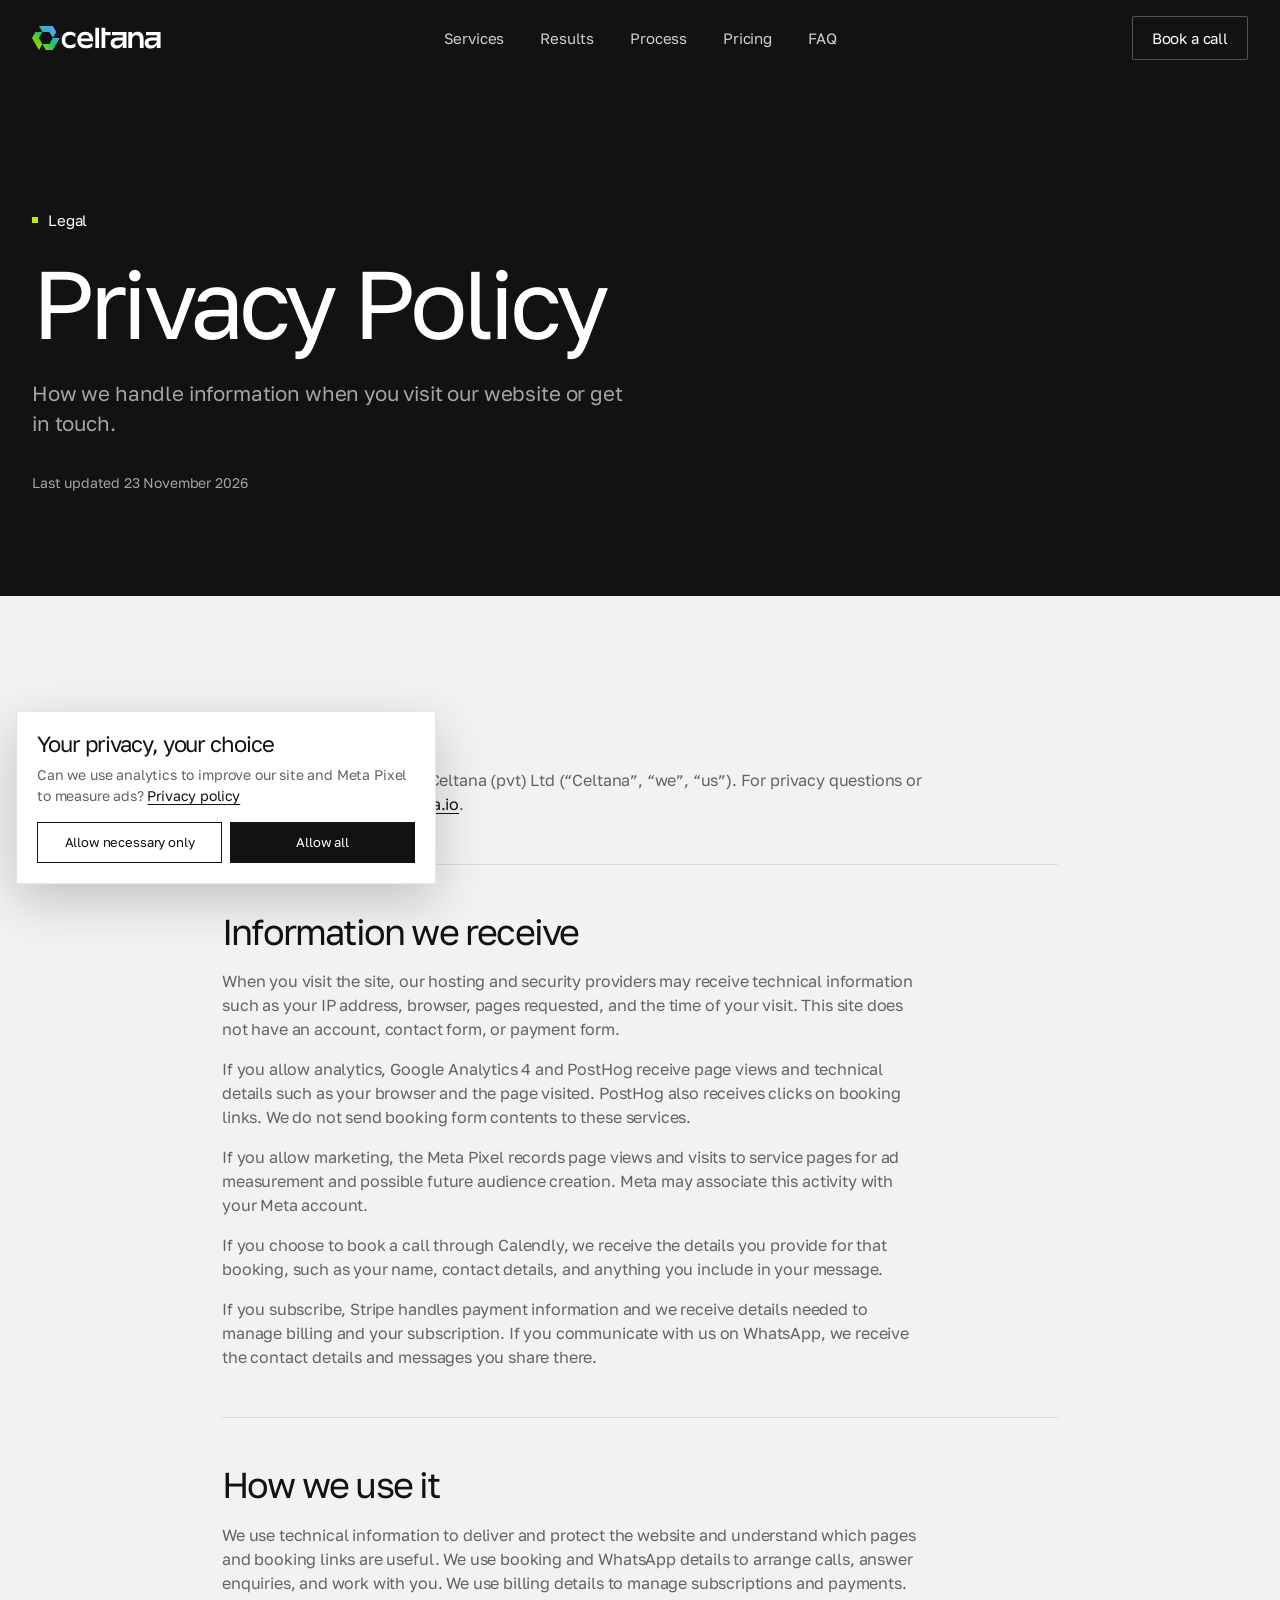
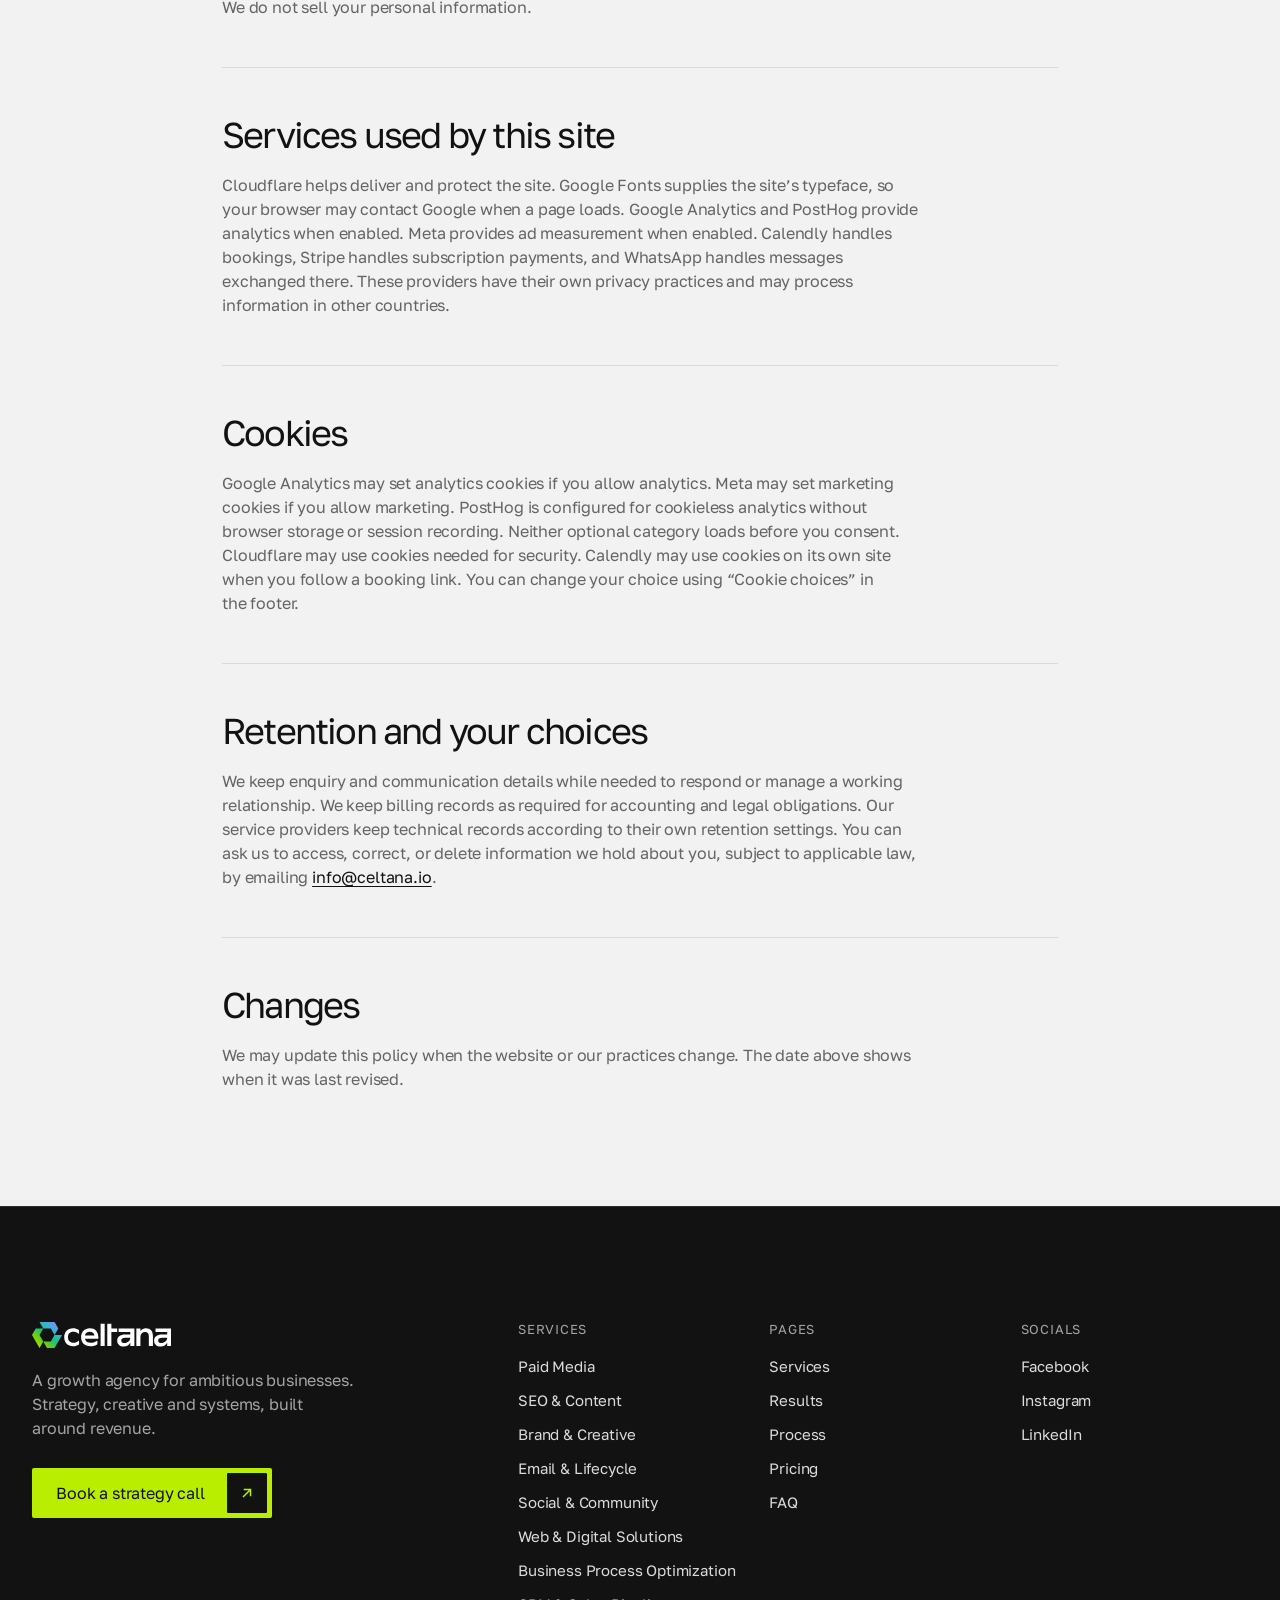
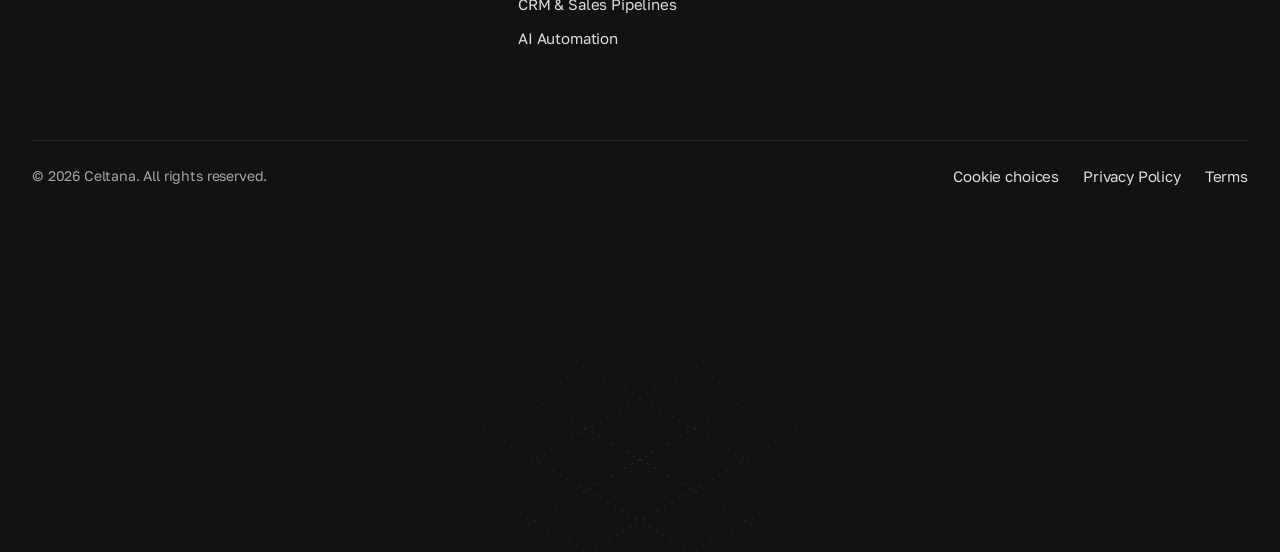
==== commit a1050500: "Publish 07f11ba199da5205d8588b22bf6982a3fdf8134c" ====
--- a/privacy/index.html
+++ b/privacy/index.html
@@ -68,4 +68,4 @@
   }
   document.addEventListener("celtana:analytics-consent", startPostHog, { once: true });
   try { if (JSON.parse(localStorage.getItem("celtana-consent"))?.analytics) startPostHog(); } catch (_) {}
-})();</script><link rel="preconnect" href="https://fonts.googleapis.com"><link rel="preconnect" href="https://fonts.gstatic.com" crossorigin><link href="https://fonts.googleapis.com/css2?family=Golos+Text:wght@400;500&display=swap" rel="stylesheet"><script>document.documentElement.classList.remove("no-js");</script><link rel="stylesheet" href="/_astro/Footer.D3UJprCQ.css"></head><body><header class="header" data-header data-astro-cid-kgevm5mn><div class="container inner" data-astro-cid-kgevm5mn><a href="/" class="brand" data-astro-cid-kgevm5mn><svg viewBox="0 0 958.89 179.00" role="img" aria-label="Celtana home" xmlns="http://www.w3.org/2000/svg"><defs><linearGradient id="cg-vh03wy" x1="0" y1="1" x2="1" y2="0"><stop offset="0" stop-color="#BAEE00"></stop><stop offset=".25" stop-color="#7ED300"></stop><stop offset=".5" stop-color="#1CC274"></stop><stop offset=".7" stop-color="#3FAEDD"></stop><stop offset="1" stop-color="#A47DF7"></stop></linearGradient></defs><path fill="url(#cg-vh03wy)" fill-rule="evenodd" d="M51.73 0.00L77.63 44.75L25.87 44.75L0.00 89.50L51.73 179.00L77.63 134.25L103.50 179.00L155.26 179.00L207.00 89.50L155.26 89.50L181.13 44.75L155.26 0.00L51.73 0.00ZM77.63 44.75L129.37 44.75L155.26 89.50L129.37 134.25L77.63 134.25L51.73 89.50L77.63 44.75Z"></path><path fill="currentColor" fill-rule="evenodd" d="M323.97 54.54L323.97 82.58C309.94 70.56 297.91 66.55 283.87 66.55C259.81 66.55 247.78 82.58 247.78 104.60C247.78 126.63 261.82 142.65 283.87 142.65C299.91 142.65 311.94 136.65 323.97 126.63L323.97 154.67C309.94 162.68 297.91 166.68 281.87 166.68C245.78 166.68 221.72 140.65 221.72 104.60C221.72 68.56 245.78 42.52 281.87 42.52C297.91 42.52 309.94 46.53 323.97 54.54Z M456.31 114.62L364.08 114.62C368.09 134.64 384.13 142.65 404.18 142.65C422.22 142.65 436.26 136.65 450.29 126.63L450.29 152.67C438.26 162.68 420.22 166.68 402.17 166.68C362.07 166.68 338.01 140.65 338.01 104.60C338.01 68.56 362.07 42.52 398.16 42.52C436.26 42.52 460.32 68.56 456.31 114.62ZM364.08 92.59L430.24 92.59C426.23 74.57 416.21 66.55 398.16 66.55C380.12 66.55 368.09 74.57 364.08 92.59Z M472.35 12.48L500.42 12.48L500.42 164.68L472.35 164.68L472.35 12.48Z M518.47 12.48L546.54 12.48L546.54 44.53L586.64 44.53L586.64 68.56L546.54 68.56L546.54 164.68L518.47 164.68L518.47 12.48Z M596.67 44.53L704.94 44.53L704.94 164.68L676.87 164.68L676.87 140.65C668.85 158.67 652.81 168.69 632.76 168.69C604.69 168.69 586.64 152.67 586.64 128.64C586.64 102.60 606.69 86.58 640.78 86.58L676.87 86.58L676.87 68.56L596.67 68.56L596.67 44.53ZM676.87 108.61L642.78 108.61C622.73 108.61 614.71 114.62 614.71 126.63C614.71 138.65 622.73 144.66 636.77 144.66C658.82 144.66 676.87 128.64 676.87 108.61Z M718.37 44.53L746.44 44.53L746.44 62.55C756.47 48.53 768.50 42.52 784.54 42.52C816.62 42.52 832.66 62.55 832.66 96.59L832.66 164.68L804.59 164.68L804.59 100.60C804.59 78.57 796.57 68.56 778.52 68.56C758.47 68.56 746.44 82.58 746.44 102.60L746.44 164.68L718.37 164.68L718.37 44.53Z M850.62 44.53L958.89 44.53L958.89 164.68L930.82 164.68L930.82 140.65C922.80 158.67 906.76 168.69 886.71 168.69C858.64 168.69 840.60 152.67 840.60 128.64C840.60 102.60 860.65 86.58 894.73 86.58L930.82 86.58L930.82 68.56L850.62 68.56L850.62 44.53ZM930.82 108.61L896.74 108.61C876.69 108.61 868.67 114.62 868.67 126.63C868.67 138.65 876.69 144.66 890.72 144.66C912.78 144.66 930.82 128.64 930.82 108.61Z"></path></svg></a><nav aria-label="Primary" data-astro-cid-kgevm5mn><ul data-astro-cid-kgevm5mn><li data-astro-cid-kgevm5mn><a href="/#services" data-astro-cid-kgevm5mn>Services</a></li><li data-astro-cid-kgevm5mn><a href="/#results" data-astro-cid-kgevm5mn>Results</a></li><li data-astro-cid-kgevm5mn><a href="/#process" data-astro-cid-kgevm5mn>Process</a></li><li data-astro-cid-kgevm5mn><a href="/#pricing" data-astro-cid-kgevm5mn>Pricing</a></li><li data-astro-cid-kgevm5mn><a href="/#faq" data-astro-cid-kgevm5mn>FAQ</a></li></ul></nav><div class="end" data-astro-cid-kgevm5mn><a class="btn btn-outline nav-cta" href="https://calendly.com/celtana/strategy-call" data-posthog-event="booking_link_clicked" target="_blank" rel="noopener"><span>Book a call</span></a><button class="menu-btn" type="button" aria-expanded="false" aria-controls="mobile-nav" aria-label="Open menu" data-astro-cid-kgevm5mn><span data-astro-cid-kgevm5mn></span><span data-astro-cid-kgevm5mn></span></button></div></div><div class="mobile-nav" id="mobile-nav" hidden data-astro-cid-kgevm5mn><ul data-astro-cid-kgevm5mn><li data-astro-cid-kgevm5mn><a href="/#services" data-astro-cid-kgevm5mn>Services</a></li><li data-astro-cid-kgevm5mn><a href="/#results" data-astro-cid-kgevm5mn>Results</a></li><li data-astro-cid-kgevm5mn><a href="/#process" data-astro-cid-kgevm5mn>Process</a></li><li data-astro-cid-kgevm5mn><a href="/#pricing" data-astro-cid-kgevm5mn>Pricing</a></li><li data-astro-cid-kgevm5mn><a href="/#faq" data-astro-cid-kgevm5mn>FAQ</a></li></ul></div></header><script type="module">var e=document.querySelector(`[data-header]`),t=document.querySelector(`.menu-btn`),n=document.getElementById(`mobile-nav`);if(e){let t=window.scrollY,r=()=>{let r=window.scrollY;e.classList.toggle(`is-scrolled`,r>24),e.classList.toggle(`is-hidden`,r>400&&r>t&&n?.hidden!==!1),t=r};r(),window.addEventListener(`scroll`,r,{passive:!0})}if(t&&n){let e=e=>{t.setAttribute(`aria-expanded`,String(e)),n.hidden=!e};t.addEventListener(`click`,()=>e(n.hidden)),n.querySelectorAll(`a`).forEach(t=>t.addEventListener(`click`,()=>e(!1)))}</script><main class="legal-page"><header class="legal-hero dark"><div class="container"><span class="label">Legal</span><h1>Privacy Policy</h1><p>How we handle information when you visit our website or get in touch.</p><span class="updated">Last updated <time datetime="2026-11-23">23 November 2026</time></span></div></header><article class="container legal-content"><section><h2>Who we are</h2><p>This website is operated by Celtana (pvt) Ltd (“Celtana”, “we”, “us”). For privacy questions or requests, email <a href="mailto:info@celtana.io">info@celtana.io</a>.</p></section><section><h2>Information we receive</h2><p>When you visit the site, our hosting and security providers may receive technical information such as your IP address, browser, pages requested, and the time of your visit. This site does not have an account, contact form, or payment form.</p><p>If you allow analytics, Google Analytics 4 and PostHog receive page views and technical details such as your browser and the page visited. PostHog also receives clicks on booking links. We do not send booking form contents to these services.</p><p>If you allow marketing, the Meta Pixel records page views and visits to service pages for ad measurement and possible future audience creation. Meta may associate this activity with your Meta account.</p><p>If you choose to book a call through Calendly, we receive the details you provide for that booking, such as your name, contact details, and anything you include in your message.</p><p>If you subscribe, Stripe handles payment information and we receive details needed to manage billing and your subscription. If you communicate with us on WhatsApp, we receive the contact details and messages you share there.</p></section><section><h2>How we use it</h2><p>We use technical information to deliver and protect the website and understand which pages and booking links are useful. We use booking and WhatsApp details to arrange calls, answer enquiries, and work with you. We use billing details to manage subscriptions and payments. We do not sell your personal information.</p></section><section><h2>Services used by this site</h2><p>Cloudflare helps deliver and protect the site. Google Fonts supplies the site’s typeface, so your browser may contact Google when a page loads. Google Analytics and PostHog provide analytics when enabled. Meta provides ad measurement when enabled. Calendly handles bookings, Stripe handles subscription payments, and WhatsApp handles messages exchanged there. These providers have their own privacy practices and may process information in other countries.</p></section><section><h2>Cookies</h2><p>Google Analytics may set analytics cookies if you allow analytics. Meta may set marketing cookies if you allow marketing. PostHog is configured for cookieless analytics without browser storage or session recording. Neither optional category loads before you consent. Cloudflare may use cookies needed for security. Calendly may use cookies on its own site when you follow a booking link. You can change your choice using “Cookie choices” in the footer.</p></section><section><h2>Retention and your choices</h2><p>We keep enquiry and communication details while needed to respond or manage a working relationship. We keep billing records as required for accounting and legal obligations. Our service providers keep technical records according to their own retention settings. You can ask us to access, correct, or delete information we hold about you, subject to applicable law, by emailing <a href="mailto:info@celtana.io">info@celtana.io</a>.</p></section><section><h2>Changes</h2><p>We may update this policy when the website or our practices change. The date above shows when it was last revised.</p></section></article></main><footer class="footer dark" data-astro-cid-yvkg62gd><div class="container" data-astro-cid-yvkg62gd><div class="top" data-astro-cid-yvkg62gd><div class="about" data-astro-cid-yvkg62gd><svg class="f-logo" viewBox="0 0 958.89 179.00" role="img" aria-label="Celtana" xmlns="http://www.w3.org/2000/svg"><defs><linearGradient id="cg-2c1o0k" x1="0" y1="1" x2="1" y2="0"><stop offset="0" stop-color="#BAEE00"></stop><stop offset=".25" stop-color="#7ED300"></stop><stop offset=".5" stop-color="#1CC274"></stop><stop offset=".7" stop-color="#3FAEDD"></stop><stop offset="1" stop-color="#A47DF7"></stop></linearGradient></defs><path fill="url(#cg-2c1o0k)" fill-rule="evenodd" d="M51.73 0.00L77.63 44.75L25.87 44.75L0.00 89.50L51.73 179.00L77.63 134.25L103.50 179.00L155.26 179.00L207.00 89.50L155.26 89.50L181.13 44.75L155.26 0.00L51.73 0.00ZM77.63 44.75L129.37 44.75L155.26 89.50L129.37 134.25L77.63 134.25L51.73 89.50L77.63 44.75Z"></path><path fill="currentColor" fill-rule="evenodd" d="M323.97 54.54L323.97 82.58C309.94 70.56 297.91 66.55 283.87 66.55C259.81 66.55 247.78 82.58 247.78 104.60C247.78 126.63 261.82 142.65 283.87 142.65C299.91 142.65 311.94 136.65 323.97 126.63L323.97 154.67C309.94 162.68 297.91 166.68 281.87 166.68C245.78 166.68 221.72 140.65 221.72 104.60C221.72 68.56 245.78 42.52 281.87 42.52C297.91 42.52 309.94 46.53 323.97 54.54Z M456.31 114.62L364.08 114.62C368.09 134.64 384.13 142.65 404.18 142.65C422.22 142.65 436.26 136.65 450.29 126.63L450.29 152.67C438.26 162.68 420.22 166.68 402.17 166.68C362.07 166.68 338.01 140.65 338.01 104.60C338.01 68.56 362.07 42.52 398.16 42.52C436.26 42.52 460.32 68.56 456.31 114.62ZM364.08 92.59L430.24 92.59C426.23 74.57 416.21 66.55 398.16 66.55C380.12 66.55 368.09 74.57 364.08 92.59Z M472.35 12.48L500.42 12.48L500.42 164.68L472.35 164.68L472.35 12.48Z M518.47 12.48L546.54 12.48L546.54 44.53L586.64 44.53L586.64 68.56L546.54 68.56L546.54 164.68L518.47 164.68L518.47 12.48Z M596.67 44.53L704.94 44.53L704.94 164.68L676.87 164.68L676.87 140.65C668.85 158.67 652.81 168.69 632.76 168.69C604.69 168.69 586.64 152.67 586.64 128.64C586.64 102.60 606.69 86.58 640.78 86.58L676.87 86.58L676.87 68.56L596.67 68.56L596.67 44.53ZM676.87 108.61L642.78 108.61C622.73 108.61 614.71 114.62 614.71 126.63C614.71 138.65 622.73 144.66 636.77 144.66C658.82 144.66 676.87 128.64 676.87 108.61Z M718.37 44.53L746.44 44.53L746.44 62.55C756.47 48.53 768.50 42.52 784.54 42.52C816.62 42.52 832.66 62.55 832.66 96.59L832.66 164.68L804.59 164.68L804.59 100.60C804.59 78.57 796.57 68.56 778.52 68.56C758.47 68.56 746.44 82.58 746.44 102.60L746.44 164.68L718.37 164.68L718.37 44.53Z M850.62 44.53L958.89 44.53L958.89 164.68L930.82 164.68L930.82 140.65C922.80 158.67 906.76 168.69 886.71 168.69C858.64 168.69 840.60 152.67 840.60 128.64C840.60 102.60 860.65 86.58 894.73 86.58L930.82 86.58L930.82 68.56L850.62 68.56L850.62 44.53ZM930.82 108.61L896.74 108.61C876.69 108.61 868.67 114.62 868.67 126.63C868.67 138.65 876.69 144.66 890.72 144.66C912.78 144.66 930.82 128.64 930.82 108.61Z"></path></svg><p data-astro-cid-yvkg62gd>A growth agency for ambitious businesses. Strategy, creative and systems, built around revenue.</p><a class="btn book" href="https://calendly.com/celtana/strategy-call" data-posthog-event="booking_link_clicked" target="_blank" rel="noopener"><span>Book a strategy call</span><span class="arrow" aria-hidden="true"><svg width="14" height="14" viewBox="0 0 14 14" fill="none"><path d="M3.5 10.5l7-7M4.5 3.5h6v6" stroke="currentColor" stroke-width="1.5" stroke-linecap="square"></path></svg><svg width="14" height="14" viewBox="0 0 14 14" fill="none"><path d="M3.5 10.5l7-7M4.5 3.5h6v6" stroke="currentColor" stroke-width="1.5" stroke-linecap="square"></path></svg></span></a></div><nav class="cols" aria-label="Footer" data-astro-cid-yvkg62gd><div data-astro-cid-yvkg62gd><h3 data-astro-cid-yvkg62gd>Services</h3><ul data-astro-cid-yvkg62gd><li data-astro-cid-yvkg62gd><a href="/services/paid-media/" data-astro-cid-yvkg62gd>Paid Media</a></li><li data-astro-cid-yvkg62gd><a href="/services/seo-content/" data-astro-cid-yvkg62gd>SEO &amp; Content</a></li><li data-astro-cid-yvkg62gd><a href="/services/brand-creative/" data-astro-cid-yvkg62gd>Brand &amp; Creative</a></li><li data-astro-cid-yvkg62gd><a href="/services/email-lifecycle/" data-astro-cid-yvkg62gd>Email &amp; Lifecycle</a></li><li data-astro-cid-yvkg62gd><a href="/services/social-community/" data-astro-cid-yvkg62gd>Social &amp; Community</a></li><li data-astro-cid-yvkg62gd><a href="/services/conversion-web/" data-astro-cid-yvkg62gd>Web &amp; Digital Solutions</a></li><li data-astro-cid-yvkg62gd><a href="/services/process-optimization/" data-astro-cid-yvkg62gd>Business Process Optimization</a></li><li data-astro-cid-yvkg62gd><a href="/services/crm-sales-pipelines/" data-astro-cid-yvkg62gd>CRM &amp; Sales Pipelines</a></li><li data-astro-cid-yvkg62gd><a href="/services/ai-automation/" data-astro-cid-yvkg62gd>AI Automation</a></li></ul></div><div data-astro-cid-yvkg62gd><h3 data-astro-cid-yvkg62gd>Pages</h3><ul data-astro-cid-yvkg62gd><li data-astro-cid-yvkg62gd><a href="/#services" data-astro-cid-yvkg62gd>Services</a></li><li data-astro-cid-yvkg62gd><a href="/#results" data-astro-cid-yvkg62gd>Results</a></li><li data-astro-cid-yvkg62gd><a href="/#process" data-astro-cid-yvkg62gd>Process</a></li><li data-astro-cid-yvkg62gd><a href="/#pricing" data-astro-cid-yvkg62gd>Pricing</a></li><li data-astro-cid-yvkg62gd><a href="/#faq" data-astro-cid-yvkg62gd>FAQ</a></li></ul></div><div data-astro-cid-yvkg62gd><h3 data-astro-cid-yvkg62gd>Socials</h3><ul data-astro-cid-yvkg62gd><li data-astro-cid-yvkg62gd><a href="https://web.facebook.com/celtana.io/" data-astro-cid-yvkg62gd>Facebook</a></li><li data-astro-cid-yvkg62gd><a href="https://www.instagram.com/celtana.io/" data-astro-cid-yvkg62gd>Instagram</a></li><li data-astro-cid-yvkg62gd><a href="https://www.linkedin.com/company/celtana-io/" data-astro-cid-yvkg62gd>LinkedIn</a></li></ul></div></nav></div><div class="bottom" data-astro-cid-yvkg62gd><span data-astro-cid-yvkg62gd>© 2026 Celtana. All rights reserved.</span><div class="legal" data-astro-cid-yvkg62gd><button type="button" data-consent-open data-astro-cid-yvkg62gd>Cookie choices</button><a href="/privacy/" data-astro-cid-yvkg62gd>Privacy Policy</a><a href="/terms/" data-astro-cid-yvkg62gd>Terms</a></div></div></div><div class="chart" data-astro-cid-yvkg62gd><div class="blocks-chart" aria-hidden="true" data-astro-cid-i5zgjwo4><canvas data-blocks-chart data-mode="wave" data-astro-cid-i5zgjwo4></canvas></div><script type="module" src="/_astro/BlocksChart.astro_astro_type_script_index_0_lang.DUdlTAFC.js"></script></div></footer><aside class="consent-panel" data-consent hidden aria-label="Cookie choices"><h2>Your privacy, your choice</h2><p>Can we use analytics to improve our site and Meta Pixel to measure ads? <a href="/privacy/">Privacy policy</a></p><div class="consent-actions"><button type="button" data-consent-action="reject">Allow necessary only</button><button type="button" data-consent-action="all">Allow all</button></div></aside><script type="module">var e=new IntersectionObserver(t=>{for(let n of t)n.isIntersecting&&(n.target.classList.add(`is-in`),e.unobserve(n.target))},{rootMargin:`0px 0px -10% 0px`,threshold:.08});document.querySelectorAll(`[data-reveal]`).forEach(t=>e.observe(t));</script></body></html>+})();</script><link rel="preconnect" href="https://fonts.googleapis.com"><link rel="preconnect" href="https://fonts.gstatic.com" crossorigin><link href="https://fonts.googleapis.com/css2?family=Golos+Text:wght@400;500&display=swap" rel="stylesheet"><script>document.documentElement.classList.remove("no-js");</script><link rel="stylesheet" href="/_astro/Footer.D3UJprCQ.css"></head><body><header class="header" data-header data-astro-cid-kgevm5mn><div class="container inner" data-astro-cid-kgevm5mn><a href="/" class="brand" data-astro-cid-kgevm5mn><svg viewBox="0 0 958.89 179.00" role="img" aria-label="Celtana home" xmlns="http://www.w3.org/2000/svg"><defs><linearGradient id="cg-fkbaft" x1="0" y1="1" x2="1" y2="0"><stop offset="0" stop-color="#BAEE00"></stop><stop offset=".25" stop-color="#7ED300"></stop><stop offset=".5" stop-color="#1CC274"></stop><stop offset=".7" stop-color="#3FAEDD"></stop><stop offset="1" stop-color="#A47DF7"></stop></linearGradient></defs><path fill="url(#cg-fkbaft)" fill-rule="evenodd" d="M51.73 0.00L77.63 44.75L25.87 44.75L0.00 89.50L51.73 179.00L77.63 134.25L103.50 179.00L155.26 179.00L207.00 89.50L155.26 89.50L181.13 44.75L155.26 0.00L51.73 0.00ZM77.63 44.75L129.37 44.75L155.26 89.50L129.37 134.25L77.63 134.25L51.73 89.50L77.63 44.75Z"></path><path fill="currentColor" fill-rule="evenodd" d="M323.97 54.54L323.97 82.58C309.94 70.56 297.91 66.55 283.87 66.55C259.81 66.55 247.78 82.58 247.78 104.60C247.78 126.63 261.82 142.65 283.87 142.65C299.91 142.65 311.94 136.65 323.97 126.63L323.97 154.67C309.94 162.68 297.91 166.68 281.87 166.68C245.78 166.68 221.72 140.65 221.72 104.60C221.72 68.56 245.78 42.52 281.87 42.52C297.91 42.52 309.94 46.53 323.97 54.54Z M456.31 114.62L364.08 114.62C368.09 134.64 384.13 142.65 404.18 142.65C422.22 142.65 436.26 136.65 450.29 126.63L450.29 152.67C438.26 162.68 420.22 166.68 402.17 166.68C362.07 166.68 338.01 140.65 338.01 104.60C338.01 68.56 362.07 42.52 398.16 42.52C436.26 42.52 460.32 68.56 456.31 114.62ZM364.08 92.59L430.24 92.59C426.23 74.57 416.21 66.55 398.16 66.55C380.12 66.55 368.09 74.57 364.08 92.59Z M472.35 12.48L500.42 12.48L500.42 164.68L472.35 164.68L472.35 12.48Z M518.47 12.48L546.54 12.48L546.54 44.53L586.64 44.53L586.64 68.56L546.54 68.56L546.54 164.68L518.47 164.68L518.47 12.48Z M596.67 44.53L704.94 44.53L704.94 164.68L676.87 164.68L676.87 140.65C668.85 158.67 652.81 168.69 632.76 168.69C604.69 168.69 586.64 152.67 586.64 128.64C586.64 102.60 606.69 86.58 640.78 86.58L676.87 86.58L676.87 68.56L596.67 68.56L596.67 44.53ZM676.87 108.61L642.78 108.61C622.73 108.61 614.71 114.62 614.71 126.63C614.71 138.65 622.73 144.66 636.77 144.66C658.82 144.66 676.87 128.64 676.87 108.61Z M718.37 44.53L746.44 44.53L746.44 62.55C756.47 48.53 768.50 42.52 784.54 42.52C816.62 42.52 832.66 62.55 832.66 96.59L832.66 164.68L804.59 164.68L804.59 100.60C804.59 78.57 796.57 68.56 778.52 68.56C758.47 68.56 746.44 82.58 746.44 102.60L746.44 164.68L718.37 164.68L718.37 44.53Z M850.62 44.53L958.89 44.53L958.89 164.68L930.82 164.68L930.82 140.65C922.80 158.67 906.76 168.69 886.71 168.69C858.64 168.69 840.60 152.67 840.60 128.64C840.60 102.60 860.65 86.58 894.73 86.58L930.82 86.58L930.82 68.56L850.62 68.56L850.62 44.53ZM930.82 108.61L896.74 108.61C876.69 108.61 868.67 114.62 868.67 126.63C868.67 138.65 876.69 144.66 890.72 144.66C912.78 144.66 930.82 128.64 930.82 108.61Z"></path></svg></a><nav aria-label="Primary" data-astro-cid-kgevm5mn><ul data-astro-cid-kgevm5mn><li data-astro-cid-kgevm5mn><a href="/#services" data-astro-cid-kgevm5mn>Services</a></li><li data-astro-cid-kgevm5mn><a href="/#results" data-astro-cid-kgevm5mn>Results</a></li><li data-astro-cid-kgevm5mn><a href="/#process" data-astro-cid-kgevm5mn>Process</a></li><li data-astro-cid-kgevm5mn><a href="/#pricing" data-astro-cid-kgevm5mn>Pricing</a></li><li data-astro-cid-kgevm5mn><a href="/#faq" data-astro-cid-kgevm5mn>FAQ</a></li></ul></nav><div class="end" data-astro-cid-kgevm5mn><a class="btn btn-outline nav-cta" href="https://calendly.com/celtana/strategy-call" data-posthog-event="booking_link_clicked" target="_blank" rel="noopener"><span>Book a call</span></a><button class="menu-btn" type="button" aria-expanded="false" aria-controls="mobile-nav" aria-label="Open menu" data-astro-cid-kgevm5mn><span data-astro-cid-kgevm5mn></span><span data-astro-cid-kgevm5mn></span></button></div></div><div class="mobile-nav" id="mobile-nav" hidden data-astro-cid-kgevm5mn><ul data-astro-cid-kgevm5mn><li data-astro-cid-kgevm5mn><a href="/#services" data-astro-cid-kgevm5mn>Services</a></li><li data-astro-cid-kgevm5mn><a href="/#results" data-astro-cid-kgevm5mn>Results</a></li><li data-astro-cid-kgevm5mn><a href="/#process" data-astro-cid-kgevm5mn>Process</a></li><li data-astro-cid-kgevm5mn><a href="/#pricing" data-astro-cid-kgevm5mn>Pricing</a></li><li data-astro-cid-kgevm5mn><a href="/#faq" data-astro-cid-kgevm5mn>FAQ</a></li></ul></div></header><script type="module">var e=document.querySelector(`[data-header]`),t=document.querySelector(`.menu-btn`),n=document.getElementById(`mobile-nav`);if(e){let t=window.scrollY,r=()=>{let r=window.scrollY;e.classList.toggle(`is-scrolled`,r>24),e.classList.toggle(`is-hidden`,r>400&&r>t&&n?.hidden!==!1),t=r};r(),window.addEventListener(`scroll`,r,{passive:!0})}if(t&&n){let e=e=>{t.setAttribute(`aria-expanded`,String(e)),n.hidden=!e};t.addEventListener(`click`,()=>e(n.hidden)),n.querySelectorAll(`a`).forEach(t=>t.addEventListener(`click`,()=>e(!1)))}</script><main class="legal-page"><header class="legal-hero dark"><div class="container"><span class="label">Legal</span><h1>Privacy Policy</h1><p>How we handle information when you visit our website or get in touch.</p><span class="updated">Last updated <time datetime="2026-11-23">23 November 2026</time></span></div></header><article class="container legal-content"><section><h2>Who we are</h2><p>This website is operated by Celtana (pvt) Ltd (“Celtana”, “we”, “us”). For privacy questions or requests, email <a href="mailto:info@celtana.io">info@celtana.io</a>.</p></section><section><h2>Information we receive</h2><p>When you visit the site, our hosting and security providers may receive technical information such as your IP address, browser, pages requested, and the time of your visit. This site does not have an account, contact form, or payment form.</p><p>If you allow analytics, Google Analytics 4 and PostHog receive page views and technical details such as your browser and the page visited. PostHog also receives clicks on booking links. We do not send booking form contents to these services.</p><p>If you allow marketing, the Meta Pixel records page views and visits to service pages for ad measurement and possible future audience creation. Meta may associate this activity with your Meta account.</p><p>If you choose to book a call through Calendly, we receive the details you provide for that booking, such as your name, contact details, and anything you include in your message.</p><p>If you subscribe, Stripe handles payment information and we receive details needed to manage billing and your subscription. If you communicate with us on WhatsApp, we receive the contact details and messages you share there.</p></section><section><h2>How we use it</h2><p>We use technical information to deliver and protect the website and understand which pages and booking links are useful. We use booking and WhatsApp details to arrange calls, answer enquiries, and work with you. We use billing details to manage subscriptions and payments. We do not sell your personal information.</p></section><section><h2>Services used by this site</h2><p>Cloudflare helps deliver and protect the site. Google Fonts supplies the site’s typeface, so your browser may contact Google when a page loads. Google Analytics and PostHog provide analytics when enabled. Meta provides ad measurement when enabled. Calendly handles bookings, Stripe handles subscription payments, and WhatsApp handles messages exchanged there. These providers have their own privacy practices and may process information in other countries.</p></section><section><h2>Cookies</h2><p>Google Analytics may set analytics cookies if you allow analytics. Meta may set marketing cookies if you allow marketing. PostHog is configured for cookieless analytics without browser storage or session recording. Neither optional category loads before you consent. Cloudflare may use cookies needed for security. Calendly may use cookies on its own site when you follow a booking link. You can change your choice using “Cookie choices” in the footer.</p></section><section><h2>Retention and your choices</h2><p>We keep enquiry and communication details while needed to respond or manage a working relationship. We keep billing records as required for accounting and legal obligations. Our service providers keep technical records according to their own retention settings. You can ask us to access, correct, or delete information we hold about you, subject to applicable law, by emailing <a href="mailto:info@celtana.io">info@celtana.io</a>.</p></section><section><h2>Changes</h2><p>We may update this policy when the website or our practices change. The date above shows when it was last revised.</p></section></article></main><footer class="footer dark" data-astro-cid-yvkg62gd><div class="container" data-astro-cid-yvkg62gd><div class="top" data-astro-cid-yvkg62gd><div class="about" data-astro-cid-yvkg62gd><svg class="f-logo" viewBox="0 0 958.89 179.00" role="img" aria-label="Celtana" xmlns="http://www.w3.org/2000/svg"><defs><linearGradient id="cg-kdawd4" x1="0" y1="1" x2="1" y2="0"><stop offset="0" stop-color="#BAEE00"></stop><stop offset=".25" stop-color="#7ED300"></stop><stop offset=".5" stop-color="#1CC274"></stop><stop offset=".7" stop-color="#3FAEDD"></stop><stop offset="1" stop-color="#A47DF7"></stop></linearGradient></defs><path fill="url(#cg-kdawd4)" fill-rule="evenodd" d="M51.73 0.00L77.63 44.75L25.87 44.75L0.00 89.50L51.73 179.00L77.63 134.25L103.50 179.00L155.26 179.00L207.00 89.50L155.26 89.50L181.13 44.75L155.26 0.00L51.73 0.00ZM77.63 44.75L129.37 44.75L155.26 89.50L129.37 134.25L77.63 134.25L51.73 89.50L77.63 44.75Z"></path><path fill="currentColor" fill-rule="evenodd" d="M323.97 54.54L323.97 82.58C309.94 70.56 297.91 66.55 283.87 66.55C259.81 66.55 247.78 82.58 247.78 104.60C247.78 126.63 261.82 142.65 283.87 142.65C299.91 142.65 311.94 136.65 323.97 126.63L323.97 154.67C309.94 162.68 297.91 166.68 281.87 166.68C245.78 166.68 221.72 140.65 221.72 104.60C221.72 68.56 245.78 42.52 281.87 42.52C297.91 42.52 309.94 46.53 323.97 54.54Z M456.31 114.62L364.08 114.62C368.09 134.64 384.13 142.65 404.18 142.65C422.22 142.65 436.26 136.65 450.29 126.63L450.29 152.67C438.26 162.68 420.22 166.68 402.17 166.68C362.07 166.68 338.01 140.65 338.01 104.60C338.01 68.56 362.07 42.52 398.16 42.52C436.26 42.52 460.32 68.56 456.31 114.62ZM364.08 92.59L430.24 92.59C426.23 74.57 416.21 66.55 398.16 66.55C380.12 66.55 368.09 74.57 364.08 92.59Z M472.35 12.48L500.42 12.48L500.42 164.68L472.35 164.68L472.35 12.48Z M518.47 12.48L546.54 12.48L546.54 44.53L586.64 44.53L586.64 68.56L546.54 68.56L546.54 164.68L518.47 164.68L518.47 12.48Z M596.67 44.53L704.94 44.53L704.94 164.68L676.87 164.68L676.87 140.65C668.85 158.67 652.81 168.69 632.76 168.69C604.69 168.69 586.64 152.67 586.64 128.64C586.64 102.60 606.69 86.58 640.78 86.58L676.87 86.58L676.87 68.56L596.67 68.56L596.67 44.53ZM676.87 108.61L642.78 108.61C622.73 108.61 614.71 114.62 614.71 126.63C614.71 138.65 622.73 144.66 636.77 144.66C658.82 144.66 676.87 128.64 676.87 108.61Z M718.37 44.53L746.44 44.53L746.44 62.55C756.47 48.53 768.50 42.52 784.54 42.52C816.62 42.52 832.66 62.55 832.66 96.59L832.66 164.68L804.59 164.68L804.59 100.60C804.59 78.57 796.57 68.56 778.52 68.56C758.47 68.56 746.44 82.58 746.44 102.60L746.44 164.68L718.37 164.68L718.37 44.53Z M850.62 44.53L958.89 44.53L958.89 164.68L930.82 164.68L930.82 140.65C922.80 158.67 906.76 168.69 886.71 168.69C858.64 168.69 840.60 152.67 840.60 128.64C840.60 102.60 860.65 86.58 894.73 86.58L930.82 86.58L930.82 68.56L850.62 68.56L850.62 44.53ZM930.82 108.61L896.74 108.61C876.69 108.61 868.67 114.62 868.67 126.63C868.67 138.65 876.69 144.66 890.72 144.66C912.78 144.66 930.82 128.64 930.82 108.61Z"></path></svg><p data-astro-cid-yvkg62gd>A growth agency for ambitious businesses. Strategy, creative and systems, built around revenue.</p><a class="btn book" href="https://calendly.com/celtana/strategy-call" data-posthog-event="booking_link_clicked" target="_blank" rel="noopener"><span>Book a strategy call</span><span class="arrow" aria-hidden="true"><svg width="14" height="14" viewBox="0 0 14 14" fill="none"><path d="M3.5 10.5l7-7M4.5 3.5h6v6" stroke="currentColor" stroke-width="1.5" stroke-linecap="square"></path></svg><svg width="14" height="14" viewBox="0 0 14 14" fill="none"><path d="M3.5 10.5l7-7M4.5 3.5h6v6" stroke="currentColor" stroke-width="1.5" stroke-linecap="square"></path></svg></span></a></div><nav class="cols" aria-label="Footer" data-astro-cid-yvkg62gd><div data-astro-cid-yvkg62gd><h3 data-astro-cid-yvkg62gd>Services</h3><ul data-astro-cid-yvkg62gd><li data-astro-cid-yvkg62gd><a href="/services/paid-media/" data-astro-cid-yvkg62gd>Paid Media</a></li><li data-astro-cid-yvkg62gd><a href="/services/seo-content/" data-astro-cid-yvkg62gd>SEO &amp; Content</a></li><li data-astro-cid-yvkg62gd><a href="/services/brand-creative/" data-astro-cid-yvkg62gd>Brand &amp; Creative</a></li><li data-astro-cid-yvkg62gd><a href="/services/email-lifecycle/" data-astro-cid-yvkg62gd>Email &amp; Lifecycle</a></li><li data-astro-cid-yvkg62gd><a href="/services/social-community/" data-astro-cid-yvkg62gd>Social &amp; Community</a></li><li data-astro-cid-yvkg62gd><a href="/services/conversion-web/" data-astro-cid-yvkg62gd>Web &amp; Digital Solutions</a></li><li data-astro-cid-yvkg62gd><a href="/services/process-optimization/" data-astro-cid-yvkg62gd>Business Process Optimization</a></li><li data-astro-cid-yvkg62gd><a href="/services/crm-sales-pipelines/" data-astro-cid-yvkg62gd>CRM &amp; Sales Pipelines</a></li><li data-astro-cid-yvkg62gd><a href="/services/ai-automation/" data-astro-cid-yvkg62gd>AI Automation</a></li></ul></div><div data-astro-cid-yvkg62gd><h3 data-astro-cid-yvkg62gd>Pages</h3><ul data-astro-cid-yvkg62gd><li data-astro-cid-yvkg62gd><a href="/#services" data-astro-cid-yvkg62gd>Services</a></li><li data-astro-cid-yvkg62gd><a href="/#results" data-astro-cid-yvkg62gd>Results</a></li><li data-astro-cid-yvkg62gd><a href="/#process" data-astro-cid-yvkg62gd>Process</a></li><li data-astro-cid-yvkg62gd><a href="/#pricing" data-astro-cid-yvkg62gd>Pricing</a></li><li data-astro-cid-yvkg62gd><a href="/#faq" data-astro-cid-yvkg62gd>FAQ</a></li></ul></div><div data-astro-cid-yvkg62gd><h3 data-astro-cid-yvkg62gd>Socials</h3><ul data-astro-cid-yvkg62gd><li data-astro-cid-yvkg62gd><a href="https://web.facebook.com/celtana.io/" data-astro-cid-yvkg62gd>Facebook</a></li><li data-astro-cid-yvkg62gd><a href="https://www.instagram.com/celtana.io/" data-astro-cid-yvkg62gd>Instagram</a></li><li data-astro-cid-yvkg62gd><a href="https://www.linkedin.com/company/celtana-io/" data-astro-cid-yvkg62gd>LinkedIn</a></li></ul></div></nav></div><div class="bottom" data-astro-cid-yvkg62gd><span data-astro-cid-yvkg62gd>© 2026 Celtana. All rights reserved.</span><div class="legal" data-astro-cid-yvkg62gd><button type="button" data-consent-open data-astro-cid-yvkg62gd>Cookie choices</button><a href="/privacy/" data-astro-cid-yvkg62gd>Privacy Policy</a><a href="/terms/" data-astro-cid-yvkg62gd>Terms</a></div></div></div><div class="chart" data-astro-cid-yvkg62gd><div class="blocks-chart" aria-hidden="true" data-astro-cid-i5zgjwo4><canvas data-blocks-chart data-mode="wave" data-astro-cid-i5zgjwo4></canvas></div><script type="module" src="/_astro/BlocksChart.astro_astro_type_script_index_0_lang.DUdlTAFC.js"></script></div></footer><aside class="consent-panel" data-consent hidden aria-label="Cookie choices"><h2>Your privacy, your choice</h2><p>Can we use analytics to improve our site and Meta Pixel to measure ads? <a href="/privacy/">Privacy policy</a></p><div class="consent-actions"><button type="button" data-consent-action="reject">Allow necessary only</button><button type="button" data-consent-action="all">Allow all</button></div></aside><script type="module">var e=new IntersectionObserver(t=>{for(let n of t)n.isIntersecting&&(n.target.classList.add(`is-in`),e.unobserve(n.target))},{rootMargin:`0px 0px -10% 0px`,threshold:.08});document.querySelectorAll(`[data-reveal]`).forEach(t=>e.observe(t));</script></body></html>
